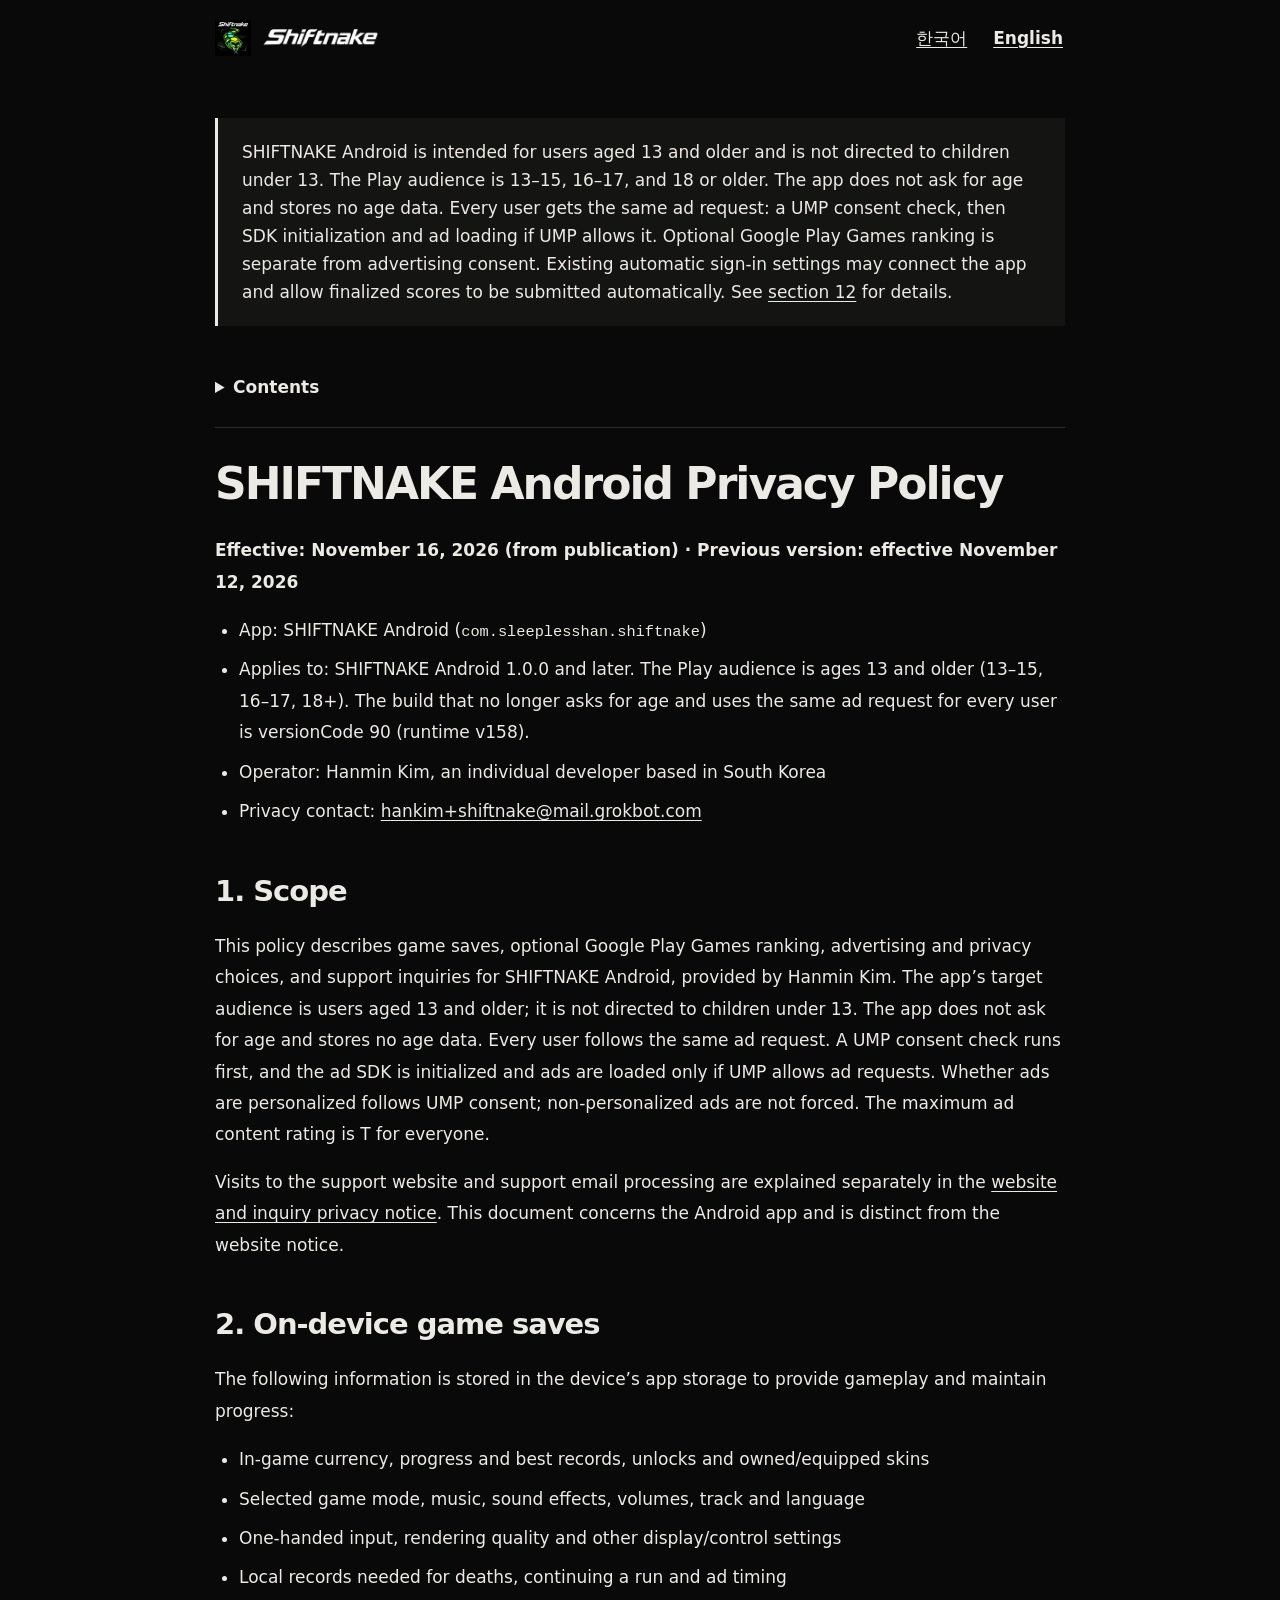
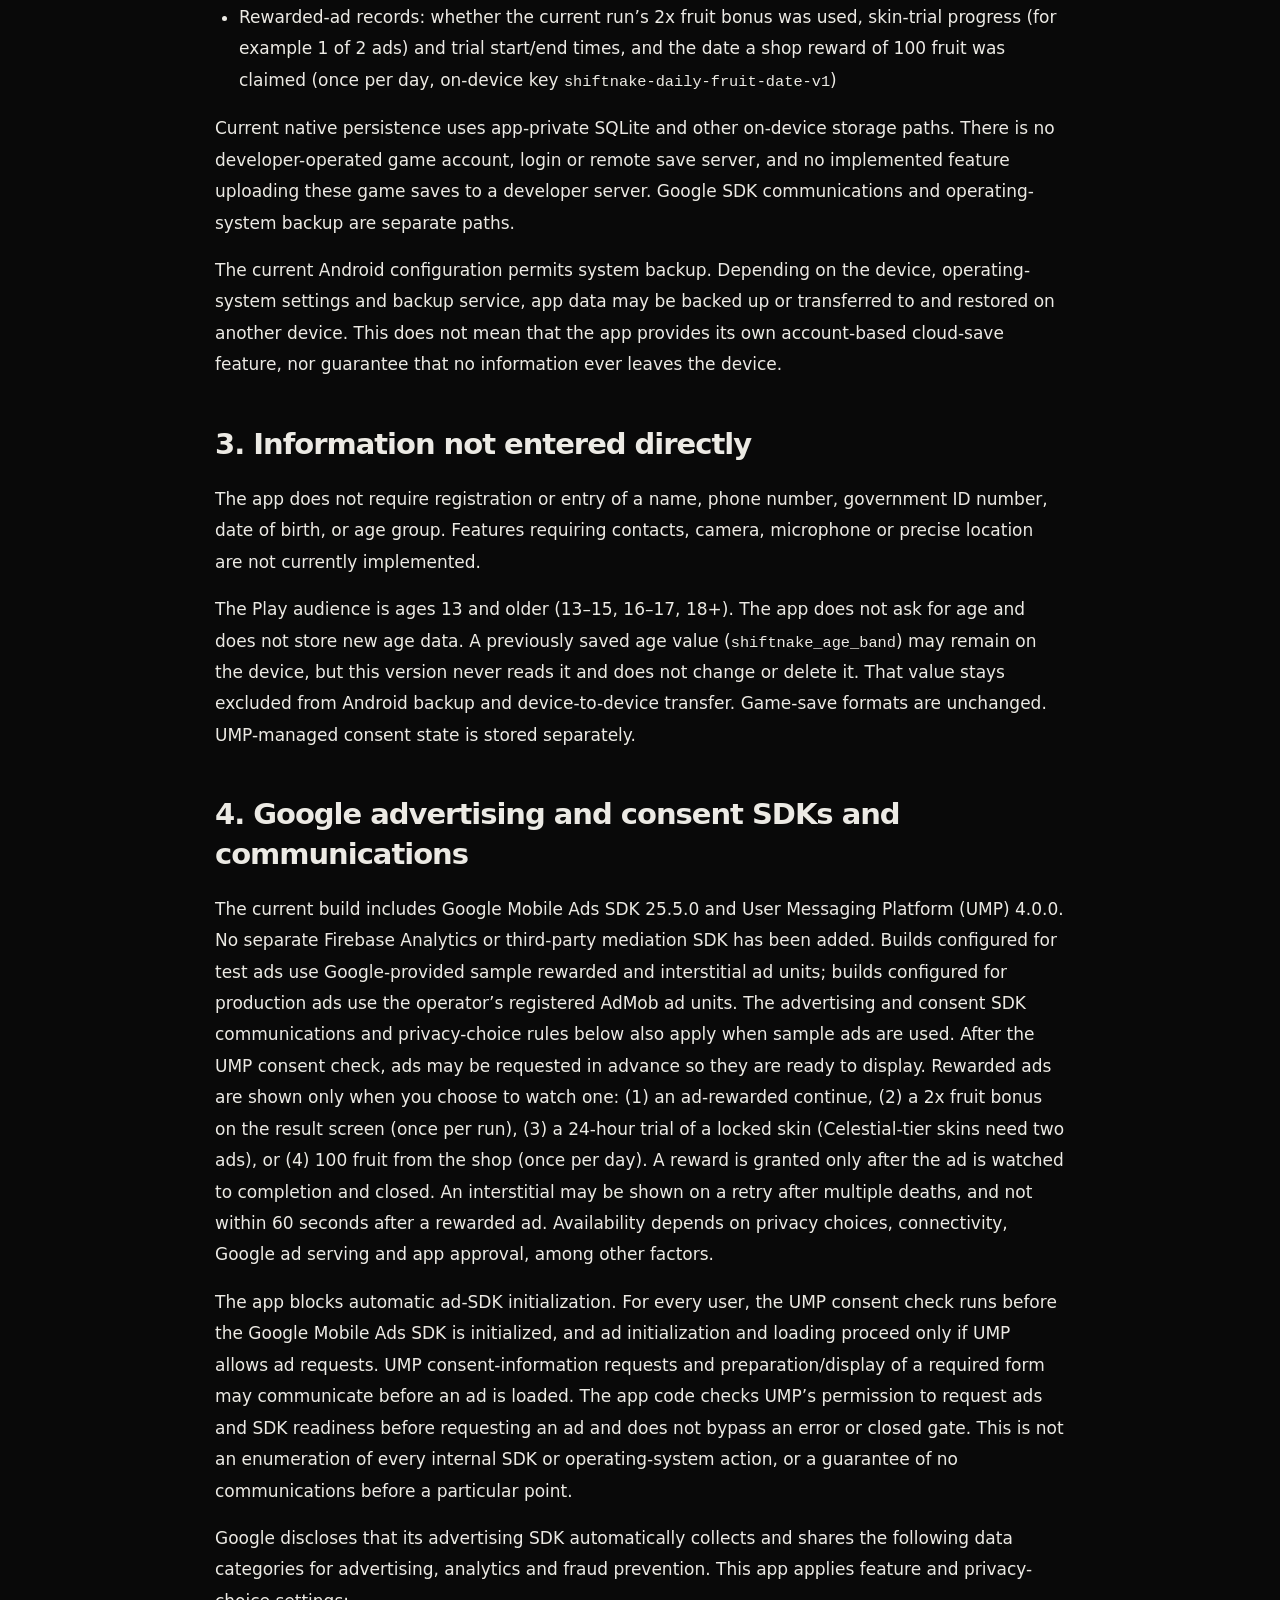
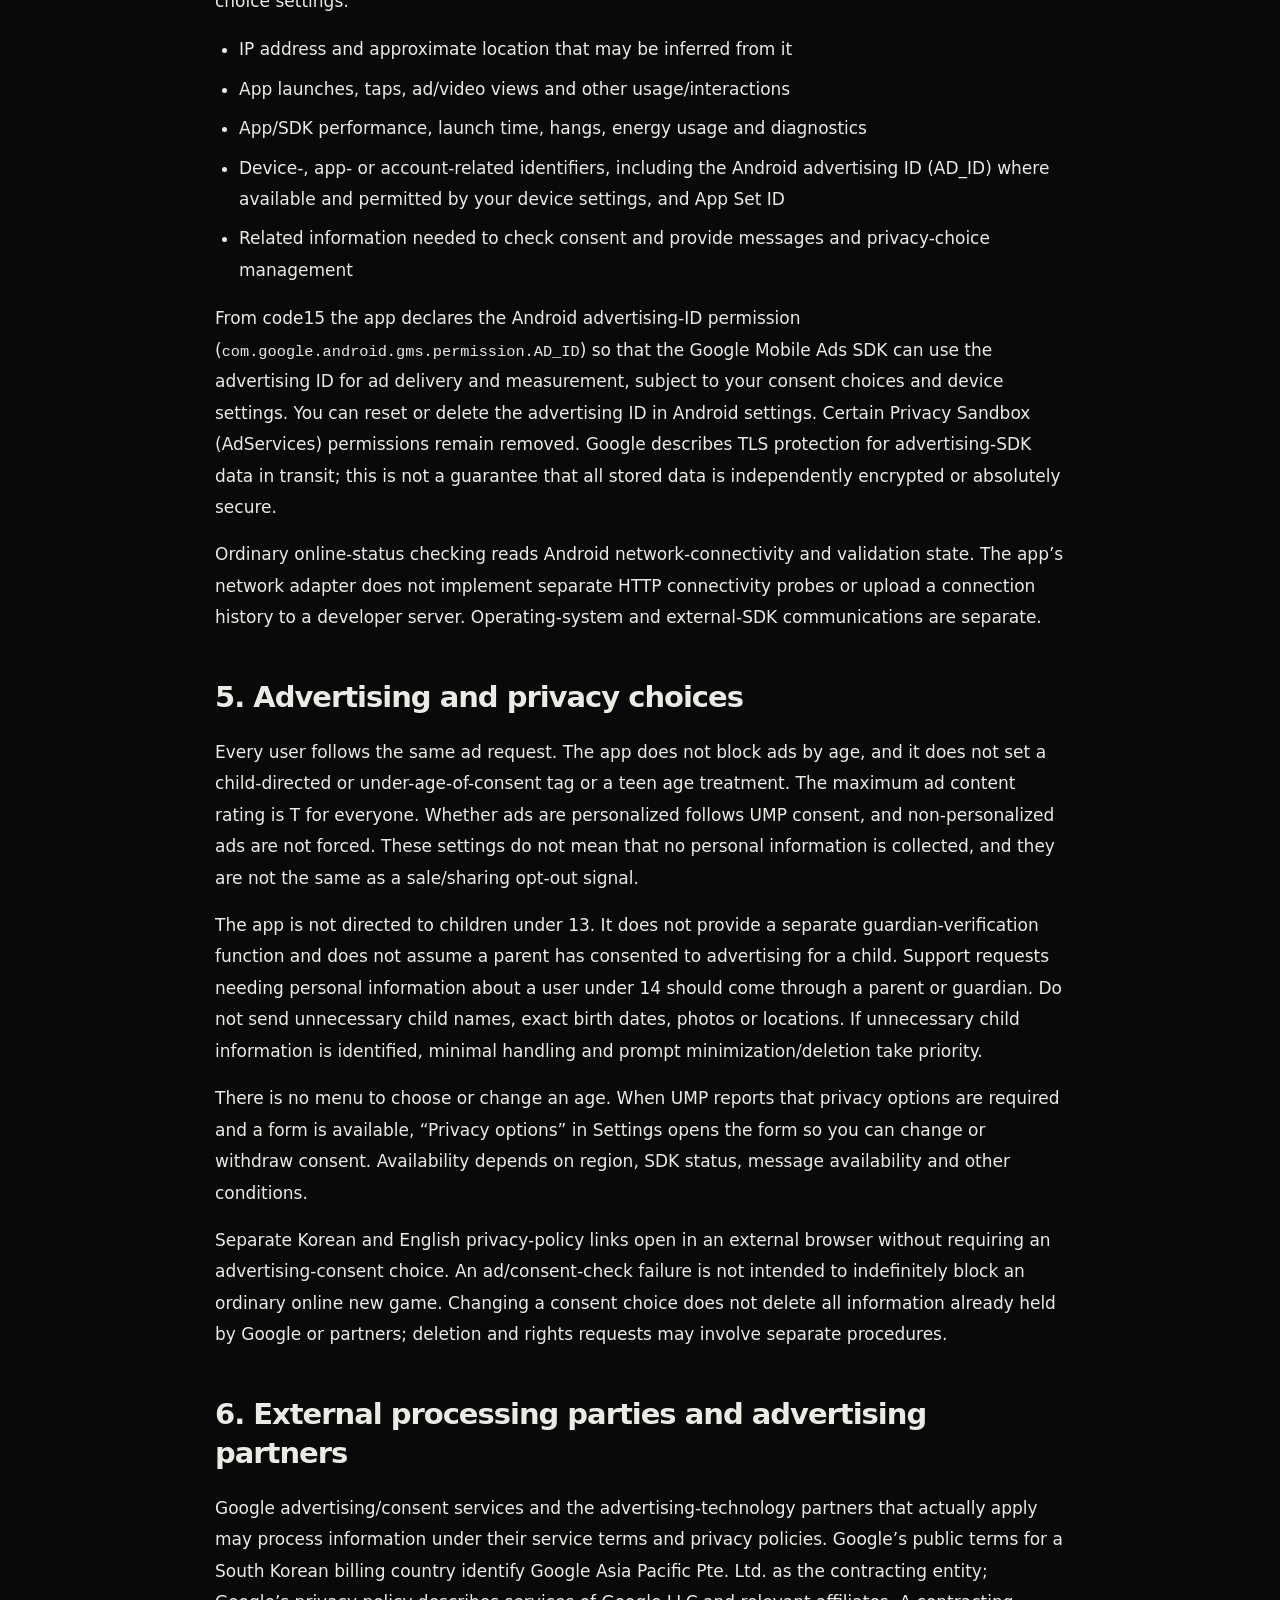
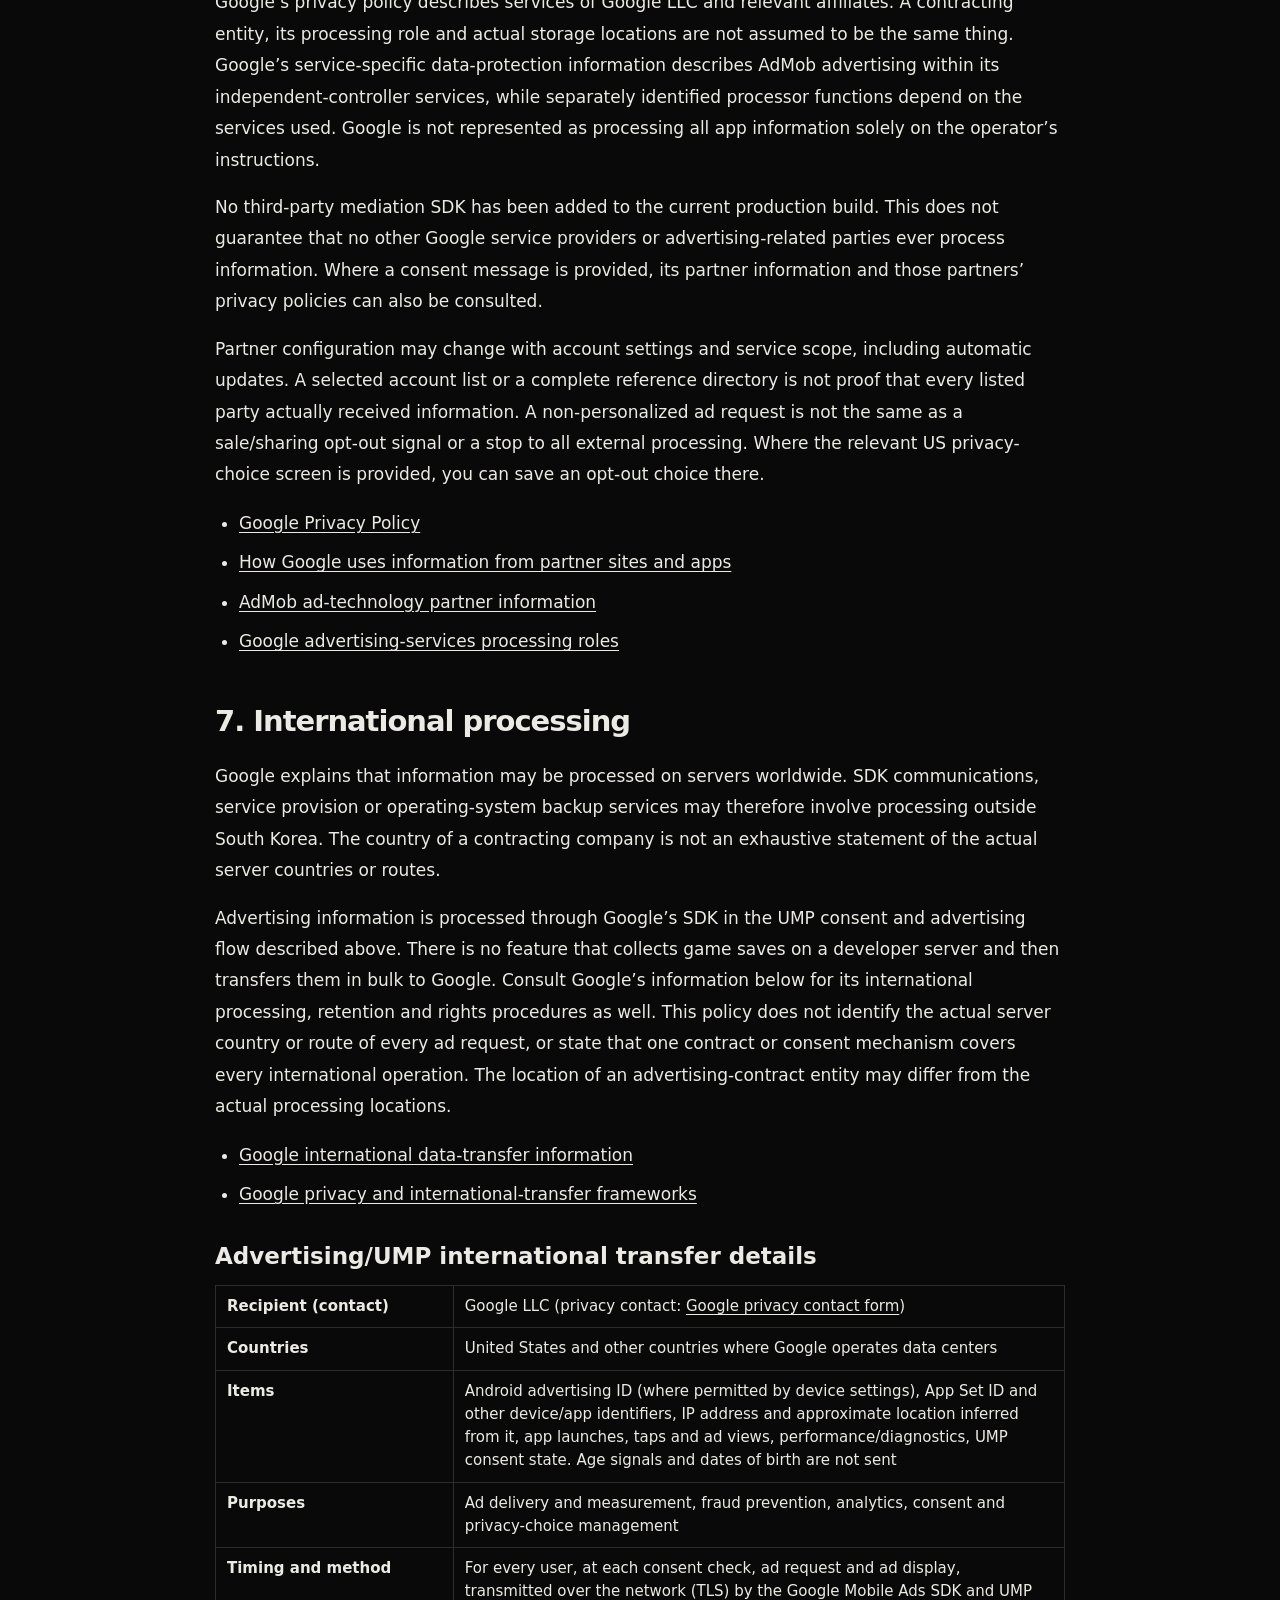
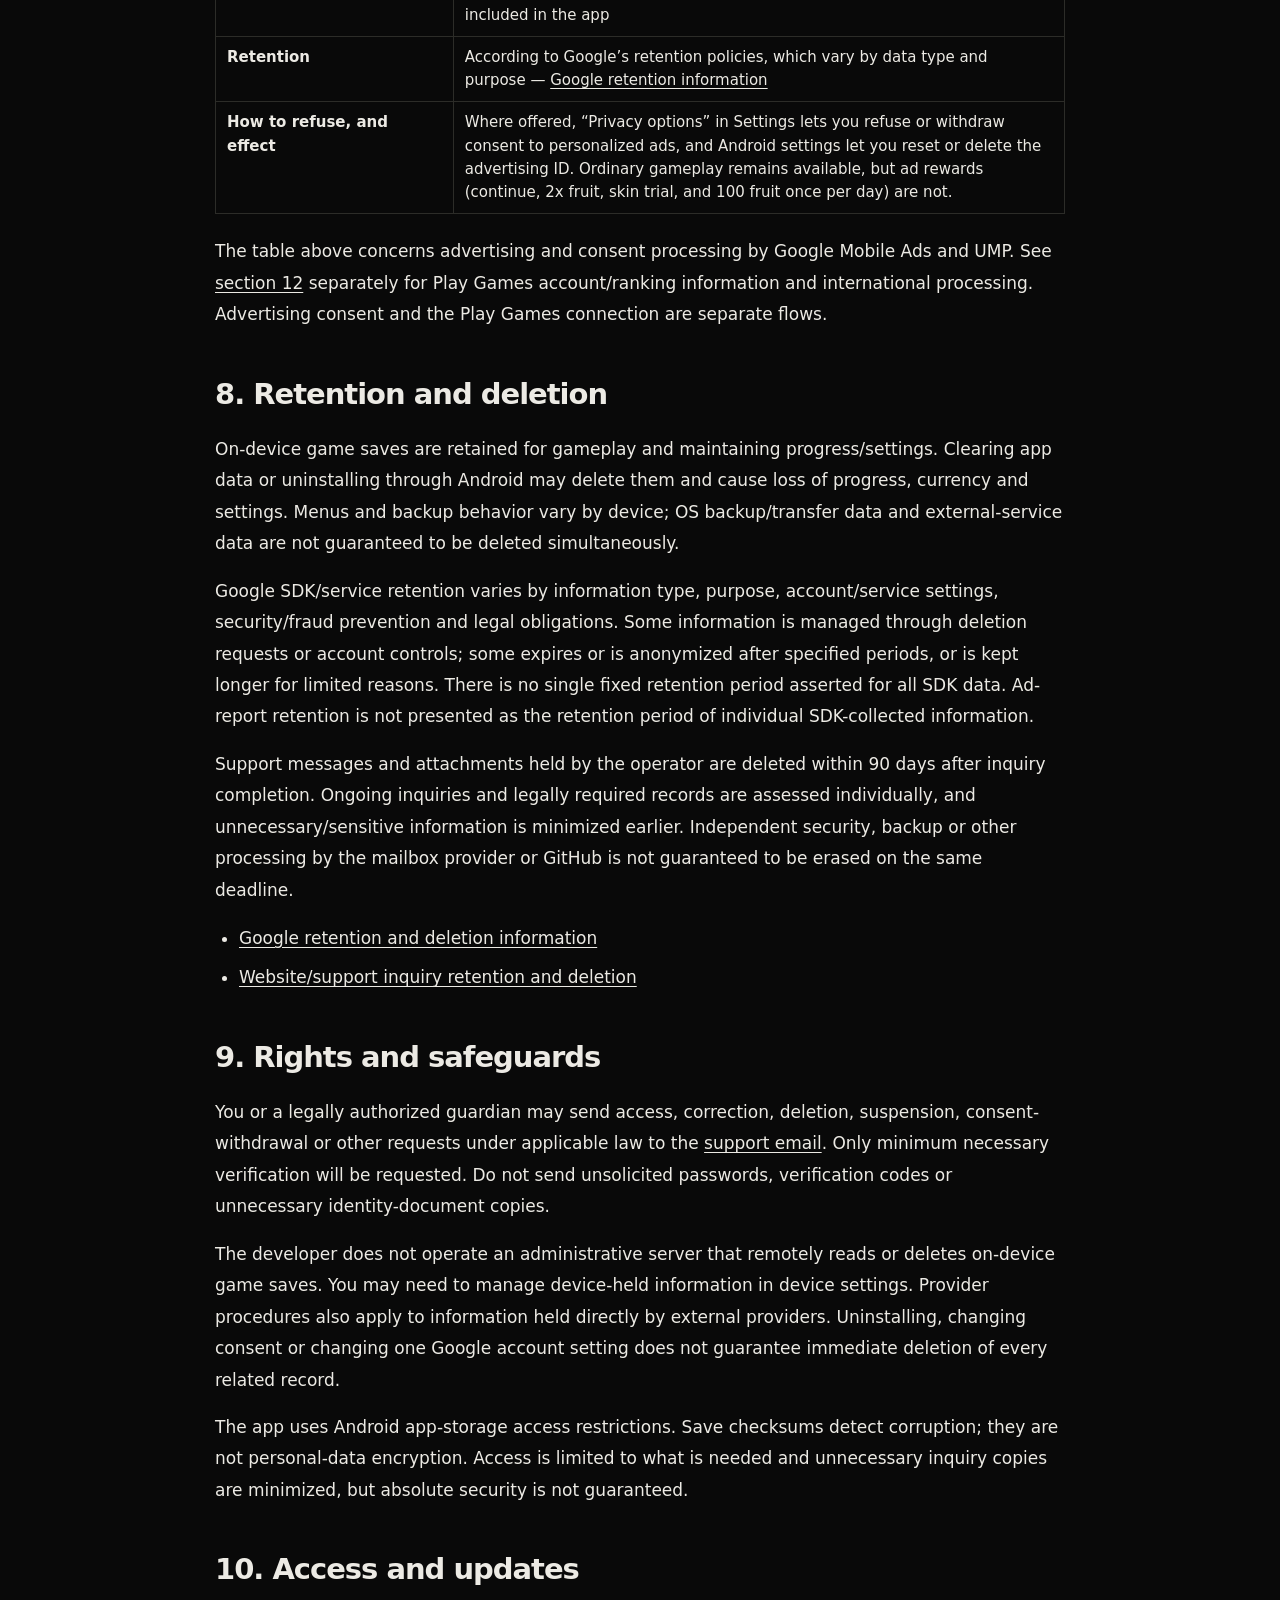
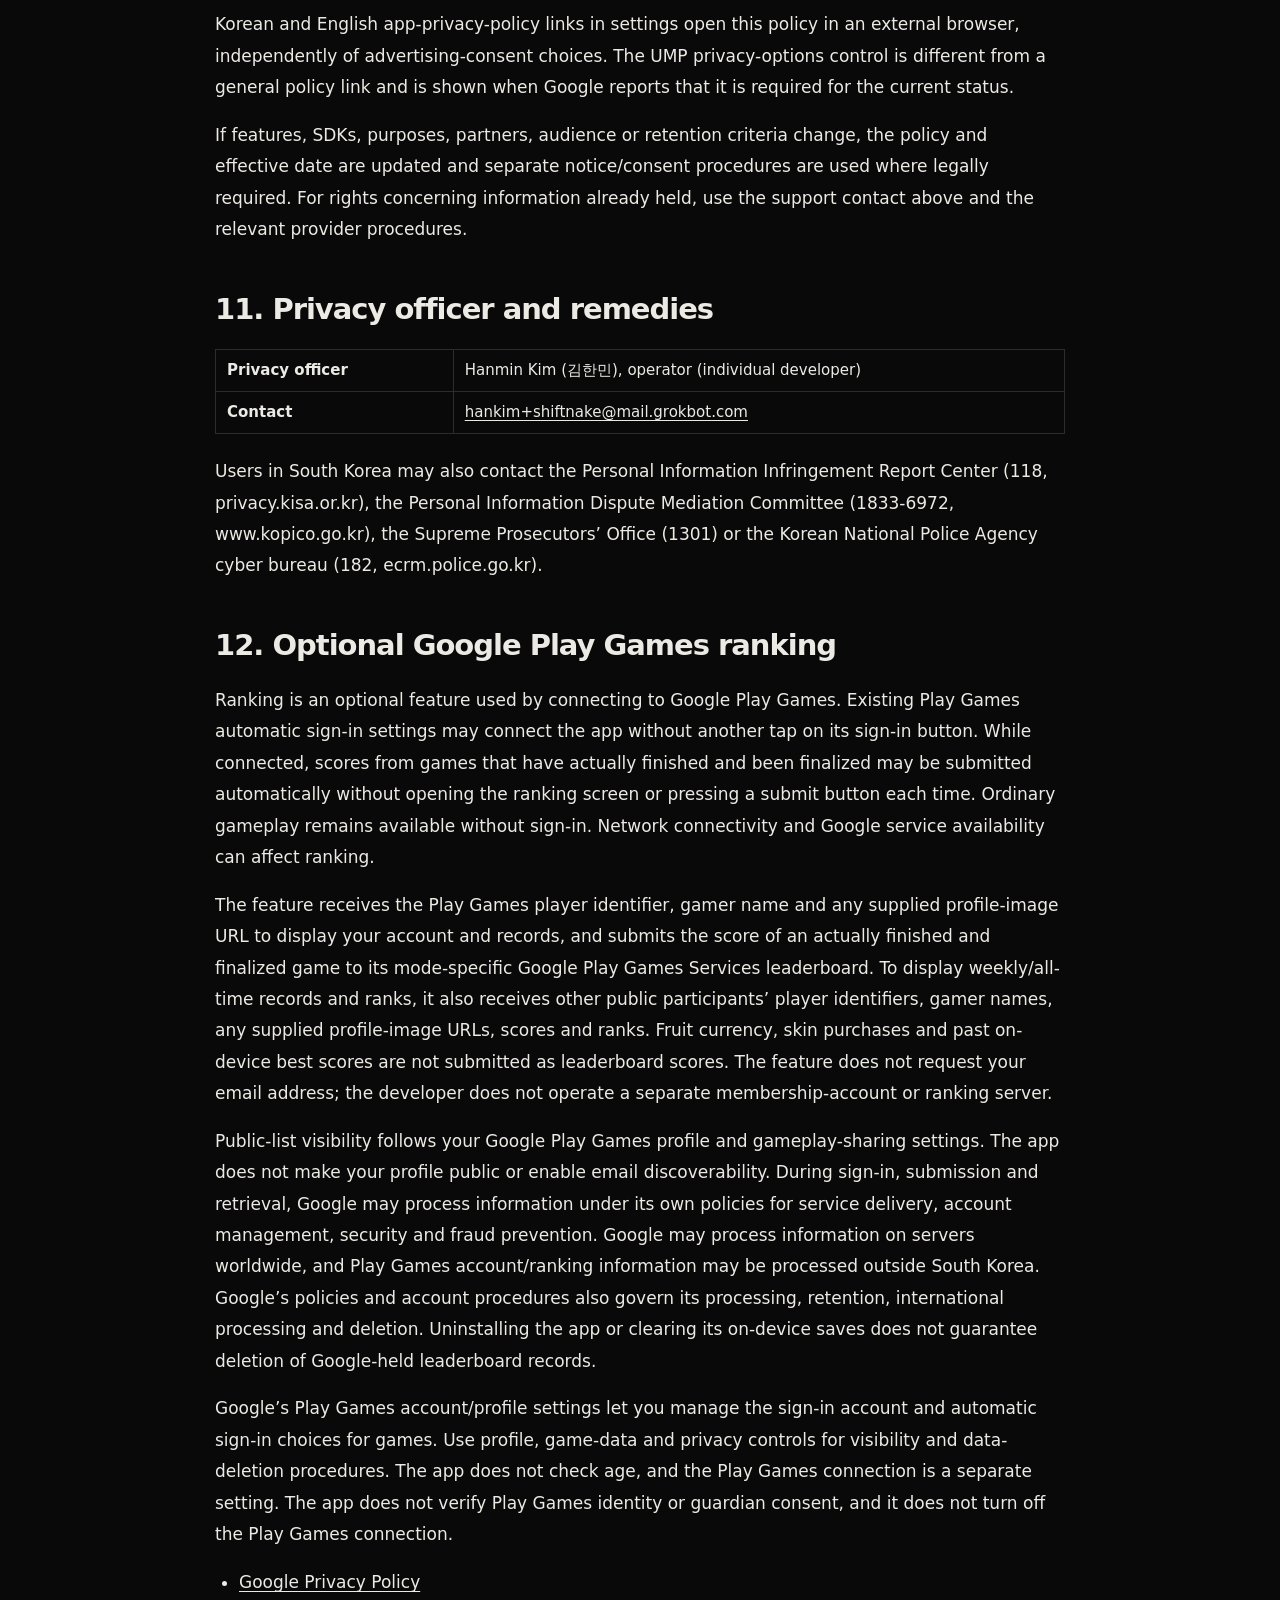
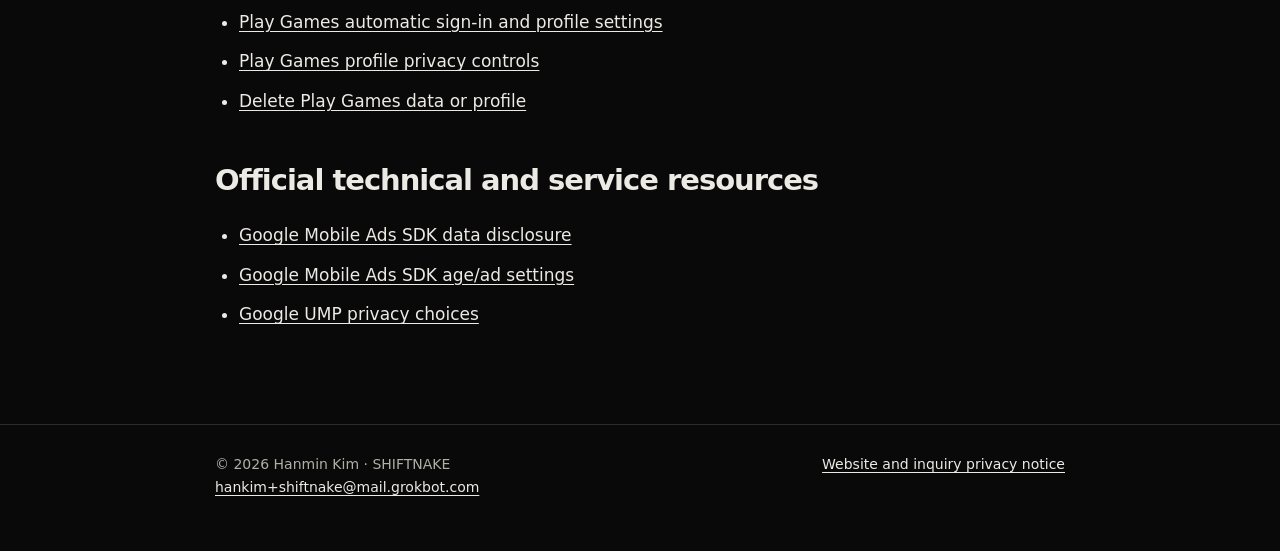
==== android/privacy/en/index.html @ 7cd6553d "Update the privacy policy after the in-app age check was removed Describe the same UMP ad request fo" ====
<!doctype html>
<html lang="en"><head><meta charset="utf-8"><meta name="viewport" content="width=device-width,initial-scale=1"><meta name="referrer" content="no-referrer"><meta name="theme-color" content="#090909"><meta http-equiv="Content-Security-Policy" content="default-src 'none'; img-src 'self'; style-src 'sha256-mZCpC5bgf5EtNobAqnoJslas/jGuhNfpX600oyV5mOA='; base-uri 'none'; form-action 'none'"><title>SHIFTNAKE Android | Privacy Policy</title><style>
:root {
  color-scheme: dark;
  --forest: #172820;
  --moss: #263b2d;
  --paper: #f1f0e8;
  --soft: #d7dccf;
  --acid: #c9e66b;
  --width: 1120px;
  font-family: system-ui, -apple-system, "Segoe UI", "Noto Sans KR", sans-serif;
}
* { box-sizing: border-box; }
html { scroll-behavior: smooth; }
body { margin: 0; background: var(--forest); color: var(--paper); font-size: 17px; line-height: 1.65; }
a { color: var(--acid); text-underline-offset: 4px; }
a:focus-visible, button:focus-visible, summary:focus-visible { outline: 3px solid var(--acid); outline-offset: 5px; }
.wrap { width: min(calc(100% - 48px), var(--width)); margin-inline: auto; }
header { background: var(--forest); }
.nav { min-height: 76px; display: flex; align-items: center; gap: 30px; }
.brand { color: var(--paper); font-size: 22px; font-weight: 900; letter-spacing: -.06em; text-decoration: none; }
.brand span { color: var(--acid); }
nav { display: flex; gap: 28px; margin-left: auto; }
nav a { min-height: 44px; display: inline-flex; align-items: center; color: var(--paper); font-size: 15px; text-decoration: none; }
.language { border: 0; padding: 10px 14px; background: var(--acid); color: var(--forest); font: inherit; font-size: 14px; font-weight: 700; cursor: pointer; }
.hero { display: grid; grid-template-columns: 1fr .78fr; gap: 54px; align-items: center; padding-block: 70px 76px; }
h1 { max-width: 720px; margin: 0 0 24px; font-size: clamp(48px, 7.3vw, 88px); letter-spacing: -.075em; line-height: .98; }
.lead { max-width: 610px; margin: 0 0 22px; color: var(--soft); font-size: clamp(19px, 2vw, 23px); }
.status { display: inline-block; color: var(--soft); font-size: 16px; font-weight: 500; }
.actions { display: flex; gap: 22px; flex-wrap: wrap; margin-top: 28px; }
.actions a { min-height: 44px; display: inline-flex; align-items: center; font-weight: 650; }
.screen { width: min(100%, 390px); justify-self: center; margin: 0; }
.screen img { display: block; width: 100%; height: auto; }
.screen figcaption { margin-top: 13px; color: var(--soft); font-size: 14px; }
section { scroll-margin-top: 22px; }
.route-alias { display: block; position: relative; top: -18px; }
.info { padding-block: 66px; background: var(--moss); }
.columns { display: grid; grid-template-columns: .85fr 1.15fr; gap: 56px; align-items: start; }
h2 { max-width: 580px; margin: 0 0 22px; font-size: clamp(32px, 4vw, 48px); line-height: 1.08; letter-spacing: -.06em; }
h3 { margin: 32px 0 8px; font-size: 23px; line-height: 1.25; }
p { margin: 0 0 16px; }
p:lang(ko) { word-break: keep-all; overflow-wrap: break-word; }
.actions a:first-child { padding: 12px 18px; background: var(--acid); color: var(--forest); text-decoration: none; }
.steps p { padding-block: 14px; color: var(--paper); }
.steps p + p { margin-top: 12px; }
.steps strong { color: var(--acid); }
.help { padding-block: 68px; }
.help-grid { display: grid; grid-template-columns: 1fr 1fr; gap: 70px; }
.help p { max-width: 520px; color: var(--soft); }
.email { display: inline-block; margin-top: 8px; font-size: clamp(21px, 3vw, 29px); font-weight: 700; overflow-wrap: anywhere; }
.privacy { padding-block: 58px 68px; background: var(--moss); }
.privacy p, .privacy li { max-width: 850px; color: var(--paper); }
.privacy details { padding-block: 14px; }
.privacy summary { cursor: pointer; color: var(--paper); font-size: 20px; font-weight: 700; }
.privacy ul { padding-left: 24px; }
footer { padding-block: 28px 36px; color: var(--soft); font-size: 14px; }
.footer { display: flex; flex-wrap: wrap; justify-content: space-between; gap: 18px; }
.en { display: none; }
body.english .ko { display: none; }
body.english .en { display: initial; }
body.english p.en, body.english h1.en, body.english h2.en,
body.english h3.en, body.english figcaption.en { display: block; }
body.english a.en { display: inline-flex; }
body.english li.en { display: list-item; }
@media (max-width: 760px) {
  .wrap { width: min(calc(100% - 36px), var(--width)); }
  .nav { min-height: 66px; flex-wrap: wrap; gap: 8px 14px; padding-block: 9px; }
  nav { order: 3; width: 100%; gap: 22px; margin: 0; }
  .hero { grid-template-columns: 1fr; gap: 34px; padding-block: 44px 52px; }
  h1 { font-size: clamp(40px, 11.5vw, 66px); }
  .screen { width: min(77%, 330px); }
  .info, .help, .privacy { padding-block: 48px; }
  .columns, .help-grid { grid-template-columns: 1fr; gap: 24px; }
  h2 { font-size: clamp(30px, 9vw, 40px); }
}
@media (prefers-reduced-motion: reduce) { html { scroll-behavior: auto; } }

.policy-nav{justify-content:space-between;flex-wrap:wrap}.policy-languages{display:flex;gap:22px;margin-left:auto}.policy-languages a{padding:8px 2px;min-height:44px}.policy-languages [aria-current]{color:var(--paper);font-weight:700}.policy-main{max-width:850px;padding-block:42px 76px}.policy-doc h1{max-width:100%;word-break:keep-all;overflow-wrap:normal;font-size:clamp(30px,5vw,44px);line-height:1.2;letter-spacing:-.045em}.policy-doc h2{max-width:100%;font-size:clamp(23px,3vw,29px);line-height:1.35;margin:44px 0 20px;letter-spacing:-.035em}.policy-doc p,.policy-doc li{line-height:1.85;overflow-wrap:anywhere}.policy-doc li+li{margin-top:8px}.policy-doc ul{padding-left:24px}.policy-summary{padding:20px 24px;margin:0 0 32px;background:var(--moss);border-left:3px solid var(--acid)}.policy-summary p{margin:0}.policy-toc{padding-block:15px 26px;margin-bottom:30px;border-bottom:1px solid #54715b}.policy-toc summary{cursor:pointer;font-weight:700}.policy-toc li{margin-block:8px}.policy-doc code{font-size:.9em;color:var(--acid)}.skip{position:absolute;left:-10000px}.skip:focus{left:18px;top:10px;z-index:5;background:var(--paper);color:var(--forest);padding:10px}.policy-footer{border-top:1px solid #54715b}@media(max-width:760px){.policy-main{padding-block:26px 46px}.policy-summary{padding:16px 18px}.policy-doc p,.policy-doc li{font-size:16px}.policy-doc h2{margin-top:36px}.policy-nav{min-height:70px}.policy-languages{gap:18px}}.policy-doc table{width:100%;border-collapse:collapse;margin:14px 0 22px;font-size:15px;line-height:1.55}.policy-doc th,.policy-doc td{border:1px solid rgba(214,222,230,.28);padding:9px 11px;text-align:left;vertical-align:top}.policy-doc th{width:28%;font-weight:700}
.brand{display:inline-flex;align-items:center;gap:12px;min-height:44px;forced-color-adjust:none;background:#090909}.brand .icon{width:36px;height:36px;display:block}.brand .mark{height:18px;width:auto;display:block}:root{--forest:#090909;--moss:#141412;--paper:#eceae4;--soft:#b0aea6;--acid:#eceae4;--width:850px}.policy-main{max-width:850px}.policy-toc,.policy-footer{border-color:#2c2c28}.policy-doc th,.policy-doc td{border-color:#2c2c28}a{text-underline-offset:.18em}</style></head><body><a class="skip" href="#policy">Skip to policy</a><header><div class="wrap nav policy-nav"><a class="brand" href="https://sleeplesshan.github.io/"><img class="icon" src="../../../assets/app-icon-192.png" width="192" height="192" alt=""><img class="mark" src="../../../assets/title-wordmark-v1.png" width="1024" height="160" alt="SHIFTNAKE"></a><div class="policy-languages" aria-label="Language"><a href="../ko/" lang="ko">한국어</a><a href="../en/" lang="en" aria-current="page">English</a></div></div></header><main class="wrap policy-main"><aside class="policy-summary"><p>SHIFTNAKE Android is intended for users aged 13 and older and is not directed to children under 13. The Play audience is 13–15, 16–17, and 18 or older. The app does not ask for age and stores no age data. Every user gets the same ad request: a UMP consent check, then SDK initialization and ad loading if UMP allows it. Optional Google Play Games ranking is separate from advertising consent. Existing automatic sign-in settings may connect the app and allow finalized scores to be submitted automatically. See <a href="#s13">section 12</a> for details.</p></aside><details class="policy-toc"><summary>Contents</summary><ol><li><a href="#s1">1. Scope</a></li><li><a href="#s2">2. On-device game saves</a></li><li><a href="#s3">3. Information not entered directly</a></li><li><a href="#s4">4. Google advertising and consent SDKs and communications</a></li><li><a href="#s5">5. Advertising and privacy choices</a></li><li><a href="#s6">6. External processing parties and advertising partners</a></li><li><a href="#s7">7. International processing</a></li><li><a href="#s8">8. Retention and deletion</a></li><li><a href="#s9">9. Rights and safeguards</a></li><li><a href="#s10">10. Access and updates</a></li><li><a href="#s12">11. Privacy officer and remedies</a></li><li><a href="#s13">12. Optional Google Play Games ranking</a></li><li><a href="#s11">Official technical and service resources</a></li></ol></details><article id="policy" class="policy-doc"><h1 id="s0">SHIFTNAKE Android Privacy Policy</h1>
<p><strong>Effective: November 16, 2026 (from publication) · Previous version: effective November 12, 2026</strong></p>
<ul>
<li>App: SHIFTNAKE Android (<code>com.sleeplesshan.shiftnake</code>)</li>
<li>Applies to: SHIFTNAKE Android 1.0.0 and later. The Play audience is ages 13 and older (13–15, 16–17, 18+). The build that no longer asks for age and uses the same ad request for every user is versionCode 90 (runtime v158).</li>
<li>Operator: Hanmin Kim, an individual developer based in South Korea</li>
<li>Privacy contact: <a href="mailto:hankim+shiftnake@mail.grokbot.com">hankim+shiftnake@mail.grokbot.com</a></li>
</ul>
<h2 id="s1">1. Scope</h2>
<p>This policy describes game saves, optional Google Play Games ranking, advertising and privacy choices, and support inquiries for SHIFTNAKE Android, provided by Hanmin Kim. The app’s target audience is users aged 13 and older; it is not directed to children under 13. The app does not ask for age and stores no age data. Every user follows the same ad request. A UMP consent check runs first, and the ad SDK is initialized and ads are loaded only if UMP allows ad requests. Whether ads are personalized follows UMP consent; non-personalized ads are not forced. The maximum ad content rating is T for everyone.</p>
<p>Visits to the support website and support email processing are explained separately in the <a href="https://sleeplesshan.github.io/#privacy-en" target="_blank" rel="noopener noreferrer">website and inquiry privacy notice</a>. This document concerns the Android app and is distinct from the website notice.</p>
<h2 id="s2">2. On-device game saves</h2>
<p>The following information is stored in the device’s app storage to provide gameplay and maintain progress:</p>
<ul>
<li>In-game currency, progress and best records, unlocks and owned/equipped skins</li>
<li>Selected game mode, music, sound effects, volumes, track and language</li>
<li>One-handed input, rendering quality and other display/control settings</li>
<li>Local records needed for deaths, continuing a run and ad timing</li>
<li>Rewarded-ad records: whether the current run’s 2x fruit bonus was used, skin-trial progress (for example 1 of 2 ads) and trial start/end times, and the date a shop reward of 100 fruit was claimed (once per day, on-device key <code>shiftnake-daily-fruit-date-v1</code>)</li>
</ul>
<p>Current native persistence uses app-private SQLite and other on-device storage paths. There is no developer-operated game account, login or remote save server, and no implemented feature uploading these game saves to a developer server. Google SDK communications and operating-system backup are separate paths.</p>
<p>The current Android configuration permits system backup. Depending on the device, operating-system settings and backup service, app data may be backed up or transferred to and restored on another device. This does not mean that the app provides its own account-based cloud-save feature, nor guarantee that no information ever leaves the device.</p>
<h2 id="s3">3. Information not entered directly</h2>
<p>The app does not require registration or entry of a name, phone number, government ID number, date of birth, or age group. Features requiring contacts, camera, microphone or precise location are not currently implemented.</p>
<p>The Play audience is ages 13 and older (13–15, 16–17, 18+). The app does not ask for age and does not store new age data. A previously saved age value (<code>shiftnake_age_band</code>) may remain on the device, but this version never reads it and does not change or delete it. That value stays excluded from Android backup and device-to-device transfer. Game-save formats are unchanged. UMP-managed consent state is stored separately.</p>
<h2 id="s4">4. Google advertising and consent SDKs and communications</h2>
<p>The current build includes Google Mobile Ads SDK 25.5.0 and User Messaging Platform (UMP) 4.0.0. No separate Firebase Analytics or third-party mediation SDK has been added. Builds configured for test ads use Google-provided sample rewarded and interstitial ad units; builds configured for production ads use the operator’s registered AdMob ad units. The advertising and consent SDK communications and privacy-choice rules below also apply when sample ads are used. After the UMP consent check, ads may be requested in advance so they are ready to display. Rewarded ads are shown only when you choose to watch one: (1) an ad-rewarded continue, (2) a 2x fruit bonus on the result screen (once per run), (3) a 24-hour trial of a locked skin (Celestial-tier skins need two ads), or (4) 100 fruit from the shop (once per day). A reward is granted only after the ad is watched to completion and closed. An interstitial may be shown on a retry after multiple deaths, and not within 60 seconds after a rewarded ad. Availability depends on privacy choices, connectivity, Google ad serving and app approval, among other factors.</p>
<p>The app blocks automatic ad-SDK initialization. For every user, the UMP consent check runs before the Google Mobile Ads SDK is initialized, and ad initialization and loading proceed only if UMP allows ad requests. UMP consent-information requests and preparation/display of a required form may communicate before an ad is loaded. The app code checks UMP’s permission to request ads and SDK readiness before requesting an ad and does not bypass an error or closed gate. This is not an enumeration of every internal SDK or operating-system action, or a guarantee of no communications before a particular point.</p>
<p>Google discloses that its advertising SDK automatically collects and shares the following data categories for advertising, analytics and fraud prevention. This app applies feature and privacy-choice settings:</p>
<ul>
<li>IP address and approximate location that may be inferred from it</li>
<li>App launches, taps, ad/video views and other usage/interactions</li>
<li>App/SDK performance, launch time, hangs, energy usage and diagnostics</li>
<li>Device-, app- or account-related identifiers, including the Android advertising ID (AD_ID) where available and permitted by your device settings, and App Set ID</li>
<li>Related information needed to check consent and provide messages and privacy-choice management</li>
</ul>
<p>From code15 the app declares the Android advertising-ID permission (<code>com.google.android.gms.permission.AD_ID</code>) so that the Google Mobile Ads SDK can use the advertising ID for ad delivery and measurement, subject to your consent choices and device settings. You can reset or delete the advertising ID in Android settings. Certain Privacy Sandbox (AdServices) permissions remain removed. Google describes TLS protection for advertising-SDK data in transit; this is not a guarantee that all stored data is independently encrypted or absolutely secure.</p>
<p>Ordinary online-status checking reads Android network-connectivity and validation state. The app’s network adapter does not implement separate HTTP connectivity probes or upload a connection history to a developer server. Operating-system and external-SDK communications are separate.</p>
<h2 id="s5">5. Advertising and privacy choices</h2>
<p>Every user follows the same ad request. The app does not block ads by age, and it does not set a child-directed or under-age-of-consent tag or a teen age treatment. The maximum ad content rating is T for everyone. Whether ads are personalized follows UMP consent, and non-personalized ads are not forced. These settings do not mean that no personal information is collected, and they are not the same as a sale/sharing opt-out signal.</p>
<p>The app is not directed to children under 13. It does not provide a separate guardian-verification function and does not assume a parent has consented to advertising for a child. Support requests needing personal information about a user under 14 should come through a parent or guardian. Do not send unnecessary child names, exact birth dates, photos or locations. If unnecessary child information is identified, minimal handling and prompt minimization/deletion take priority.</p>
<p>There is no menu to choose or change an age. When UMP reports that privacy options are required and a form is available, “Privacy options” in Settings opens the form so you can change or withdraw consent. Availability depends on region, SDK status, message availability and other conditions.</p>
<p>Separate Korean and English privacy-policy links open in an external browser without requiring an advertising-consent choice. An ad/consent-check failure is not intended to indefinitely block an ordinary online new game. Changing a consent choice does not delete all information already held by Google or partners; deletion and rights requests may involve separate procedures.</p>
<h2 id="s6">6. External processing parties and advertising partners</h2>
<p>Google advertising/consent services and the advertising-technology partners that actually apply may process information under their service terms and privacy policies. Google’s public terms for a South Korean billing country identify Google Asia Pacific Pte. Ltd. as the contracting entity; Google’s privacy policy describes services of Google LLC and relevant affiliates. A contracting entity, its processing role and actual storage locations are not assumed to be the same thing. Google’s service-specific data-protection information describes AdMob advertising within its independent-controller services, while separately identified processor functions depend on the services used. Google is not represented as processing all app information solely on the operator’s instructions.</p>
<p>No third-party mediation SDK has been added to the current production build. This does not guarantee that no other Google service providers or advertising-related parties ever process information. Where a consent message is provided, its partner information and those partners’ privacy policies can also be consulted.</p>
<p>Partner configuration may change with account settings and service scope, including automatic updates. A selected account list or a complete reference directory is not proof that every listed party actually received information. A non-personalized ad request is not the same as a sale/sharing opt-out signal or a stop to all external processing. Where the relevant US privacy-choice screen is provided, you can save an opt-out choice there.</p>
<ul>
<li><a href="https://policies.google.com/privacy?hl=en" target="_blank" rel="noopener noreferrer">Google Privacy Policy</a></li>
<li><a href="https://policies.google.com/technologies/partner-sites?hl=en" target="_blank" rel="noopener noreferrer">How Google uses information from partner sites and apps</a></li>
<li><a href="https://support.google.com/admob/answer/9012903?hl=en" target="_blank" rel="noopener noreferrer">AdMob ad-technology partner information</a></li>
<li><a href="https://business.safety.google/adsservices/" target="_blank" rel="noopener noreferrer">Google advertising-services processing roles</a></li>
</ul>
<h2 id="s7">7. International processing</h2>
<p>Google explains that information may be processed on servers worldwide. SDK communications, service provision or operating-system backup services may therefore involve processing outside South Korea. The country of a contracting company is not an exhaustive statement of the actual server countries or routes.</p>
<p>Advertising information is processed through Google’s SDK in the UMP consent and advertising flow described above. There is no feature that collects game saves on a developer server and then transfers them in bulk to Google. Consult Google’s information below for its international processing, retention and rights procedures as well. This policy does not identify the actual server country or route of every ad request, or state that one contract or consent mechanism covers every international operation. The location of an advertising-contract entity may differ from the actual processing locations.</p>
<ul>
<li><a href="https://business.safety.google/adsdatatransfers/" target="_blank" rel="noopener noreferrer">Google international data-transfer information</a></li>
<li><a href="https://policies.google.com/privacy/frameworks?hl=en" target="_blank" rel="noopener noreferrer">Google privacy and international-transfer frameworks</a></li>
</ul>
<h3>Advertising/UMP international transfer details</h3>
<table>
<tr><th>Recipient (contact)</th><td>Google LLC (privacy contact: <a href="https://support.google.com/policies/contact/general_privacy_form" target="_blank" rel="noopener noreferrer">Google privacy contact form</a>)</td></tr>
<tr><th>Countries</th><td>United States and other countries where Google operates data centers</td></tr>
<tr><th>Items</th><td>Android advertising ID (where permitted by device settings), App Set ID and other device/app identifiers, IP address and approximate location inferred from it, app launches, taps and ad views, performance/diagnostics, UMP consent state. Age signals and dates of birth are not sent</td></tr>
<tr><th>Purposes</th><td>Ad delivery and measurement, fraud prevention, analytics, consent and privacy-choice management</td></tr>
<tr><th>Timing and method</th><td>For every user, at each consent check, ad request and ad display, transmitted over the network (TLS) by the Google Mobile Ads SDK and UMP included in the app</td></tr>
<tr><th>Retention</th><td>According to Google’s retention policies, which vary by data type and purpose — <a href="https://policies.google.com/technologies/retention?hl=en" target="_blank" rel="noopener noreferrer">Google retention information</a></td></tr>
<tr><th>How to refuse, and effect</th><td>Where offered, “Privacy options” in Settings lets you refuse or withdraw consent to personalized ads, and Android settings let you reset or delete the advertising ID. Ordinary gameplay remains available, but ad rewards (continue, 2x fruit, skin trial, and 100 fruit once per day) are not.</td></tr>
</table>
<p>The table above concerns advertising and consent processing by Google Mobile Ads and UMP. See <a href="#s13">section 12</a> separately for Play Games account/ranking information and international processing. Advertising consent and the Play Games connection are separate flows.</p>
<h2 id="s8">8. Retention and deletion</h2>
<p>On-device game saves are retained for gameplay and maintaining progress/settings. Clearing app data or uninstalling through Android may delete them and cause loss of progress, currency and settings. Menus and backup behavior vary by device; OS backup/transfer data and external-service data are not guaranteed to be deleted simultaneously.</p>
<p>Google SDK/service retention varies by information type, purpose, account/service settings, security/fraud prevention and legal obligations. Some information is managed through deletion requests or account controls; some expires or is anonymized after specified periods, or is kept longer for limited reasons. There is no single fixed retention period asserted for all SDK data. Ad-report retention is not presented as the retention period of individual SDK-collected information.</p>
<p>Support messages and attachments held by the operator are deleted within 90 days after inquiry completion. Ongoing inquiries and legally required records are assessed individually, and unnecessary/sensitive information is minimized earlier. Independent security, backup or other processing by the mailbox provider or GitHub is not guaranteed to be erased on the same deadline.</p>
<ul>
<li><a href="https://policies.google.com/technologies/retention?hl=en" target="_blank" rel="noopener noreferrer">Google retention and deletion information</a></li>
<li><a href="https://sleeplesshan.github.io/#privacy-en" target="_blank" rel="noopener noreferrer">Website/support inquiry retention and deletion</a></li>
</ul>
<h2 id="s9">9. Rights and safeguards</h2>
<p>You or a legally authorized guardian may send access, correction, deletion, suspension, consent-withdrawal or other requests under applicable law to the <a href="mailto:hankim+shiftnake@mail.grokbot.com">support email</a>. Only minimum necessary verification will be requested. Do not send unsolicited passwords, verification codes or unnecessary identity-document copies.</p>
<p>The developer does not operate an administrative server that remotely reads or deletes on-device game saves. You may need to manage device-held information in device settings. Provider procedures also apply to information held directly by external providers. Uninstalling, changing consent or changing one Google account setting does not guarantee immediate deletion of every related record.</p>
<p>The app uses Android app-storage access restrictions. Save checksums detect corruption; they are not personal-data encryption. Access is limited to what is needed and unnecessary inquiry copies are minimized, but absolute security is not guaranteed.</p>
<h2 id="s10">10. Access and updates</h2>
<p>Korean and English app-privacy-policy links in settings open this policy in an external browser, independently of advertising-consent choices. The UMP privacy-options control is different from a general policy link and is shown when Google reports that it is required for the current status.</p>
<p>If features, SDKs, purposes, partners, audience or retention criteria change, the policy and effective date are updated and separate notice/consent procedures are used where legally required. For rights concerning information already held, use the support contact above and the relevant provider procedures.</p>
<h2 id="s12">11. Privacy officer and remedies</h2>
<table>
<tr><th>Privacy officer</th><td>Hanmin Kim (김한민), operator (individual developer)</td></tr>
<tr><th>Contact</th><td><a href="mailto:hankim+shiftnake@mail.grokbot.com">hankim+shiftnake@mail.grokbot.com</a></td></tr>
</table>
<p>Users in South Korea may also contact the Personal Information Infringement Report Center (118, privacy.kisa.or.kr), the Personal Information Dispute Mediation Committee (1833-6972, www.kopico.go.kr), the Supreme Prosecutors’ Office (1301) or the Korean National Police Agency cyber bureau (182, ecrm.police.go.kr).</p>
<h2 id="s13">12. Optional Google Play Games ranking</h2>
<p>Ranking is an optional feature used by connecting to Google Play Games. Existing Play Games automatic sign-in settings may connect the app without another tap on its sign-in button. While connected, scores from games that have actually finished and been finalized may be submitted automatically without opening the ranking screen or pressing a submit button each time. Ordinary gameplay remains available without sign-in. Network connectivity and Google service availability can affect ranking.</p>
<p>The feature receives the Play Games player identifier, gamer name and any supplied profile-image URL to display your account and records, and submits the score of an actually finished and finalized game to its mode-specific Google Play Games Services leaderboard. To display weekly/all-time records and ranks, it also receives other public participants’ player identifiers, gamer names, any supplied profile-image URLs, scores and ranks. Fruit currency, skin purchases and past on-device best scores are not submitted as leaderboard scores. The feature does not request your email address; the developer does not operate a separate membership-account or ranking server.</p>
<p>Public-list visibility follows your Google Play Games profile and gameplay-sharing settings. The app does not make your profile public or enable email discoverability. During sign-in, submission and retrieval, Google may process information under its own policies for service delivery, account management, security and fraud prevention. Google may process information on servers worldwide, and Play Games account/ranking information may be processed outside South Korea. Google’s policies and account procedures also govern its processing, retention, international processing and deletion. Uninstalling the app or clearing its on-device saves does not guarantee deletion of Google-held leaderboard records.</p>
<p>Google’s Play Games account/profile settings let you manage the sign-in account and automatic sign-in choices for games. Use profile, game-data and privacy controls for visibility and data-deletion procedures. The app does not check age, and the Play Games connection is a separate setting. The app does not verify Play Games identity or guardian consent, and it does not turn off the Play Games connection.</p>
<ul>
<li><a href="https://policies.google.com/privacy?hl=en" target="_blank" rel="noopener noreferrer">Google Privacy Policy</a></li>
<li><a href="https://support.google.com/googleplay/answer/3129346?hl=en" target="_blank" rel="noopener noreferrer">Play Games automatic sign-in and profile settings</a></li>
<li><a href="https://support.google.com/googleplay/answer/16562063?hl=en" target="_blank" rel="noopener noreferrer">Play Games profile privacy controls</a></li>
<li><a href="https://support.google.com/googleplay/answer/9130646?hl=en" target="_blank" rel="noopener noreferrer">Delete Play Games data or profile</a></li>
</ul>
<h2 id="s11">Official technical and service resources</h2>
<ul>
<li><a href="https://developers.google.com/admob/android/privacy/play-data-disclosure" target="_blank" rel="noopener noreferrer">Google Mobile Ads SDK data disclosure</a></li>
<li><a href="https://developers.google.com/admob/android/targeting" target="_blank" rel="noopener noreferrer">Google Mobile Ads SDK age/ad settings</a></li>
<li><a href="https://developers.google.com/admob/android/privacy" target="_blank" rel="noopener noreferrer">Google UMP privacy choices</a></li>
</ul></article></main><footer class="policy-footer"><div class="wrap footer"><p>© 2026 Hanmin Kim · SHIFTNAKE<br><a href="mailto:hankim+shiftnake@mail.grokbot.com">hankim+shiftnake@mail.grokbot.com</a></p><a href="https://sleeplesshan.github.io/#privacy-en">Website and inquiry privacy notice</a></div></footer></body></html>
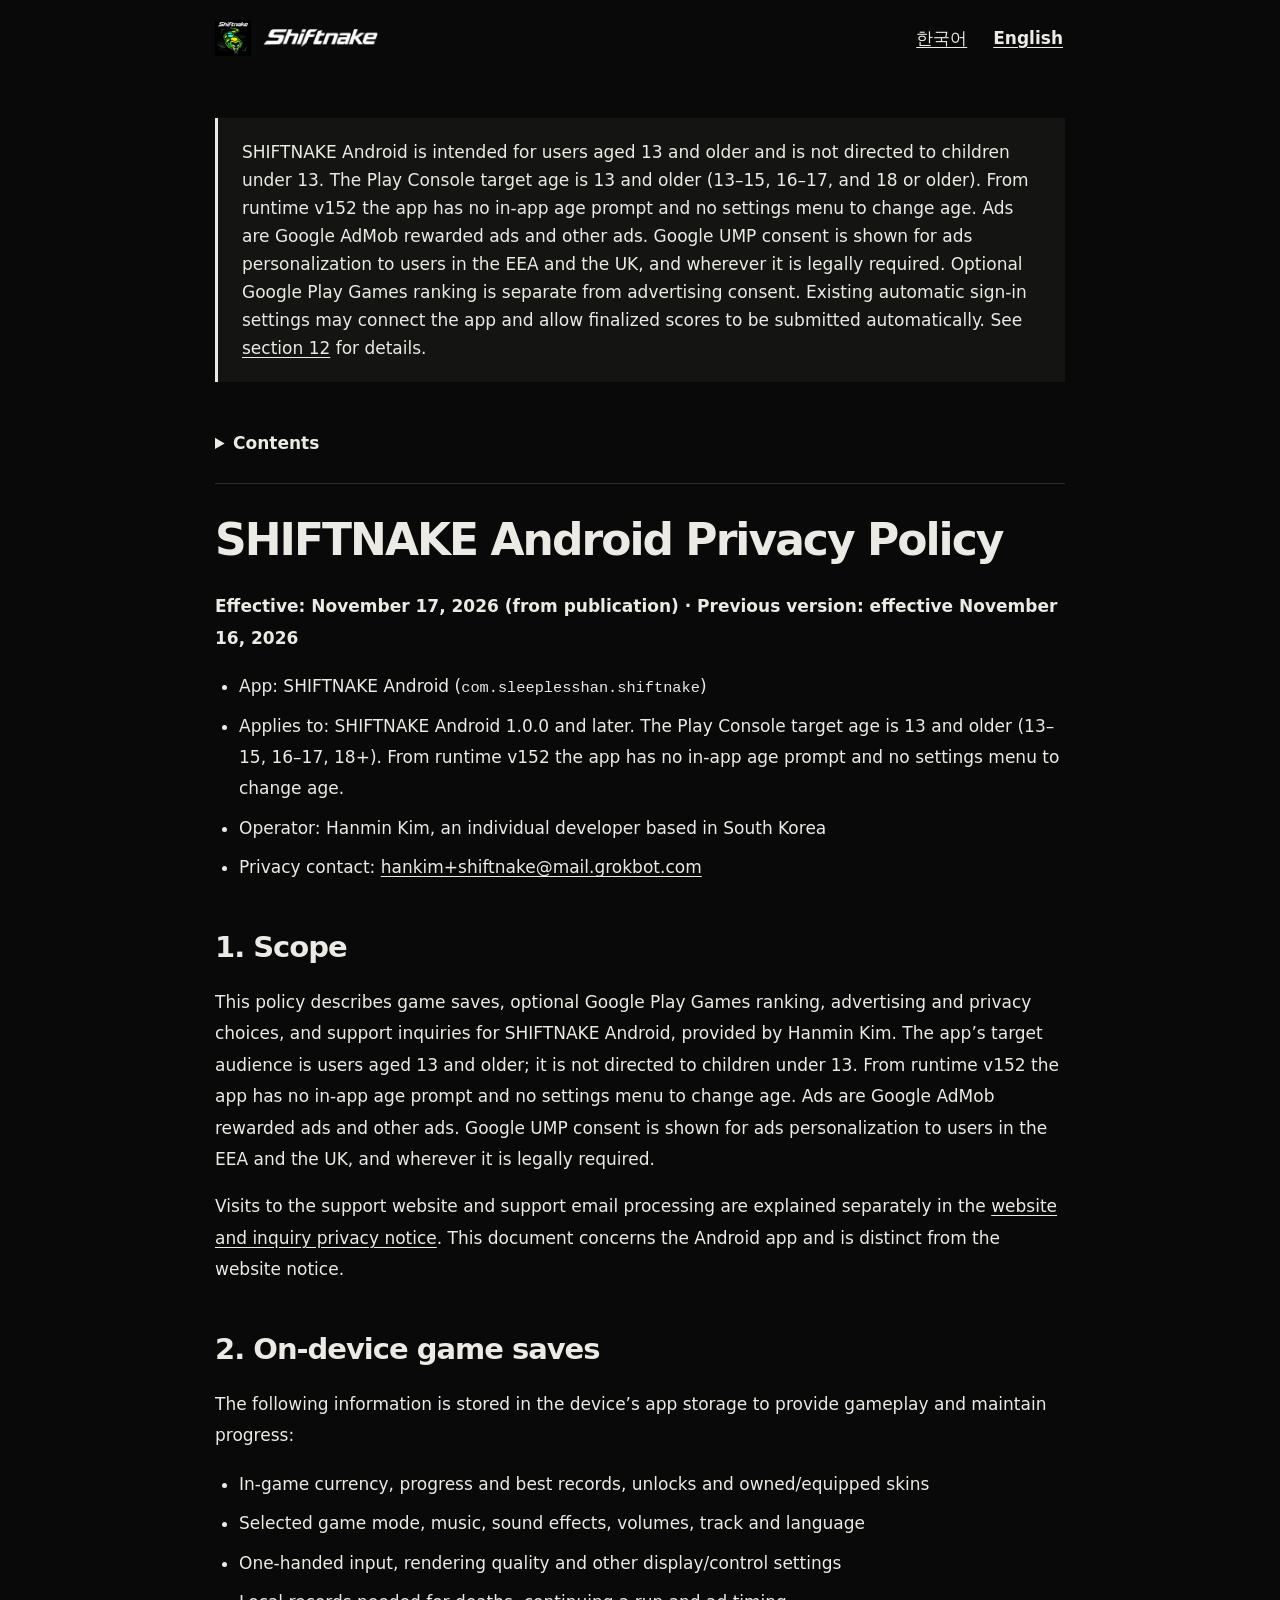
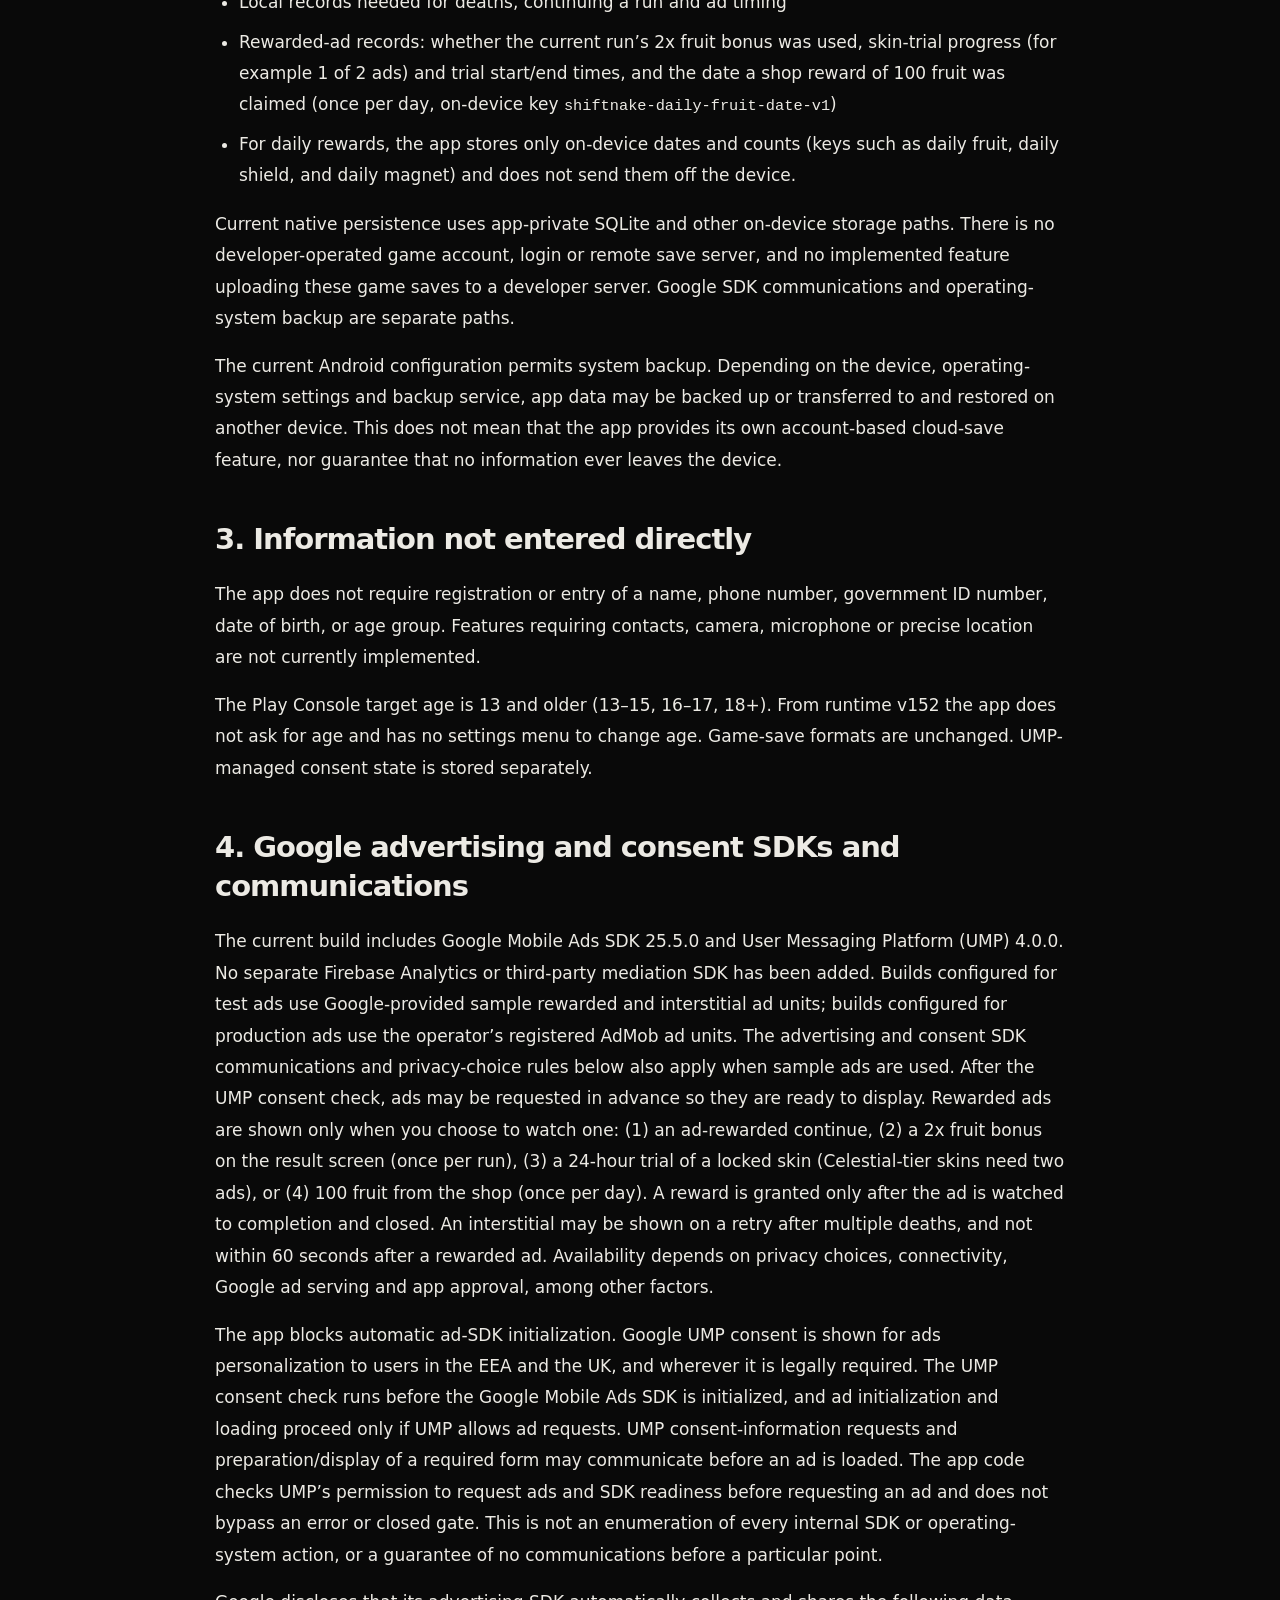
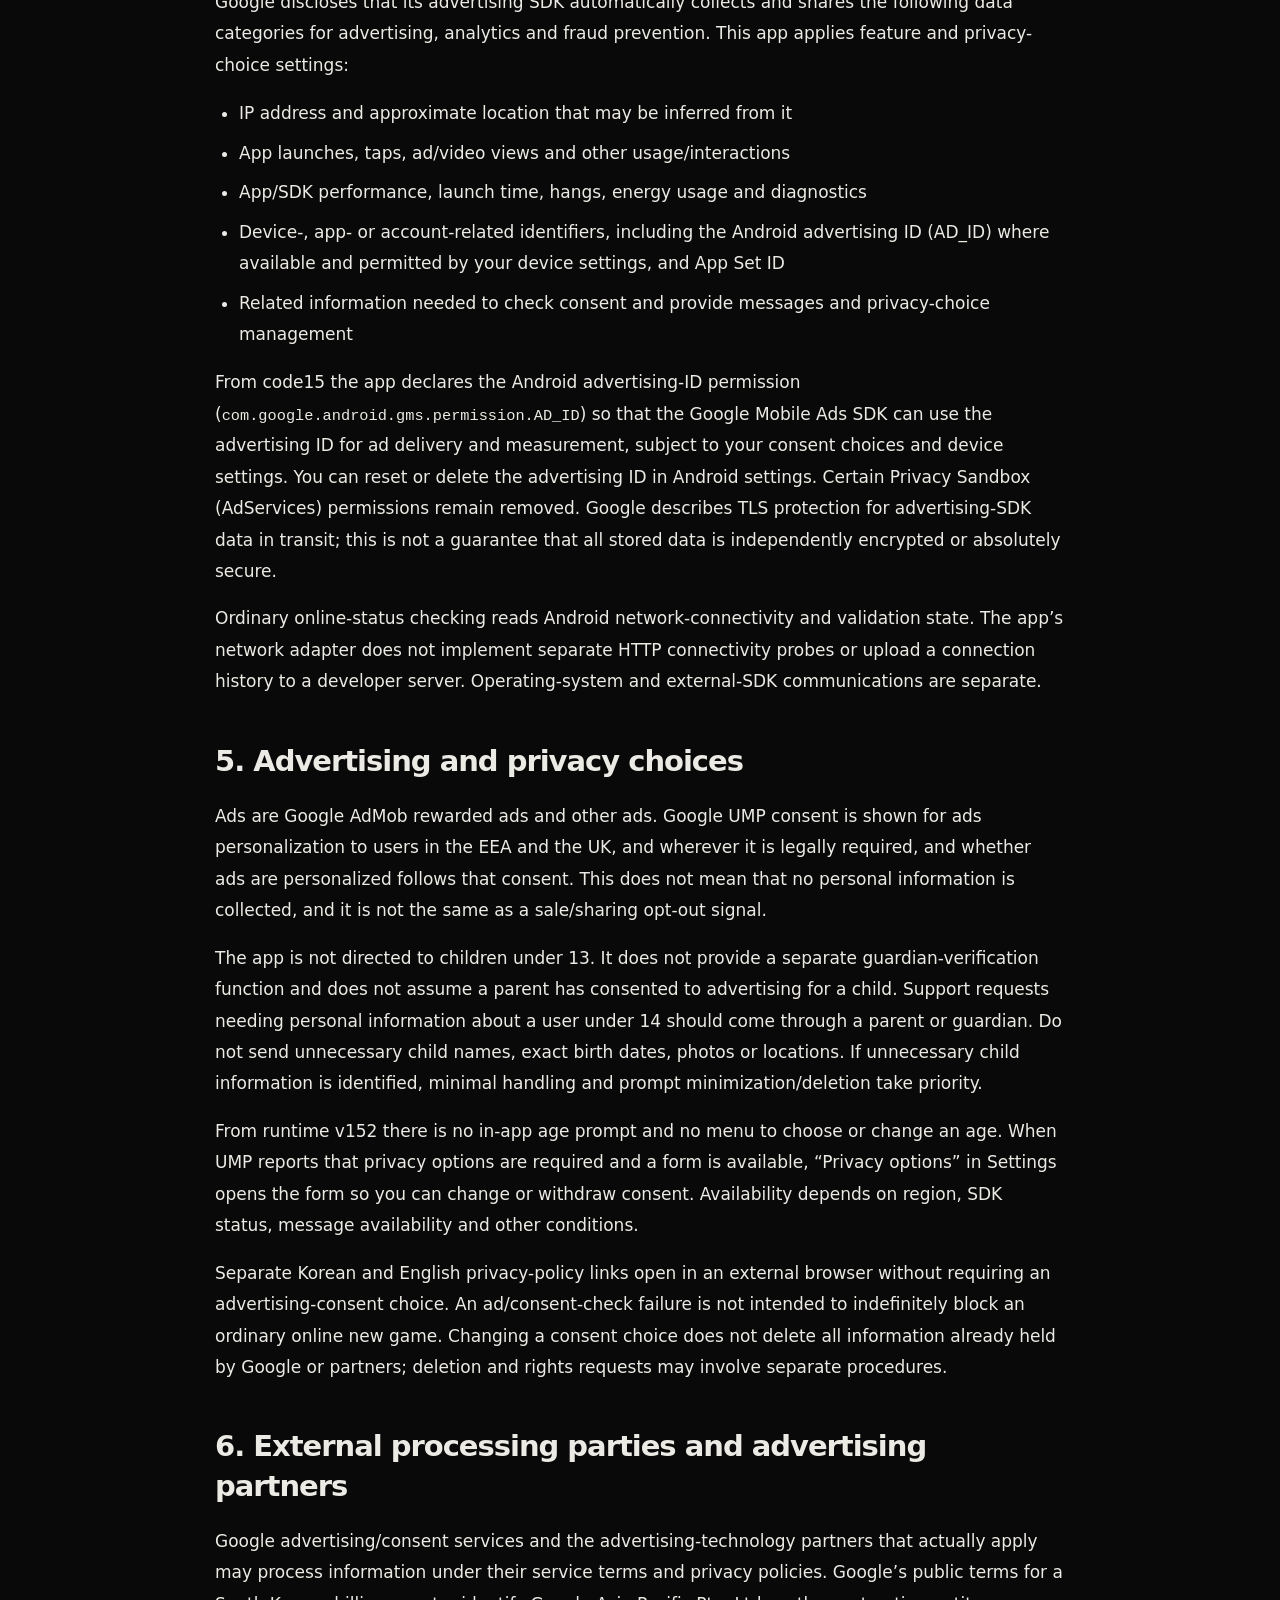
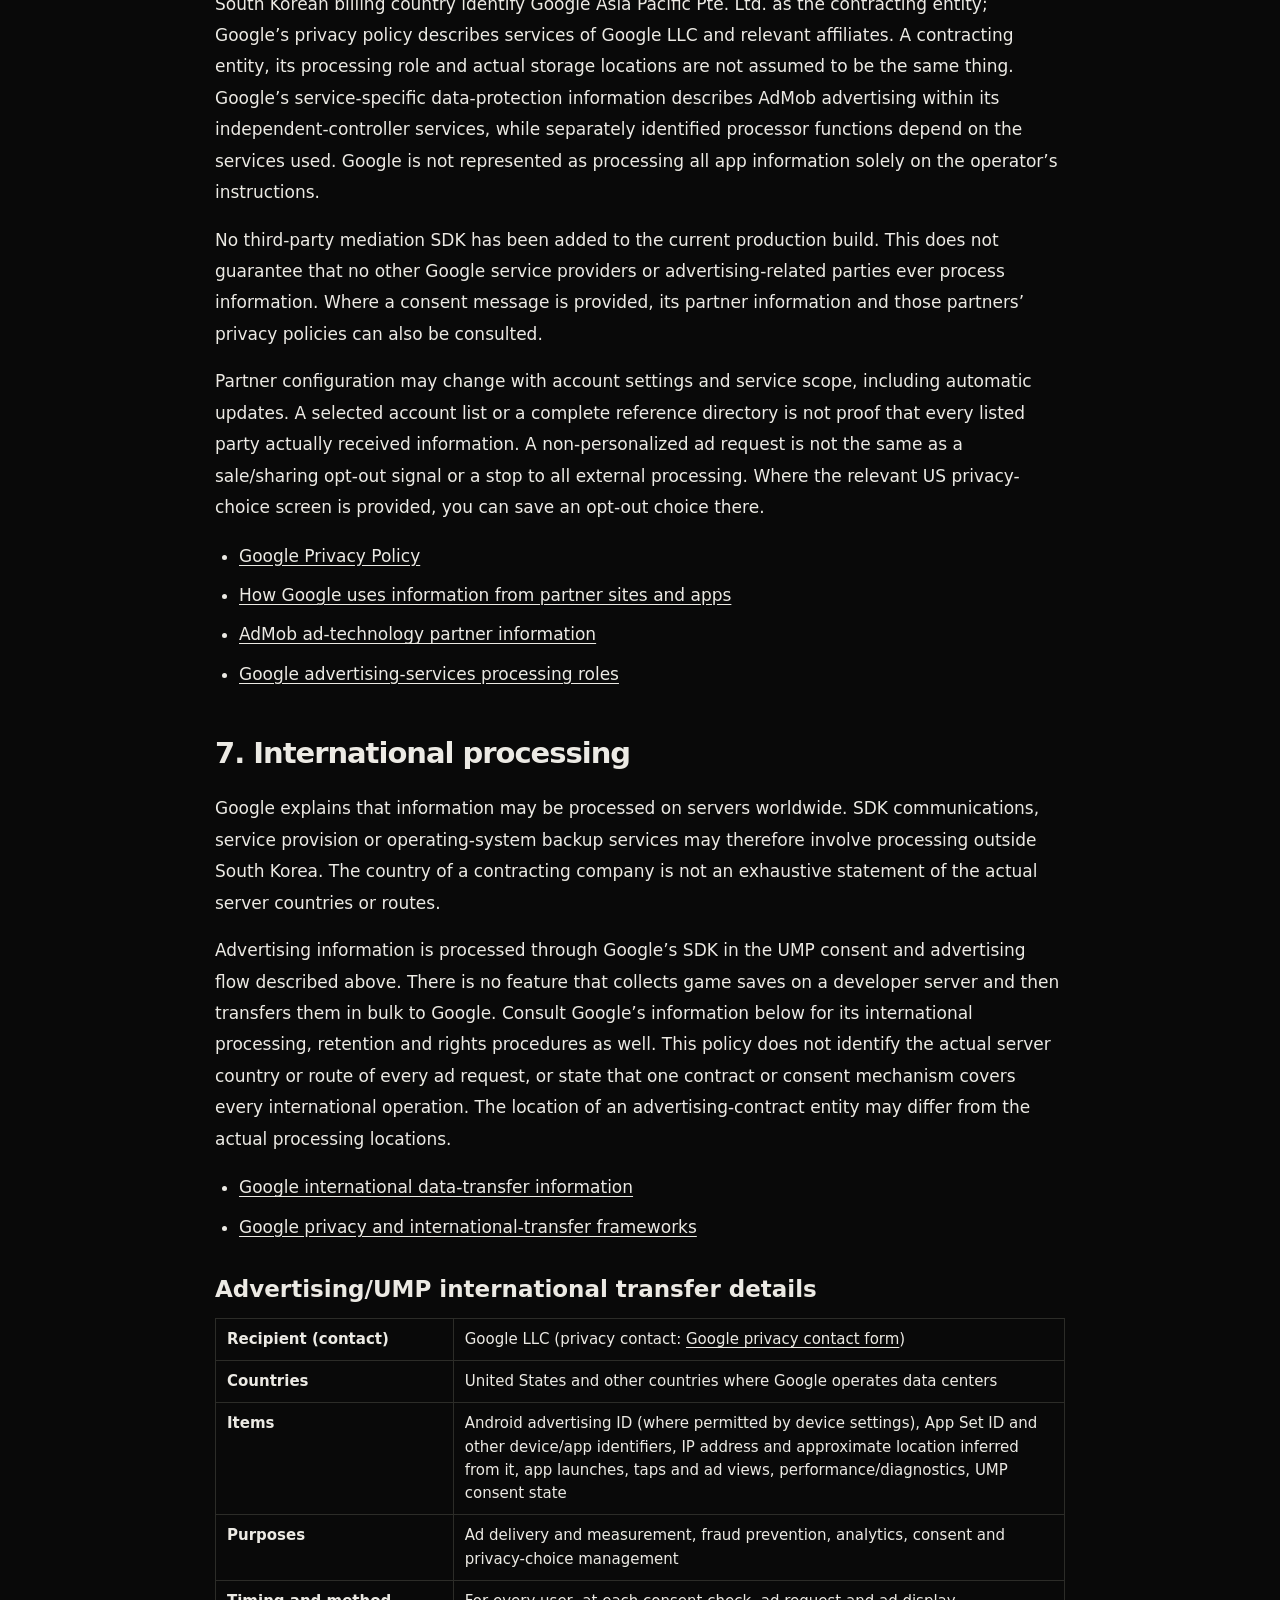
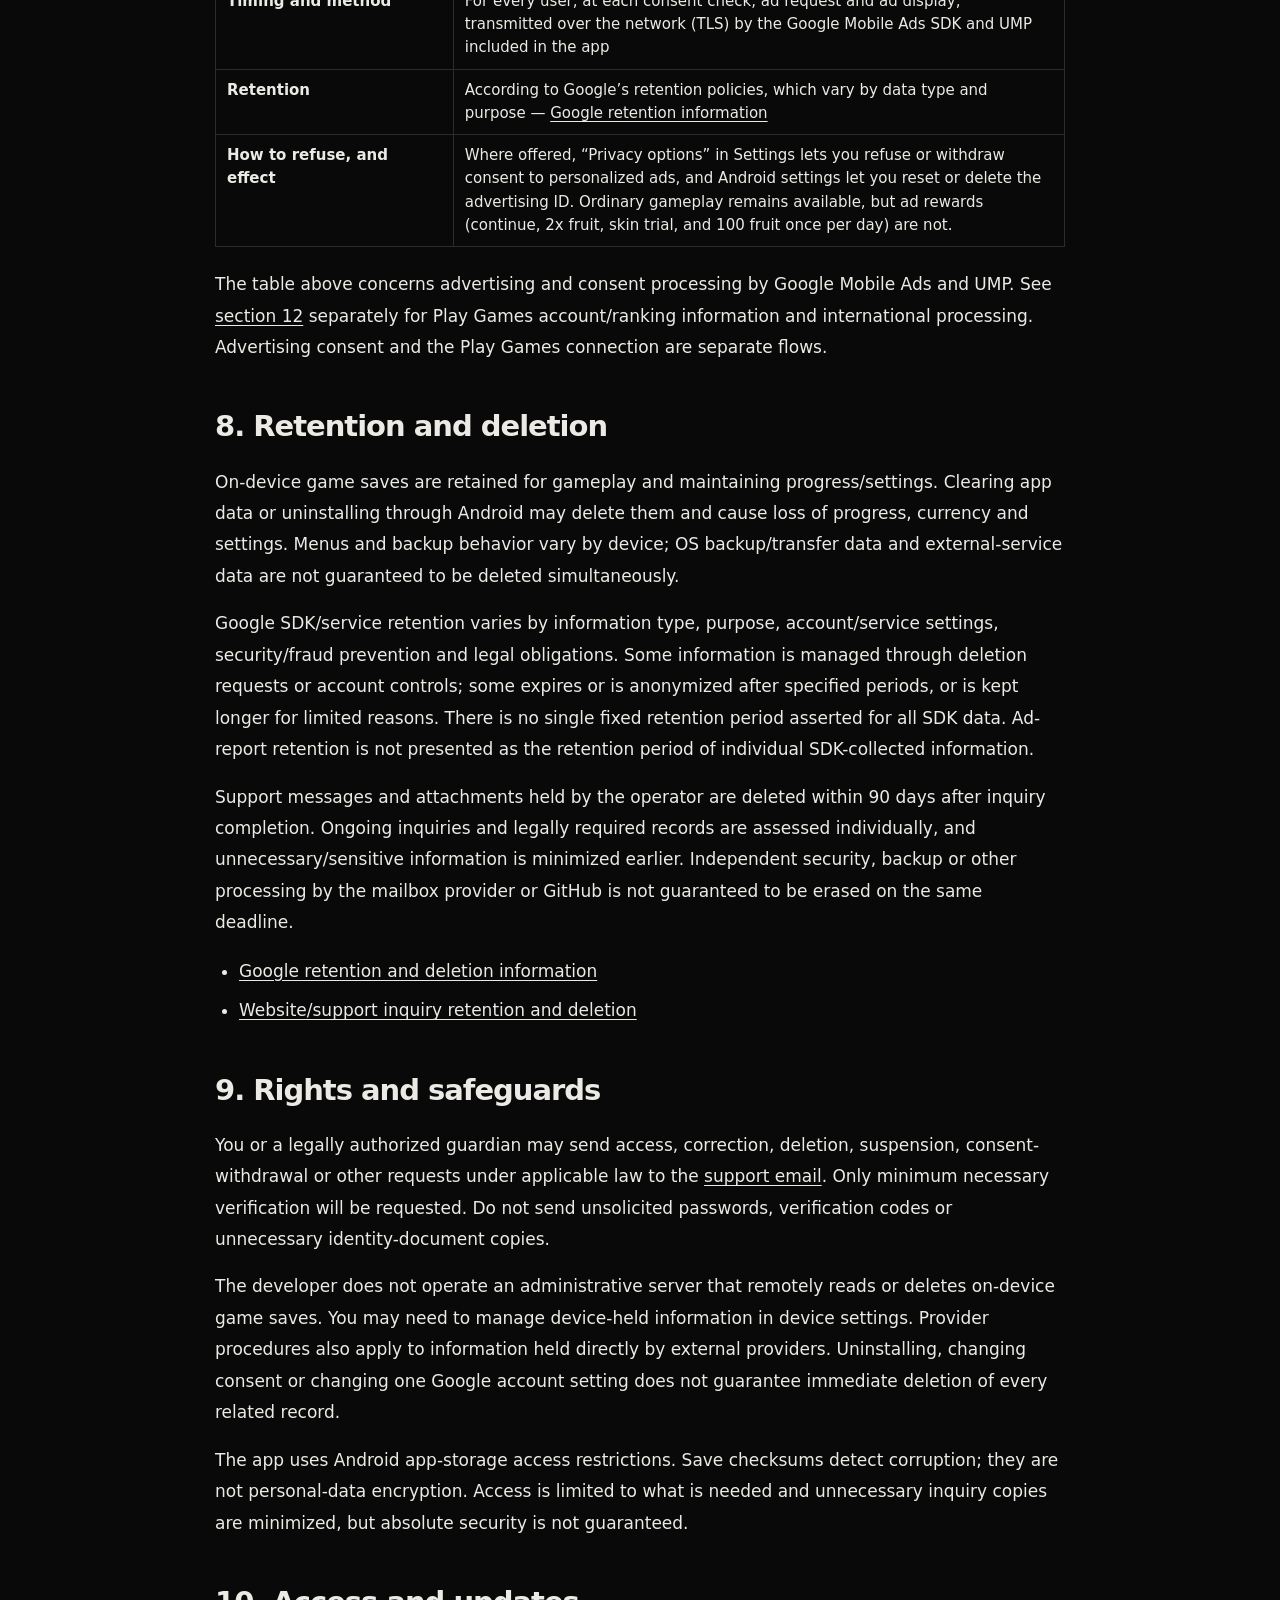
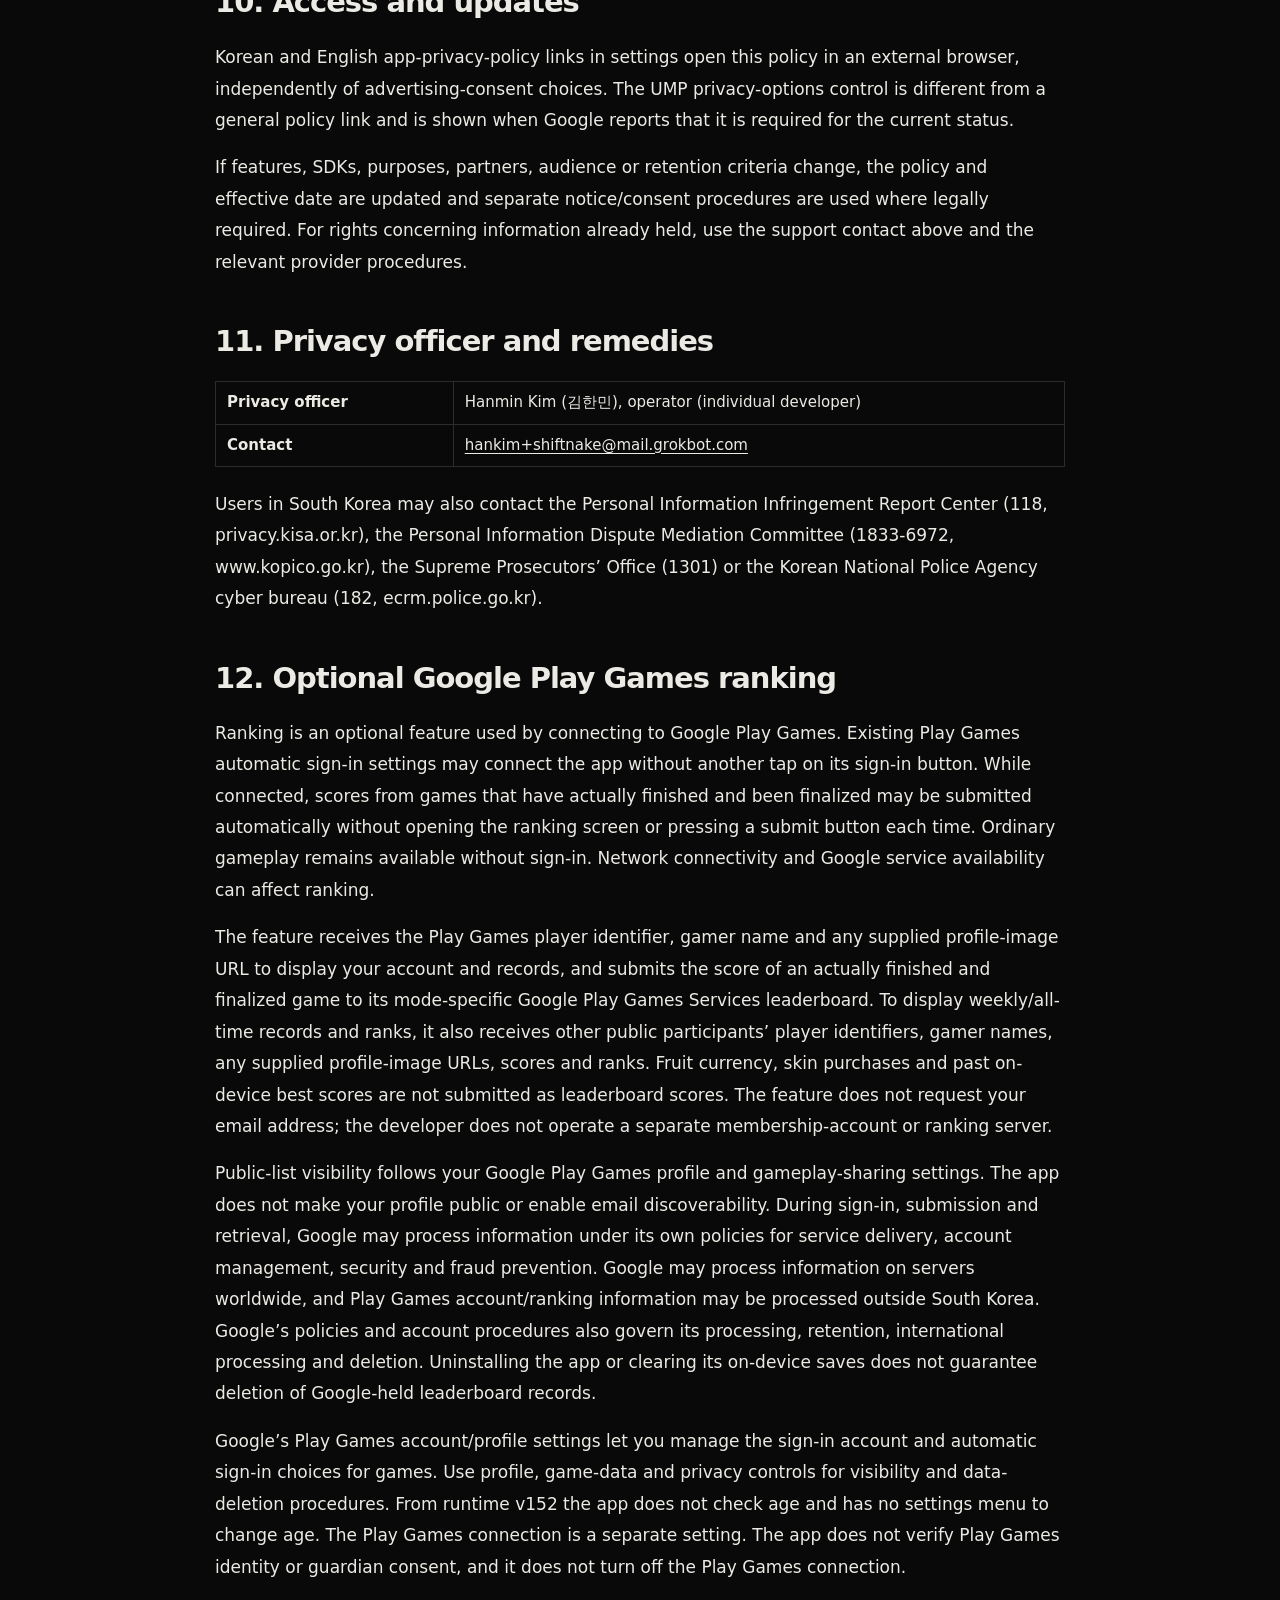
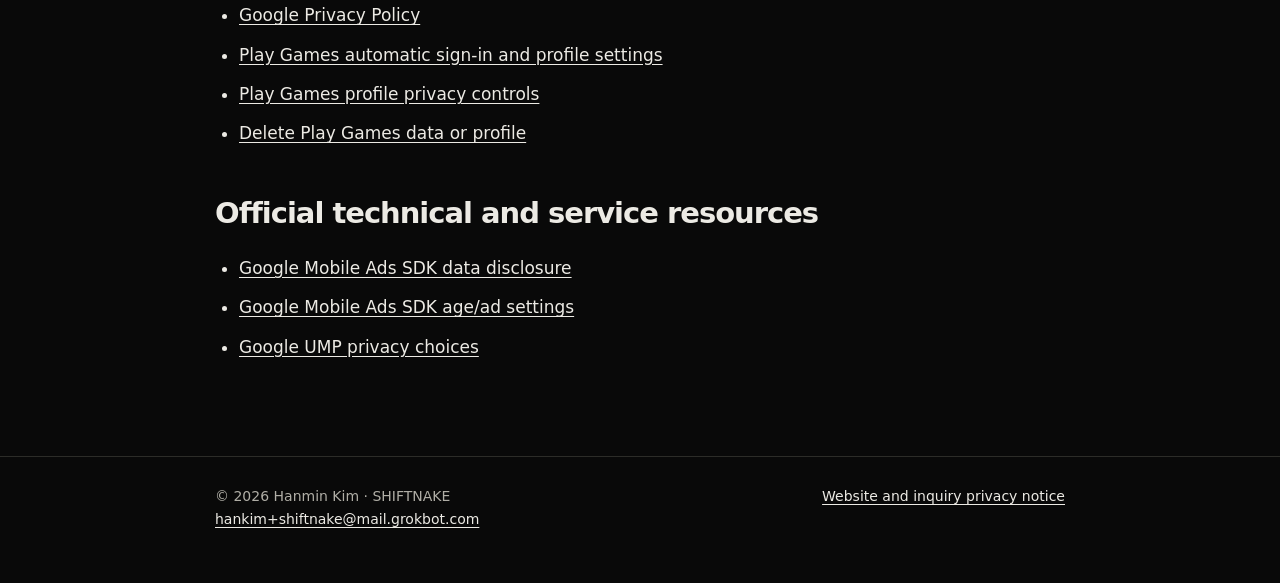
==== commit 45dec170: "Align the app privacy policy with runtime v152. Drop the universal age-based ad request, the v158 cu" ====
--- a/android/privacy/en/index.html
+++ b/android/privacy/en/index.html
@@ -76,16 +76,16 @@
 @media (prefers-reduced-motion: reduce) { html { scroll-behavior: auto; } }
 
 .policy-nav{justify-content:space-between;flex-wrap:wrap}.policy-languages{display:flex;gap:22px;margin-left:auto}.policy-languages a{padding:8px 2px;min-height:44px}.policy-languages [aria-current]{color:var(--paper);font-weight:700}.policy-main{max-width:850px;padding-block:42px 76px}.policy-doc h1{max-width:100%;word-break:keep-all;overflow-wrap:normal;font-size:clamp(30px,5vw,44px);line-height:1.2;letter-spacing:-.045em}.policy-doc h2{max-width:100%;font-size:clamp(23px,3vw,29px);line-height:1.35;margin:44px 0 20px;letter-spacing:-.035em}.policy-doc p,.policy-doc li{line-height:1.85;overflow-wrap:anywhere}.policy-doc li+li{margin-top:8px}.policy-doc ul{padding-left:24px}.policy-summary{padding:20px 24px;margin:0 0 32px;background:var(--moss);border-left:3px solid var(--acid)}.policy-summary p{margin:0}.policy-toc{padding-block:15px 26px;margin-bottom:30px;border-bottom:1px solid #54715b}.policy-toc summary{cursor:pointer;font-weight:700}.policy-toc li{margin-block:8px}.policy-doc code{font-size:.9em;color:var(--acid)}.skip{position:absolute;left:-10000px}.skip:focus{left:18px;top:10px;z-index:5;background:var(--paper);color:var(--forest);padding:10px}.policy-footer{border-top:1px solid #54715b}@media(max-width:760px){.policy-main{padding-block:26px 46px}.policy-summary{padding:16px 18px}.policy-doc p,.policy-doc li{font-size:16px}.policy-doc h2{margin-top:36px}.policy-nav{min-height:70px}.policy-languages{gap:18px}}.policy-doc table{width:100%;border-collapse:collapse;margin:14px 0 22px;font-size:15px;line-height:1.55}.policy-doc th,.policy-doc td{border:1px solid rgba(214,222,230,.28);padding:9px 11px;text-align:left;vertical-align:top}.policy-doc th{width:28%;font-weight:700}
-.brand{display:inline-flex;align-items:center;gap:12px;min-height:44px;forced-color-adjust:none;background:#090909}.brand .icon{width:36px;height:36px;display:block}.brand .mark{height:18px;width:auto;display:block}:root{--forest:#090909;--moss:#141412;--paper:#eceae4;--soft:#b0aea6;--acid:#eceae4;--width:850px}.policy-main{max-width:850px}.policy-toc,.policy-footer{border-color:#2c2c28}.policy-doc th,.policy-doc td{border-color:#2c2c28}a{text-underline-offset:.18em}</style></head><body><a class="skip" href="#policy">Skip to policy</a><header><div class="wrap nav policy-nav"><a class="brand" href="https://sleeplesshan.github.io/"><img class="icon" src="../../../assets/app-icon-192.png" width="192" height="192" alt=""><img class="mark" src="../../../assets/title-wordmark-v1.png" width="1024" height="160" alt="SHIFTNAKE"></a><div class="policy-languages" aria-label="Language"><a href="../ko/" lang="ko">한국어</a><a href="../en/" lang="en" aria-current="page">English</a></div></div></header><main class="wrap policy-main"><aside class="policy-summary"><p>SHIFTNAKE Android is intended for users aged 13 and older and is not directed to children under 13. The Play audience is 13–15, 16–17, and 18 or older. The app does not ask for age and stores no age data. Every user gets the same ad request: a UMP consent check, then SDK initialization and ad loading if UMP allows it. Optional Google Play Games ranking is separate from advertising consent. Existing automatic sign-in settings may connect the app and allow finalized scores to be submitted automatically. See <a href="#s13">section 12</a> for details.</p></aside><details class="policy-toc"><summary>Contents</summary><ol><li><a href="#s1">1. Scope</a></li><li><a href="#s2">2. On-device game saves</a></li><li><a href="#s3">3. Information not entered directly</a></li><li><a href="#s4">4. Google advertising and consent SDKs and communications</a></li><li><a href="#s5">5. Advertising and privacy choices</a></li><li><a href="#s6">6. External processing parties and advertising partners</a></li><li><a href="#s7">7. International processing</a></li><li><a href="#s8">8. Retention and deletion</a></li><li><a href="#s9">9. Rights and safeguards</a></li><li><a href="#s10">10. Access and updates</a></li><li><a href="#s12">11. Privacy officer and remedies</a></li><li><a href="#s13">12. Optional Google Play Games ranking</a></li><li><a href="#s11">Official technical and service resources</a></li></ol></details><article id="policy" class="policy-doc"><h1 id="s0">SHIFTNAKE Android Privacy Policy</h1>
-<p><strong>Effective: November 16, 2026 (from publication) · Previous version: effective November 12, 2026</strong></p>
+.brand{display:inline-flex;align-items:center;gap:12px;min-height:44px;forced-color-adjust:none;background:#090909}.brand .icon{width:36px;height:36px;display:block}.brand .mark{height:18px;width:auto;display:block}:root{--forest:#090909;--moss:#141412;--paper:#eceae4;--soft:#b0aea6;--acid:#eceae4;--width:850px}.policy-main{max-width:850px}.policy-toc,.policy-footer{border-color:#2c2c28}.policy-doc th,.policy-doc td{border-color:#2c2c28}a{text-underline-offset:.18em}</style></head><body><a class="skip" href="#policy">Skip to policy</a><header><div class="wrap nav policy-nav"><a class="brand" href="https://sleeplesshan.github.io/"><img class="icon" src="../../../assets/app-icon-192.png" width="192" height="192" alt=""><img class="mark" src="../../../assets/title-wordmark-v1.png" width="1024" height="160" alt="SHIFTNAKE"></a><div class="policy-languages" aria-label="Language"><a href="../ko/" lang="ko">한국어</a><a href="../en/" lang="en" aria-current="page">English</a></div></div></header><main class="wrap policy-main"><aside class="policy-summary"><p>SHIFTNAKE Android is intended for users aged 13 and older and is not directed to children under 13. The Play Console target age is 13 and older (13–15, 16–17, and 18 or older). From runtime v152 the app has no in-app age prompt and no settings menu to change age. Ads are Google AdMob rewarded ads and other ads. Google UMP consent is shown for ads personalization to users in the EEA and the UK, and wherever it is legally required. Optional Google Play Games ranking is separate from advertising consent. Existing automatic sign-in settings may connect the app and allow finalized scores to be submitted automatically. See <a href="#s13">section 12</a> for details.</p></aside><details class="policy-toc"><summary>Contents</summary><ol><li><a href="#s1">1. Scope</a></li><li><a href="#s2">2. On-device game saves</a></li><li><a href="#s3">3. Information not entered directly</a></li><li><a href="#s4">4. Google advertising and consent SDKs and communications</a></li><li><a href="#s5">5. Advertising and privacy choices</a></li><li><a href="#s6">6. External processing parties and advertising partners</a></li><li><a href="#s7">7. International processing</a></li><li><a href="#s8">8. Retention and deletion</a></li><li><a href="#s9">9. Rights and safeguards</a></li><li><a href="#s10">10. Access and updates</a></li><li><a href="#s12">11. Privacy officer and remedies</a></li><li><a href="#s13">12. Optional Google Play Games ranking</a></li><li><a href="#s11">Official technical and service resources</a></li></ol></details><article id="policy" class="policy-doc"><h1 id="s0">SHIFTNAKE Android Privacy Policy</h1>
+<p><strong>Effective: November 17, 2026 (from publication) · Previous version: effective November 16, 2026</strong></p>
 <ul>
 <li>App: SHIFTNAKE Android (<code>com.sleeplesshan.shiftnake</code>)</li>
-<li>Applies to: SHIFTNAKE Android 1.0.0 and later. The Play audience is ages 13 and older (13–15, 16–17, 18+). The build that no longer asks for age and uses the same ad request for every user is versionCode 90 (runtime v158).</li>
+<li>Applies to: SHIFTNAKE Android 1.0.0 and later. The Play Console target age is 13 and older (13–15, 16–17, 18+). From runtime v152 the app has no in-app age prompt and no settings menu to change age.</li>
 <li>Operator: Hanmin Kim, an individual developer based in South Korea</li>
 <li>Privacy contact: <a href="mailto:hankim+shiftnake@mail.grokbot.com">hankim+shiftnake@mail.grokbot.com</a></li>
 </ul>
 <h2 id="s1">1. Scope</h2>
-<p>This policy describes game saves, optional Google Play Games ranking, advertising and privacy choices, and support inquiries for SHIFTNAKE Android, provided by Hanmin Kim. The app’s target audience is users aged 13 and older; it is not directed to children under 13. The app does not ask for age and stores no age data. Every user follows the same ad request. A UMP consent check runs first, and the ad SDK is initialized and ads are loaded only if UMP allows ad requests. Whether ads are personalized follows UMP consent; non-personalized ads are not forced. The maximum ad content rating is T for everyone.</p>
+<p>This policy describes game saves, optional Google Play Games ranking, advertising and privacy choices, and support inquiries for SHIFTNAKE Android, provided by Hanmin Kim. The app’s target audience is users aged 13 and older; it is not directed to children under 13. From runtime v152 the app has no in-app age prompt and no settings menu to change age. Ads are Google AdMob rewarded ads and other ads. Google UMP consent is shown for ads personalization to users in the EEA and the UK, and wherever it is legally required.</p>
 <p>Visits to the support website and support email processing are explained separately in the <a href="https://sleeplesshan.github.io/#privacy-en" target="_blank" rel="noopener noreferrer">website and inquiry privacy notice</a>. This document concerns the Android app and is distinct from the website notice.</p>
 <h2 id="s2">2. On-device game saves</h2>
 <p>The following information is stored in the device’s app storage to provide gameplay and maintain progress:</p>
@@ -95,15 +95,16 @@
 <li>One-handed input, rendering quality and other display/control settings</li>
 <li>Local records needed for deaths, continuing a run and ad timing</li>
 <li>Rewarded-ad records: whether the current run’s 2x fruit bonus was used, skin-trial progress (for example 1 of 2 ads) and trial start/end times, and the date a shop reward of 100 fruit was claimed (once per day, on-device key <code>shiftnake-daily-fruit-date-v1</code>)</li>
+<li>For daily rewards, the app stores only on-device dates and counts (keys such as daily fruit, daily shield, and daily magnet) and does not send them off the device.</li>
 </ul>
 <p>Current native persistence uses app-private SQLite and other on-device storage paths. There is no developer-operated game account, login or remote save server, and no implemented feature uploading these game saves to a developer server. Google SDK communications and operating-system backup are separate paths.</p>
 <p>The current Android configuration permits system backup. Depending on the device, operating-system settings and backup service, app data may be backed up or transferred to and restored on another device. This does not mean that the app provides its own account-based cloud-save feature, nor guarantee that no information ever leaves the device.</p>
 <h2 id="s3">3. Information not entered directly</h2>
 <p>The app does not require registration or entry of a name, phone number, government ID number, date of birth, or age group. Features requiring contacts, camera, microphone or precise location are not currently implemented.</p>
-<p>The Play audience is ages 13 and older (13–15, 16–17, 18+). The app does not ask for age and does not store new age data. A previously saved age value (<code>shiftnake_age_band</code>) may remain on the device, but this version never reads it and does not change or delete it. That value stays excluded from Android backup and device-to-device transfer. Game-save formats are unchanged. UMP-managed consent state is stored separately.</p>
+<p>The Play Console target age is 13 and older (13–15, 16–17, 18+). From runtime v152 the app does not ask for age and has no settings menu to change age. Game-save formats are unchanged. UMP-managed consent state is stored separately.</p>
 <h2 id="s4">4. Google advertising and consent SDKs and communications</h2>
 <p>The current build includes Google Mobile Ads SDK 25.5.0 and User Messaging Platform (UMP) 4.0.0. No separate Firebase Analytics or third-party mediation SDK has been added. Builds configured for test ads use Google-provided sample rewarded and interstitial ad units; builds configured for production ads use the operator’s registered AdMob ad units. The advertising and consent SDK communications and privacy-choice rules below also apply when sample ads are used. After the UMP consent check, ads may be requested in advance so they are ready to display. Rewarded ads are shown only when you choose to watch one: (1) an ad-rewarded continue, (2) a 2x fruit bonus on the result screen (once per run), (3) a 24-hour trial of a locked skin (Celestial-tier skins need two ads), or (4) 100 fruit from the shop (once per day). A reward is granted only after the ad is watched to completion and closed. An interstitial may be shown on a retry after multiple deaths, and not within 60 seconds after a rewarded ad. Availability depends on privacy choices, connectivity, Google ad serving and app approval, among other factors.</p>
-<p>The app blocks automatic ad-SDK initialization. For every user, the UMP consent check runs before the Google Mobile Ads SDK is initialized, and ad initialization and loading proceed only if UMP allows ad requests. UMP consent-information requests and preparation/display of a required form may communicate before an ad is loaded. The app code checks UMP’s permission to request ads and SDK readiness before requesting an ad and does not bypass an error or closed gate. This is not an enumeration of every internal SDK or operating-system action, or a guarantee of no communications before a particular point.</p>
+<p>The app blocks automatic ad-SDK initialization. Google UMP consent is shown for ads personalization to users in the EEA and the UK, and wherever it is legally required. The UMP consent check runs before the Google Mobile Ads SDK is initialized, and ad initialization and loading proceed only if UMP allows ad requests. UMP consent-information requests and preparation/display of a required form may communicate before an ad is loaded. The app code checks UMP’s permission to request ads and SDK readiness before requesting an ad and does not bypass an error or closed gate. This is not an enumeration of every internal SDK or operating-system action, or a guarantee of no communications before a particular point.</p>
 <p>Google discloses that its advertising SDK automatically collects and shares the following data categories for advertising, analytics and fraud prevention. This app applies feature and privacy-choice settings:</p>
 <ul>
 <li>IP address and approximate location that may be inferred from it</li>
@@ -115,9 +116,9 @@
 <p>From code15 the app declares the Android advertising-ID permission (<code>com.google.android.gms.permission.AD_ID</code>) so that the Google Mobile Ads SDK can use the advertising ID for ad delivery and measurement, subject to your consent choices and device settings. You can reset or delete the advertising ID in Android settings. Certain Privacy Sandbox (AdServices) permissions remain removed. Google describes TLS protection for advertising-SDK data in transit; this is not a guarantee that all stored data is independently encrypted or absolutely secure.</p>
 <p>Ordinary online-status checking reads Android network-connectivity and validation state. The app’s network adapter does not implement separate HTTP connectivity probes or upload a connection history to a developer server. Operating-system and external-SDK communications are separate.</p>
 <h2 id="s5">5. Advertising and privacy choices</h2>
-<p>Every user follows the same ad request. The app does not block ads by age, and it does not set a child-directed or under-age-of-consent tag or a teen age treatment. The maximum ad content rating is T for everyone. Whether ads are personalized follows UMP consent, and non-personalized ads are not forced. These settings do not mean that no personal information is collected, and they are not the same as a sale/sharing opt-out signal.</p>
+<p>Ads are Google AdMob rewarded ads and other ads. Google UMP consent is shown for ads personalization to users in the EEA and the UK, and wherever it is legally required, and whether ads are personalized follows that consent. This does not mean that no personal information is collected, and it is not the same as a sale/sharing opt-out signal.</p>
 <p>The app is not directed to children under 13. It does not provide a separate guardian-verification function and does not assume a parent has consented to advertising for a child. Support requests needing personal information about a user under 14 should come through a parent or guardian. Do not send unnecessary child names, exact birth dates, photos or locations. If unnecessary child information is identified, minimal handling and prompt minimization/deletion take priority.</p>
-<p>There is no menu to choose or change an age. When UMP reports that privacy options are required and a form is available, “Privacy options” in Settings opens the form so you can change or withdraw consent. Availability depends on region, SDK status, message availability and other conditions.</p>
+<p>From runtime v152 there is no in-app age prompt and no menu to choose or change an age. When UMP reports that privacy options are required and a form is available, “Privacy options” in Settings opens the form so you can change or withdraw consent. Availability depends on region, SDK status, message availability and other conditions.</p>
 <p>Separate Korean and English privacy-policy links open in an external browser without requiring an advertising-consent choice. An ad/consent-check failure is not intended to indefinitely block an ordinary online new game. Changing a consent choice does not delete all information already held by Google or partners; deletion and rights requests may involve separate procedures.</p>
 <h2 id="s6">6. External processing parties and advertising partners</h2>
 <p>Google advertising/consent services and the advertising-technology partners that actually apply may process information under their service terms and privacy policies. Google’s public terms for a South Korean billing country identify Google Asia Pacific Pte. Ltd. as the contracting entity; Google’s privacy policy describes services of Google LLC and relevant affiliates. A contracting entity, its processing role and actual storage locations are not assumed to be the same thing. Google’s service-specific data-protection information describes AdMob advertising within its independent-controller services, while separately identified processor functions depend on the services used. Google is not represented as processing all app information solely on the operator’s instructions.</p>
@@ -140,7 +141,7 @@
 <table>
 <tr><th>Recipient (contact)</th><td>Google LLC (privacy contact: <a href="https://support.google.com/policies/contact/general_privacy_form" target="_blank" rel="noopener noreferrer">Google privacy contact form</a>)</td></tr>
 <tr><th>Countries</th><td>United States and other countries where Google operates data centers</td></tr>
-<tr><th>Items</th><td>Android advertising ID (where permitted by device settings), App Set ID and other device/app identifiers, IP address and approximate location inferred from it, app launches, taps and ad views, performance/diagnostics, UMP consent state. Age signals and dates of birth are not sent</td></tr>
+<tr><th>Items</th><td>Android advertising ID (where permitted by device settings), App Set ID and other device/app identifiers, IP address and approximate location inferred from it, app launches, taps and ad views, performance/diagnostics, UMP consent state</td></tr>
 <tr><th>Purposes</th><td>Ad delivery and measurement, fraud prevention, analytics, consent and privacy-choice management</td></tr>
 <tr><th>Timing and method</th><td>For every user, at each consent check, ad request and ad display, transmitted over the network (TLS) by the Google Mobile Ads SDK and UMP included in the app</td></tr>
 <tr><th>Retention</th><td>According to Google’s retention policies, which vary by data type and purpose — <a href="https://policies.google.com/technologies/retention?hl=en" target="_blank" rel="noopener noreferrer">Google retention information</a></td></tr>
@@ -172,7 +173,7 @@
 <p>Ranking is an optional feature used by connecting to Google Play Games. Existing Play Games automatic sign-in settings may connect the app without another tap on its sign-in button. While connected, scores from games that have actually finished and been finalized may be submitted automatically without opening the ranking screen or pressing a submit button each time. Ordinary gameplay remains available without sign-in. Network connectivity and Google service availability can affect ranking.</p>
 <p>The feature receives the Play Games player identifier, gamer name and any supplied profile-image URL to display your account and records, and submits the score of an actually finished and finalized game to its mode-specific Google Play Games Services leaderboard. To display weekly/all-time records and ranks, it also receives other public participants’ player identifiers, gamer names, any supplied profile-image URLs, scores and ranks. Fruit currency, skin purchases and past on-device best scores are not submitted as leaderboard scores. The feature does not request your email address; the developer does not operate a separate membership-account or ranking server.</p>
 <p>Public-list visibility follows your Google Play Games profile and gameplay-sharing settings. The app does not make your profile public or enable email discoverability. During sign-in, submission and retrieval, Google may process information under its own policies for service delivery, account management, security and fraud prevention. Google may process information on servers worldwide, and Play Games account/ranking information may be processed outside South Korea. Google’s policies and account procedures also govern its processing, retention, international processing and deletion. Uninstalling the app or clearing its on-device saves does not guarantee deletion of Google-held leaderboard records.</p>
-<p>Google’s Play Games account/profile settings let you manage the sign-in account and automatic sign-in choices for games. Use profile, game-data and privacy controls for visibility and data-deletion procedures. The app does not check age, and the Play Games connection is a separate setting. The app does not verify Play Games identity or guardian consent, and it does not turn off the Play Games connection.</p>
+<p>Google’s Play Games account/profile settings let you manage the sign-in account and automatic sign-in choices for games. Use profile, game-data and privacy controls for visibility and data-deletion procedures. From runtime v152 the app does not check age and has no settings menu to change age. The Play Games connection is a separate setting. The app does not verify Play Games identity or guardian consent, and it does not turn off the Play Games connection.</p>
 <ul>
 <li><a href="https://policies.google.com/privacy?hl=en" target="_blank" rel="noopener noreferrer">Google Privacy Policy</a></li>
 <li><a href="https://support.google.com/googleplay/answer/3129346?hl=en" target="_blank" rel="noopener noreferrer">Play Games automatic sign-in and profile settings</a></li>
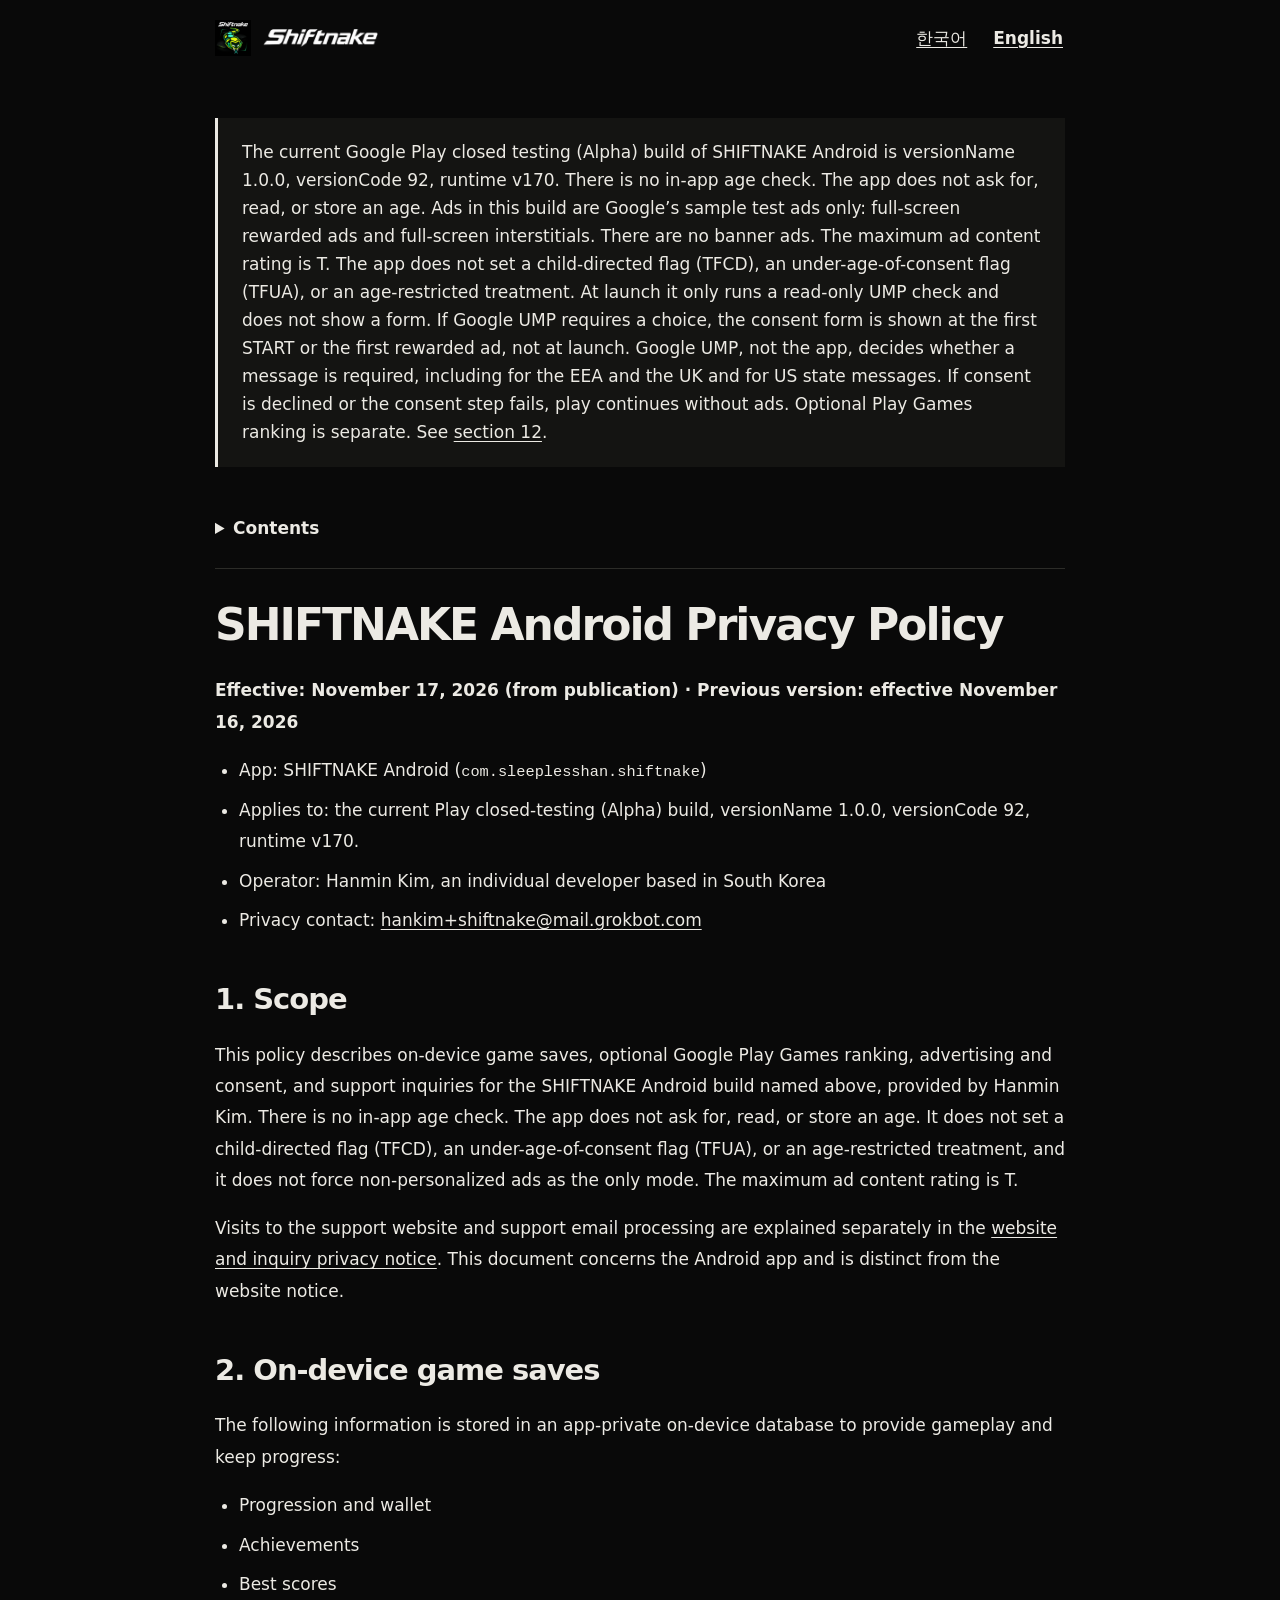
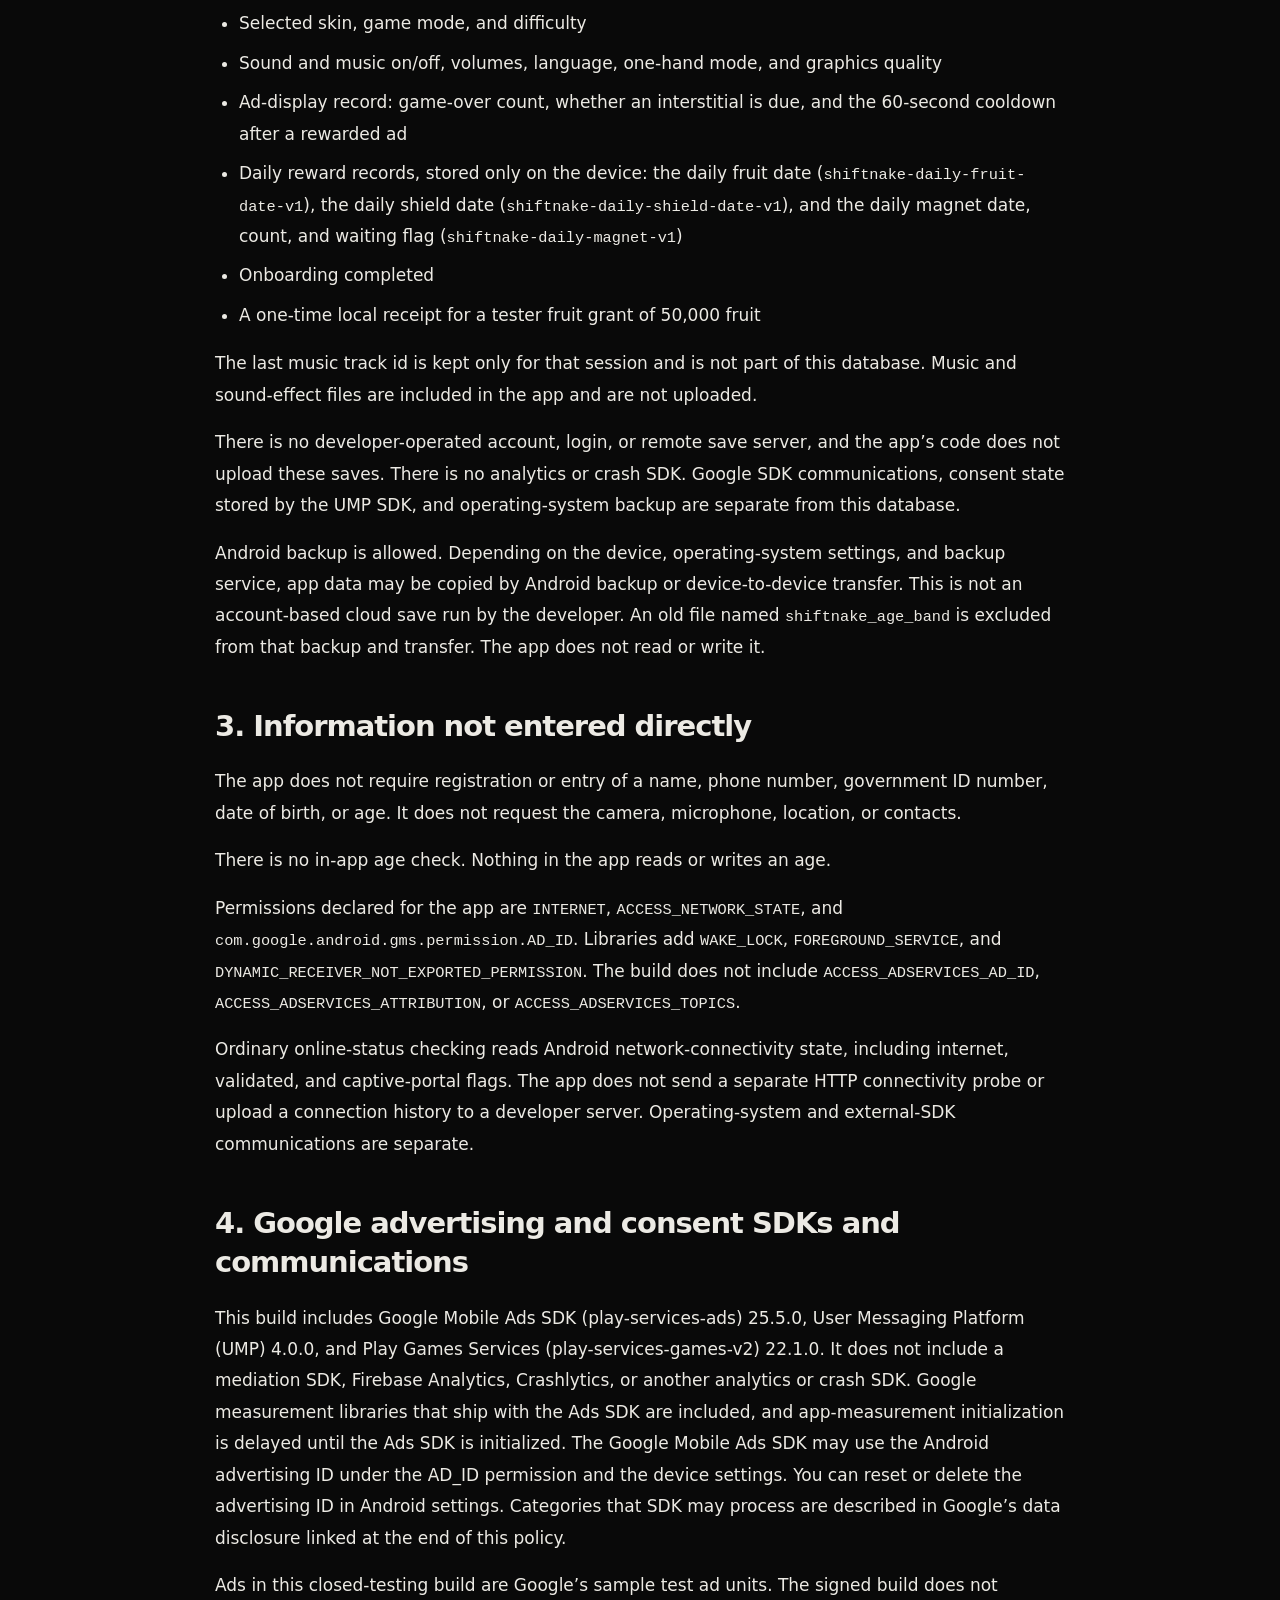
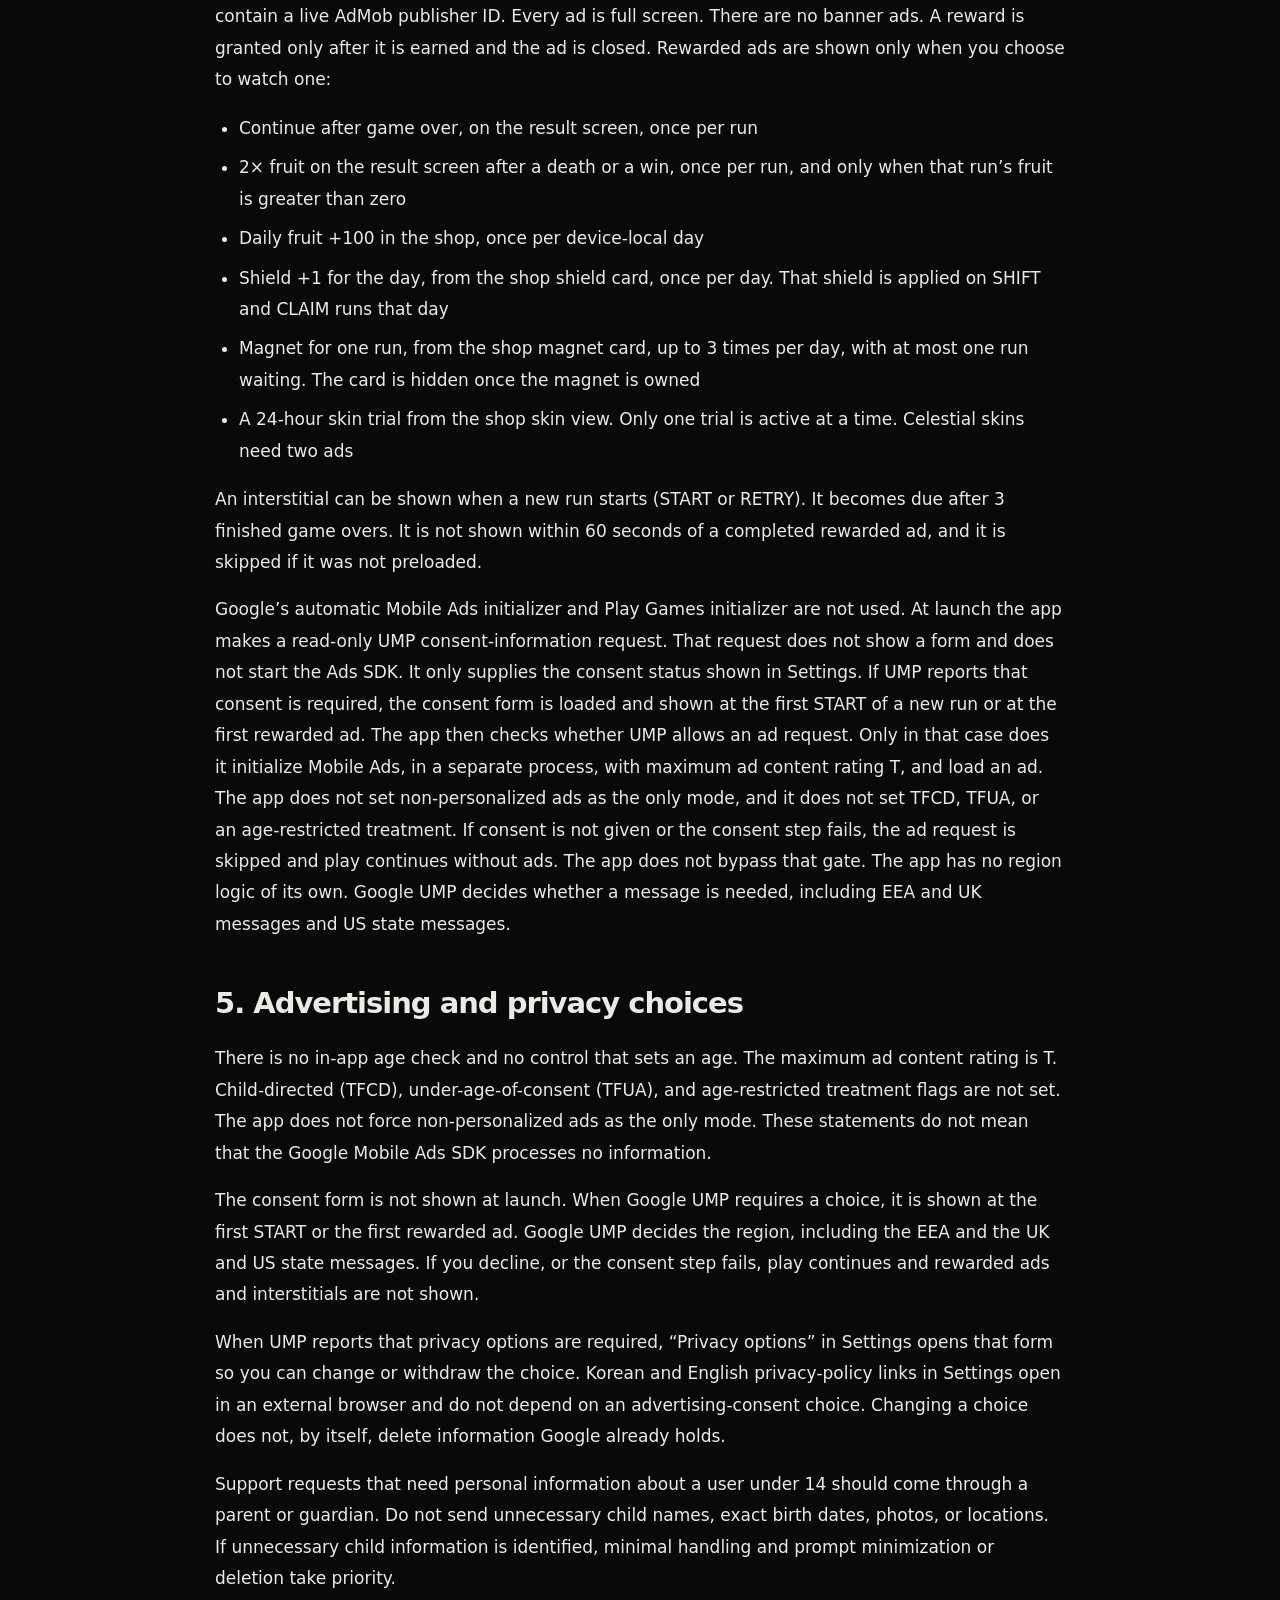
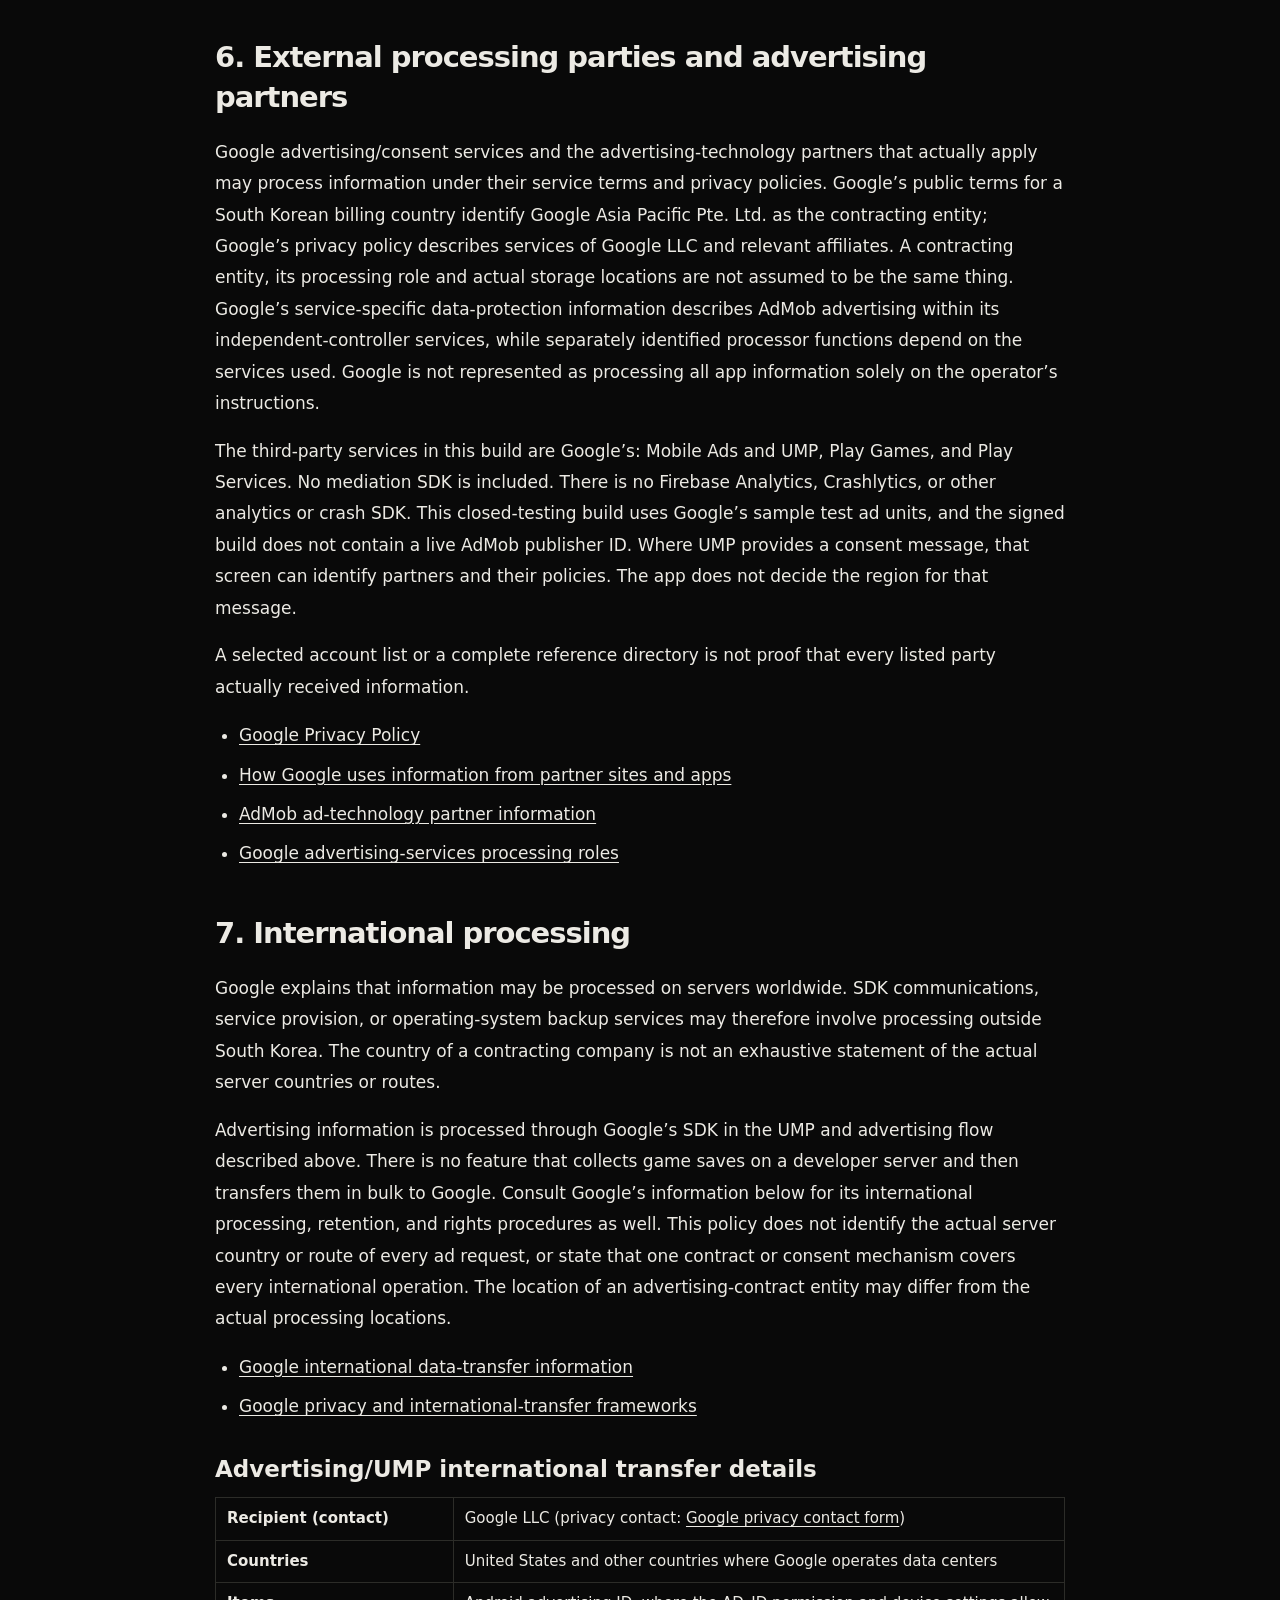
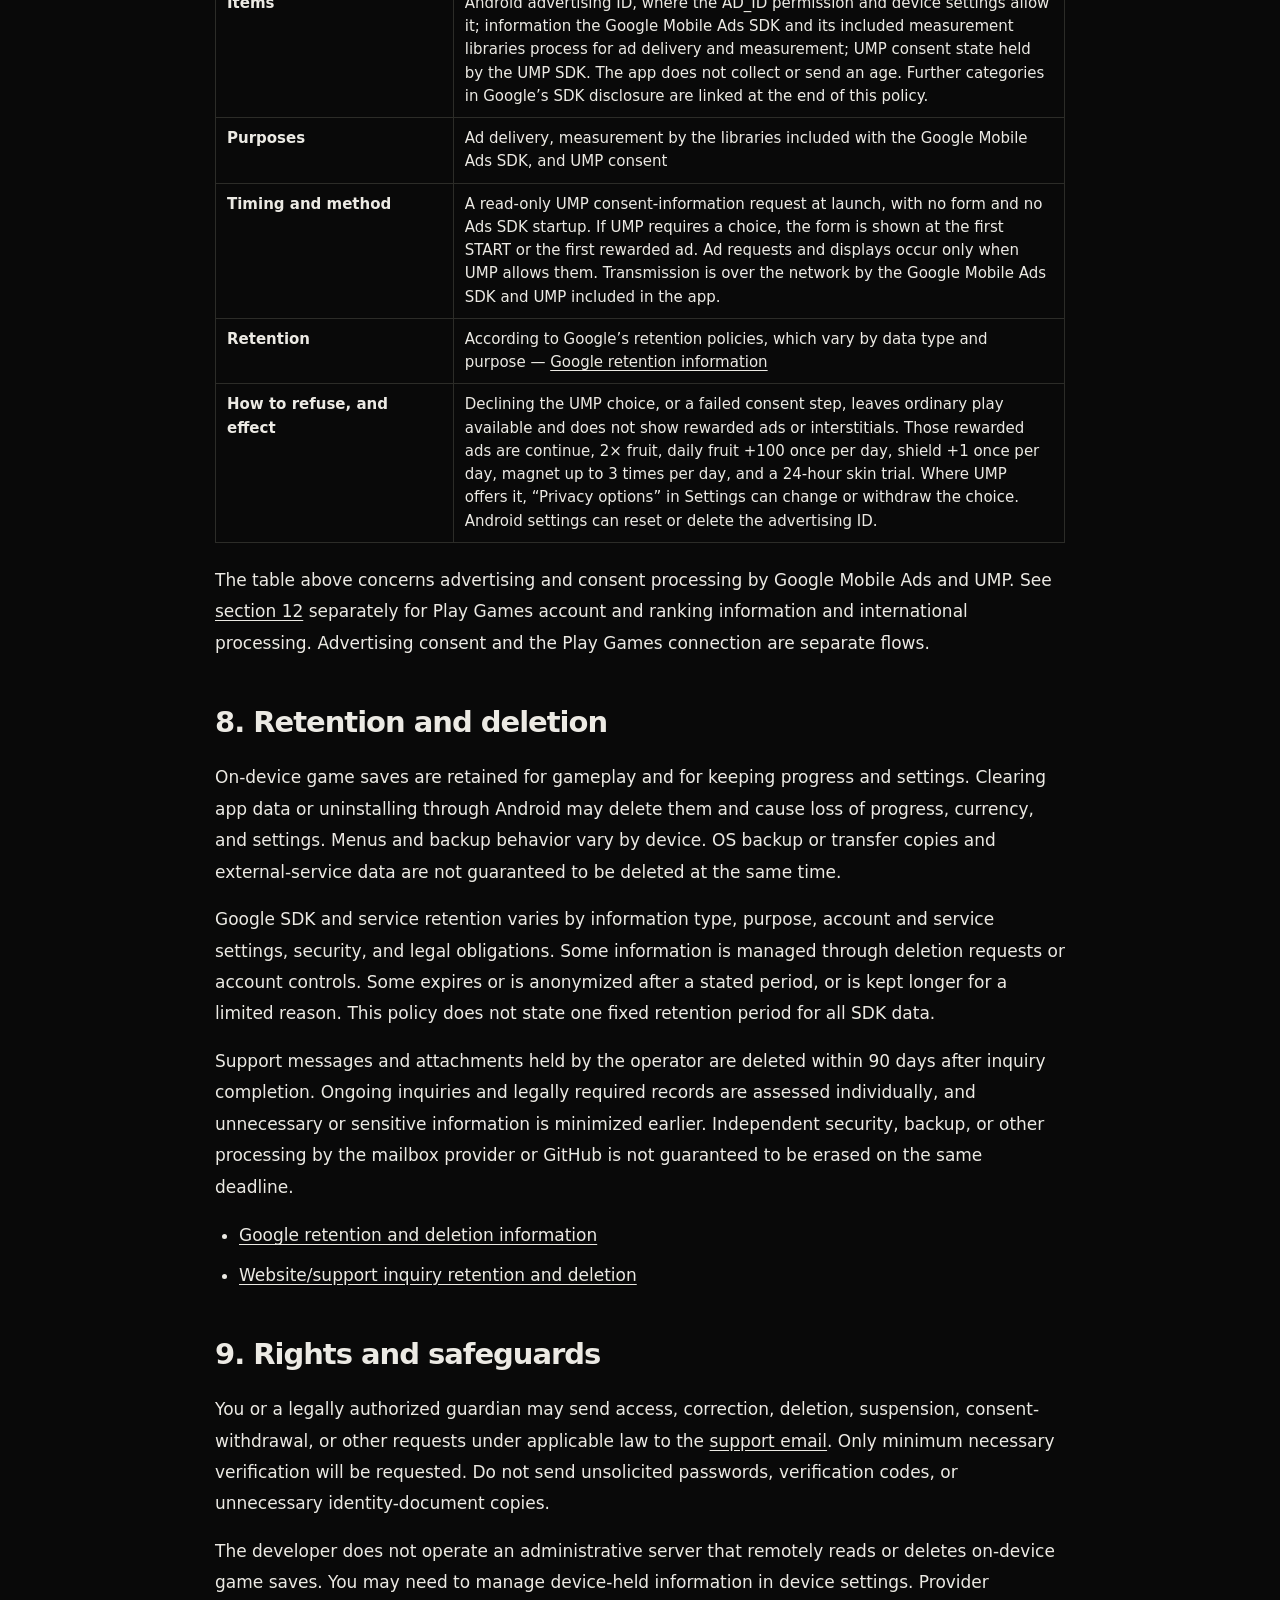
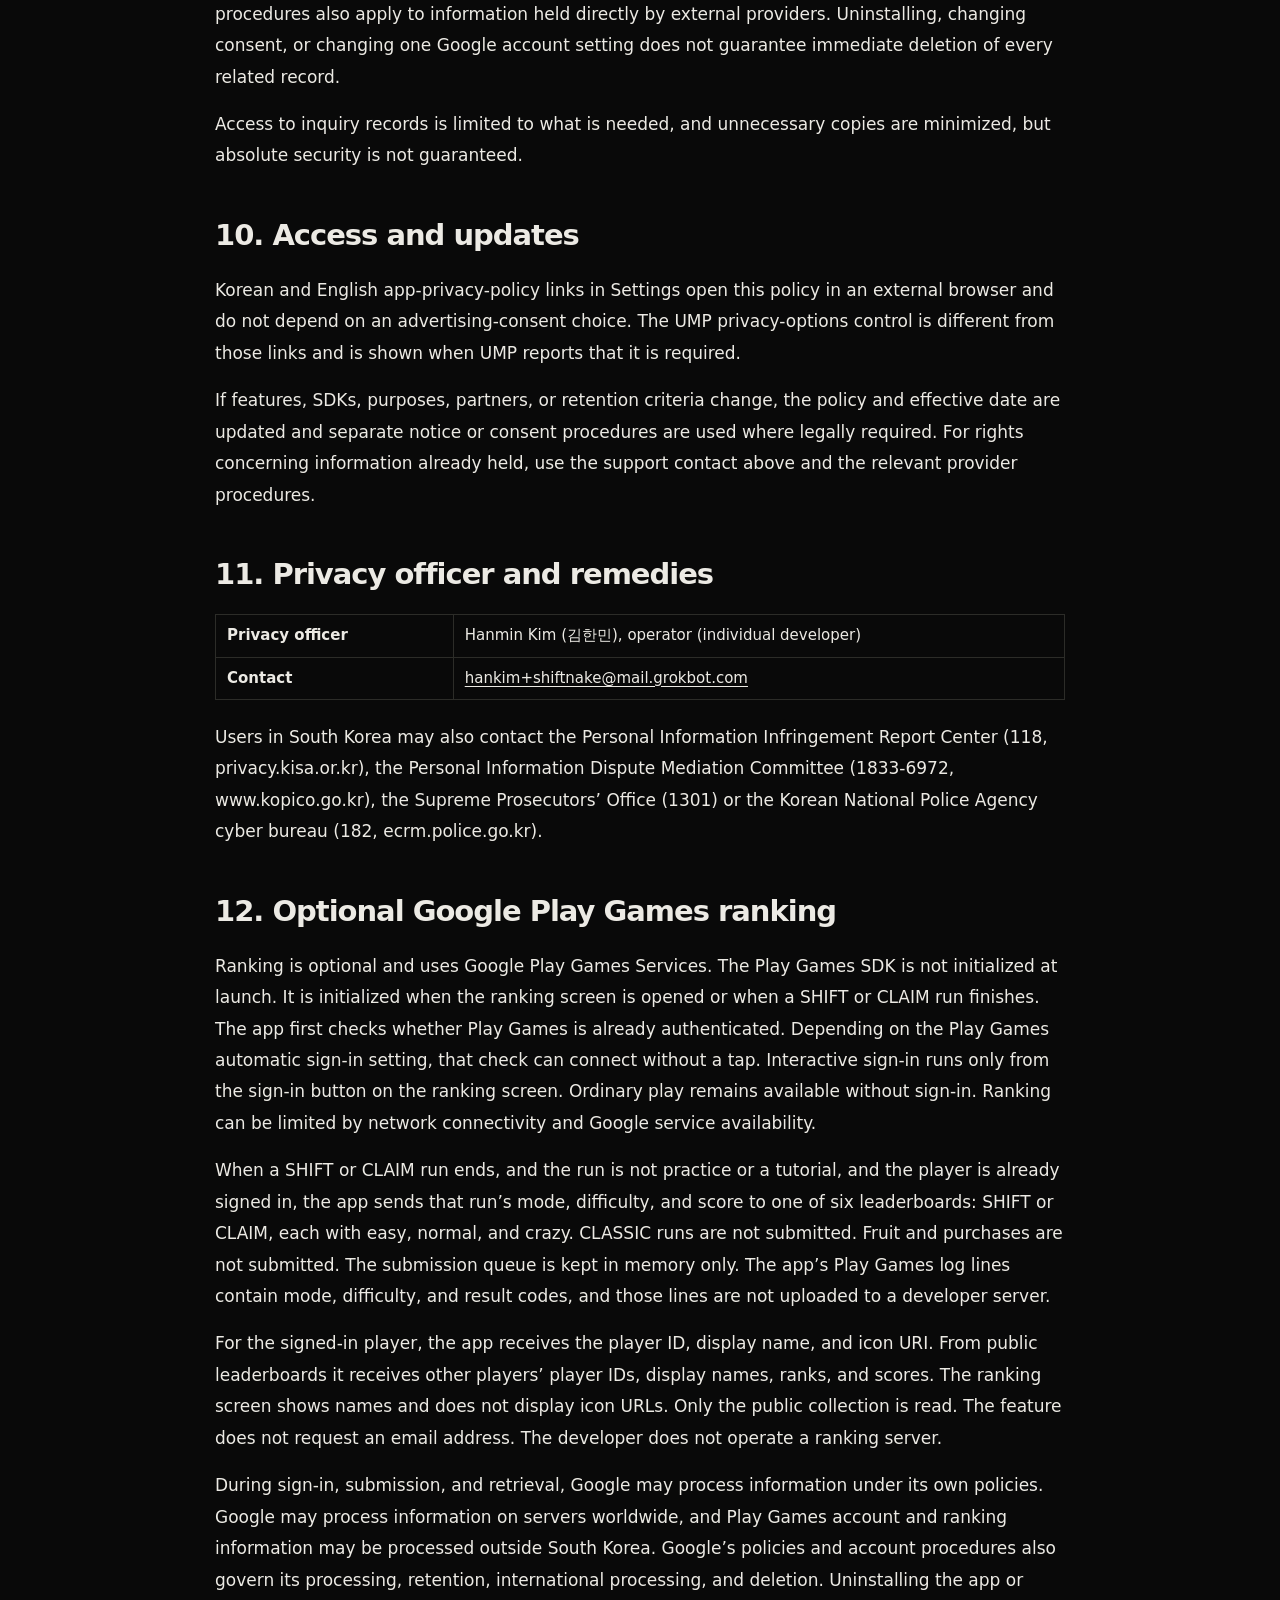
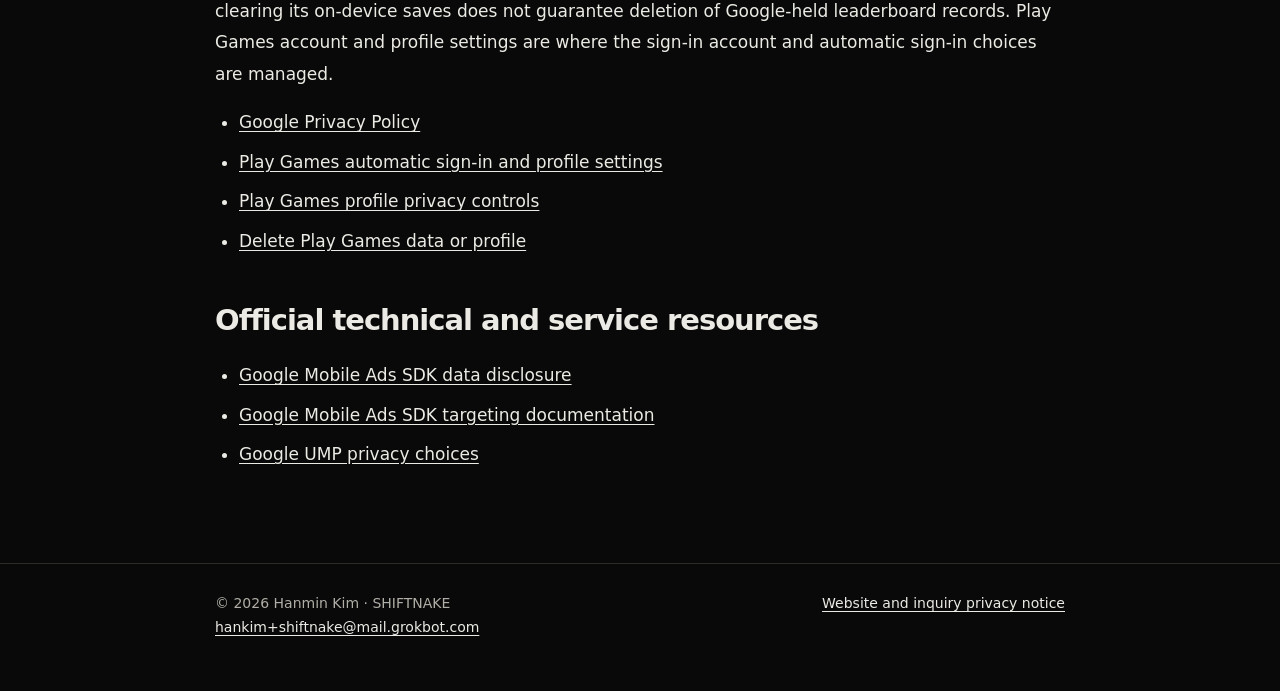
==== commit 109bc188: "Rewrite the privacy policy for the code92 / v170 Play build. Describe the closed-testing Alpha build" ====
--- a/android/privacy/en/index.html
+++ b/android/privacy/en/index.html
@@ -76,54 +76,60 @@
 @media (prefers-reduced-motion: reduce) { html { scroll-behavior: auto; } }
 
 .policy-nav{justify-content:space-between;flex-wrap:wrap}.policy-languages{display:flex;gap:22px;margin-left:auto}.policy-languages a{padding:8px 2px;min-height:44px}.policy-languages [aria-current]{color:var(--paper);font-weight:700}.policy-main{max-width:850px;padding-block:42px 76px}.policy-doc h1{max-width:100%;word-break:keep-all;overflow-wrap:normal;font-size:clamp(30px,5vw,44px);line-height:1.2;letter-spacing:-.045em}.policy-doc h2{max-width:100%;font-size:clamp(23px,3vw,29px);line-height:1.35;margin:44px 0 20px;letter-spacing:-.035em}.policy-doc p,.policy-doc li{line-height:1.85;overflow-wrap:anywhere}.policy-doc li+li{margin-top:8px}.policy-doc ul{padding-left:24px}.policy-summary{padding:20px 24px;margin:0 0 32px;background:var(--moss);border-left:3px solid var(--acid)}.policy-summary p{margin:0}.policy-toc{padding-block:15px 26px;margin-bottom:30px;border-bottom:1px solid #54715b}.policy-toc summary{cursor:pointer;font-weight:700}.policy-toc li{margin-block:8px}.policy-doc code{font-size:.9em;color:var(--acid)}.skip{position:absolute;left:-10000px}.skip:focus{left:18px;top:10px;z-index:5;background:var(--paper);color:var(--forest);padding:10px}.policy-footer{border-top:1px solid #54715b}@media(max-width:760px){.policy-main{padding-block:26px 46px}.policy-summary{padding:16px 18px}.policy-doc p,.policy-doc li{font-size:16px}.policy-doc h2{margin-top:36px}.policy-nav{min-height:70px}.policy-languages{gap:18px}}.policy-doc table{width:100%;border-collapse:collapse;margin:14px 0 22px;font-size:15px;line-height:1.55}.policy-doc th,.policy-doc td{border:1px solid rgba(214,222,230,.28);padding:9px 11px;text-align:left;vertical-align:top}.policy-doc th{width:28%;font-weight:700}
-.brand{display:inline-flex;align-items:center;gap:12px;min-height:44px;forced-color-adjust:none;background:#090909}.brand .icon{width:36px;height:36px;display:block}.brand .mark{height:18px;width:auto;display:block}:root{--forest:#090909;--moss:#141412;--paper:#eceae4;--soft:#b0aea6;--acid:#eceae4;--width:850px}.policy-main{max-width:850px}.policy-toc,.policy-footer{border-color:#2c2c28}.policy-doc th,.policy-doc td{border-color:#2c2c28}a{text-underline-offset:.18em}</style></head><body><a class="skip" href="#policy">Skip to policy</a><header><div class="wrap nav policy-nav"><a class="brand" href="https://sleeplesshan.github.io/"><img class="icon" src="../../../assets/app-icon-192.png" width="192" height="192" alt=""><img class="mark" src="../../../assets/title-wordmark-v1.png" width="1024" height="160" alt="SHIFTNAKE"></a><div class="policy-languages" aria-label="Language"><a href="../ko/" lang="ko">한국어</a><a href="../en/" lang="en" aria-current="page">English</a></div></div></header><main class="wrap policy-main"><aside class="policy-summary"><p>SHIFTNAKE Android is intended for users aged 13 and older and is not directed to children under 13. The Play Console target age is 13 and older (13–15, 16–17, and 18 or older). From runtime v152 the app has no in-app age prompt and no settings menu to change age. Ads are Google AdMob rewarded ads and other ads. Google UMP consent is shown for ads personalization to users in the EEA and the UK, and wherever it is legally required. Optional Google Play Games ranking is separate from advertising consent. Existing automatic sign-in settings may connect the app and allow finalized scores to be submitted automatically. See <a href="#s13">section 12</a> for details.</p></aside><details class="policy-toc"><summary>Contents</summary><ol><li><a href="#s1">1. Scope</a></li><li><a href="#s2">2. On-device game saves</a></li><li><a href="#s3">3. Information not entered directly</a></li><li><a href="#s4">4. Google advertising and consent SDKs and communications</a></li><li><a href="#s5">5. Advertising and privacy choices</a></li><li><a href="#s6">6. External processing parties and advertising partners</a></li><li><a href="#s7">7. International processing</a></li><li><a href="#s8">8. Retention and deletion</a></li><li><a href="#s9">9. Rights and safeguards</a></li><li><a href="#s10">10. Access and updates</a></li><li><a href="#s12">11. Privacy officer and remedies</a></li><li><a href="#s13">12. Optional Google Play Games ranking</a></li><li><a href="#s11">Official technical and service resources</a></li></ol></details><article id="policy" class="policy-doc"><h1 id="s0">SHIFTNAKE Android Privacy Policy</h1>
+.brand{display:inline-flex;align-items:center;gap:12px;min-height:44px;forced-color-adjust:none;background:#090909}.brand .icon{width:36px;height:36px;display:block}.brand .mark{height:18px;width:auto;display:block}:root{--forest:#090909;--moss:#141412;--paper:#eceae4;--soft:#b0aea6;--acid:#eceae4;--width:850px}.policy-main{max-width:850px}.policy-toc,.policy-footer{border-color:#2c2c28}.policy-doc th,.policy-doc td{border-color:#2c2c28}a{text-underline-offset:.18em}</style></head><body><a class="skip" href="#policy">Skip to policy</a><header><div class="wrap nav policy-nav"><a class="brand" href="https://sleeplesshan.github.io/"><img class="icon" src="../../../assets/app-icon-192.png" width="192" height="192" alt=""><img class="mark" src="../../../assets/title-wordmark-v1.png" width="1024" height="160" alt="SHIFTNAKE"></a><div class="policy-languages" aria-label="Language"><a href="../ko/" lang="ko">한국어</a><a href="../en/" lang="en" aria-current="page">English</a></div></div></header><main class="wrap policy-main"><aside class="policy-summary"><p>The current Google Play closed testing (Alpha) build of SHIFTNAKE Android is versionName 1.0.0, versionCode 92, runtime v170. There is no in-app age check. The app does not ask for, read, or store an age. Ads in this build are Google’s sample test ads only: full-screen rewarded ads and full-screen interstitials. There are no banner ads. The maximum ad content rating is T. The app does not set a child-directed flag (TFCD), an under-age-of-consent flag (TFUA), or an age-restricted treatment. At launch it only runs a read-only UMP check and does not show a form. If Google UMP requires a choice, the consent form is shown at the first START or the first rewarded ad, not at launch. Google UMP, not the app, decides whether a message is required, including for the EEA and the UK and for US state messages. If consent is declined or the consent step fails, play continues without ads. Optional Play Games ranking is separate. See <a href="#s13">section 12</a>.</p></aside><details class="policy-toc"><summary>Contents</summary><ol><li><a href="#s1">1. Scope</a></li><li><a href="#s2">2. On-device game saves</a></li><li><a href="#s3">3. Information not entered directly</a></li><li><a href="#s4">4. Google advertising and consent SDKs and communications</a></li><li><a href="#s5">5. Advertising and privacy choices</a></li><li><a href="#s6">6. External processing parties and advertising partners</a></li><li><a href="#s7">7. International processing</a></li><li><a href="#s8">8. Retention and deletion</a></li><li><a href="#s9">9. Rights and safeguards</a></li><li><a href="#s10">10. Access and updates</a></li><li><a href="#s12">11. Privacy officer and remedies</a></li><li><a href="#s13">12. Optional Google Play Games ranking</a></li><li><a href="#s11">Official technical and service resources</a></li></ol></details><article id="policy" class="policy-doc"><h1 id="s0">SHIFTNAKE Android Privacy Policy</h1>
 <p><strong>Effective: November 17, 2026 (from publication) · Previous version: effective November 16, 2026</strong></p>
 <ul>
 <li>App: SHIFTNAKE Android (<code>com.sleeplesshan.shiftnake</code>)</li>
-<li>Applies to: SHIFTNAKE Android 1.0.0 and later. The Play Console target age is 13 and older (13–15, 16–17, 18+). From runtime v152 the app has no in-app age prompt and no settings menu to change age.</li>
+<li>Applies to: the current Play closed-testing (Alpha) build, versionName 1.0.0, versionCode 92, runtime v170.</li>
 <li>Operator: Hanmin Kim, an individual developer based in South Korea</li>
 <li>Privacy contact: <a href="mailto:hankim+shiftnake@mail.grokbot.com">hankim+shiftnake@mail.grokbot.com</a></li>
 </ul>
 <h2 id="s1">1. Scope</h2>
-<p>This policy describes game saves, optional Google Play Games ranking, advertising and privacy choices, and support inquiries for SHIFTNAKE Android, provided by Hanmin Kim. The app’s target audience is users aged 13 and older; it is not directed to children under 13. From runtime v152 the app has no in-app age prompt and no settings menu to change age. Ads are Google AdMob rewarded ads and other ads. Google UMP consent is shown for ads personalization to users in the EEA and the UK, and wherever it is legally required.</p>
+<p>This policy describes on-device game saves, optional Google Play Games ranking, advertising and consent, and support inquiries for the SHIFTNAKE Android build named above, provided by Hanmin Kim. There is no in-app age check. The app does not ask for, read, or store an age. It does not set a child-directed flag (TFCD), an under-age-of-consent flag (TFUA), or an age-restricted treatment, and it does not force non-personalized ads as the only mode. The maximum ad content rating is T.</p>
 <p>Visits to the support website and support email processing are explained separately in the <a href="https://sleeplesshan.github.io/#privacy-en" target="_blank" rel="noopener noreferrer">website and inquiry privacy notice</a>. This document concerns the Android app and is distinct from the website notice.</p>
 <h2 id="s2">2. On-device game saves</h2>
-<p>The following information is stored in the device’s app storage to provide gameplay and maintain progress:</p>
+<p>The following information is stored in an app-private on-device database to provide gameplay and keep progress:</p>
 <ul>
-<li>In-game currency, progress and best records, unlocks and owned/equipped skins</li>
-<li>Selected game mode, music, sound effects, volumes, track and language</li>
-<li>One-handed input, rendering quality and other display/control settings</li>
-<li>Local records needed for deaths, continuing a run and ad timing</li>
-<li>Rewarded-ad records: whether the current run’s 2x fruit bonus was used, skin-trial progress (for example 1 of 2 ads) and trial start/end times, and the date a shop reward of 100 fruit was claimed (once per day, on-device key <code>shiftnake-daily-fruit-date-v1</code>)</li>
-<li>For daily rewards, the app stores only on-device dates and counts (keys such as daily fruit, daily shield, and daily magnet) and does not send them off the device.</li>
+<li>Progression and wallet</li>
+<li>Achievements</li>
+<li>Best scores</li>
+<li>Selected skin, game mode, and difficulty</li>
+<li>Sound and music on/off, volumes, language, one-hand mode, and graphics quality</li>
+<li>Ad-display record: game-over count, whether an interstitial is due, and the 60-second cooldown after a rewarded ad</li>
+<li>Daily reward records, stored only on the device: the daily fruit date (<code>shiftnake-daily-fruit-date-v1</code>), the daily shield date (<code>shiftnake-daily-shield-date-v1</code>), and the daily magnet date, count, and waiting flag (<code>shiftnake-daily-magnet-v1</code>)</li>
+<li>Onboarding completed</li>
+<li>A one-time local receipt for a tester fruit grant of 50,000 fruit</li>
 </ul>
-<p>Current native persistence uses app-private SQLite and other on-device storage paths. There is no developer-operated game account, login or remote save server, and no implemented feature uploading these game saves to a developer server. Google SDK communications and operating-system backup are separate paths.</p>
-<p>The current Android configuration permits system backup. Depending on the device, operating-system settings and backup service, app data may be backed up or transferred to and restored on another device. This does not mean that the app provides its own account-based cloud-save feature, nor guarantee that no information ever leaves the device.</p>
+<p>The last music track id is kept only for that session and is not part of this database. Music and sound-effect files are included in the app and are not uploaded.</p>
+<p>There is no developer-operated account, login, or remote save server, and the app’s code does not upload these saves. There is no analytics or crash SDK. Google SDK communications, consent state stored by the UMP SDK, and operating-system backup are separate from this database.</p>
+<p>Android backup is allowed. Depending on the device, operating-system settings, and backup service, app data may be copied by Android backup or device-to-device transfer. This is not an account-based cloud save run by the developer. An old file named <code>shiftnake_age_band</code> is excluded from that backup and transfer. The app does not read or write it.</p>
 <h2 id="s3">3. Information not entered directly</h2>
-<p>The app does not require registration or entry of a name, phone number, government ID number, date of birth, or age group. Features requiring contacts, camera, microphone or precise location are not currently implemented.</p>
-<p>The Play Console target age is 13 and older (13–15, 16–17, 18+). From runtime v152 the app does not ask for age and has no settings menu to change age. Game-save formats are unchanged. UMP-managed consent state is stored separately.</p>
+<p>The app does not require registration or entry of a name, phone number, government ID number, date of birth, or age. It does not request the camera, microphone, location, or contacts.</p>
+<p>There is no in-app age check. Nothing in the app reads or writes an age.</p>
+<p>Permissions declared for the app are <code>INTERNET</code>, <code>ACCESS_NETWORK_STATE</code>, and <code>com.google.android.gms.permission.AD_ID</code>. Libraries add <code>WAKE_LOCK</code>, <code>FOREGROUND_SERVICE</code>, and <code>DYNAMIC_RECEIVER_NOT_EXPORTED_PERMISSION</code>. The build does not include <code>ACCESS_ADSERVICES_AD_ID</code>, <code>ACCESS_ADSERVICES_ATTRIBUTION</code>, or <code>ACCESS_ADSERVICES_TOPICS</code>.</p>
+<p>Ordinary online-status checking reads Android network-connectivity state, including internet, validated, and captive-portal flags. The app does not send a separate HTTP connectivity probe or upload a connection history to a developer server. Operating-system and external-SDK communications are separate.</p>
 <h2 id="s4">4. Google advertising and consent SDKs and communications</h2>
-<p>The current build includes Google Mobile Ads SDK 25.5.0 and User Messaging Platform (UMP) 4.0.0. No separate Firebase Analytics or third-party mediation SDK has been added. Builds configured for test ads use Google-provided sample rewarded and interstitial ad units; builds configured for production ads use the operator’s registered AdMob ad units. The advertising and consent SDK communications and privacy-choice rules below also apply when sample ads are used. After the UMP consent check, ads may be requested in advance so they are ready to display. Rewarded ads are shown only when you choose to watch one: (1) an ad-rewarded continue, (2) a 2x fruit bonus on the result screen (once per run), (3) a 24-hour trial of a locked skin (Celestial-tier skins need two ads), or (4) 100 fruit from the shop (once per day). A reward is granted only after the ad is watched to completion and closed. An interstitial may be shown on a retry after multiple deaths, and not within 60 seconds after a rewarded ad. Availability depends on privacy choices, connectivity, Google ad serving and app approval, among other factors.</p>
-<p>The app blocks automatic ad-SDK initialization. Google UMP consent is shown for ads personalization to users in the EEA and the UK, and wherever it is legally required. The UMP consent check runs before the Google Mobile Ads SDK is initialized, and ad initialization and loading proceed only if UMP allows ad requests. UMP consent-information requests and preparation/display of a required form may communicate before an ad is loaded. The app code checks UMP’s permission to request ads and SDK readiness before requesting an ad and does not bypass an error or closed gate. This is not an enumeration of every internal SDK or operating-system action, or a guarantee of no communications before a particular point.</p>
-<p>Google discloses that its advertising SDK automatically collects and shares the following data categories for advertising, analytics and fraud prevention. This app applies feature and privacy-choice settings:</p>
+<p>This build includes Google Mobile Ads SDK (play-services-ads) 25.5.0, User Messaging Platform (UMP) 4.0.0, and Play Games Services (play-services-games-v2) 22.1.0. It does not include a mediation SDK, Firebase Analytics, Crashlytics, or another analytics or crash SDK. Google measurement libraries that ship with the Ads SDK are included, and app-measurement initialization is delayed until the Ads SDK is initialized. The Google Mobile Ads SDK may use the Android advertising ID under the AD_ID permission and the device settings. You can reset or delete the advertising ID in Android settings. Categories that SDK may process are described in Google’s data disclosure linked at the end of this policy.</p>
+<p>Ads in this closed-testing build are Google’s sample test ad units. The signed build does not contain a live AdMob publisher ID. Every ad is full screen. There are no banner ads. A reward is granted only after it is earned and the ad is closed. Rewarded ads are shown only when you choose to watch one:</p>
 <ul>
-<li>IP address and approximate location that may be inferred from it</li>
-<li>App launches, taps, ad/video views and other usage/interactions</li>
-<li>App/SDK performance, launch time, hangs, energy usage and diagnostics</li>
-<li>Device-, app- or account-related identifiers, including the Android advertising ID (AD_ID) where available and permitted by your device settings, and App Set ID</li>
-<li>Related information needed to check consent and provide messages and privacy-choice management</li>
+<li>Continue after game over, on the result screen, once per run</li>
+<li>2× fruit on the result screen after a death or a win, once per run, and only when that run’s fruit is greater than zero</li>
+<li>Daily fruit +100 in the shop, once per device-local day</li>
+<li>Shield +1 for the day, from the shop shield card, once per day. That shield is applied on SHIFT and CLAIM runs that day</li>
+<li>Magnet for one run, from the shop magnet card, up to 3 times per day, with at most one run waiting. The card is hidden once the magnet is owned</li>
+<li>A 24-hour skin trial from the shop skin view. Only one trial is active at a time. Celestial skins need two ads</li>
 </ul>
-<p>From code15 the app declares the Android advertising-ID permission (<code>com.google.android.gms.permission.AD_ID</code>) so that the Google Mobile Ads SDK can use the advertising ID for ad delivery and measurement, subject to your consent choices and device settings. You can reset or delete the advertising ID in Android settings. Certain Privacy Sandbox (AdServices) permissions remain removed. Google describes TLS protection for advertising-SDK data in transit; this is not a guarantee that all stored data is independently encrypted or absolutely secure.</p>
-<p>Ordinary online-status checking reads Android network-connectivity and validation state. The app’s network adapter does not implement separate HTTP connectivity probes or upload a connection history to a developer server. Operating-system and external-SDK communications are separate.</p>
+<p>An interstitial can be shown when a new run starts (START or RETRY). It becomes due after 3 finished game overs. It is not shown within 60 seconds of a completed rewarded ad, and it is skipped if it was not preloaded.</p>
+<p>Google’s automatic Mobile Ads initializer and Play Games initializer are not used. At launch the app makes a read-only UMP consent-information request. That request does not show a form and does not start the Ads SDK. It only supplies the consent status shown in Settings. If UMP reports that consent is required, the consent form is loaded and shown at the first START of a new run or at the first rewarded ad. The app then checks whether UMP allows an ad request. Only in that case does it initialize Mobile Ads, in a separate process, with maximum ad content rating T, and load an ad. The app does not set non-personalized ads as the only mode, and it does not set TFCD, TFUA, or an age-restricted treatment. If consent is not given or the consent step fails, the ad request is skipped and play continues without ads. The app does not bypass that gate. The app has no region logic of its own. Google UMP decides whether a message is needed, including EEA and UK messages and US state messages.</p>
 <h2 id="s5">5. Advertising and privacy choices</h2>
-<p>Ads are Google AdMob rewarded ads and other ads. Google UMP consent is shown for ads personalization to users in the EEA and the UK, and wherever it is legally required, and whether ads are personalized follows that consent. This does not mean that no personal information is collected, and it is not the same as a sale/sharing opt-out signal.</p>
-<p>The app is not directed to children under 13. It does not provide a separate guardian-verification function and does not assume a parent has consented to advertising for a child. Support requests needing personal information about a user under 14 should come through a parent or guardian. Do not send unnecessary child names, exact birth dates, photos or locations. If unnecessary child information is identified, minimal handling and prompt minimization/deletion take priority.</p>
-<p>From runtime v152 there is no in-app age prompt and no menu to choose or change an age. When UMP reports that privacy options are required and a form is available, “Privacy options” in Settings opens the form so you can change or withdraw consent. Availability depends on region, SDK status, message availability and other conditions.</p>
-<p>Separate Korean and English privacy-policy links open in an external browser without requiring an advertising-consent choice. An ad/consent-check failure is not intended to indefinitely block an ordinary online new game. Changing a consent choice does not delete all information already held by Google or partners; deletion and rights requests may involve separate procedures.</p>
+<p>There is no in-app age check and no control that sets an age. The maximum ad content rating is T. Child-directed (TFCD), under-age-of-consent (TFUA), and age-restricted treatment flags are not set. The app does not force non-personalized ads as the only mode. These statements do not mean that the Google Mobile Ads SDK processes no information.</p>
+<p>The consent form is not shown at launch. When Google UMP requires a choice, it is shown at the first START or the first rewarded ad. Google UMP decides the region, including the EEA and the UK and US state messages. If you decline, or the consent step fails, play continues and rewarded ads and interstitials are not shown.</p>
+<p>When UMP reports that privacy options are required, “Privacy options” in Settings opens that form so you can change or withdraw the choice. Korean and English privacy-policy links in Settings open in an external browser and do not depend on an advertising-consent choice. Changing a choice does not, by itself, delete information Google already holds.</p>
+<p>Support requests that need personal information about a user under 14 should come through a parent or guardian. Do not send unnecessary child names, exact birth dates, photos, or locations. If unnecessary child information is identified, minimal handling and prompt minimization or deletion take priority.</p>
 <h2 id="s6">6. External processing parties and advertising partners</h2>
 <p>Google advertising/consent services and the advertising-technology partners that actually apply may process information under their service terms and privacy policies. Google’s public terms for a South Korean billing country identify Google Asia Pacific Pte. Ltd. as the contracting entity; Google’s privacy policy describes services of Google LLC and relevant affiliates. A contracting entity, its processing role and actual storage locations are not assumed to be the same thing. Google’s service-specific data-protection information describes AdMob advertising within its independent-controller services, while separately identified processor functions depend on the services used. Google is not represented as processing all app information solely on the operator’s instructions.</p>
-<p>No third-party mediation SDK has been added to the current production build. This does not guarantee that no other Google service providers or advertising-related parties ever process information. Where a consent message is provided, its partner information and those partners’ privacy policies can also be consulted.</p>
-<p>Partner configuration may change with account settings and service scope, including automatic updates. A selected account list or a complete reference directory is not proof that every listed party actually received information. A non-personalized ad request is not the same as a sale/sharing opt-out signal or a stop to all external processing. Where the relevant US privacy-choice screen is provided, you can save an opt-out choice there.</p>
+<p>The third-party services in this build are Google’s: Mobile Ads and UMP, Play Games, and Play Services. No mediation SDK is included. There is no Firebase Analytics, Crashlytics, or other analytics or crash SDK. This closed-testing build uses Google’s sample test ad units, and the signed build does not contain a live AdMob publisher ID. Where UMP provides a consent message, that screen can identify partners and their policies. The app does not decide the region for that message.</p>
+<p>A selected account list or a complete reference directory is not proof that every listed party actually received information.</p>
 <ul>
 <li><a href="https://policies.google.com/privacy?hl=en" target="_blank" rel="noopener noreferrer">Google Privacy Policy</a></li>
 <li><a href="https://policies.google.com/technologies/partner-sites?hl=en" target="_blank" rel="noopener noreferrer">How Google uses information from partner sites and apps</a></li>
@@ -131,8 +137,8 @@
 <li><a href="https://business.safety.google/adsservices/" target="_blank" rel="noopener noreferrer">Google advertising-services processing roles</a></li>
 </ul>
 <h2 id="s7">7. International processing</h2>
-<p>Google explains that information may be processed on servers worldwide. SDK communications, service provision or operating-system backup services may therefore involve processing outside South Korea. The country of a contracting company is not an exhaustive statement of the actual server countries or routes.</p>
-<p>Advertising information is processed through Google’s SDK in the UMP consent and advertising flow described above. There is no feature that collects game saves on a developer server and then transfers them in bulk to Google. Consult Google’s information below for its international processing, retention and rights procedures as well. This policy does not identify the actual server country or route of every ad request, or state that one contract or consent mechanism covers every international operation. The location of an advertising-contract entity may differ from the actual processing locations.</p>
+<p>Google explains that information may be processed on servers worldwide. SDK communications, service provision, or operating-system backup services may therefore involve processing outside South Korea. The country of a contracting company is not an exhaustive statement of the actual server countries or routes.</p>
+<p>Advertising information is processed through Google’s SDK in the UMP and advertising flow described above. There is no feature that collects game saves on a developer server and then transfers them in bulk to Google. Consult Google’s information below for its international processing, retention, and rights procedures as well. This policy does not identify the actual server country or route of every ad request, or state that one contract or consent mechanism covers every international operation. The location of an advertising-contract entity may differ from the actual processing locations.</p>
 <ul>
 <li><a href="https://business.safety.google/adsdatatransfers/" target="_blank" rel="noopener noreferrer">Google international data-transfer information</a></li>
 <li><a href="https://policies.google.com/privacy/frameworks?hl=en" target="_blank" rel="noopener noreferrer">Google privacy and international-transfer frameworks</a></li>
@@ -141,28 +147,28 @@
 <table>
 <tr><th>Recipient (contact)</th><td>Google LLC (privacy contact: <a href="https://support.google.com/policies/contact/general_privacy_form" target="_blank" rel="noopener noreferrer">Google privacy contact form</a>)</td></tr>
 <tr><th>Countries</th><td>United States and other countries where Google operates data centers</td></tr>
-<tr><th>Items</th><td>Android advertising ID (where permitted by device settings), App Set ID and other device/app identifiers, IP address and approximate location inferred from it, app launches, taps and ad views, performance/diagnostics, UMP consent state</td></tr>
-<tr><th>Purposes</th><td>Ad delivery and measurement, fraud prevention, analytics, consent and privacy-choice management</td></tr>
-<tr><th>Timing and method</th><td>For every user, at each consent check, ad request and ad display, transmitted over the network (TLS) by the Google Mobile Ads SDK and UMP included in the app</td></tr>
+<tr><th>Items</th><td>Android advertising ID, where the AD_ID permission and device settings allow it; information the Google Mobile Ads SDK and its included measurement libraries process for ad delivery and measurement; UMP consent state held by the UMP SDK. The app does not collect or send an age. Further categories in Google’s SDK disclosure are linked at the end of this policy.</td></tr>
+<tr><th>Purposes</th><td>Ad delivery, measurement by the libraries included with the Google Mobile Ads SDK, and UMP consent</td></tr>
+<tr><th>Timing and method</th><td>A read-only UMP consent-information request at launch, with no form and no Ads SDK startup. If UMP requires a choice, the form is shown at the first START or the first rewarded ad. Ad requests and displays occur only when UMP allows them. Transmission is over the network by the Google Mobile Ads SDK and UMP included in the app.</td></tr>
 <tr><th>Retention</th><td>According to Google’s retention policies, which vary by data type and purpose — <a href="https://policies.google.com/technologies/retention?hl=en" target="_blank" rel="noopener noreferrer">Google retention information</a></td></tr>
-<tr><th>How to refuse, and effect</th><td>Where offered, “Privacy options” in Settings lets you refuse or withdraw consent to personalized ads, and Android settings let you reset or delete the advertising ID. Ordinary gameplay remains available, but ad rewards (continue, 2x fruit, skin trial, and 100 fruit once per day) are not.</td></tr>
+<tr><th>How to refuse, and effect</th><td>Declining the UMP choice, or a failed consent step, leaves ordinary play available and does not show rewarded ads or interstitials. Those rewarded ads are continue, 2× fruit, daily fruit +100 once per day, shield +1 once per day, magnet up to 3 times per day, and a 24-hour skin trial. Where UMP offers it, “Privacy options” in Settings can change or withdraw the choice. Android settings can reset or delete the advertising ID.</td></tr>
 </table>
-<p>The table above concerns advertising and consent processing by Google Mobile Ads and UMP. See <a href="#s13">section 12</a> separately for Play Games account/ranking information and international processing. Advertising consent and the Play Games connection are separate flows.</p>
+<p>The table above concerns advertising and consent processing by Google Mobile Ads and UMP. See <a href="#s13">section 12</a> separately for Play Games account and ranking information and international processing. Advertising consent and the Play Games connection are separate flows.</p>
 <h2 id="s8">8. Retention and deletion</h2>
-<p>On-device game saves are retained for gameplay and maintaining progress/settings. Clearing app data or uninstalling through Android may delete them and cause loss of progress, currency and settings. Menus and backup behavior vary by device; OS backup/transfer data and external-service data are not guaranteed to be deleted simultaneously.</p>
-<p>Google SDK/service retention varies by information type, purpose, account/service settings, security/fraud prevention and legal obligations. Some information is managed through deletion requests or account controls; some expires or is anonymized after specified periods, or is kept longer for limited reasons. There is no single fixed retention period asserted for all SDK data. Ad-report retention is not presented as the retention period of individual SDK-collected information.</p>
-<p>Support messages and attachments held by the operator are deleted within 90 days after inquiry completion. Ongoing inquiries and legally required records are assessed individually, and unnecessary/sensitive information is minimized earlier. Independent security, backup or other processing by the mailbox provider or GitHub is not guaranteed to be erased on the same deadline.</p>
+<p>On-device game saves are retained for gameplay and for keeping progress and settings. Clearing app data or uninstalling through Android may delete them and cause loss of progress, currency, and settings. Menus and backup behavior vary by device. OS backup or transfer copies and external-service data are not guaranteed to be deleted at the same time.</p>
+<p>Google SDK and service retention varies by information type, purpose, account and service settings, security, and legal obligations. Some information is managed through deletion requests or account controls. Some expires or is anonymized after a stated period, or is kept longer for a limited reason. This policy does not state one fixed retention period for all SDK data.</p>
+<p>Support messages and attachments held by the operator are deleted within 90 days after inquiry completion. Ongoing inquiries and legally required records are assessed individually, and unnecessary or sensitive information is minimized earlier. Independent security, backup, or other processing by the mailbox provider or GitHub is not guaranteed to be erased on the same deadline.</p>
 <ul>
 <li><a href="https://policies.google.com/technologies/retention?hl=en" target="_blank" rel="noopener noreferrer">Google retention and deletion information</a></li>
 <li><a href="https://sleeplesshan.github.io/#privacy-en" target="_blank" rel="noopener noreferrer">Website/support inquiry retention and deletion</a></li>
 </ul>
 <h2 id="s9">9. Rights and safeguards</h2>
-<p>You or a legally authorized guardian may send access, correction, deletion, suspension, consent-withdrawal or other requests under applicable law to the <a href="mailto:hankim+shiftnake@mail.grokbot.com">support email</a>. Only minimum necessary verification will be requested. Do not send unsolicited passwords, verification codes or unnecessary identity-document copies.</p>
-<p>The developer does not operate an administrative server that remotely reads or deletes on-device game saves. You may need to manage device-held information in device settings. Provider procedures also apply to information held directly by external providers. Uninstalling, changing consent or changing one Google account setting does not guarantee immediate deletion of every related record.</p>
-<p>The app uses Android app-storage access restrictions. Save checksums detect corruption; they are not personal-data encryption. Access is limited to what is needed and unnecessary inquiry copies are minimized, but absolute security is not guaranteed.</p>
+<p>You or a legally authorized guardian may send access, correction, deletion, suspension, consent-withdrawal, or other requests under applicable law to the <a href="mailto:hankim+shiftnake@mail.grokbot.com">support email</a>. Only minimum necessary verification will be requested. Do not send unsolicited passwords, verification codes, or unnecessary identity-document copies.</p>
+<p>The developer does not operate an administrative server that remotely reads or deletes on-device game saves. You may need to manage device-held information in device settings. Provider procedures also apply to information held directly by external providers. Uninstalling, changing consent, or changing one Google account setting does not guarantee immediate deletion of every related record.</p>
+<p>Access to inquiry records is limited to what is needed, and unnecessary copies are minimized, but absolute security is not guaranteed.</p>
 <h2 id="s10">10. Access and updates</h2>
-<p>Korean and English app-privacy-policy links in settings open this policy in an external browser, independently of advertising-consent choices. The UMP privacy-options control is different from a general policy link and is shown when Google reports that it is required for the current status.</p>
-<p>If features, SDKs, purposes, partners, audience or retention criteria change, the policy and effective date are updated and separate notice/consent procedures are used where legally required. For rights concerning information already held, use the support contact above and the relevant provider procedures.</p>
+<p>Korean and English app-privacy-policy links in Settings open this policy in an external browser and do not depend on an advertising-consent choice. The UMP privacy-options control is different from those links and is shown when UMP reports that it is required.</p>
+<p>If features, SDKs, purposes, partners, or retention criteria change, the policy and effective date are updated and separate notice or consent procedures are used where legally required. For rights concerning information already held, use the support contact above and the relevant provider procedures.</p>
 <h2 id="s12">11. Privacy officer and remedies</h2>
 <table>
 <tr><th>Privacy officer</th><td>Hanmin Kim (김한민), operator (individual developer)</td></tr>
@@ -170,10 +176,10 @@
 </table>
 <p>Users in South Korea may also contact the Personal Information Infringement Report Center (118, privacy.kisa.or.kr), the Personal Information Dispute Mediation Committee (1833-6972, www.kopico.go.kr), the Supreme Prosecutors’ Office (1301) or the Korean National Police Agency cyber bureau (182, ecrm.police.go.kr).</p>
 <h2 id="s13">12. Optional Google Play Games ranking</h2>
-<p>Ranking is an optional feature used by connecting to Google Play Games. Existing Play Games automatic sign-in settings may connect the app without another tap on its sign-in button. While connected, scores from games that have actually finished and been finalized may be submitted automatically without opening the ranking screen or pressing a submit button each time. Ordinary gameplay remains available without sign-in. Network connectivity and Google service availability can affect ranking.</p>
-<p>The feature receives the Play Games player identifier, gamer name and any supplied profile-image URL to display your account and records, and submits the score of an actually finished and finalized game to its mode-specific Google Play Games Services leaderboard. To display weekly/all-time records and ranks, it also receives other public participants’ player identifiers, gamer names, any supplied profile-image URLs, scores and ranks. Fruit currency, skin purchases and past on-device best scores are not submitted as leaderboard scores. The feature does not request your email address; the developer does not operate a separate membership-account or ranking server.</p>
-<p>Public-list visibility follows your Google Play Games profile and gameplay-sharing settings. The app does not make your profile public or enable email discoverability. During sign-in, submission and retrieval, Google may process information under its own policies for service delivery, account management, security and fraud prevention. Google may process information on servers worldwide, and Play Games account/ranking information may be processed outside South Korea. Google’s policies and account procedures also govern its processing, retention, international processing and deletion. Uninstalling the app or clearing its on-device saves does not guarantee deletion of Google-held leaderboard records.</p>
-<p>Google’s Play Games account/profile settings let you manage the sign-in account and automatic sign-in choices for games. Use profile, game-data and privacy controls for visibility and data-deletion procedures. From runtime v152 the app does not check age and has no settings menu to change age. The Play Games connection is a separate setting. The app does not verify Play Games identity or guardian consent, and it does not turn off the Play Games connection.</p>
+<p>Ranking is optional and uses Google Play Games Services. The Play Games SDK is not initialized at launch. It is initialized when the ranking screen is opened or when a SHIFT or CLAIM run finishes. The app first checks whether Play Games is already authenticated. Depending on the Play Games automatic sign-in setting, that check can connect without a tap. Interactive sign-in runs only from the sign-in button on the ranking screen. Ordinary play remains available without sign-in. Ranking can be limited by network connectivity and Google service availability.</p>
+<p>When a SHIFT or CLAIM run ends, and the run is not practice or a tutorial, and the player is already signed in, the app sends that run’s mode, difficulty, and score to one of six leaderboards: SHIFT or CLAIM, each with easy, normal, and crazy. CLASSIC runs are not submitted. Fruit and purchases are not submitted. The submission queue is kept in memory only. The app’s Play Games log lines contain mode, difficulty, and result codes, and those lines are not uploaded to a developer server.</p>
+<p>For the signed-in player, the app receives the player ID, display name, and icon URI. From public leaderboards it receives other players’ player IDs, display names, ranks, and scores. The ranking screen shows names and does not display icon URLs. Only the public collection is read. The feature does not request an email address. The developer does not operate a ranking server.</p>
+<p>During sign-in, submission, and retrieval, Google may process information under its own policies. Google may process information on servers worldwide, and Play Games account and ranking information may be processed outside South Korea. Google’s policies and account procedures also govern its processing, retention, international processing, and deletion. Uninstalling the app or clearing its on-device saves does not guarantee deletion of Google-held leaderboard records. Play Games account and profile settings are where the sign-in account and automatic sign-in choices are managed.</p>
 <ul>
 <li><a href="https://policies.google.com/privacy?hl=en" target="_blank" rel="noopener noreferrer">Google Privacy Policy</a></li>
 <li><a href="https://support.google.com/googleplay/answer/3129346?hl=en" target="_blank" rel="noopener noreferrer">Play Games automatic sign-in and profile settings</a></li>
@@ -183,6 +189,6 @@
 <h2 id="s11">Official technical and service resources</h2>
 <ul>
 <li><a href="https://developers.google.com/admob/android/privacy/play-data-disclosure" target="_blank" rel="noopener noreferrer">Google Mobile Ads SDK data disclosure</a></li>
-<li><a href="https://developers.google.com/admob/android/targeting" target="_blank" rel="noopener noreferrer">Google Mobile Ads SDK age/ad settings</a></li>
+<li><a href="https://developers.google.com/admob/android/targeting" target="_blank" rel="noopener noreferrer">Google Mobile Ads SDK targeting documentation</a></li>
 <li><a href="https://developers.google.com/admob/android/privacy" target="_blank" rel="noopener noreferrer">Google UMP privacy choices</a></li>
 </ul></article></main><footer class="policy-footer"><div class="wrap footer"><p>© 2026 Hanmin Kim · SHIFTNAKE<br><a href="mailto:hankim+shiftnake@mail.grokbot.com">hankim+shiftnake@mail.grokbot.com</a></p><a href="https://sleeplesshan.github.io/#privacy-en">Website and inquiry privacy notice</a></div></footer></body></html>
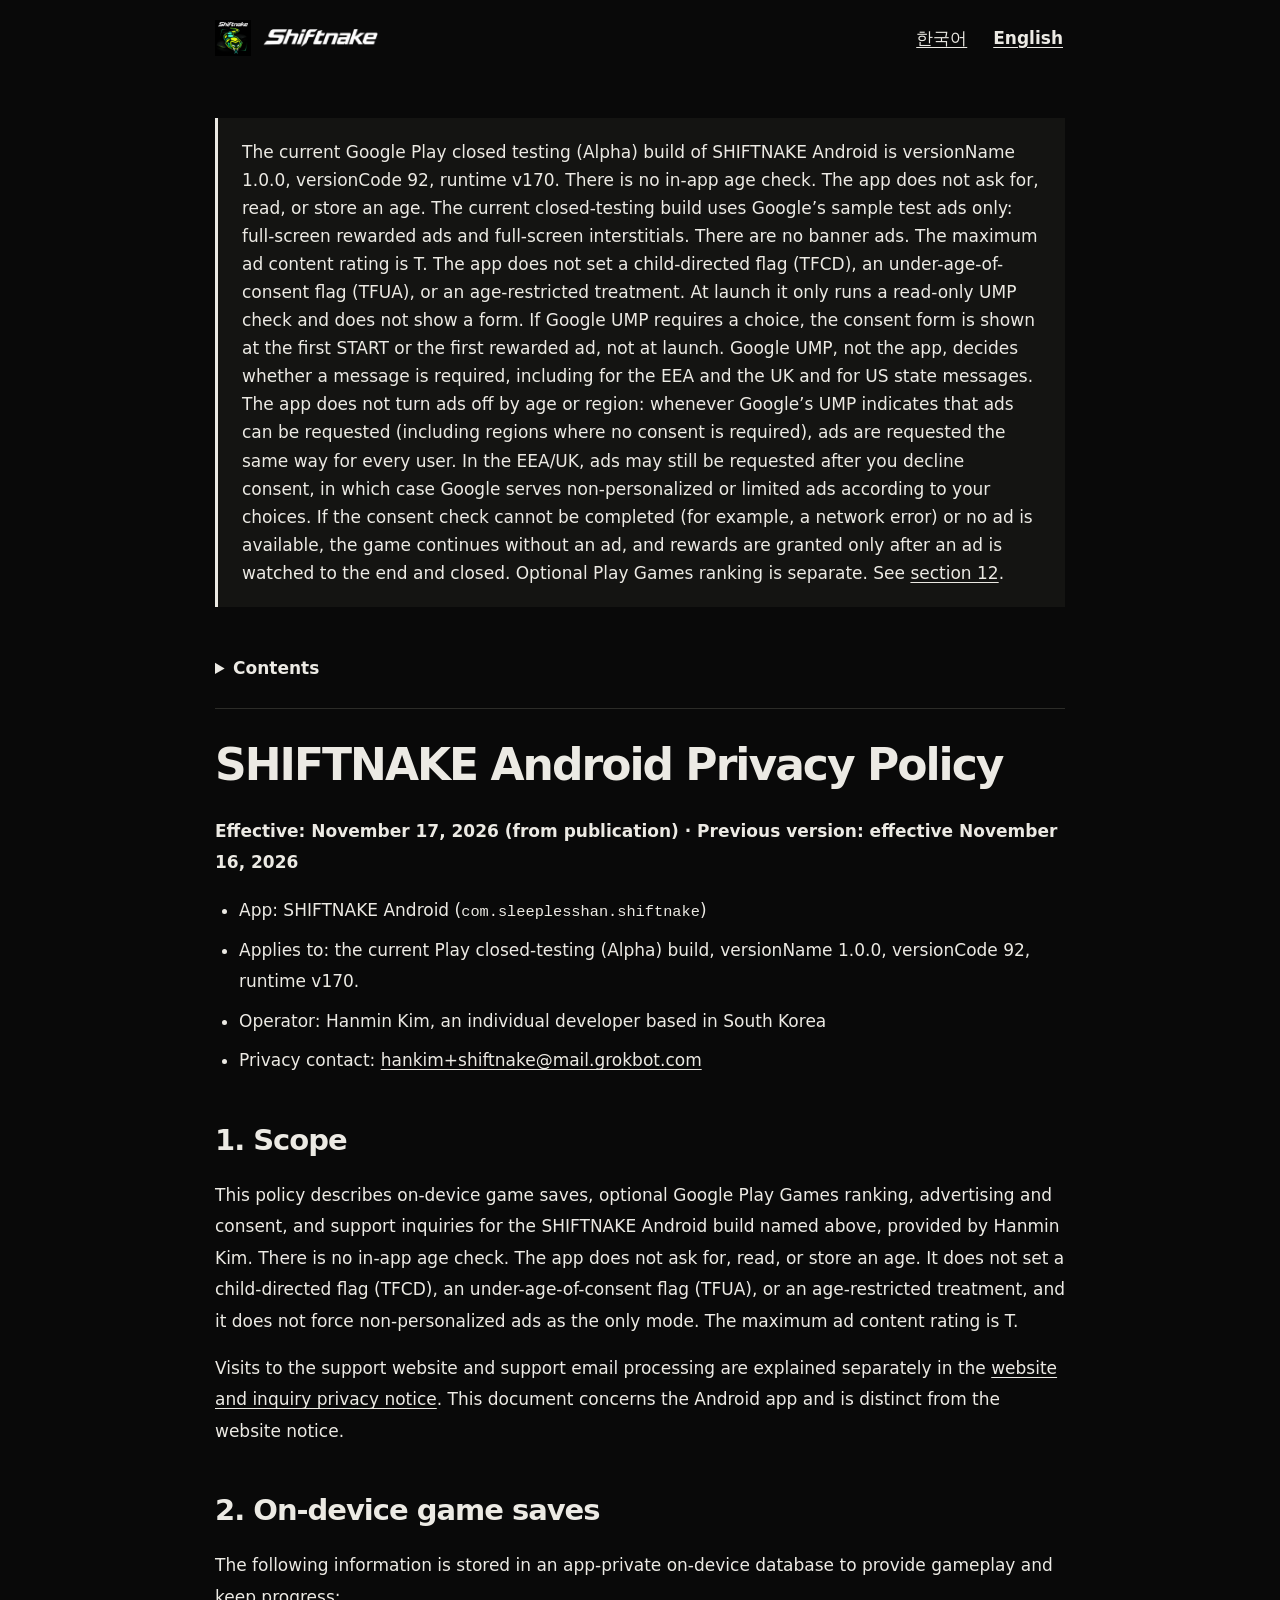
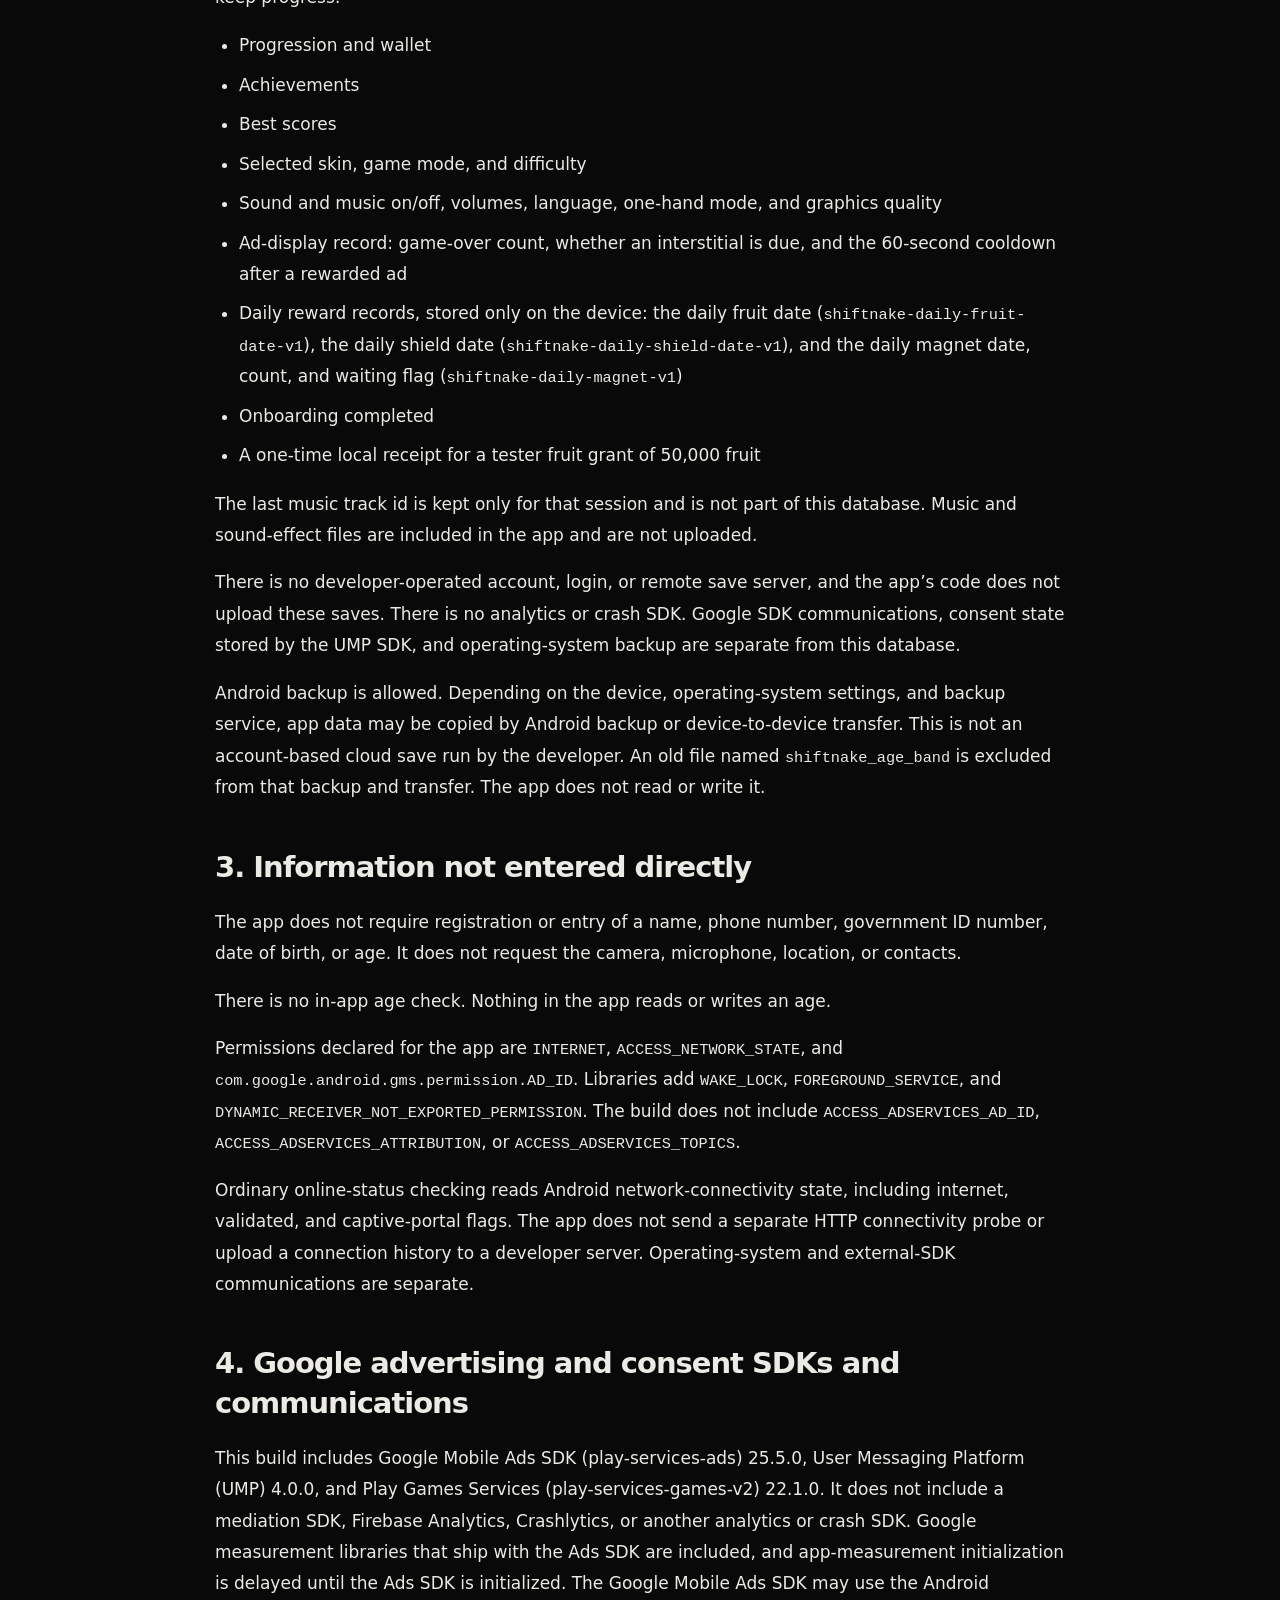
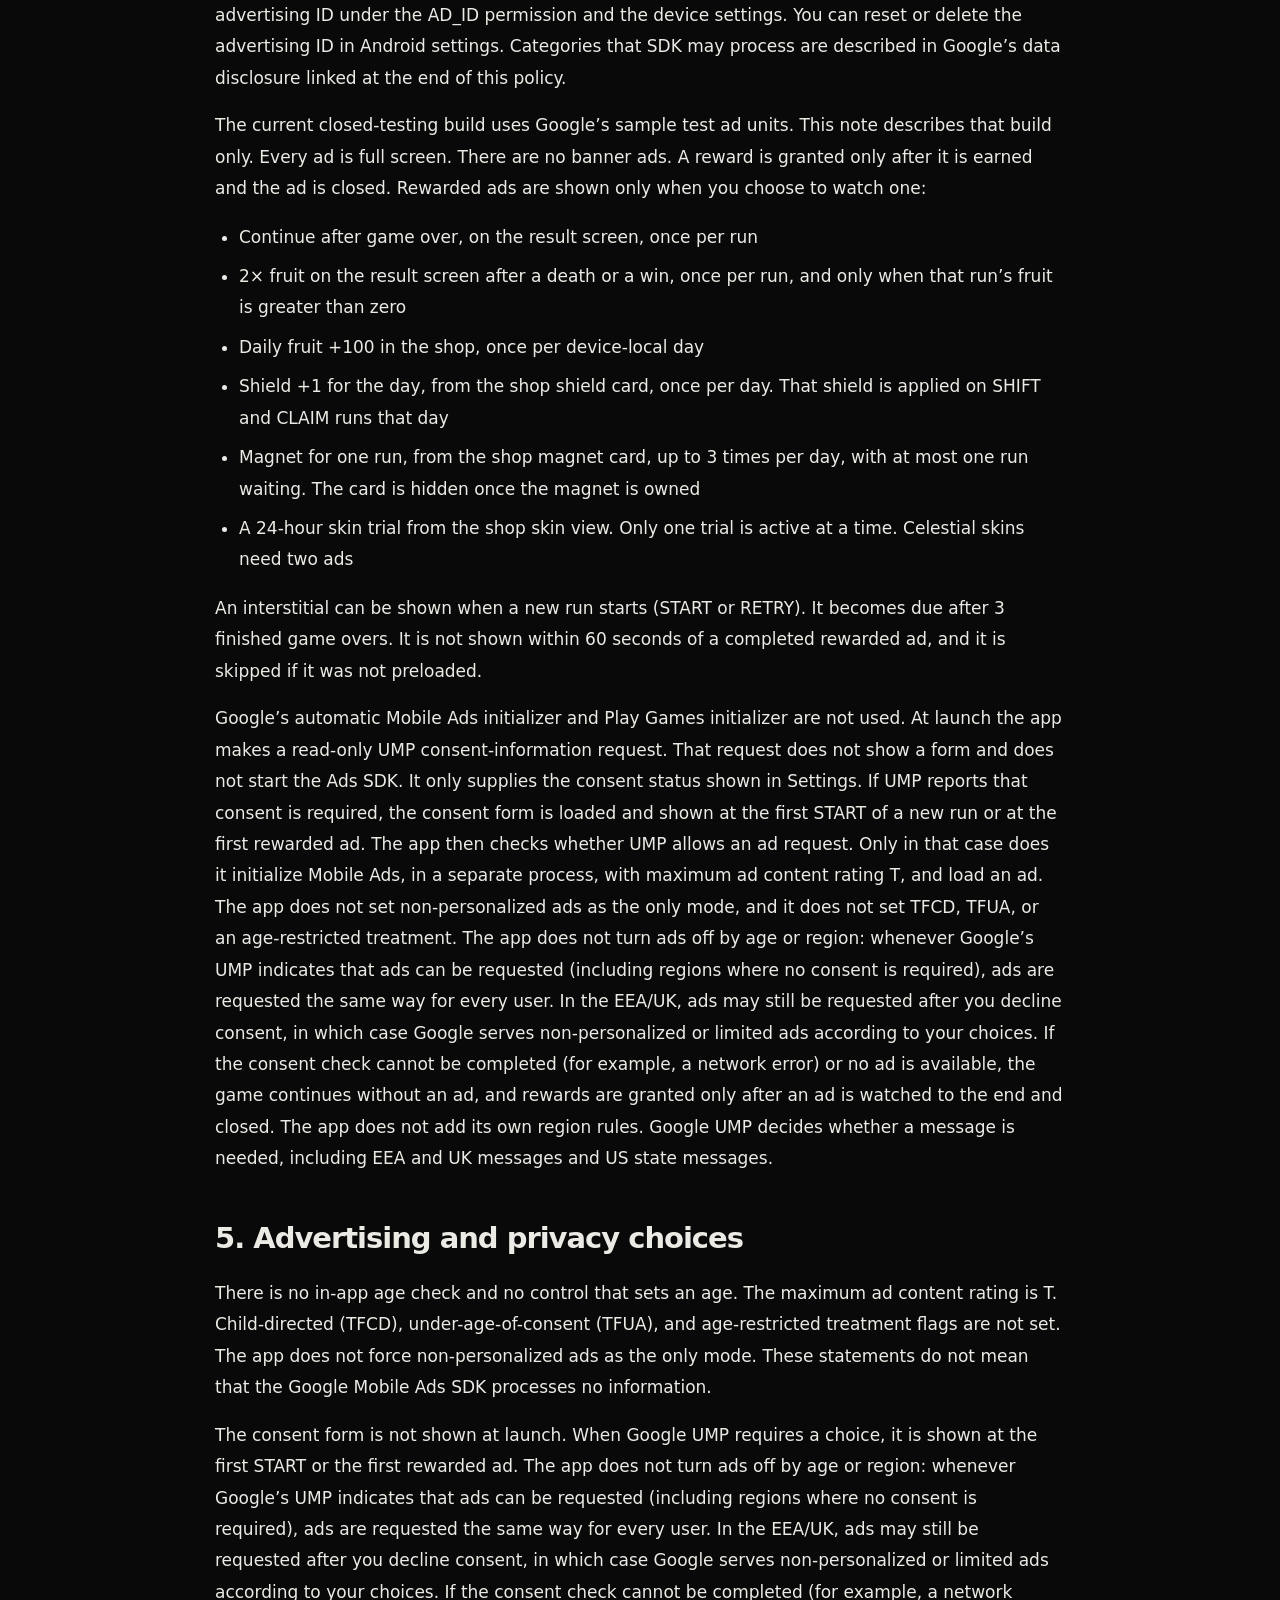
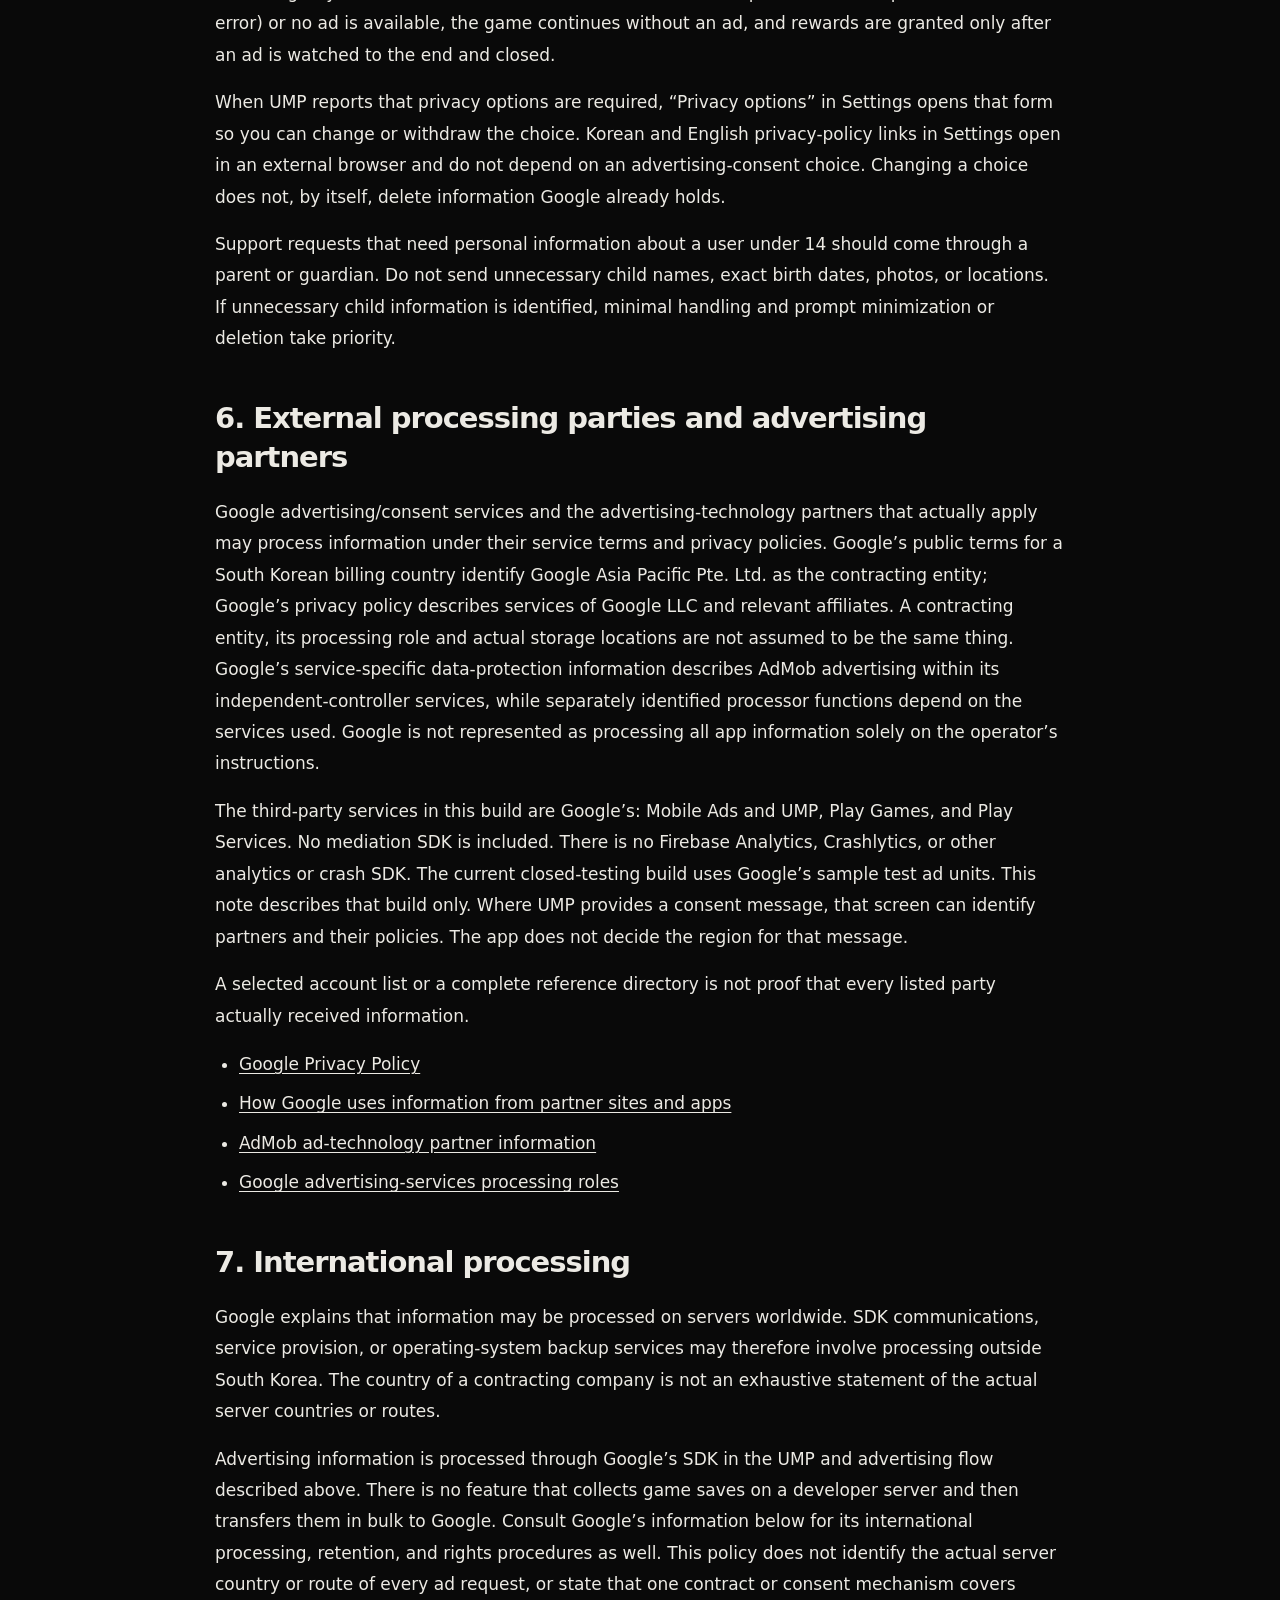
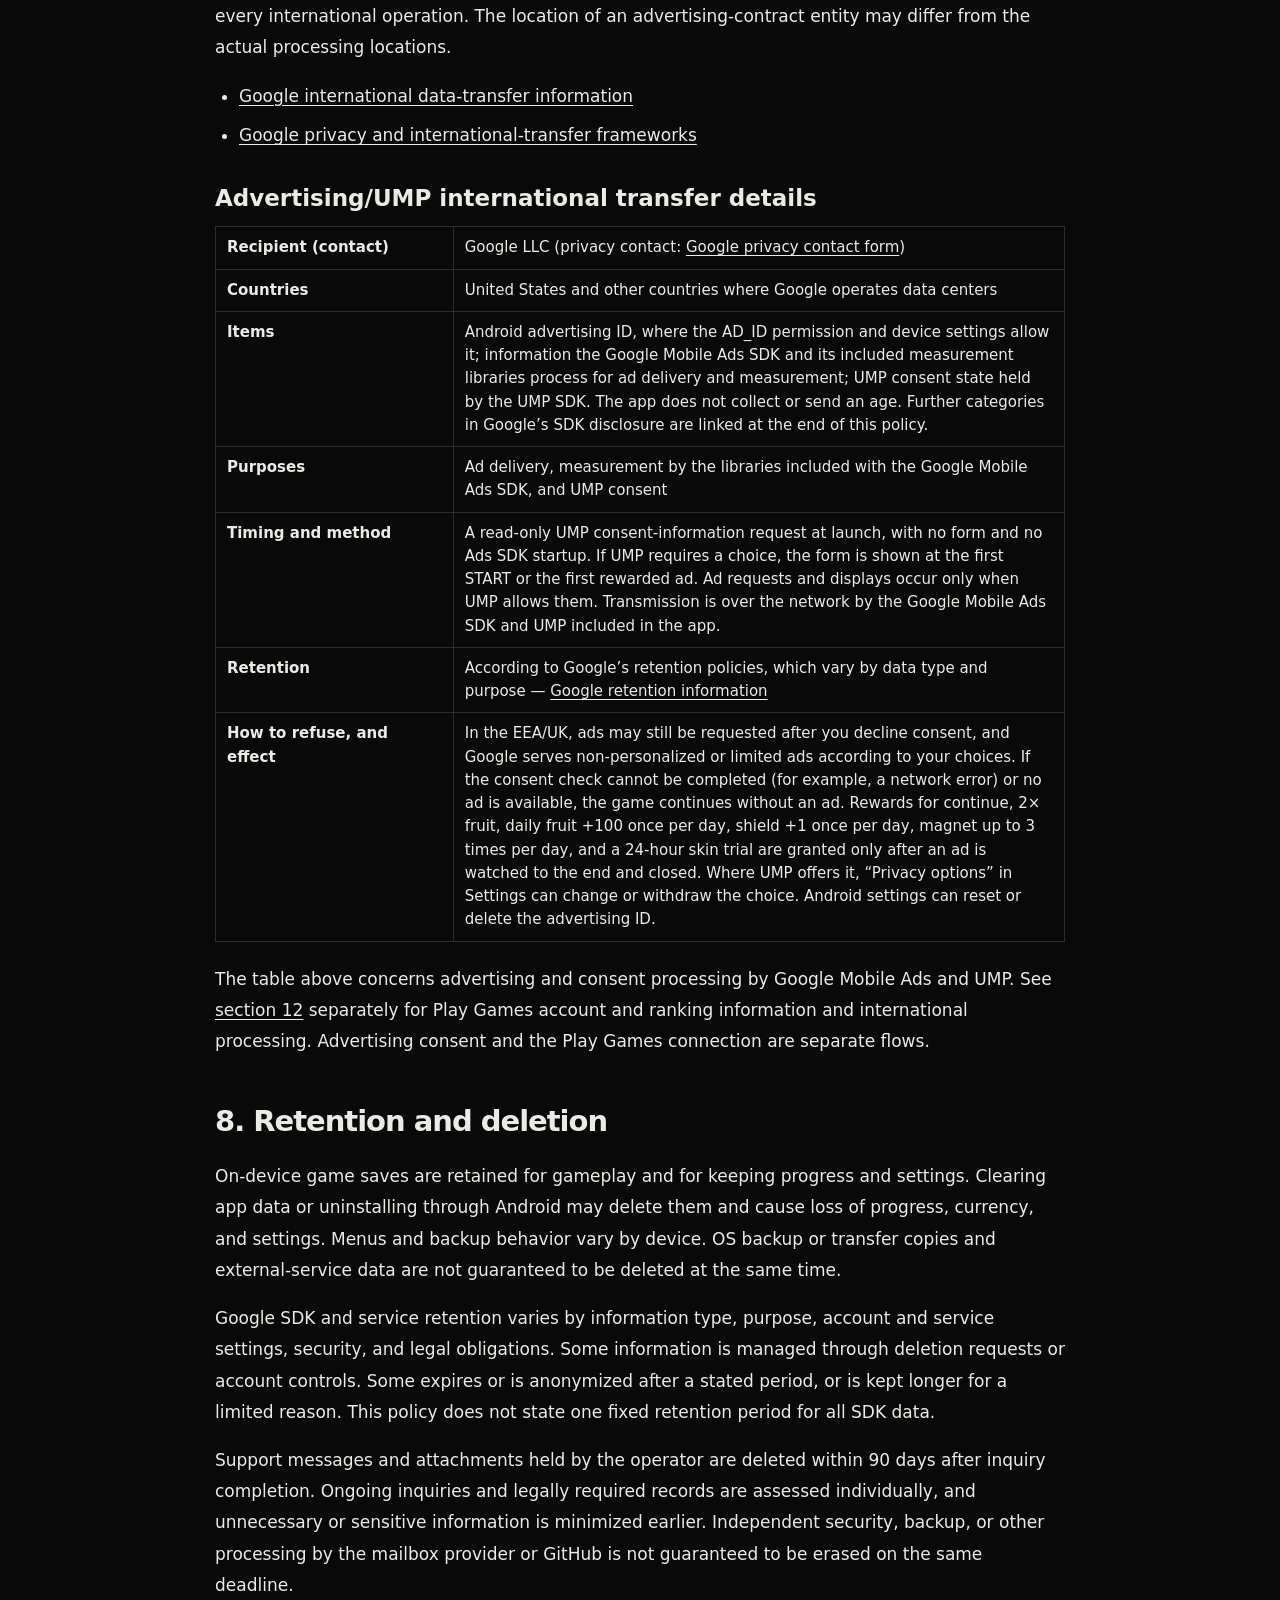
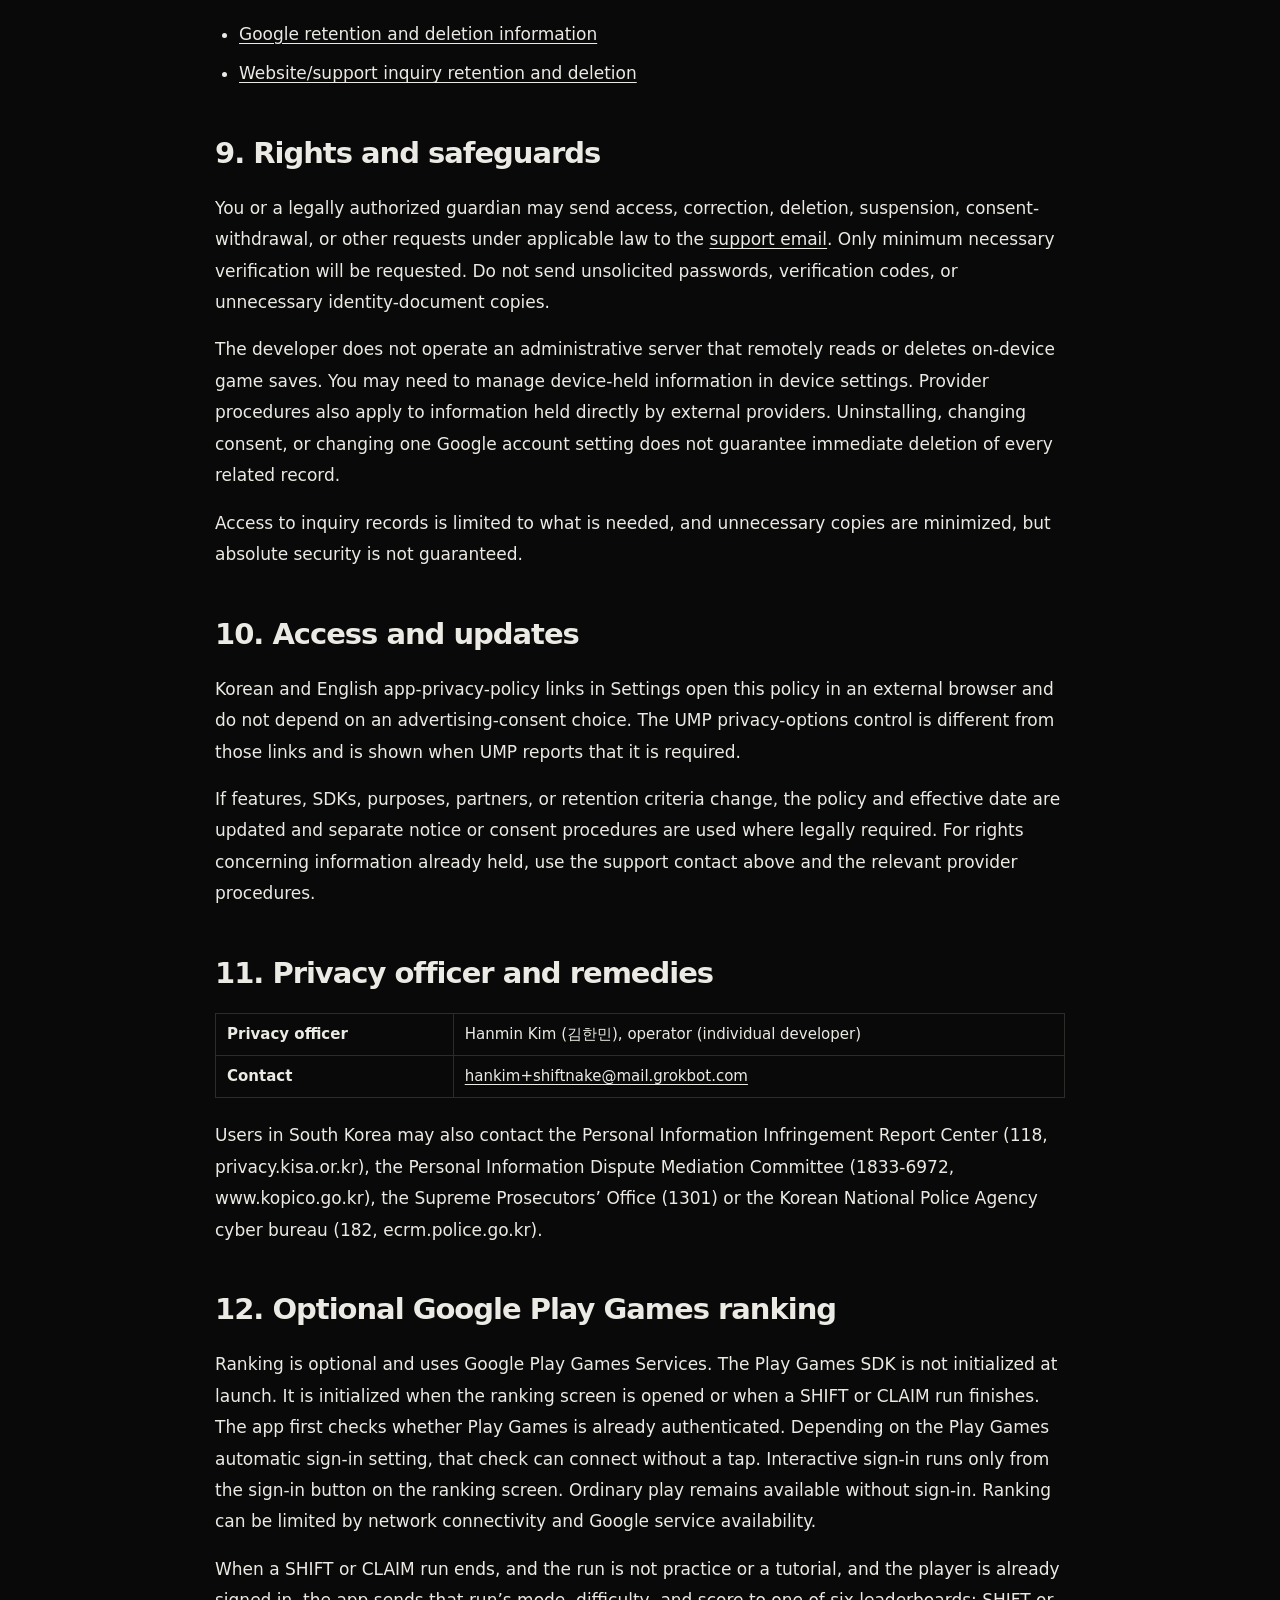
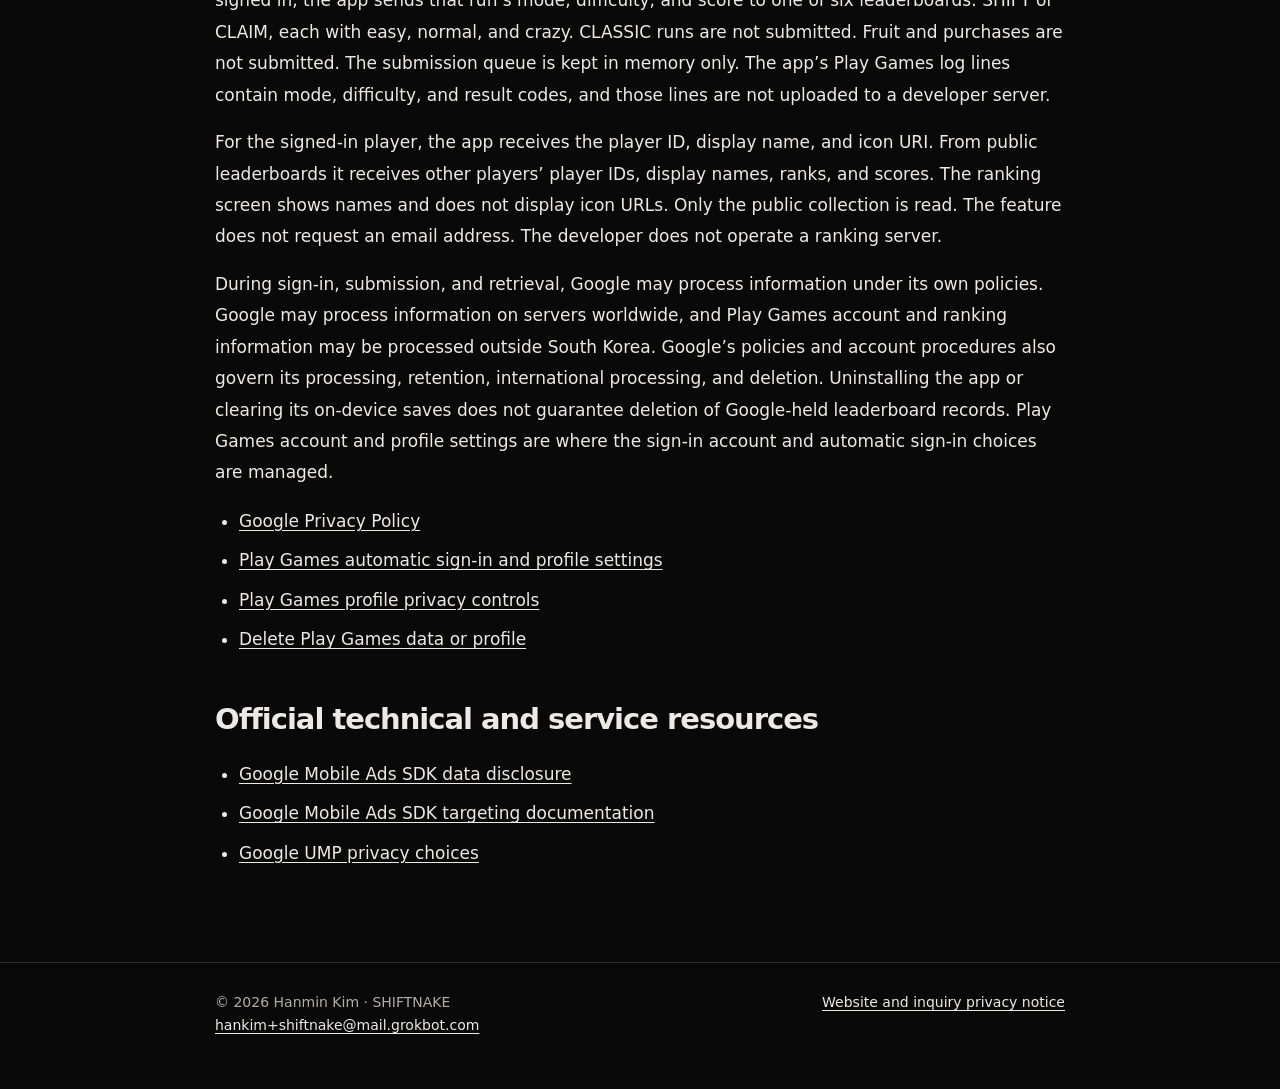
==== commit 87b1dc88: "Correct ad consent: declining UMP can still request ads. The current closed-testing build still uses" ====
--- a/android/privacy/en/index.html
+++ b/android/privacy/en/index.html
@@ -76,7 +76,7 @@
 @media (prefers-reduced-motion: reduce) { html { scroll-behavior: auto; } }
 
 .policy-nav{justify-content:space-between;flex-wrap:wrap}.policy-languages{display:flex;gap:22px;margin-left:auto}.policy-languages a{padding:8px 2px;min-height:44px}.policy-languages [aria-current]{color:var(--paper);font-weight:700}.policy-main{max-width:850px;padding-block:42px 76px}.policy-doc h1{max-width:100%;word-break:keep-all;overflow-wrap:normal;font-size:clamp(30px,5vw,44px);line-height:1.2;letter-spacing:-.045em}.policy-doc h2{max-width:100%;font-size:clamp(23px,3vw,29px);line-height:1.35;margin:44px 0 20px;letter-spacing:-.035em}.policy-doc p,.policy-doc li{line-height:1.85;overflow-wrap:anywhere}.policy-doc li+li{margin-top:8px}.policy-doc ul{padding-left:24px}.policy-summary{padding:20px 24px;margin:0 0 32px;background:var(--moss);border-left:3px solid var(--acid)}.policy-summary p{margin:0}.policy-toc{padding-block:15px 26px;margin-bottom:30px;border-bottom:1px solid #54715b}.policy-toc summary{cursor:pointer;font-weight:700}.policy-toc li{margin-block:8px}.policy-doc code{font-size:.9em;color:var(--acid)}.skip{position:absolute;left:-10000px}.skip:focus{left:18px;top:10px;z-index:5;background:var(--paper);color:var(--forest);padding:10px}.policy-footer{border-top:1px solid #54715b}@media(max-width:760px){.policy-main{padding-block:26px 46px}.policy-summary{padding:16px 18px}.policy-doc p,.policy-doc li{font-size:16px}.policy-doc h2{margin-top:36px}.policy-nav{min-height:70px}.policy-languages{gap:18px}}.policy-doc table{width:100%;border-collapse:collapse;margin:14px 0 22px;font-size:15px;line-height:1.55}.policy-doc th,.policy-doc td{border:1px solid rgba(214,222,230,.28);padding:9px 11px;text-align:left;vertical-align:top}.policy-doc th{width:28%;font-weight:700}
-.brand{display:inline-flex;align-items:center;gap:12px;min-height:44px;forced-color-adjust:none;background:#090909}.brand .icon{width:36px;height:36px;display:block}.brand .mark{height:18px;width:auto;display:block}:root{--forest:#090909;--moss:#141412;--paper:#eceae4;--soft:#b0aea6;--acid:#eceae4;--width:850px}.policy-main{max-width:850px}.policy-toc,.policy-footer{border-color:#2c2c28}.policy-doc th,.policy-doc td{border-color:#2c2c28}a{text-underline-offset:.18em}</style></head><body><a class="skip" href="#policy">Skip to policy</a><header><div class="wrap nav policy-nav"><a class="brand" href="https://sleeplesshan.github.io/"><img class="icon" src="../../../assets/app-icon-192.png" width="192" height="192" alt=""><img class="mark" src="../../../assets/title-wordmark-v1.png" width="1024" height="160" alt="SHIFTNAKE"></a><div class="policy-languages" aria-label="Language"><a href="../ko/" lang="ko">한국어</a><a href="../en/" lang="en" aria-current="page">English</a></div></div></header><main class="wrap policy-main"><aside class="policy-summary"><p>The current Google Play closed testing (Alpha) build of SHIFTNAKE Android is versionName 1.0.0, versionCode 92, runtime v170. There is no in-app age check. The app does not ask for, read, or store an age. Ads in this build are Google’s sample test ads only: full-screen rewarded ads and full-screen interstitials. There are no banner ads. The maximum ad content rating is T. The app does not set a child-directed flag (TFCD), an under-age-of-consent flag (TFUA), or an age-restricted treatment. At launch it only runs a read-only UMP check and does not show a form. If Google UMP requires a choice, the consent form is shown at the first START or the first rewarded ad, not at launch. Google UMP, not the app, decides whether a message is required, including for the EEA and the UK and for US state messages. If consent is declined or the consent step fails, play continues without ads. Optional Play Games ranking is separate. See <a href="#s13">section 12</a>.</p></aside><details class="policy-toc"><summary>Contents</summary><ol><li><a href="#s1">1. Scope</a></li><li><a href="#s2">2. On-device game saves</a></li><li><a href="#s3">3. Information not entered directly</a></li><li><a href="#s4">4. Google advertising and consent SDKs and communications</a></li><li><a href="#s5">5. Advertising and privacy choices</a></li><li><a href="#s6">6. External processing parties and advertising partners</a></li><li><a href="#s7">7. International processing</a></li><li><a href="#s8">8. Retention and deletion</a></li><li><a href="#s9">9. Rights and safeguards</a></li><li><a href="#s10">10. Access and updates</a></li><li><a href="#s12">11. Privacy officer and remedies</a></li><li><a href="#s13">12. Optional Google Play Games ranking</a></li><li><a href="#s11">Official technical and service resources</a></li></ol></details><article id="policy" class="policy-doc"><h1 id="s0">SHIFTNAKE Android Privacy Policy</h1>
+.brand{display:inline-flex;align-items:center;gap:12px;min-height:44px;forced-color-adjust:none;background:#090909}.brand .icon{width:36px;height:36px;display:block}.brand .mark{height:18px;width:auto;display:block}:root{--forest:#090909;--moss:#141412;--paper:#eceae4;--soft:#b0aea6;--acid:#eceae4;--width:850px}.policy-main{max-width:850px}.policy-toc,.policy-footer{border-color:#2c2c28}.policy-doc th,.policy-doc td{border-color:#2c2c28}a{text-underline-offset:.18em}</style></head><body><a class="skip" href="#policy">Skip to policy</a><header><div class="wrap nav policy-nav"><a class="brand" href="https://sleeplesshan.github.io/"><img class="icon" src="../../../assets/app-icon-192.png" width="192" height="192" alt=""><img class="mark" src="../../../assets/title-wordmark-v1.png" width="1024" height="160" alt="SHIFTNAKE"></a><div class="policy-languages" aria-label="Language"><a href="../ko/" lang="ko">한국어</a><a href="../en/" lang="en" aria-current="page">English</a></div></div></header><main class="wrap policy-main"><aside class="policy-summary"><p>The current Google Play closed testing (Alpha) build of SHIFTNAKE Android is versionName 1.0.0, versionCode 92, runtime v170. There is no in-app age check. The app does not ask for, read, or store an age. The current closed-testing build uses Google’s sample test ads only: full-screen rewarded ads and full-screen interstitials. There are no banner ads. The maximum ad content rating is T. The app does not set a child-directed flag (TFCD), an under-age-of-consent flag (TFUA), or an age-restricted treatment. At launch it only runs a read-only UMP check and does not show a form. If Google UMP requires a choice, the consent form is shown at the first START or the first rewarded ad, not at launch. Google UMP, not the app, decides whether a message is required, including for the EEA and the UK and for US state messages. The app does not turn ads off by age or region: whenever Google’s UMP indicates that ads can be requested (including regions where no consent is required), ads are requested the same way for every user. In the EEA/UK, ads may still be requested after you decline consent, in which case Google serves non-personalized or limited ads according to your choices. If the consent check cannot be completed (for example, a network error) or no ad is available, the game continues without an ad, and rewards are granted only after an ad is watched to the end and closed. Optional Play Games ranking is separate. See <a href="#s13">section 12</a>.</p></aside><details class="policy-toc"><summary>Contents</summary><ol><li><a href="#s1">1. Scope</a></li><li><a href="#s2">2. On-device game saves</a></li><li><a href="#s3">3. Information not entered directly</a></li><li><a href="#s4">4. Google advertising and consent SDKs and communications</a></li><li><a href="#s5">5. Advertising and privacy choices</a></li><li><a href="#s6">6. External processing parties and advertising partners</a></li><li><a href="#s7">7. International processing</a></li><li><a href="#s8">8. Retention and deletion</a></li><li><a href="#s9">9. Rights and safeguards</a></li><li><a href="#s10">10. Access and updates</a></li><li><a href="#s12">11. Privacy officer and remedies</a></li><li><a href="#s13">12. Optional Google Play Games ranking</a></li><li><a href="#s11">Official technical and service resources</a></li></ol></details><article id="policy" class="policy-doc"><h1 id="s0">SHIFTNAKE Android Privacy Policy</h1>
 <p><strong>Effective: November 17, 2026 (from publication) · Previous version: effective November 16, 2026</strong></p>
 <ul>
 <li>App: SHIFTNAKE Android (<code>com.sleeplesshan.shiftnake</code>)</li>
@@ -110,7 +110,7 @@
 <p>Ordinary online-status checking reads Android network-connectivity state, including internet, validated, and captive-portal flags. The app does not send a separate HTTP connectivity probe or upload a connection history to a developer server. Operating-system and external-SDK communications are separate.</p>
 <h2 id="s4">4. Google advertising and consent SDKs and communications</h2>
 <p>This build includes Google Mobile Ads SDK (play-services-ads) 25.5.0, User Messaging Platform (UMP) 4.0.0, and Play Games Services (play-services-games-v2) 22.1.0. It does not include a mediation SDK, Firebase Analytics, Crashlytics, or another analytics or crash SDK. Google measurement libraries that ship with the Ads SDK are included, and app-measurement initialization is delayed until the Ads SDK is initialized. The Google Mobile Ads SDK may use the Android advertising ID under the AD_ID permission and the device settings. You can reset or delete the advertising ID in Android settings. Categories that SDK may process are described in Google’s data disclosure linked at the end of this policy.</p>
-<p>Ads in this closed-testing build are Google’s sample test ad units. The signed build does not contain a live AdMob publisher ID. Every ad is full screen. There are no banner ads. A reward is granted only after it is earned and the ad is closed. Rewarded ads are shown only when you choose to watch one:</p>
+<p>The current closed-testing build uses Google’s sample test ad units. This note describes that build only. Every ad is full screen. There are no banner ads. A reward is granted only after it is earned and the ad is closed. Rewarded ads are shown only when you choose to watch one:</p>
 <ul>
 <li>Continue after game over, on the result screen, once per run</li>
 <li>2× fruit on the result screen after a death or a win, once per run, and only when that run’s fruit is greater than zero</li>
@@ -120,15 +120,15 @@
 <li>A 24-hour skin trial from the shop skin view. Only one trial is active at a time. Celestial skins need two ads</li>
 </ul>
 <p>An interstitial can be shown when a new run starts (START or RETRY). It becomes due after 3 finished game overs. It is not shown within 60 seconds of a completed rewarded ad, and it is skipped if it was not preloaded.</p>
-<p>Google’s automatic Mobile Ads initializer and Play Games initializer are not used. At launch the app makes a read-only UMP consent-information request. That request does not show a form and does not start the Ads SDK. It only supplies the consent status shown in Settings. If UMP reports that consent is required, the consent form is loaded and shown at the first START of a new run or at the first rewarded ad. The app then checks whether UMP allows an ad request. Only in that case does it initialize Mobile Ads, in a separate process, with maximum ad content rating T, and load an ad. The app does not set non-personalized ads as the only mode, and it does not set TFCD, TFUA, or an age-restricted treatment. If consent is not given or the consent step fails, the ad request is skipped and play continues without ads. The app does not bypass that gate. The app has no region logic of its own. Google UMP decides whether a message is needed, including EEA and UK messages and US state messages.</p>
+<p>Google’s automatic Mobile Ads initializer and Play Games initializer are not used. At launch the app makes a read-only UMP consent-information request. That request does not show a form and does not start the Ads SDK. It only supplies the consent status shown in Settings. If UMP reports that consent is required, the consent form is loaded and shown at the first START of a new run or at the first rewarded ad. The app then checks whether UMP allows an ad request. Only in that case does it initialize Mobile Ads, in a separate process, with maximum ad content rating T, and load an ad. The app does not set non-personalized ads as the only mode, and it does not set TFCD, TFUA, or an age-restricted treatment. The app does not turn ads off by age or region: whenever Google’s UMP indicates that ads can be requested (including regions where no consent is required), ads are requested the same way for every user. In the EEA/UK, ads may still be requested after you decline consent, in which case Google serves non-personalized or limited ads according to your choices. If the consent check cannot be completed (for example, a network error) or no ad is available, the game continues without an ad, and rewards are granted only after an ad is watched to the end and closed. The app does not add its own region rules. Google UMP decides whether a message is needed, including EEA and UK messages and US state messages.</p>
 <h2 id="s5">5. Advertising and privacy choices</h2>
 <p>There is no in-app age check and no control that sets an age. The maximum ad content rating is T. Child-directed (TFCD), under-age-of-consent (TFUA), and age-restricted treatment flags are not set. The app does not force non-personalized ads as the only mode. These statements do not mean that the Google Mobile Ads SDK processes no information.</p>
-<p>The consent form is not shown at launch. When Google UMP requires a choice, it is shown at the first START or the first rewarded ad. Google UMP decides the region, including the EEA and the UK and US state messages. If you decline, or the consent step fails, play continues and rewarded ads and interstitials are not shown.</p>
+<p>The consent form is not shown at launch. When Google UMP requires a choice, it is shown at the first START or the first rewarded ad. The app does not turn ads off by age or region: whenever Google’s UMP indicates that ads can be requested (including regions where no consent is required), ads are requested the same way for every user. In the EEA/UK, ads may still be requested after you decline consent, in which case Google serves non-personalized or limited ads according to your choices. If the consent check cannot be completed (for example, a network error) or no ad is available, the game continues without an ad, and rewards are granted only after an ad is watched to the end and closed.</p>
 <p>When UMP reports that privacy options are required, “Privacy options” in Settings opens that form so you can change or withdraw the choice. Korean and English privacy-policy links in Settings open in an external browser and do not depend on an advertising-consent choice. Changing a choice does not, by itself, delete information Google already holds.</p>
 <p>Support requests that need personal information about a user under 14 should come through a parent or guardian. Do not send unnecessary child names, exact birth dates, photos, or locations. If unnecessary child information is identified, minimal handling and prompt minimization or deletion take priority.</p>
 <h2 id="s6">6. External processing parties and advertising partners</h2>
 <p>Google advertising/consent services and the advertising-technology partners that actually apply may process information under their service terms and privacy policies. Google’s public terms for a South Korean billing country identify Google Asia Pacific Pte. Ltd. as the contracting entity; Google’s privacy policy describes services of Google LLC and relevant affiliates. A contracting entity, its processing role and actual storage locations are not assumed to be the same thing. Google’s service-specific data-protection information describes AdMob advertising within its independent-controller services, while separately identified processor functions depend on the services used. Google is not represented as processing all app information solely on the operator’s instructions.</p>
-<p>The third-party services in this build are Google’s: Mobile Ads and UMP, Play Games, and Play Services. No mediation SDK is included. There is no Firebase Analytics, Crashlytics, or other analytics or crash SDK. This closed-testing build uses Google’s sample test ad units, and the signed build does not contain a live AdMob publisher ID. Where UMP provides a consent message, that screen can identify partners and their policies. The app does not decide the region for that message.</p>
+<p>The third-party services in this build are Google’s: Mobile Ads and UMP, Play Games, and Play Services. No mediation SDK is included. There is no Firebase Analytics, Crashlytics, or other analytics or crash SDK. The current closed-testing build uses Google’s sample test ad units. This note describes that build only. Where UMP provides a consent message, that screen can identify partners and their policies. The app does not decide the region for that message.</p>
 <p>A selected account list or a complete reference directory is not proof that every listed party actually received information.</p>
 <ul>
 <li><a href="https://policies.google.com/privacy?hl=en" target="_blank" rel="noopener noreferrer">Google Privacy Policy</a></li>
@@ -151,7 +151,7 @@
 <tr><th>Purposes</th><td>Ad delivery, measurement by the libraries included with the Google Mobile Ads SDK, and UMP consent</td></tr>
 <tr><th>Timing and method</th><td>A read-only UMP consent-information request at launch, with no form and no Ads SDK startup. If UMP requires a choice, the form is shown at the first START or the first rewarded ad. Ad requests and displays occur only when UMP allows them. Transmission is over the network by the Google Mobile Ads SDK and UMP included in the app.</td></tr>
 <tr><th>Retention</th><td>According to Google’s retention policies, which vary by data type and purpose — <a href="https://policies.google.com/technologies/retention?hl=en" target="_blank" rel="noopener noreferrer">Google retention information</a></td></tr>
-<tr><th>How to refuse, and effect</th><td>Declining the UMP choice, or a failed consent step, leaves ordinary play available and does not show rewarded ads or interstitials. Those rewarded ads are continue, 2× fruit, daily fruit +100 once per day, shield +1 once per day, magnet up to 3 times per day, and a 24-hour skin trial. Where UMP offers it, “Privacy options” in Settings can change or withdraw the choice. Android settings can reset or delete the advertising ID.</td></tr>
+<tr><th>How to refuse, and effect</th><td>In the EEA/UK, ads may still be requested after you decline consent, and Google serves non-personalized or limited ads according to your choices. If the consent check cannot be completed (for example, a network error) or no ad is available, the game continues without an ad. Rewards for continue, 2× fruit, daily fruit +100 once per day, shield +1 once per day, magnet up to 3 times per day, and a 24-hour skin trial are granted only after an ad is watched to the end and closed. Where UMP offers it, “Privacy options” in Settings can change or withdraw the choice. Android settings can reset or delete the advertising ID.</td></tr>
 </table>
 <p>The table above concerns advertising and consent processing by Google Mobile Ads and UMP. See <a href="#s13">section 12</a> separately for Play Games account and ranking information and international processing. Advertising consent and the Play Games connection are separate flows.</p>
 <h2 id="s8">8. Retention and deletion</h2>
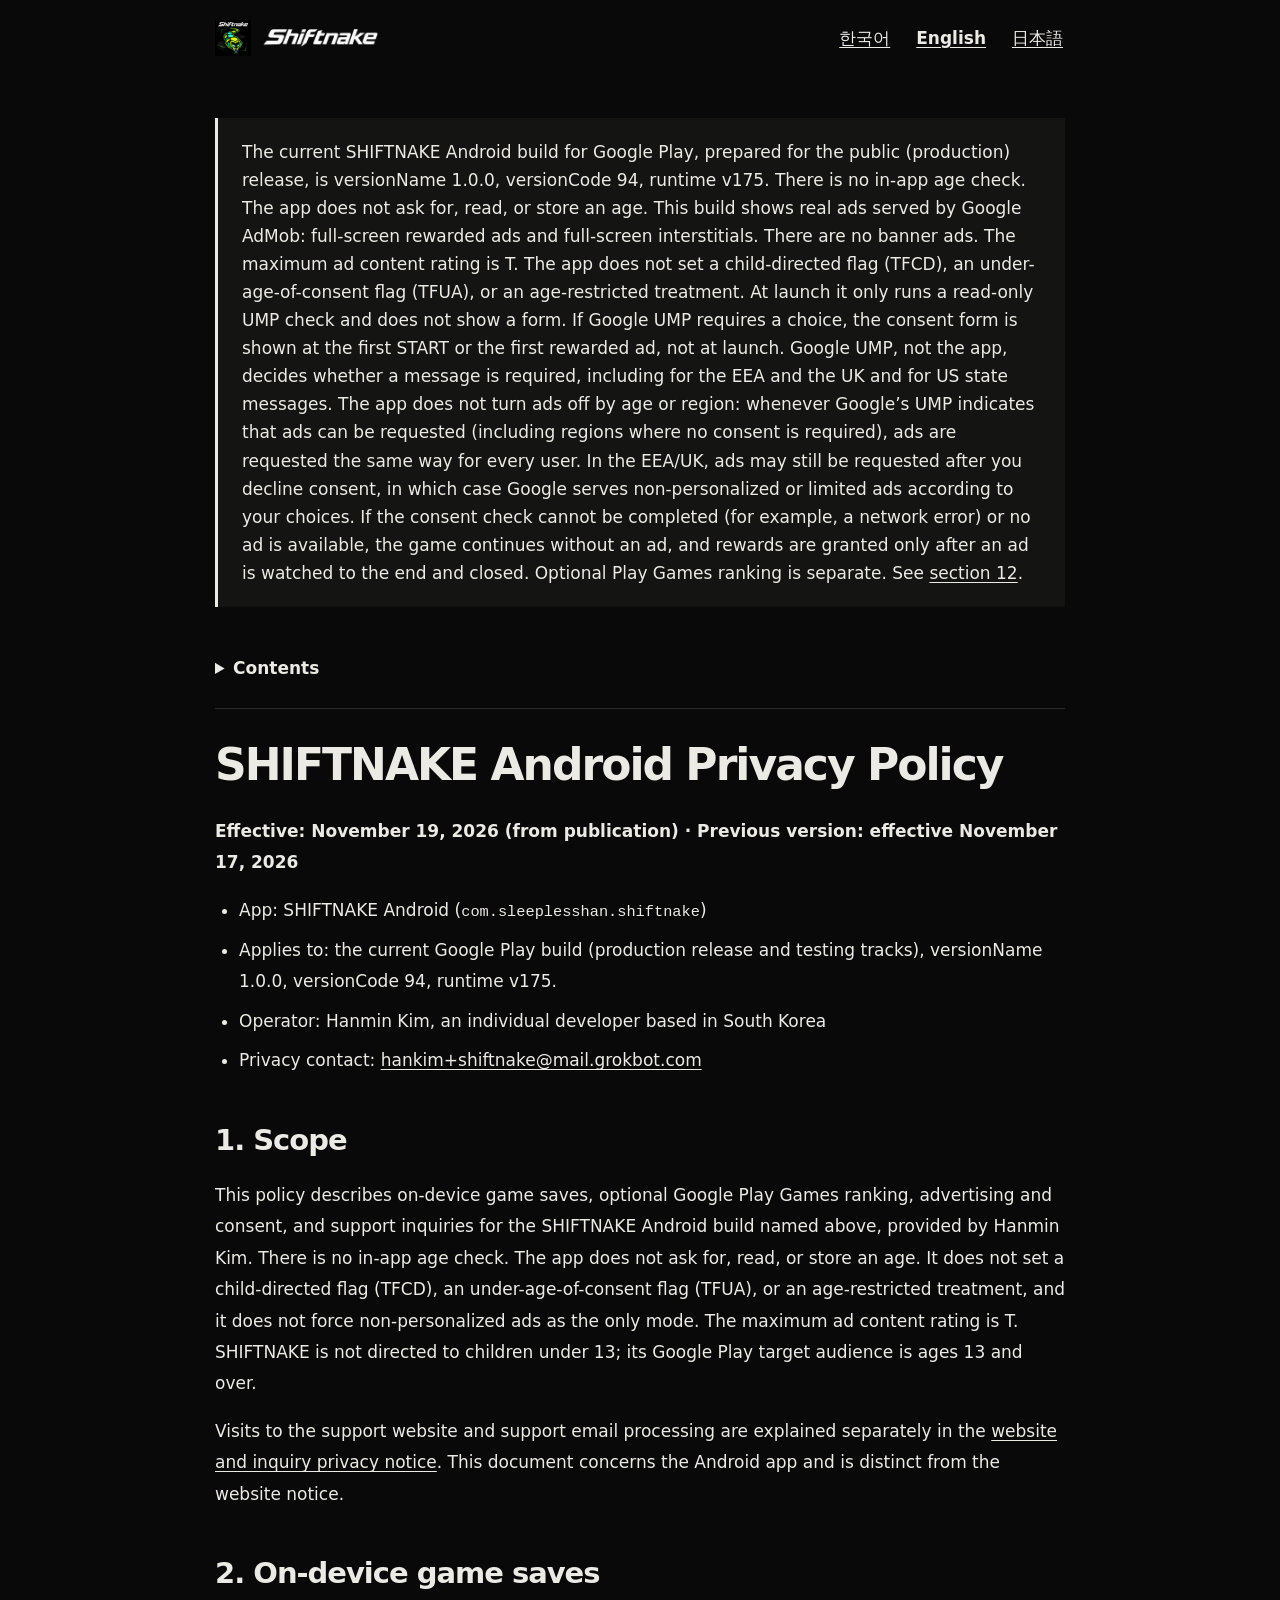
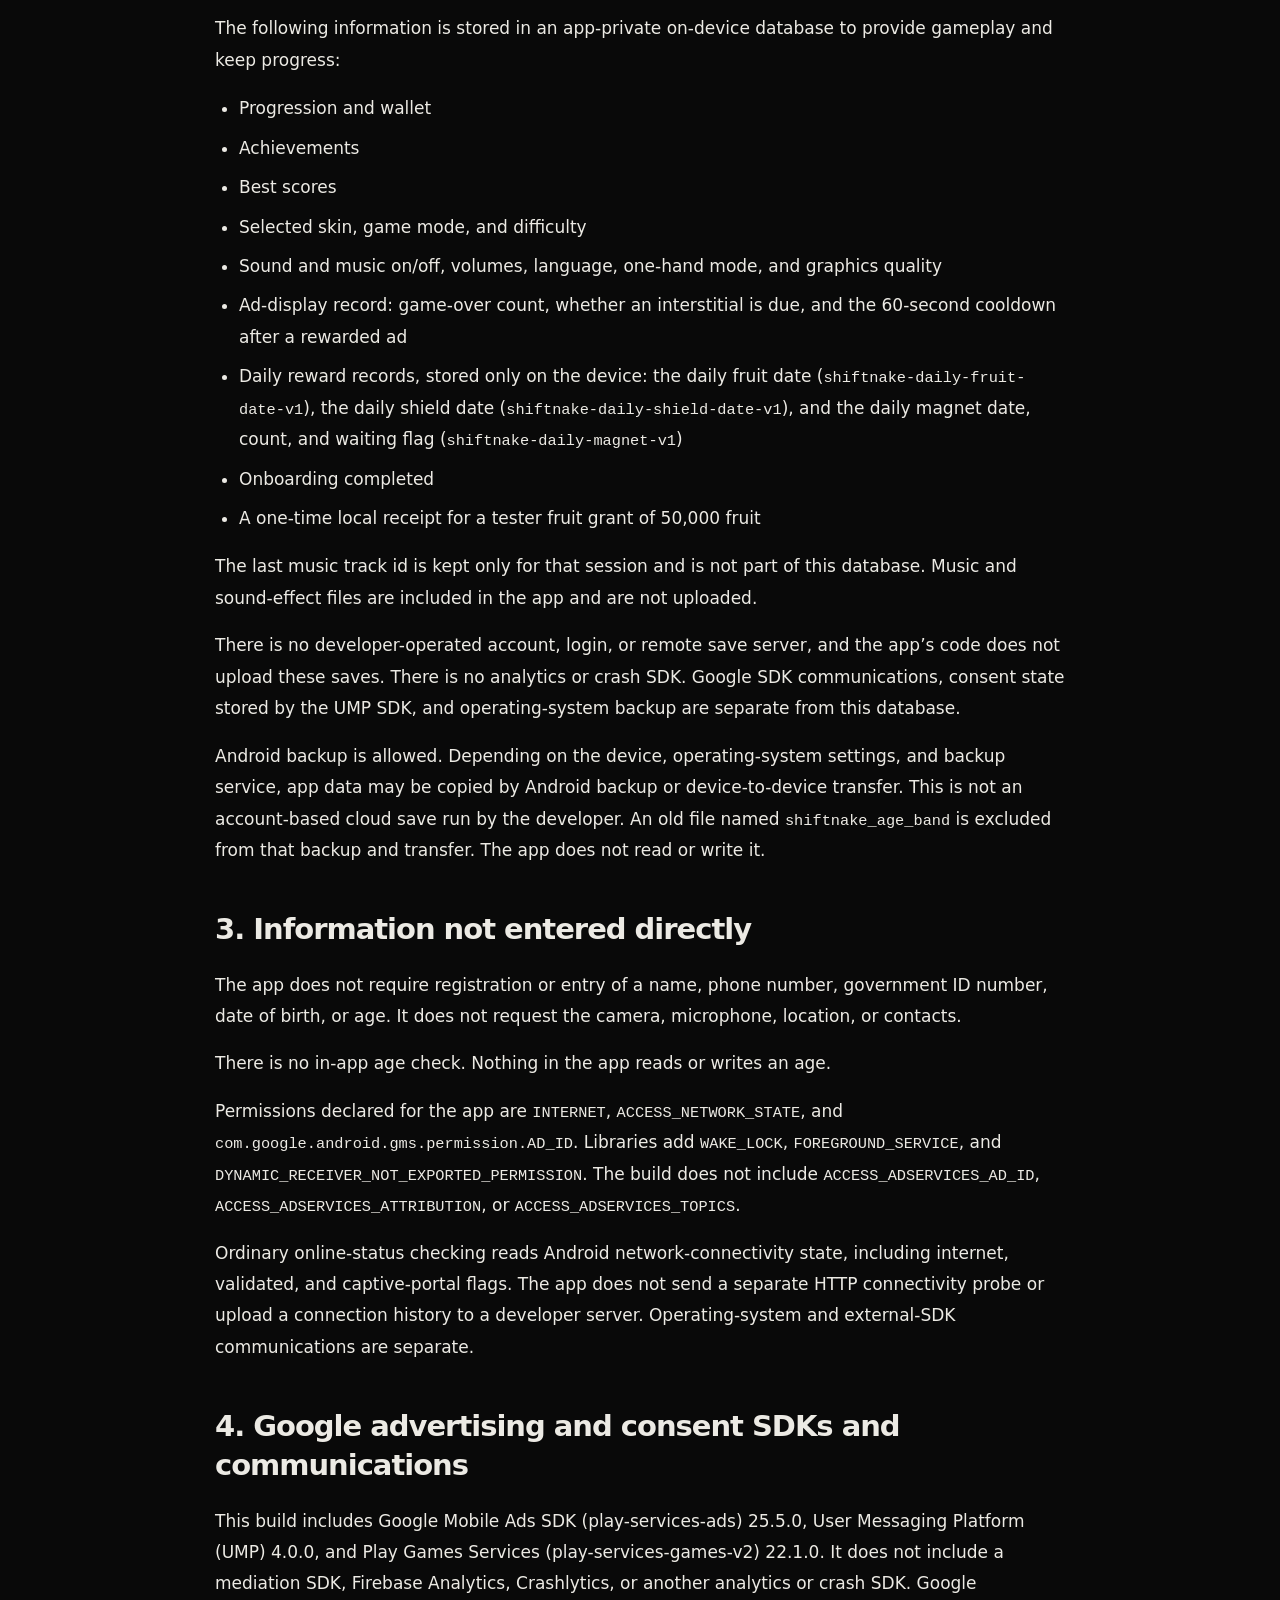
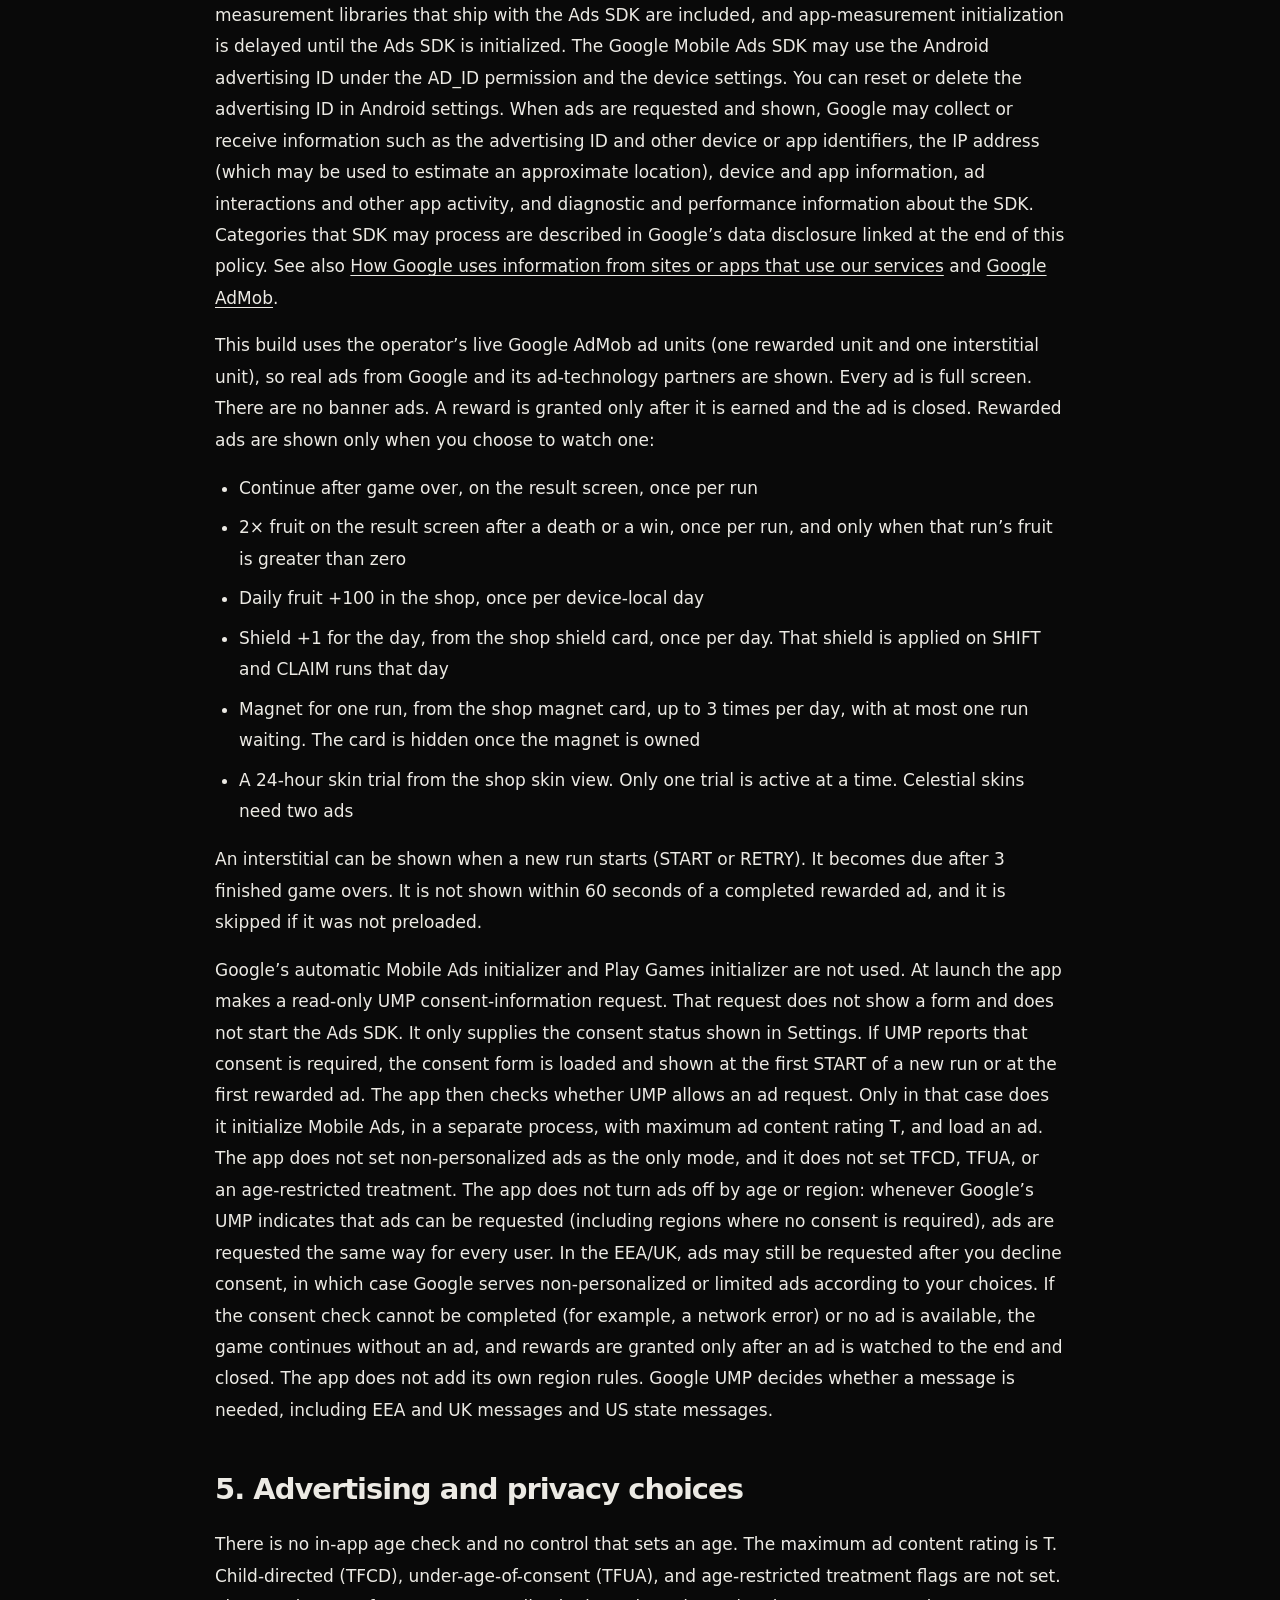
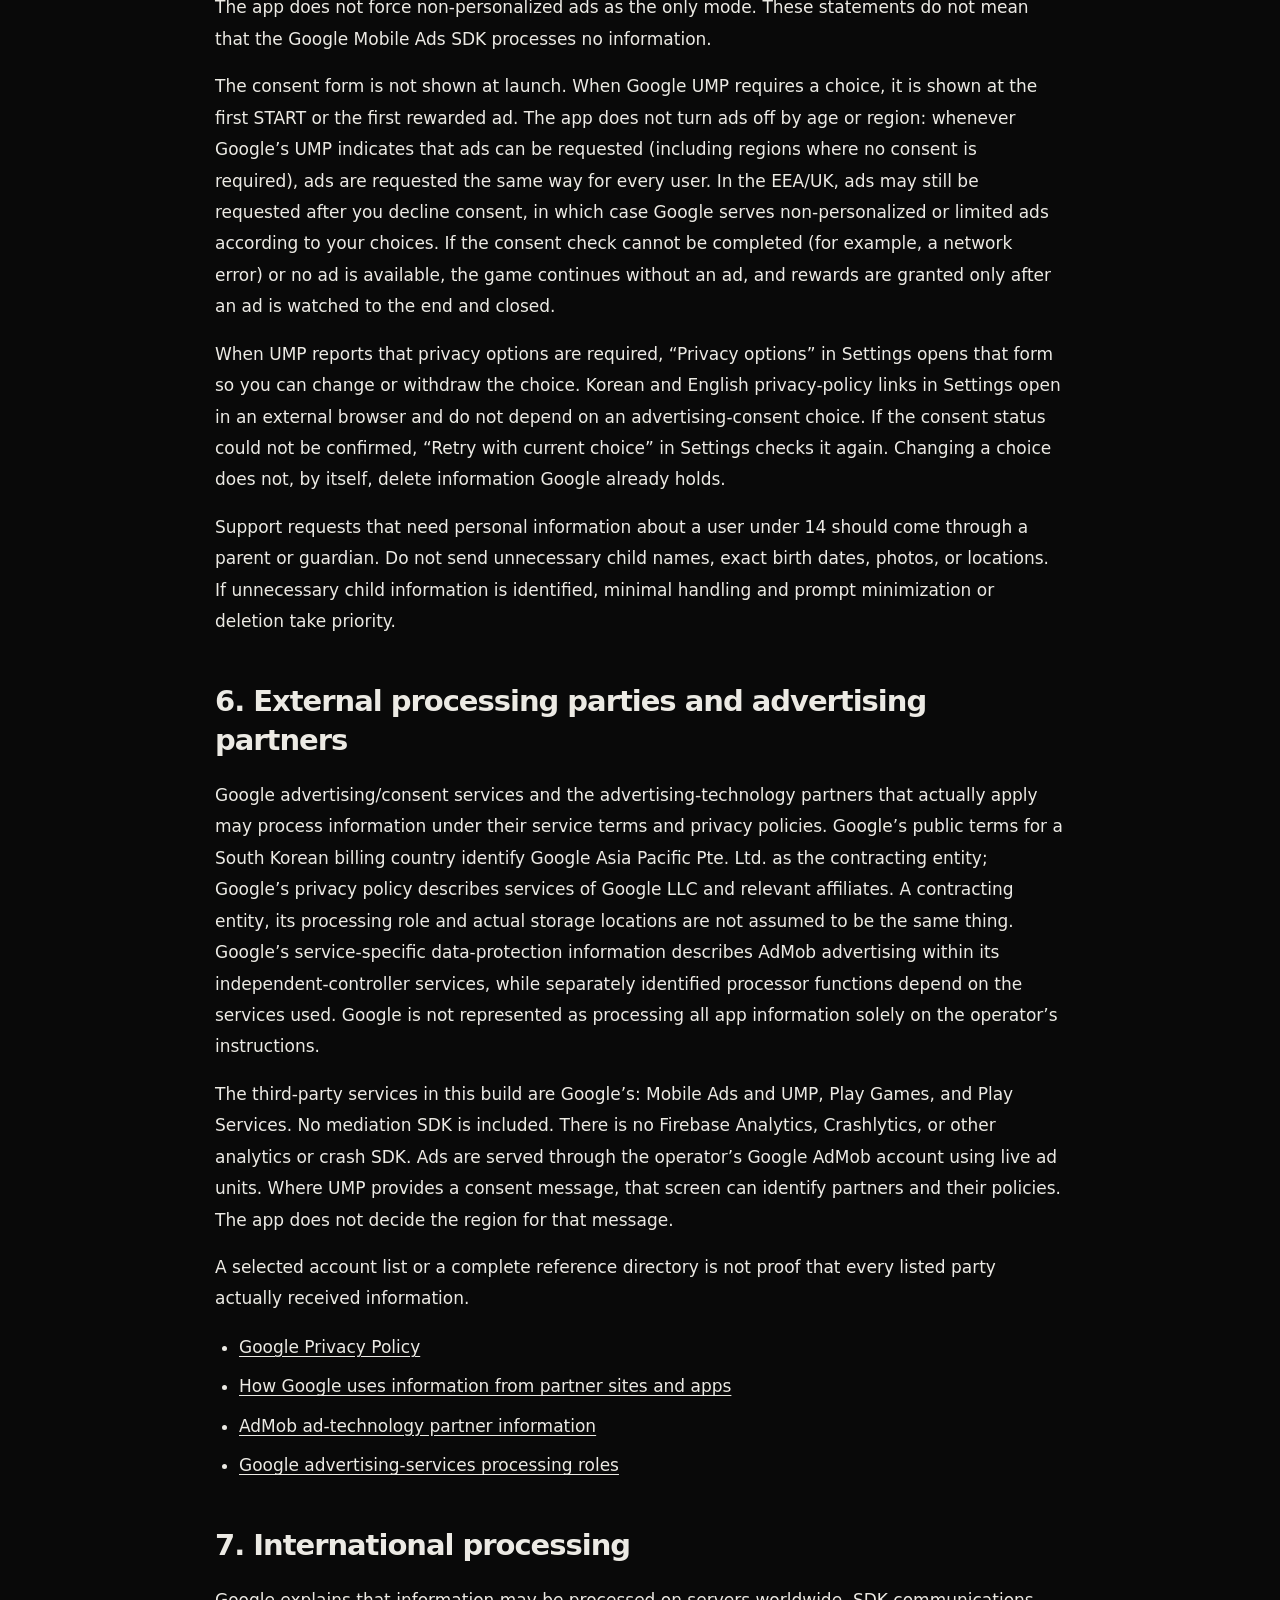
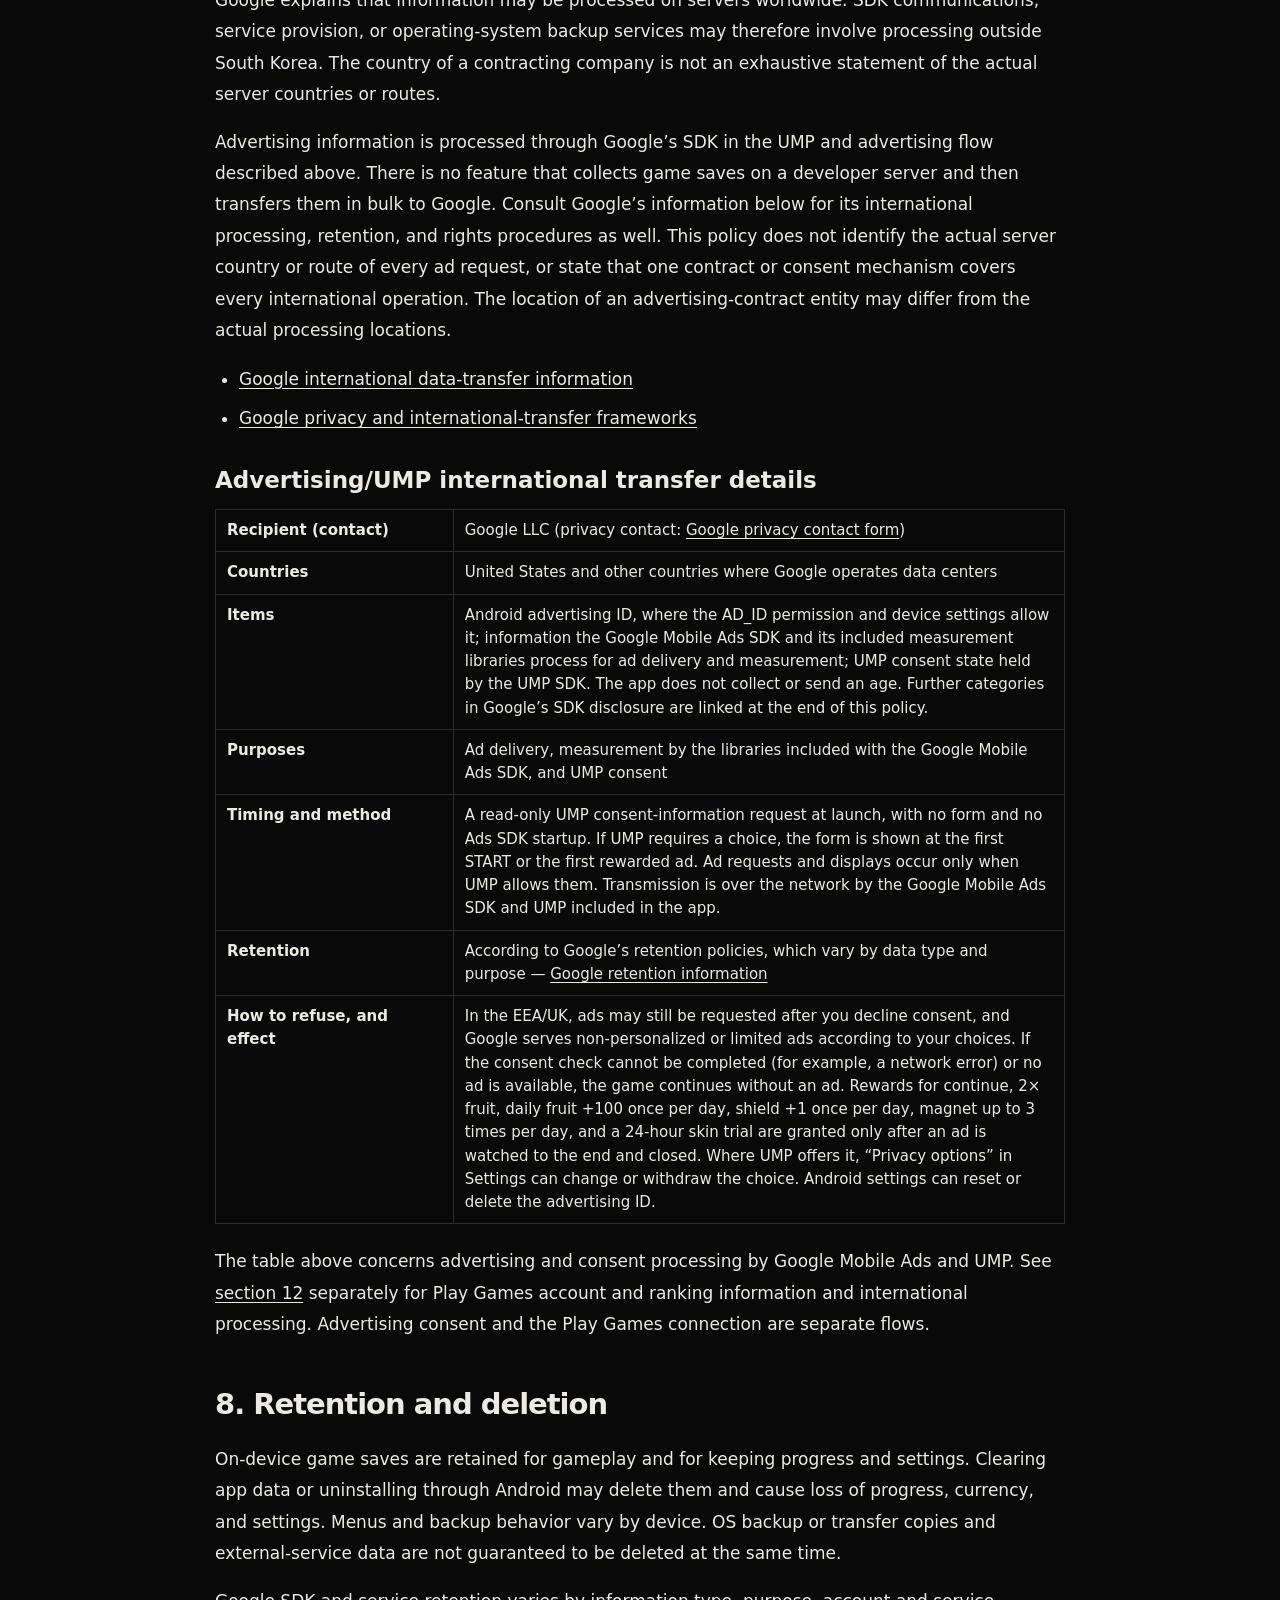
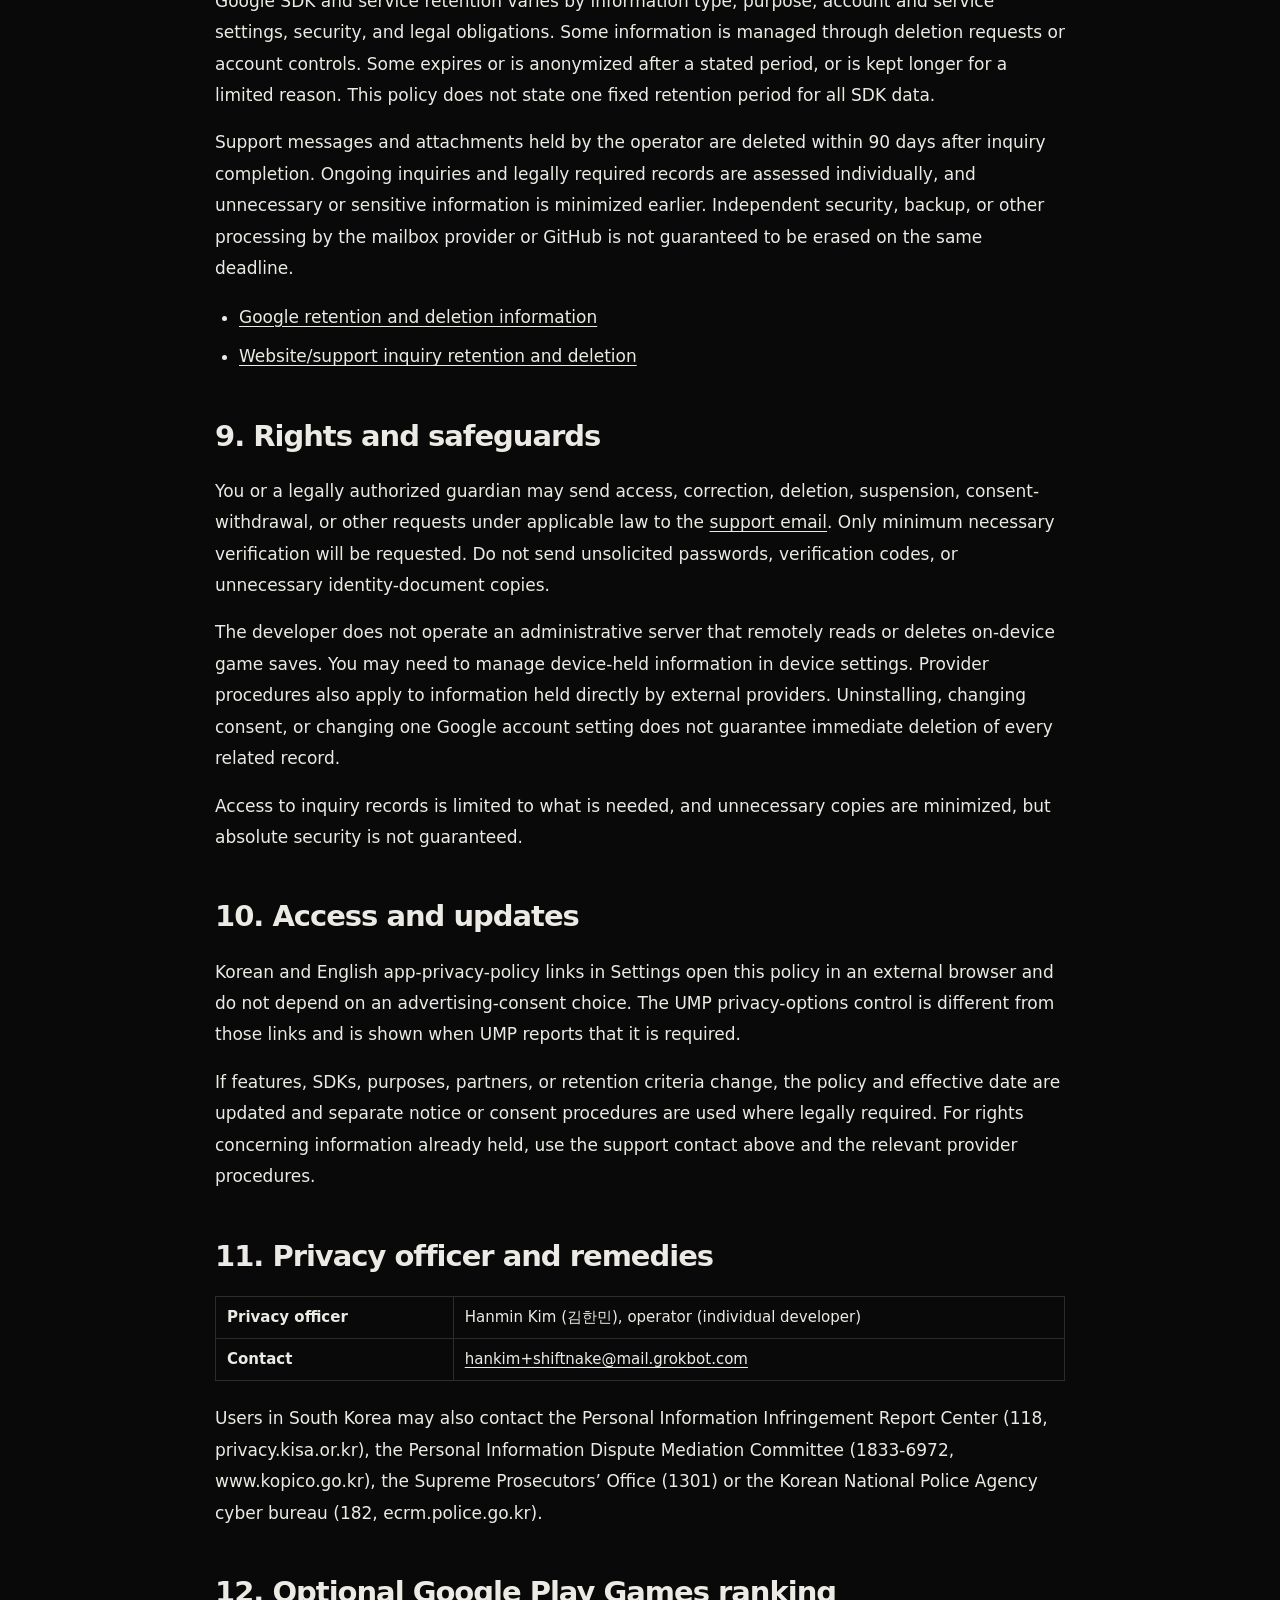
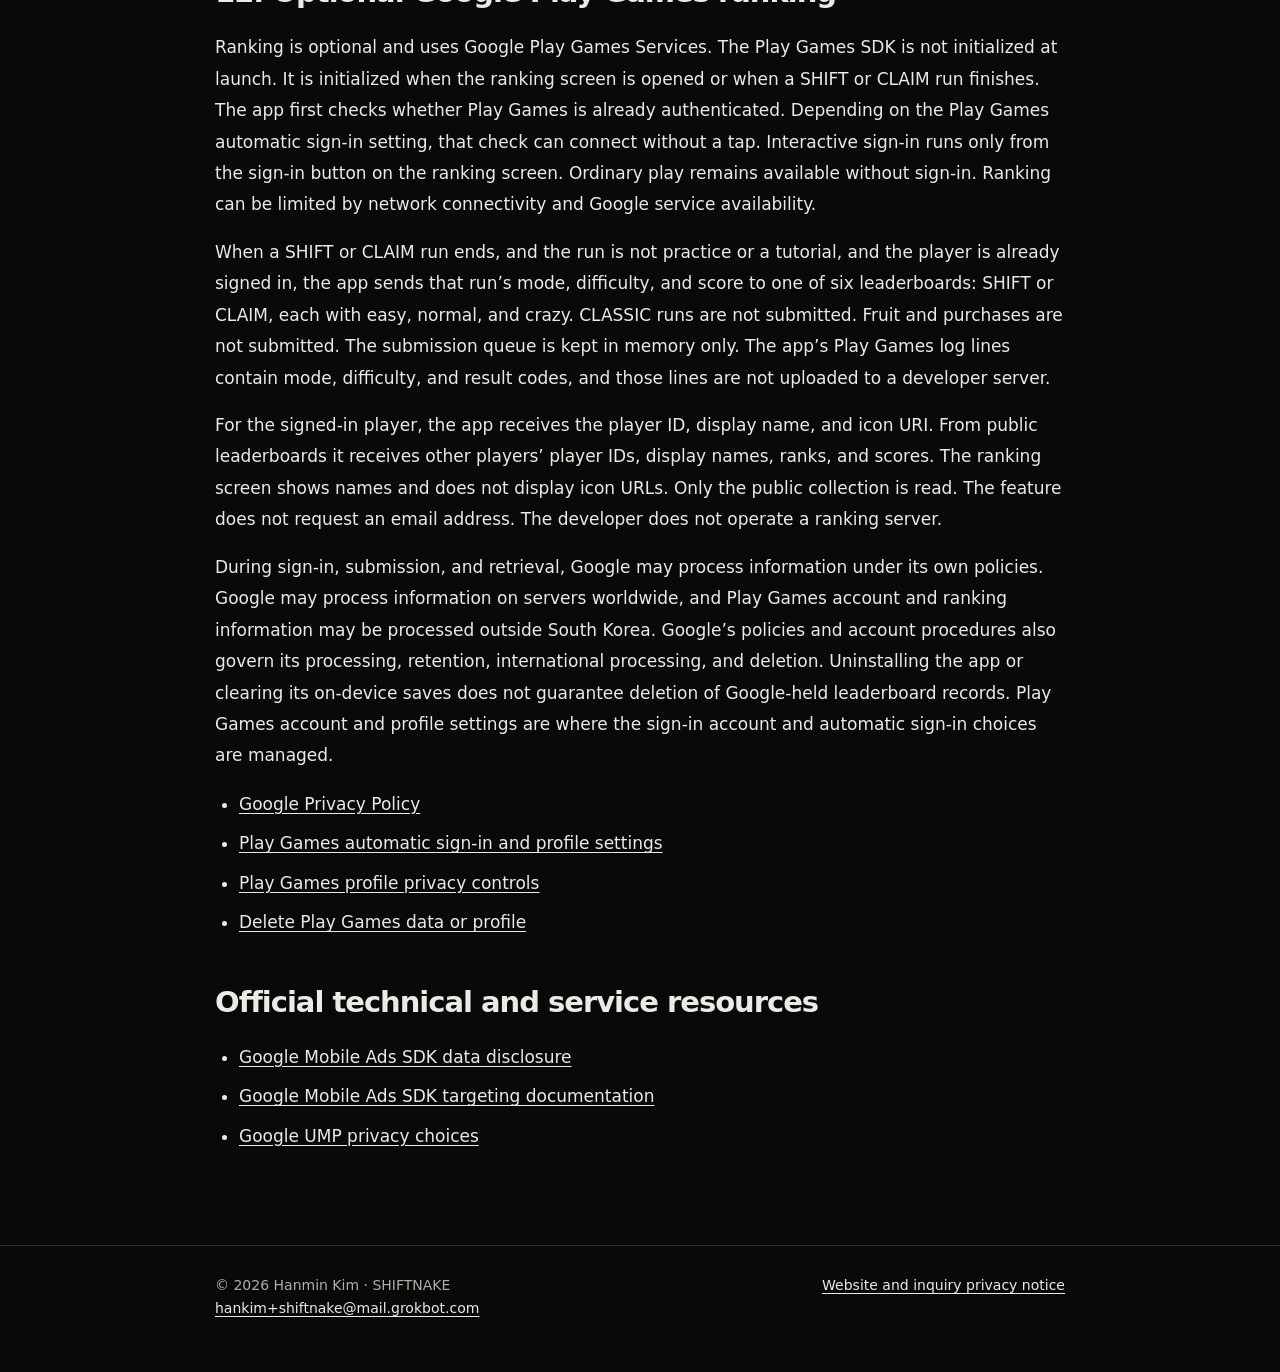
==== commit fe0b10f6: "Update SHIFTNAKE privacy policy for code94 real AdMob ads; add Japanese version" ====
--- a/android/privacy/en/index.html
+++ b/android/privacy/en/index.html
@@ -76,16 +76,16 @@
 @media (prefers-reduced-motion: reduce) { html { scroll-behavior: auto; } }
 
 .policy-nav{justify-content:space-between;flex-wrap:wrap}.policy-languages{display:flex;gap:22px;margin-left:auto}.policy-languages a{padding:8px 2px;min-height:44px}.policy-languages [aria-current]{color:var(--paper);font-weight:700}.policy-main{max-width:850px;padding-block:42px 76px}.policy-doc h1{max-width:100%;word-break:keep-all;overflow-wrap:normal;font-size:clamp(30px,5vw,44px);line-height:1.2;letter-spacing:-.045em}.policy-doc h2{max-width:100%;font-size:clamp(23px,3vw,29px);line-height:1.35;margin:44px 0 20px;letter-spacing:-.035em}.policy-doc p,.policy-doc li{line-height:1.85;overflow-wrap:anywhere}.policy-doc li+li{margin-top:8px}.policy-doc ul{padding-left:24px}.policy-summary{padding:20px 24px;margin:0 0 32px;background:var(--moss);border-left:3px solid var(--acid)}.policy-summary p{margin:0}.policy-toc{padding-block:15px 26px;margin-bottom:30px;border-bottom:1px solid #54715b}.policy-toc summary{cursor:pointer;font-weight:700}.policy-toc li{margin-block:8px}.policy-doc code{font-size:.9em;color:var(--acid)}.skip{position:absolute;left:-10000px}.skip:focus{left:18px;top:10px;z-index:5;background:var(--paper);color:var(--forest);padding:10px}.policy-footer{border-top:1px solid #54715b}@media(max-width:760px){.policy-main{padding-block:26px 46px}.policy-summary{padding:16px 18px}.policy-doc p,.policy-doc li{font-size:16px}.policy-doc h2{margin-top:36px}.policy-nav{min-height:70px}.policy-languages{gap:18px}}.policy-doc table{width:100%;border-collapse:collapse;margin:14px 0 22px;font-size:15px;line-height:1.55}.policy-doc th,.policy-doc td{border:1px solid rgba(214,222,230,.28);padding:9px 11px;text-align:left;vertical-align:top}.policy-doc th{width:28%;font-weight:700}
-.brand{display:inline-flex;align-items:center;gap:12px;min-height:44px;forced-color-adjust:none;background:#090909}.brand .icon{width:36px;height:36px;display:block}.brand .mark{height:18px;width:auto;display:block}:root{--forest:#090909;--moss:#141412;--paper:#eceae4;--soft:#b0aea6;--acid:#eceae4;--width:850px}.policy-main{max-width:850px}.policy-toc,.policy-footer{border-color:#2c2c28}.policy-doc th,.policy-doc td{border-color:#2c2c28}a{text-underline-offset:.18em}</style></head><body><a class="skip" href="#policy">Skip to policy</a><header><div class="wrap nav policy-nav"><a class="brand" href="https://sleeplesshan.github.io/"><img class="icon" src="../../../assets/app-icon-192.png" width="192" height="192" alt=""><img class="mark" src="../../../assets/title-wordmark-v1.png" width="1024" height="160" alt="SHIFTNAKE"></a><div class="policy-languages" aria-label="Language"><a href="../ko/" lang="ko">한국어</a><a href="../en/" lang="en" aria-current="page">English</a></div></div></header><main class="wrap policy-main"><aside class="policy-summary"><p>The current Google Play closed testing (Alpha) build of SHIFTNAKE Android is versionName 1.0.0, versionCode 92, runtime v170. There is no in-app age check. The app does not ask for, read, or store an age. The current closed-testing build uses Google’s sample test ads only: full-screen rewarded ads and full-screen interstitials. There are no banner ads. The maximum ad content rating is T. The app does not set a child-directed flag (TFCD), an under-age-of-consent flag (TFUA), or an age-restricted treatment. At launch it only runs a read-only UMP check and does not show a form. If Google UMP requires a choice, the consent form is shown at the first START or the first rewarded ad, not at launch. Google UMP, not the app, decides whether a message is required, including for the EEA and the UK and for US state messages. The app does not turn ads off by age or region: whenever Google’s UMP indicates that ads can be requested (including regions where no consent is required), ads are requested the same way for every user. In the EEA/UK, ads may still be requested after you decline consent, in which case Google serves non-personalized or limited ads according to your choices. If the consent check cannot be completed (for example, a network error) or no ad is available, the game continues without an ad, and rewards are granted only after an ad is watched to the end and closed. Optional Play Games ranking is separate. See <a href="#s13">section 12</a>.</p></aside><details class="policy-toc"><summary>Contents</summary><ol><li><a href="#s1">1. Scope</a></li><li><a href="#s2">2. On-device game saves</a></li><li><a href="#s3">3. Information not entered directly</a></li><li><a href="#s4">4. Google advertising and consent SDKs and communications</a></li><li><a href="#s5">5. Advertising and privacy choices</a></li><li><a href="#s6">6. External processing parties and advertising partners</a></li><li><a href="#s7">7. International processing</a></li><li><a href="#s8">8. Retention and deletion</a></li><li><a href="#s9">9. Rights and safeguards</a></li><li><a href="#s10">10. Access and updates</a></li><li><a href="#s12">11. Privacy officer and remedies</a></li><li><a href="#s13">12. Optional Google Play Games ranking</a></li><li><a href="#s11">Official technical and service resources</a></li></ol></details><article id="policy" class="policy-doc"><h1 id="s0">SHIFTNAKE Android Privacy Policy</h1>
-<p><strong>Effective: November 17, 2026 (from publication) · Previous version: effective November 16, 2026</strong></p>
+.brand{display:inline-flex;align-items:center;gap:12px;min-height:44px;forced-color-adjust:none;background:#090909}.brand .icon{width:36px;height:36px;display:block}.brand .mark{height:18px;width:auto;display:block}:root{--forest:#090909;--moss:#141412;--paper:#eceae4;--soft:#b0aea6;--acid:#eceae4;--width:850px}.policy-main{max-width:850px}.policy-toc,.policy-footer{border-color:#2c2c28}.policy-doc th,.policy-doc td{border-color:#2c2c28}a{text-underline-offset:.18em}</style></head><body><a class="skip" href="#policy">Skip to policy</a><header><div class="wrap nav policy-nav"><a class="brand" href="https://sleeplesshan.github.io/"><img class="icon" src="../../../assets/app-icon-192.png" width="192" height="192" alt=""><img class="mark" src="../../../assets/title-wordmark-v1.png" width="1024" height="160" alt="SHIFTNAKE"></a><div class="policy-languages" aria-label="Language"><a href="../ko/" lang="ko">한국어</a><a href="../en/" lang="en" aria-current="page">English</a><a href="../ja/" lang="ja">日本語</a></div></div></header><main class="wrap policy-main"><aside class="policy-summary"><p>The current SHIFTNAKE Android build for Google Play, prepared for the public (production) release, is versionName 1.0.0, versionCode 94, runtime v175. There is no in-app age check. The app does not ask for, read, or store an age. This build shows real ads served by Google AdMob: full-screen rewarded ads and full-screen interstitials. There are no banner ads. The maximum ad content rating is T. The app does not set a child-directed flag (TFCD), an under-age-of-consent flag (TFUA), or an age-restricted treatment. At launch it only runs a read-only UMP check and does not show a form. If Google UMP requires a choice, the consent form is shown at the first START or the first rewarded ad, not at launch. Google UMP, not the app, decides whether a message is required, including for the EEA and the UK and for US state messages. The app does not turn ads off by age or region: whenever Google’s UMP indicates that ads can be requested (including regions where no consent is required), ads are requested the same way for every user. In the EEA/UK, ads may still be requested after you decline consent, in which case Google serves non-personalized or limited ads according to your choices. If the consent check cannot be completed (for example, a network error) or no ad is available, the game continues without an ad, and rewards are granted only after an ad is watched to the end and closed. Optional Play Games ranking is separate. See <a href="#s13">section 12</a>.</p></aside><details class="policy-toc"><summary>Contents</summary><ol><li><a href="#s1">1. Scope</a></li><li><a href="#s2">2. On-device game saves</a></li><li><a href="#s3">3. Information not entered directly</a></li><li><a href="#s4">4. Google advertising and consent SDKs and communications</a></li><li><a href="#s5">5. Advertising and privacy choices</a></li><li><a href="#s6">6. External processing parties and advertising partners</a></li><li><a href="#s7">7. International processing</a></li><li><a href="#s8">8. Retention and deletion</a></li><li><a href="#s9">9. Rights and safeguards</a></li><li><a href="#s10">10. Access and updates</a></li><li><a href="#s12">11. Privacy officer and remedies</a></li><li><a href="#s13">12. Optional Google Play Games ranking</a></li><li><a href="#s11">Official technical and service resources</a></li></ol></details><article id="policy" class="policy-doc"><h1 id="s0">SHIFTNAKE Android Privacy Policy</h1>
+<p><strong>Effective: November 19, 2026 (from publication) · Previous version: effective November 17, 2026</strong></p>
 <ul>
 <li>App: SHIFTNAKE Android (<code>com.sleeplesshan.shiftnake</code>)</li>
-<li>Applies to: the current Play closed-testing (Alpha) build, versionName 1.0.0, versionCode 92, runtime v170.</li>
+<li>Applies to: the current Google Play build (production release and testing tracks), versionName 1.0.0, versionCode 94, runtime v175.</li>
 <li>Operator: Hanmin Kim, an individual developer based in South Korea</li>
 <li>Privacy contact: <a href="mailto:hankim+shiftnake@mail.grokbot.com">hankim+shiftnake@mail.grokbot.com</a></li>
 </ul>
 <h2 id="s1">1. Scope</h2>
-<p>This policy describes on-device game saves, optional Google Play Games ranking, advertising and consent, and support inquiries for the SHIFTNAKE Android build named above, provided by Hanmin Kim. There is no in-app age check. The app does not ask for, read, or store an age. It does not set a child-directed flag (TFCD), an under-age-of-consent flag (TFUA), or an age-restricted treatment, and it does not force non-personalized ads as the only mode. The maximum ad content rating is T.</p>
+<p>This policy describes on-device game saves, optional Google Play Games ranking, advertising and consent, and support inquiries for the SHIFTNAKE Android build named above, provided by Hanmin Kim. There is no in-app age check. The app does not ask for, read, or store an age. It does not set a child-directed flag (TFCD), an under-age-of-consent flag (TFUA), or an age-restricted treatment, and it does not force non-personalized ads as the only mode. The maximum ad content rating is T. SHIFTNAKE is not directed to children under 13; its Google Play target audience is ages 13 and over.</p>
 <p>Visits to the support website and support email processing are explained separately in the <a href="https://sleeplesshan.github.io/#privacy-en" target="_blank" rel="noopener noreferrer">website and inquiry privacy notice</a>. This document concerns the Android app and is distinct from the website notice.</p>
 <h2 id="s2">2. On-device game saves</h2>
 <p>The following information is stored in an app-private on-device database to provide gameplay and keep progress:</p>
@@ -109,8 +109,8 @@
 <p>Permissions declared for the app are <code>INTERNET</code>, <code>ACCESS_NETWORK_STATE</code>, and <code>com.google.android.gms.permission.AD_ID</code>. Libraries add <code>WAKE_LOCK</code>, <code>FOREGROUND_SERVICE</code>, and <code>DYNAMIC_RECEIVER_NOT_EXPORTED_PERMISSION</code>. The build does not include <code>ACCESS_ADSERVICES_AD_ID</code>, <code>ACCESS_ADSERVICES_ATTRIBUTION</code>, or <code>ACCESS_ADSERVICES_TOPICS</code>.</p>
 <p>Ordinary online-status checking reads Android network-connectivity state, including internet, validated, and captive-portal flags. The app does not send a separate HTTP connectivity probe or upload a connection history to a developer server. Operating-system and external-SDK communications are separate.</p>
 <h2 id="s4">4. Google advertising and consent SDKs and communications</h2>
-<p>This build includes Google Mobile Ads SDK (play-services-ads) 25.5.0, User Messaging Platform (UMP) 4.0.0, and Play Games Services (play-services-games-v2) 22.1.0. It does not include a mediation SDK, Firebase Analytics, Crashlytics, or another analytics or crash SDK. Google measurement libraries that ship with the Ads SDK are included, and app-measurement initialization is delayed until the Ads SDK is initialized. The Google Mobile Ads SDK may use the Android advertising ID under the AD_ID permission and the device settings. You can reset or delete the advertising ID in Android settings. Categories that SDK may process are described in Google’s data disclosure linked at the end of this policy.</p>
-<p>The current closed-testing build uses Google’s sample test ad units. This note describes that build only. Every ad is full screen. There are no banner ads. A reward is granted only after it is earned and the ad is closed. Rewarded ads are shown only when you choose to watch one:</p>
+<p>This build includes Google Mobile Ads SDK (play-services-ads) 25.5.0, User Messaging Platform (UMP) 4.0.0, and Play Games Services (play-services-games-v2) 22.1.0. It does not include a mediation SDK, Firebase Analytics, Crashlytics, or another analytics or crash SDK. Google measurement libraries that ship with the Ads SDK are included, and app-measurement initialization is delayed until the Ads SDK is initialized. The Google Mobile Ads SDK may use the Android advertising ID under the AD_ID permission and the device settings. You can reset or delete the advertising ID in Android settings. When ads are requested and shown, Google may collect or receive information such as the advertising ID and other device or app identifiers, the IP address (which may be used to estimate an approximate location), device and app information, ad interactions and other app activity, and diagnostic and performance information about the SDK. Categories that SDK may process are described in Google’s data disclosure linked at the end of this policy. See also <a href="https://policies.google.com/technologies/partner-sites?hl=en" target="_blank" rel="noopener noreferrer">How Google uses information from sites or apps that use our services</a> and <a href="https://support.google.com/admob/answer/6128543?hl=en" target="_blank" rel="noopener noreferrer">Google AdMob</a>.</p>
+<p>This build uses the operator’s live Google AdMob ad units (one rewarded unit and one interstitial unit), so real ads from Google and its ad-technology partners are shown. Every ad is full screen. There are no banner ads. A reward is granted only after it is earned and the ad is closed. Rewarded ads are shown only when you choose to watch one:</p>
 <ul>
 <li>Continue after game over, on the result screen, once per run</li>
 <li>2× fruit on the result screen after a death or a win, once per run, and only when that run’s fruit is greater than zero</li>
@@ -124,11 +124,11 @@
 <h2 id="s5">5. Advertising and privacy choices</h2>
 <p>There is no in-app age check and no control that sets an age. The maximum ad content rating is T. Child-directed (TFCD), under-age-of-consent (TFUA), and age-restricted treatment flags are not set. The app does not force non-personalized ads as the only mode. These statements do not mean that the Google Mobile Ads SDK processes no information.</p>
 <p>The consent form is not shown at launch. When Google UMP requires a choice, it is shown at the first START or the first rewarded ad. The app does not turn ads off by age or region: whenever Google’s UMP indicates that ads can be requested (including regions where no consent is required), ads are requested the same way for every user. In the EEA/UK, ads may still be requested after you decline consent, in which case Google serves non-personalized or limited ads according to your choices. If the consent check cannot be completed (for example, a network error) or no ad is available, the game continues without an ad, and rewards are granted only after an ad is watched to the end and closed.</p>
-<p>When UMP reports that privacy options are required, “Privacy options” in Settings opens that form so you can change or withdraw the choice. Korean and English privacy-policy links in Settings open in an external browser and do not depend on an advertising-consent choice. Changing a choice does not, by itself, delete information Google already holds.</p>
+<p>When UMP reports that privacy options are required, “Privacy options” in Settings opens that form so you can change or withdraw the choice. Korean and English privacy-policy links in Settings open in an external browser and do not depend on an advertising-consent choice. If the consent status could not be confirmed, “Retry with current choice” in Settings checks it again. Changing a choice does not, by itself, delete information Google already holds.</p>
 <p>Support requests that need personal information about a user under 14 should come through a parent or guardian. Do not send unnecessary child names, exact birth dates, photos, or locations. If unnecessary child information is identified, minimal handling and prompt minimization or deletion take priority.</p>
 <h2 id="s6">6. External processing parties and advertising partners</h2>
 <p>Google advertising/consent services and the advertising-technology partners that actually apply may process information under their service terms and privacy policies. Google’s public terms for a South Korean billing country identify Google Asia Pacific Pte. Ltd. as the contracting entity; Google’s privacy policy describes services of Google LLC and relevant affiliates. A contracting entity, its processing role and actual storage locations are not assumed to be the same thing. Google’s service-specific data-protection information describes AdMob advertising within its independent-controller services, while separately identified processor functions depend on the services used. Google is not represented as processing all app information solely on the operator’s instructions.</p>
-<p>The third-party services in this build are Google’s: Mobile Ads and UMP, Play Games, and Play Services. No mediation SDK is included. There is no Firebase Analytics, Crashlytics, or other analytics or crash SDK. The current closed-testing build uses Google’s sample test ad units. This note describes that build only. Where UMP provides a consent message, that screen can identify partners and their policies. The app does not decide the region for that message.</p>
+<p>The third-party services in this build are Google’s: Mobile Ads and UMP, Play Games, and Play Services. No mediation SDK is included. There is no Firebase Analytics, Crashlytics, or other analytics or crash SDK. Ads are served through the operator’s Google AdMob account using live ad units. Where UMP provides a consent message, that screen can identify partners and their policies. The app does not decide the region for that message.</p>
 <p>A selected account list or a complete reference directory is not proof that every listed party actually received information.</p>
 <ul>
 <li><a href="https://policies.google.com/privacy?hl=en" target="_blank" rel="noopener noreferrer">Google Privacy Policy</a></li>
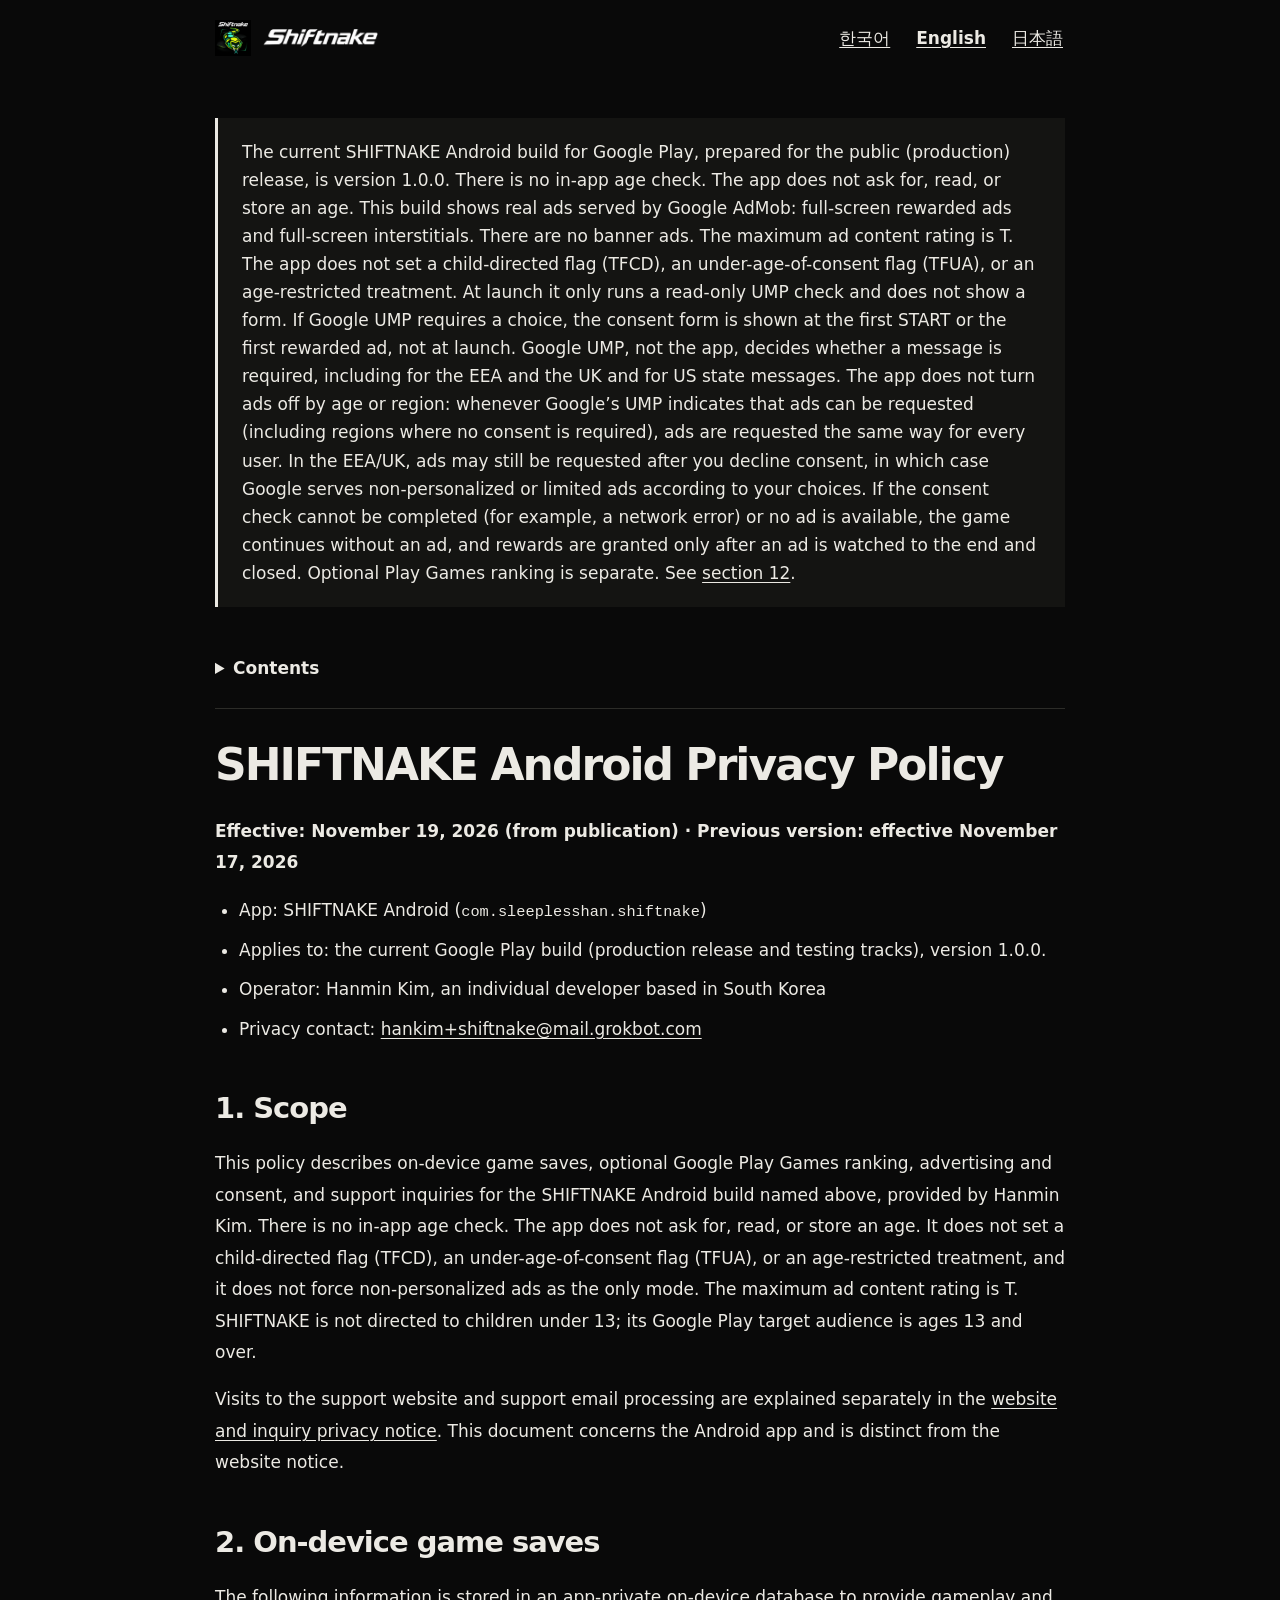
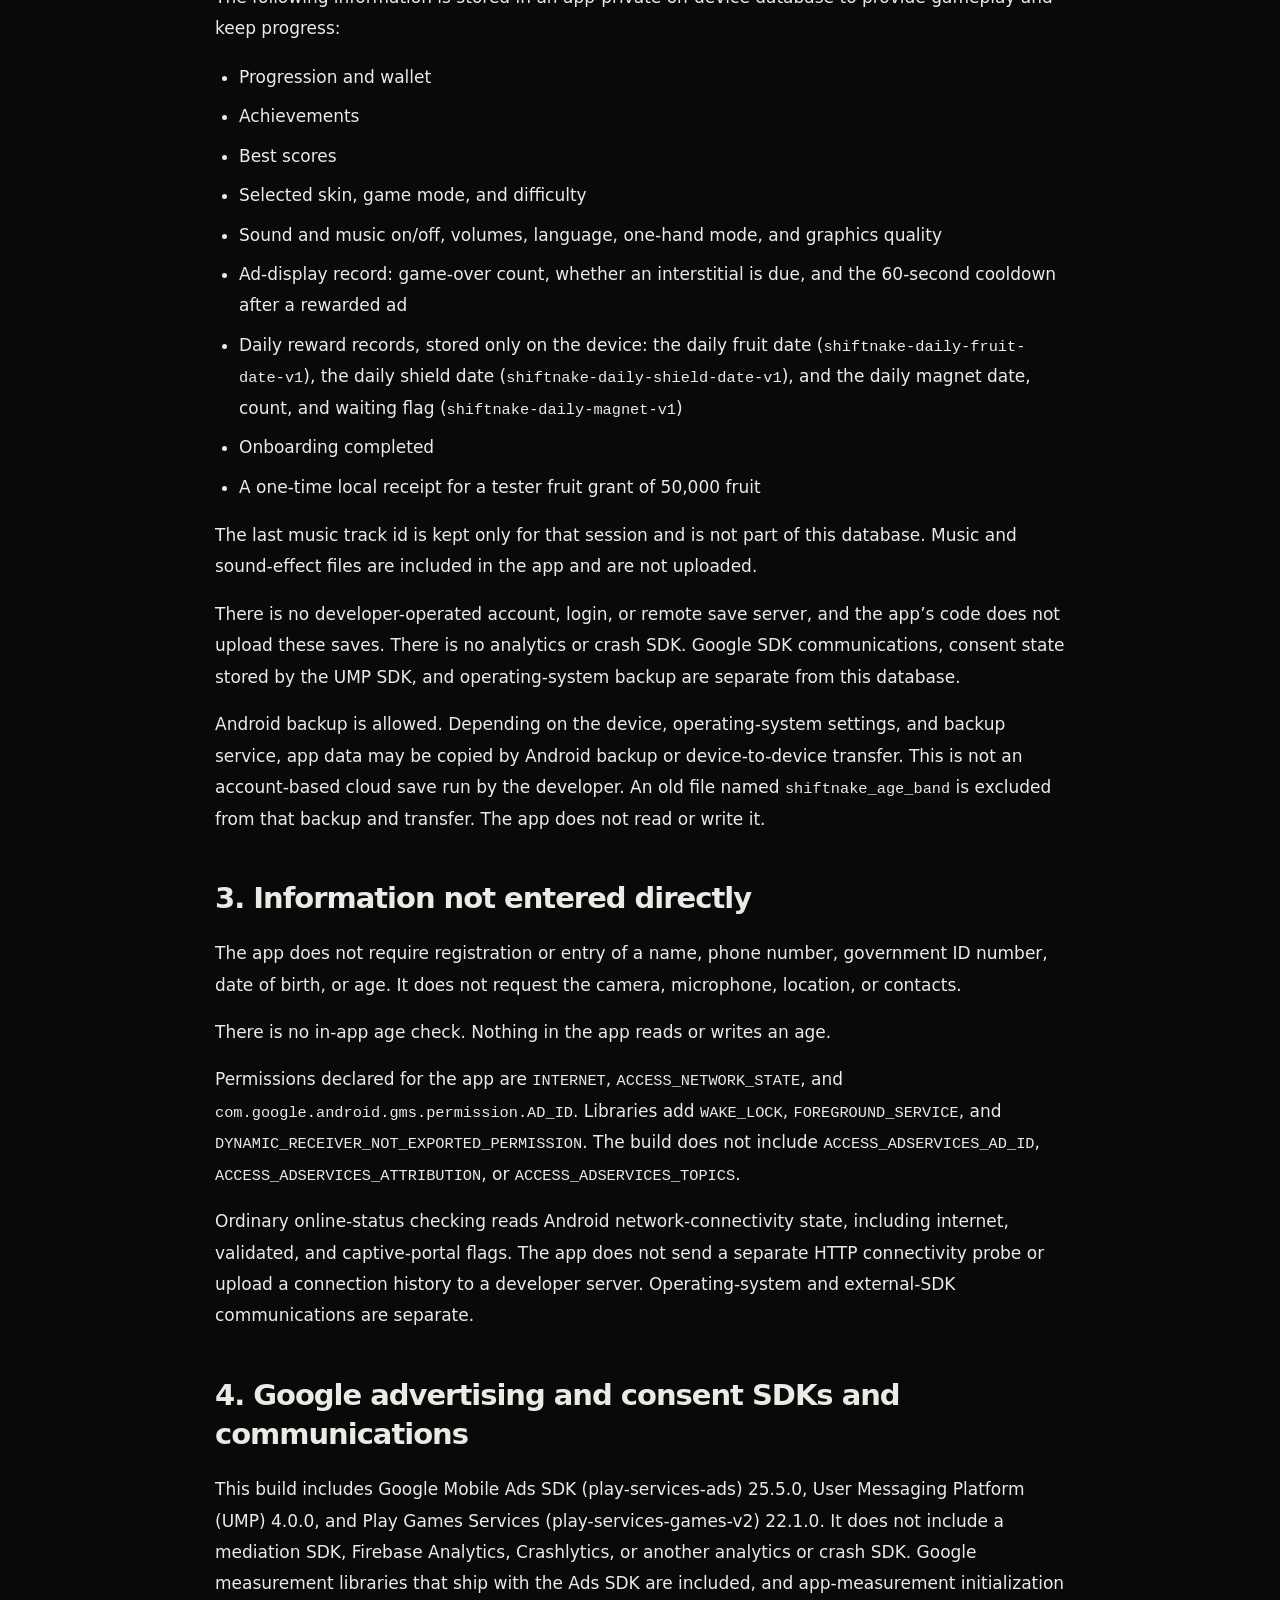
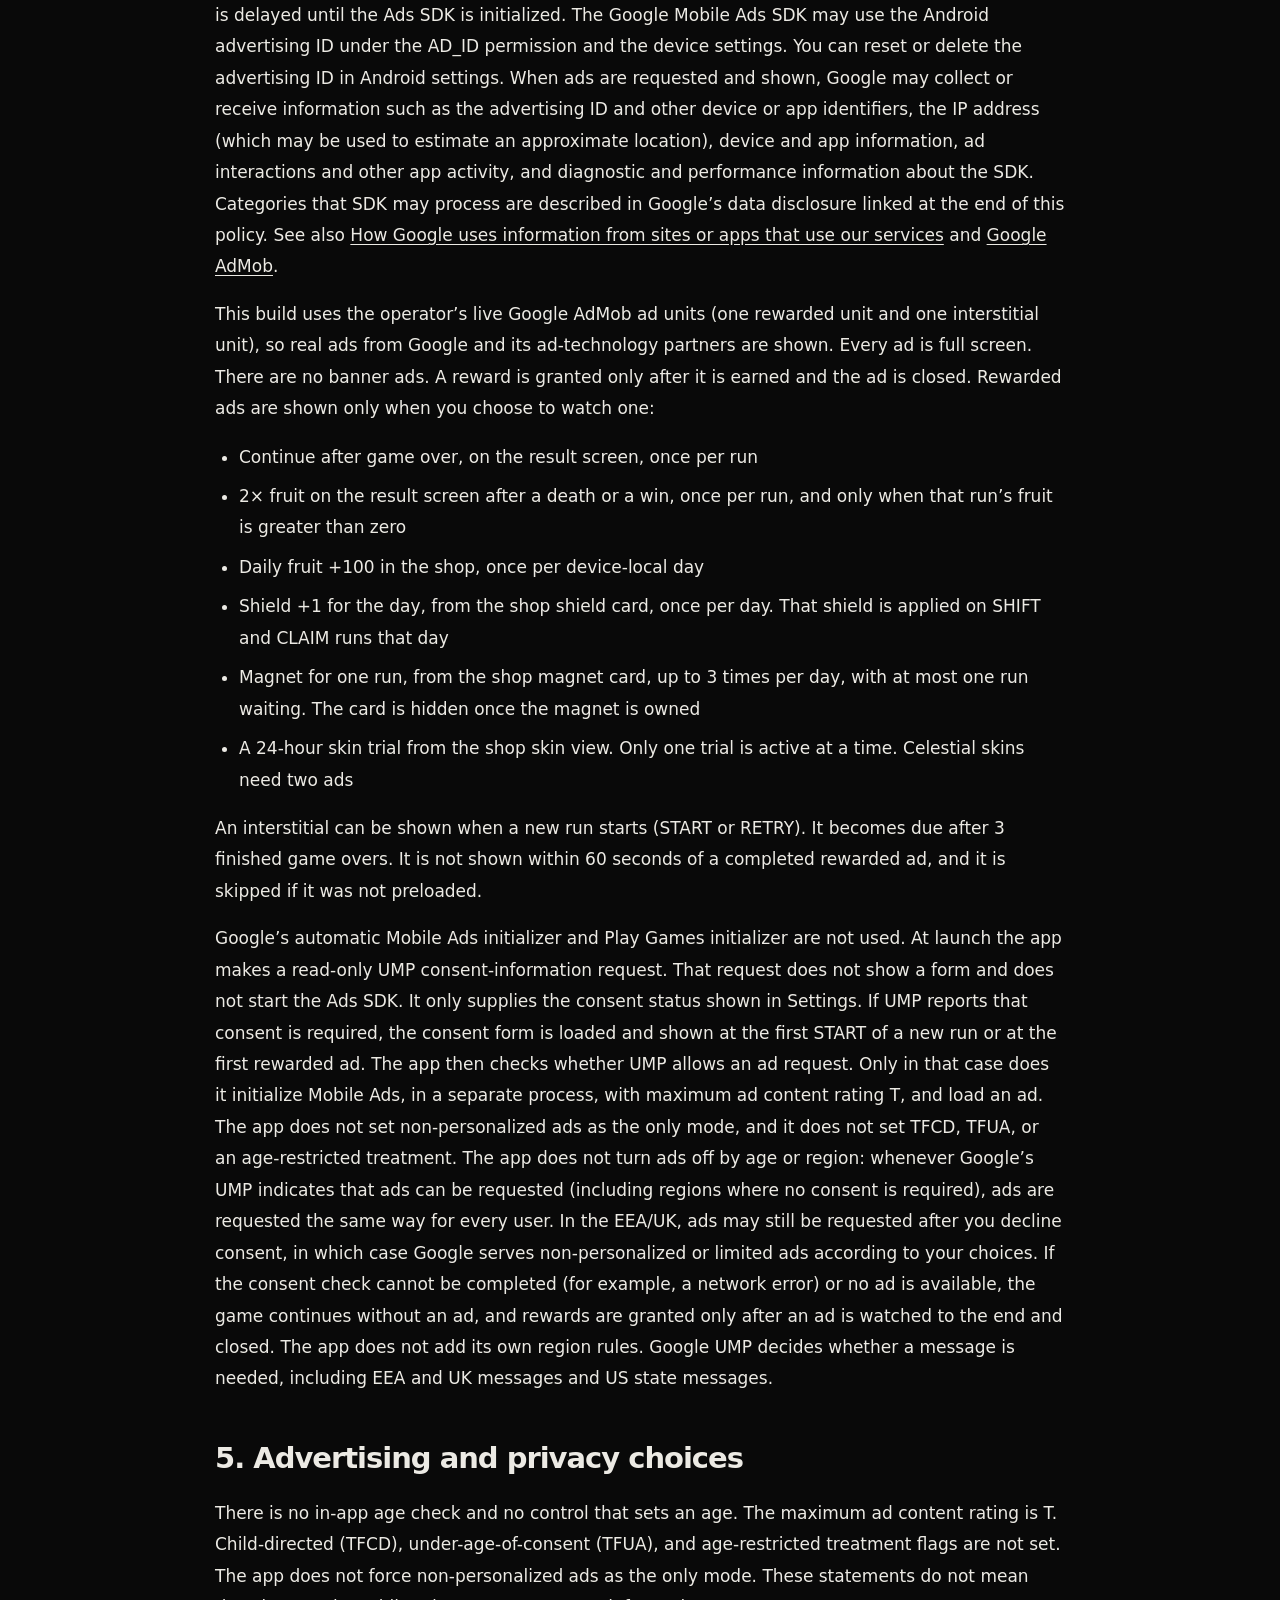
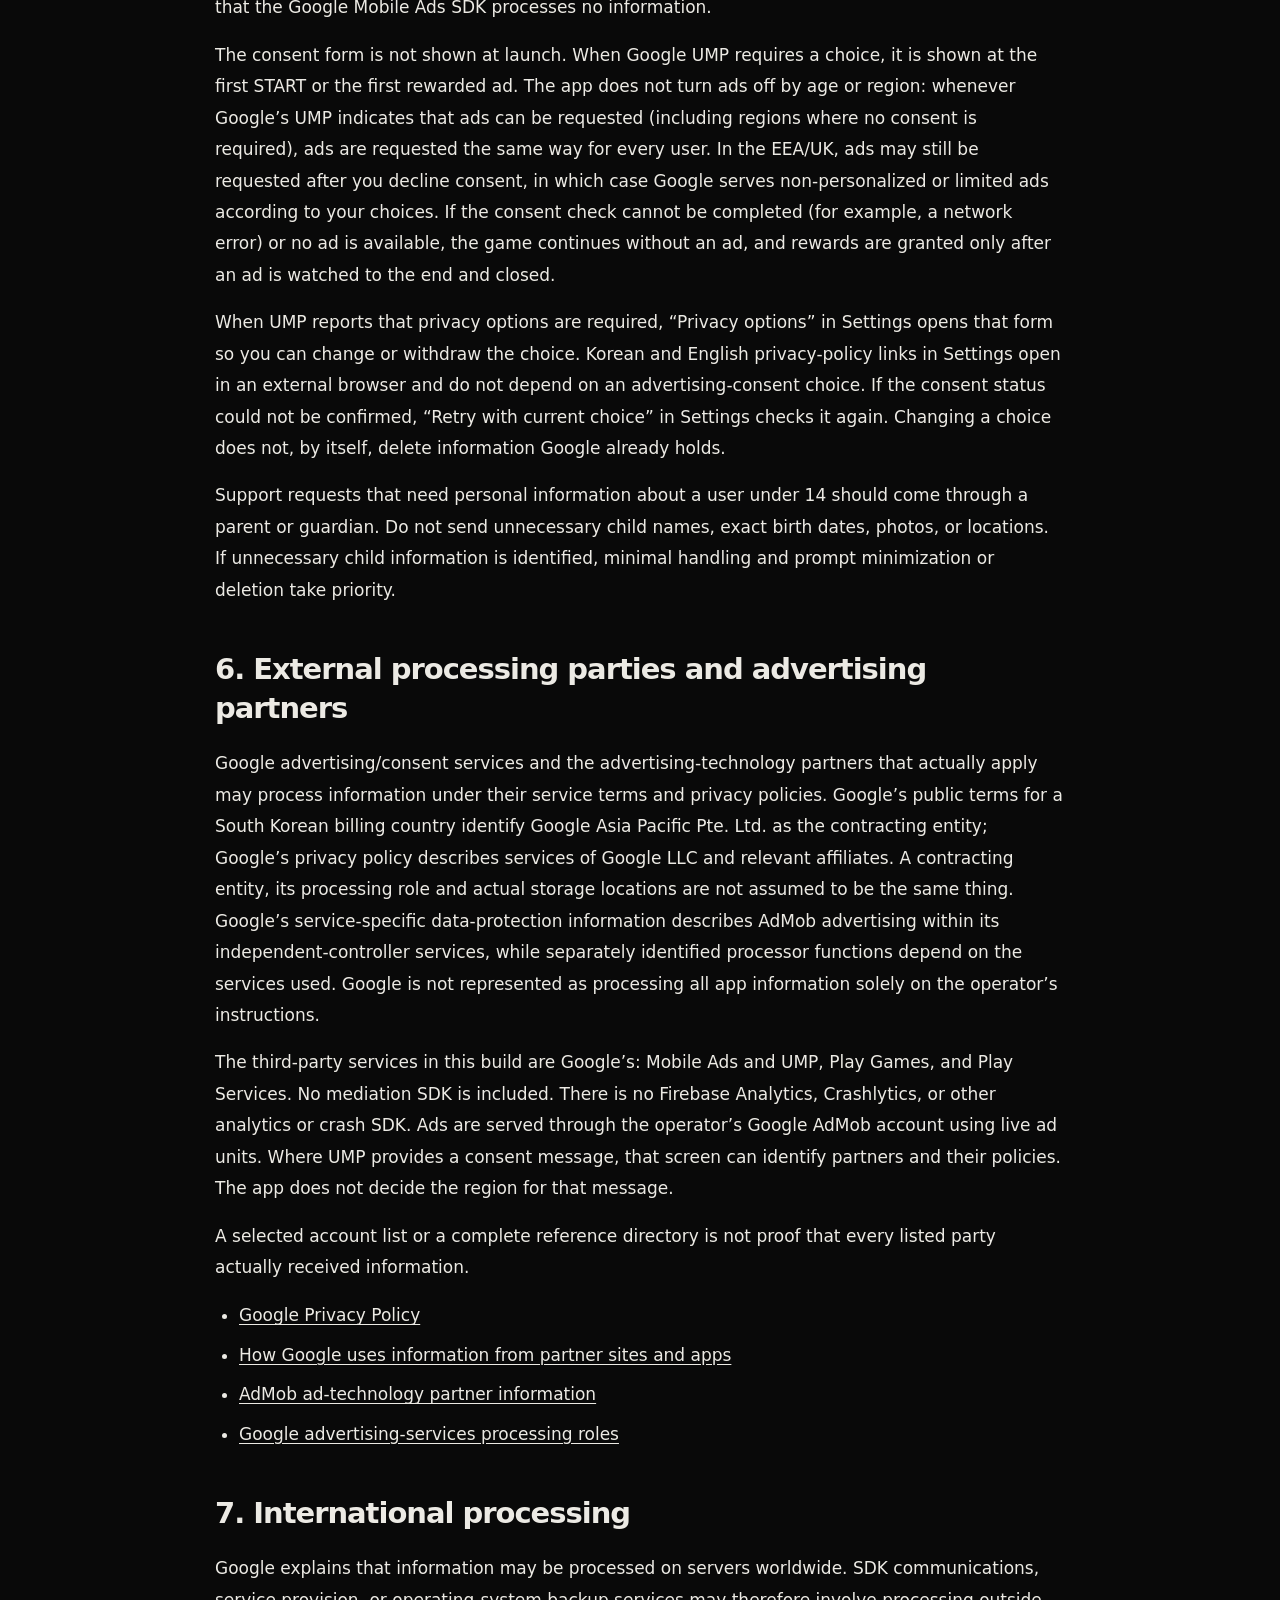
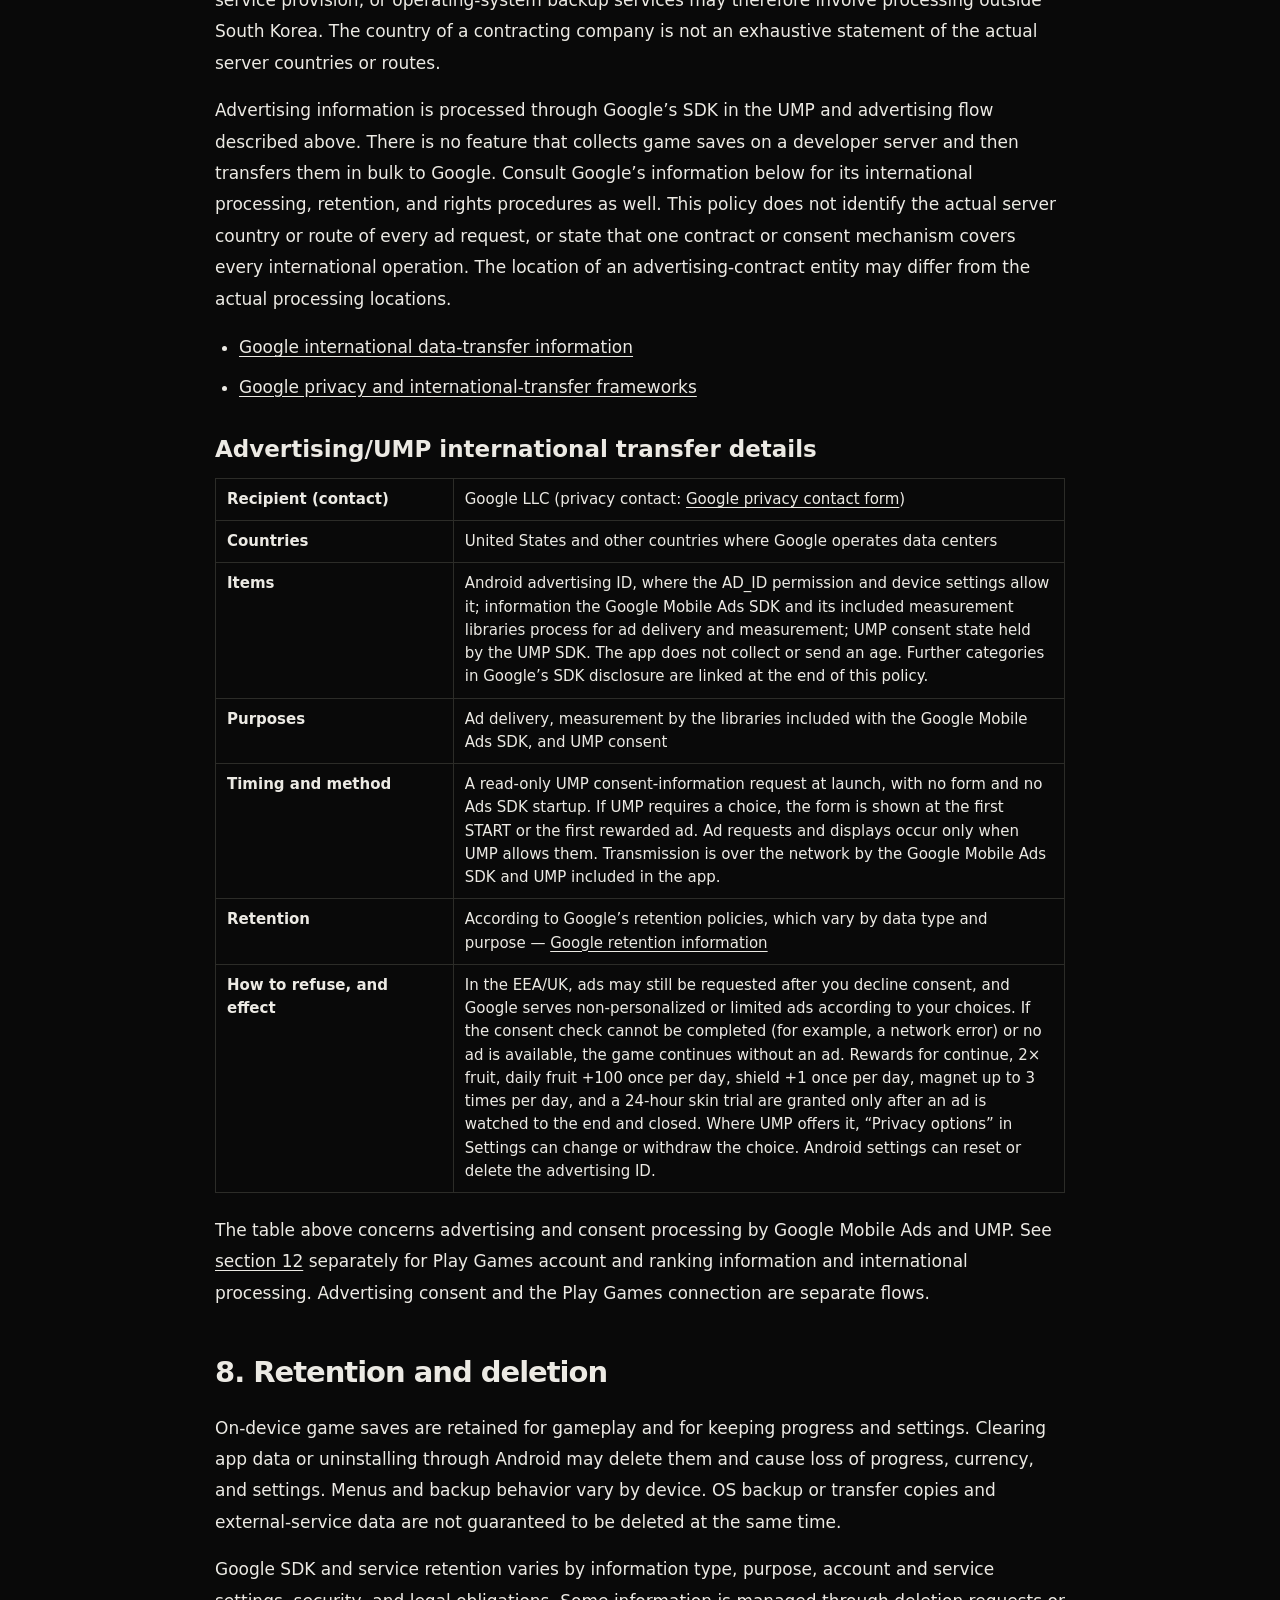
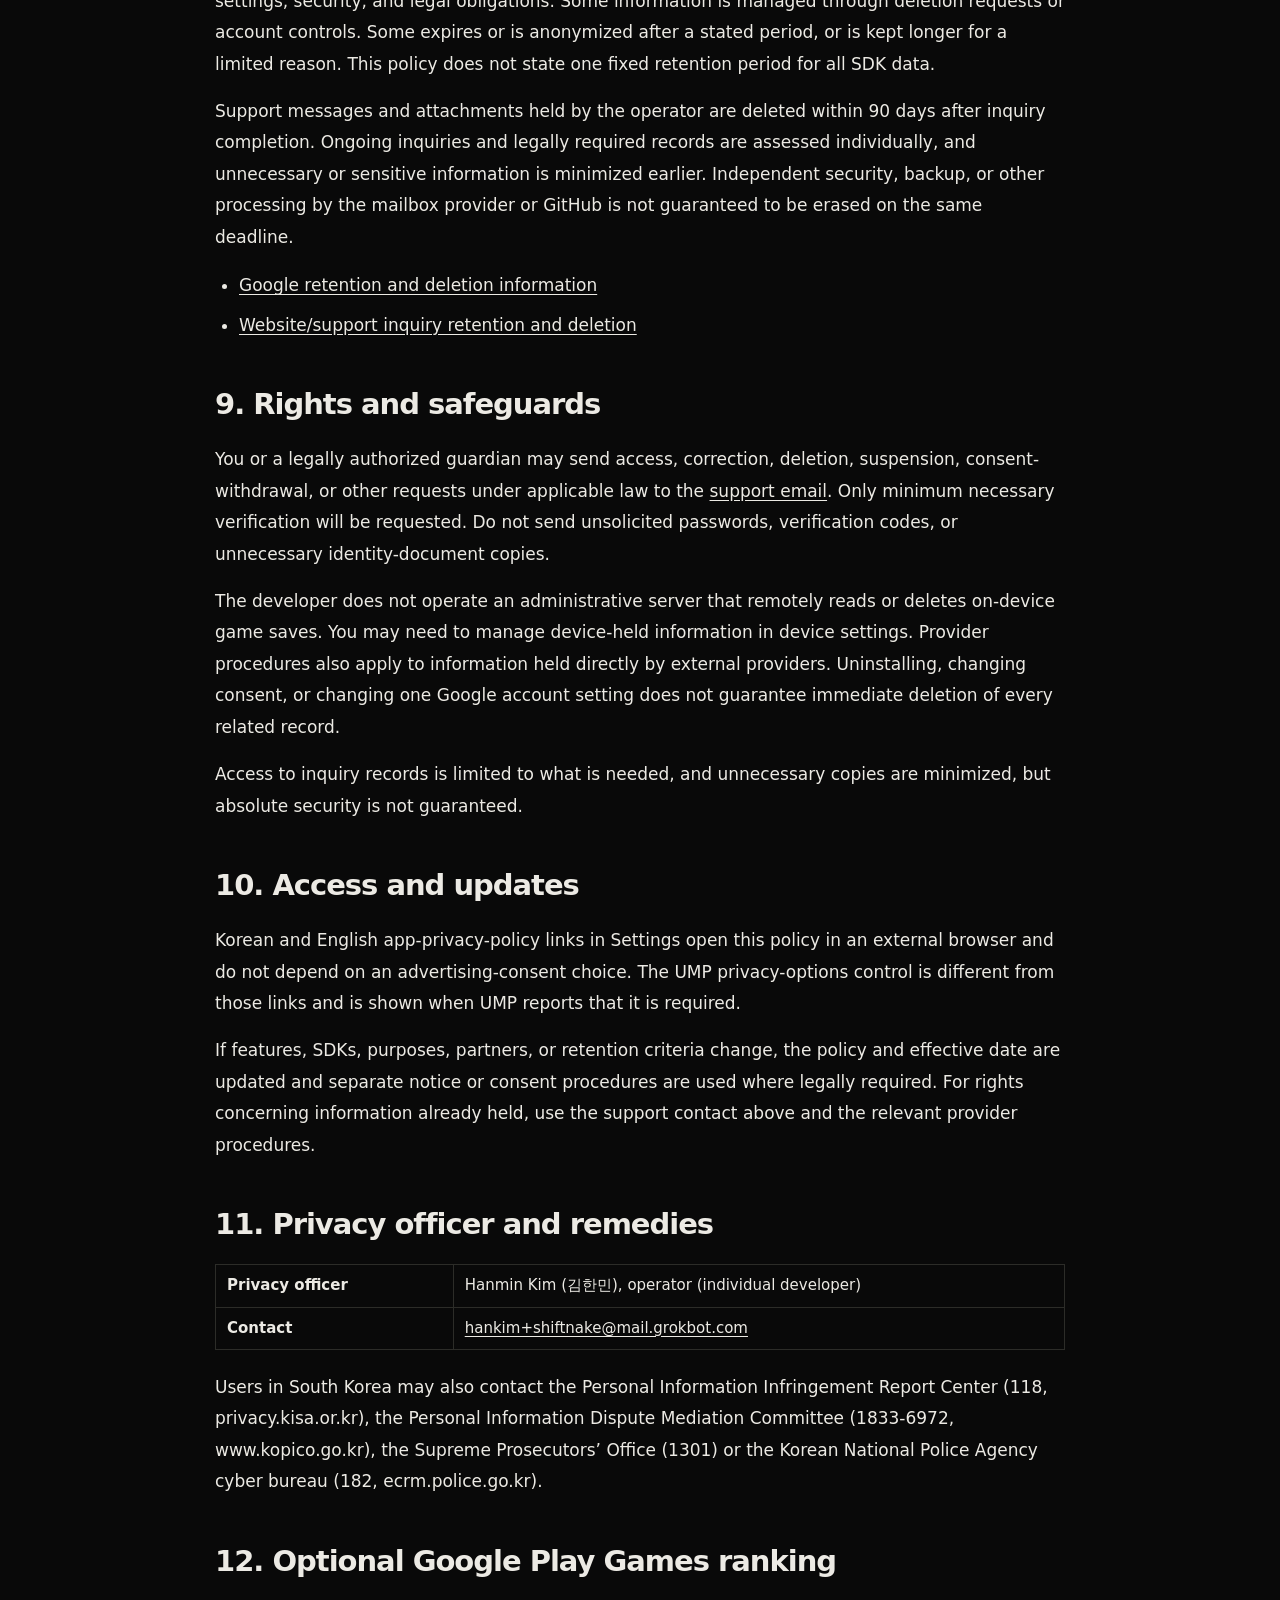
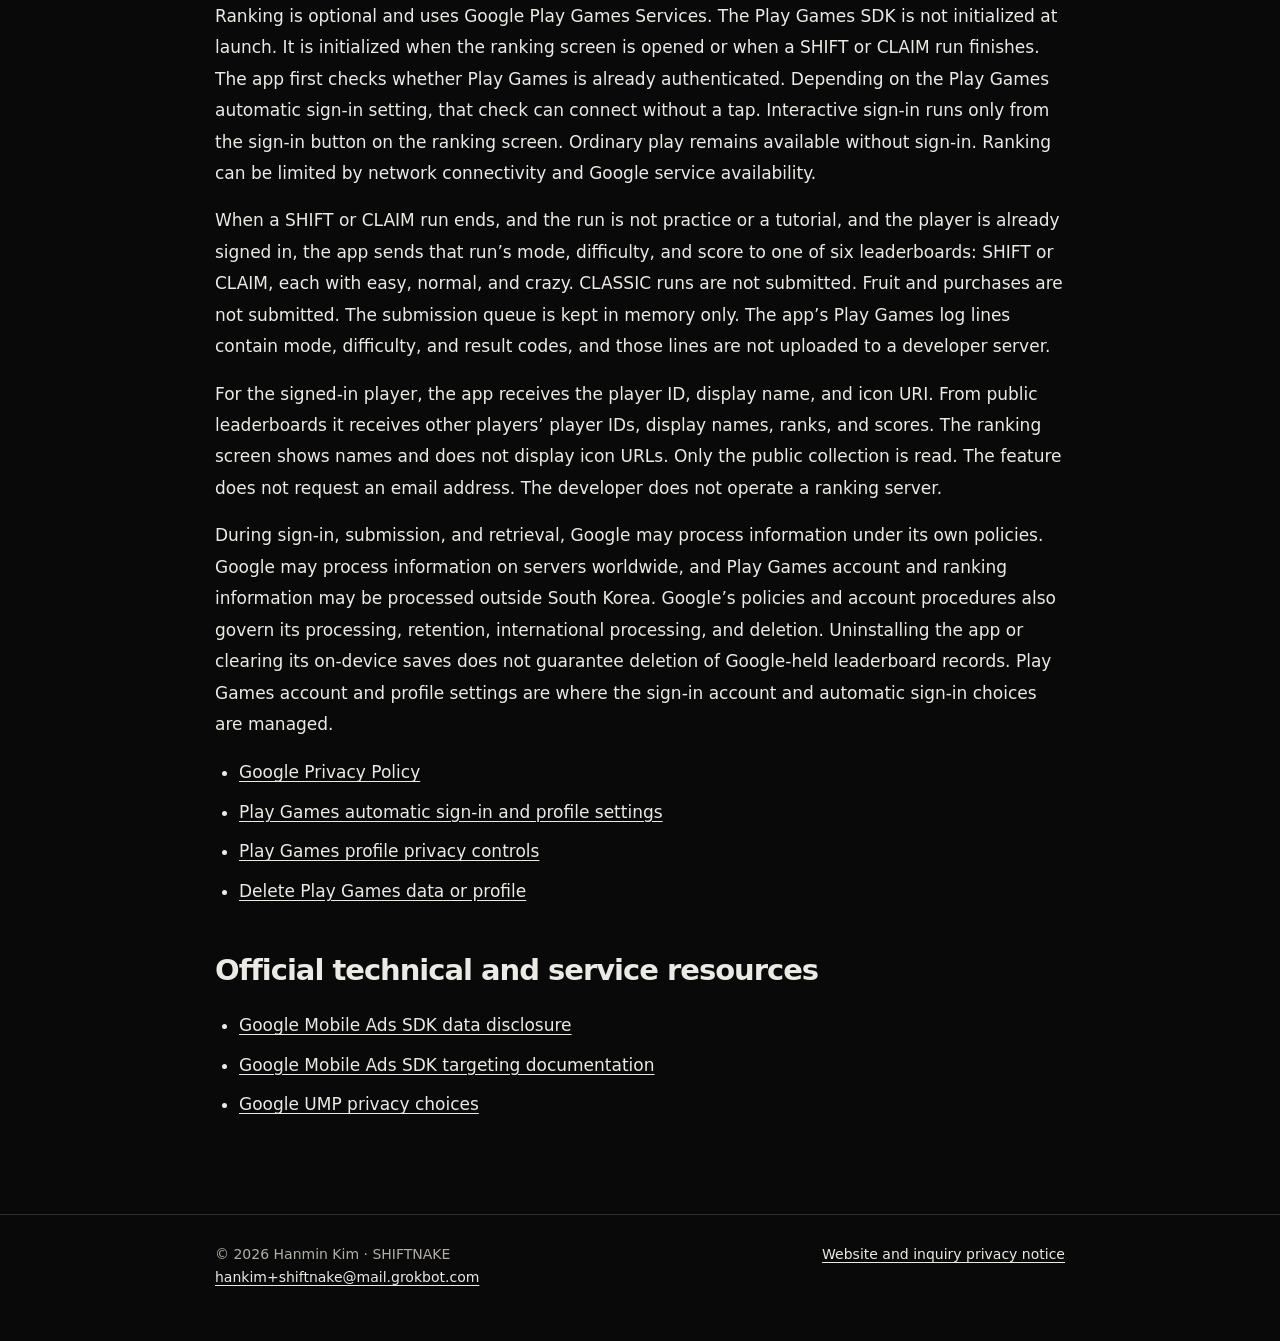
==== commit 6610dd13: "Show only version 1.0.0 on the support site (drop version code and runtime numbers)" ====
--- a/android/privacy/en/index.html
+++ b/android/privacy/en/index.html
@@ -76,11 +76,11 @@
 @media (prefers-reduced-motion: reduce) { html { scroll-behavior: auto; } }
 
 .policy-nav{justify-content:space-between;flex-wrap:wrap}.policy-languages{display:flex;gap:22px;margin-left:auto}.policy-languages a{padding:8px 2px;min-height:44px}.policy-languages [aria-current]{color:var(--paper);font-weight:700}.policy-main{max-width:850px;padding-block:42px 76px}.policy-doc h1{max-width:100%;word-break:keep-all;overflow-wrap:normal;font-size:clamp(30px,5vw,44px);line-height:1.2;letter-spacing:-.045em}.policy-doc h2{max-width:100%;font-size:clamp(23px,3vw,29px);line-height:1.35;margin:44px 0 20px;letter-spacing:-.035em}.policy-doc p,.policy-doc li{line-height:1.85;overflow-wrap:anywhere}.policy-doc li+li{margin-top:8px}.policy-doc ul{padding-left:24px}.policy-summary{padding:20px 24px;margin:0 0 32px;background:var(--moss);border-left:3px solid var(--acid)}.policy-summary p{margin:0}.policy-toc{padding-block:15px 26px;margin-bottom:30px;border-bottom:1px solid #54715b}.policy-toc summary{cursor:pointer;font-weight:700}.policy-toc li{margin-block:8px}.policy-doc code{font-size:.9em;color:var(--acid)}.skip{position:absolute;left:-10000px}.skip:focus{left:18px;top:10px;z-index:5;background:var(--paper);color:var(--forest);padding:10px}.policy-footer{border-top:1px solid #54715b}@media(max-width:760px){.policy-main{padding-block:26px 46px}.policy-summary{padding:16px 18px}.policy-doc p,.policy-doc li{font-size:16px}.policy-doc h2{margin-top:36px}.policy-nav{min-height:70px}.policy-languages{gap:18px}}.policy-doc table{width:100%;border-collapse:collapse;margin:14px 0 22px;font-size:15px;line-height:1.55}.policy-doc th,.policy-doc td{border:1px solid rgba(214,222,230,.28);padding:9px 11px;text-align:left;vertical-align:top}.policy-doc th{width:28%;font-weight:700}
-.brand{display:inline-flex;align-items:center;gap:12px;min-height:44px;forced-color-adjust:none;background:#090909}.brand .icon{width:36px;height:36px;display:block}.brand .mark{height:18px;width:auto;display:block}:root{--forest:#090909;--moss:#141412;--paper:#eceae4;--soft:#b0aea6;--acid:#eceae4;--width:850px}.policy-main{max-width:850px}.policy-toc,.policy-footer{border-color:#2c2c28}.policy-doc th,.policy-doc td{border-color:#2c2c28}a{text-underline-offset:.18em}</style></head><body><a class="skip" href="#policy">Skip to policy</a><header><div class="wrap nav policy-nav"><a class="brand" href="https://sleeplesshan.github.io/"><img class="icon" src="../../../assets/app-icon-192.png" width="192" height="192" alt=""><img class="mark" src="../../../assets/title-wordmark-v1.png" width="1024" height="160" alt="SHIFTNAKE"></a><div class="policy-languages" aria-label="Language"><a href="../ko/" lang="ko">한국어</a><a href="../en/" lang="en" aria-current="page">English</a><a href="../ja/" lang="ja">日本語</a></div></div></header><main class="wrap policy-main"><aside class="policy-summary"><p>The current SHIFTNAKE Android build for Google Play, prepared for the public (production) release, is versionName 1.0.0, versionCode 94, runtime v175. There is no in-app age check. The app does not ask for, read, or store an age. This build shows real ads served by Google AdMob: full-screen rewarded ads and full-screen interstitials. There are no banner ads. The maximum ad content rating is T. The app does not set a child-directed flag (TFCD), an under-age-of-consent flag (TFUA), or an age-restricted treatment. At launch it only runs a read-only UMP check and does not show a form. If Google UMP requires a choice, the consent form is shown at the first START or the first rewarded ad, not at launch. Google UMP, not the app, decides whether a message is required, including for the EEA and the UK and for US state messages. The app does not turn ads off by age or region: whenever Google’s UMP indicates that ads can be requested (including regions where no consent is required), ads are requested the same way for every user. In the EEA/UK, ads may still be requested after you decline consent, in which case Google serves non-personalized or limited ads according to your choices. If the consent check cannot be completed (for example, a network error) or no ad is available, the game continues without an ad, and rewards are granted only after an ad is watched to the end and closed. Optional Play Games ranking is separate. See <a href="#s13">section 12</a>.</p></aside><details class="policy-toc"><summary>Contents</summary><ol><li><a href="#s1">1. Scope</a></li><li><a href="#s2">2. On-device game saves</a></li><li><a href="#s3">3. Information not entered directly</a></li><li><a href="#s4">4. Google advertising and consent SDKs and communications</a></li><li><a href="#s5">5. Advertising and privacy choices</a></li><li><a href="#s6">6. External processing parties and advertising partners</a></li><li><a href="#s7">7. International processing</a></li><li><a href="#s8">8. Retention and deletion</a></li><li><a href="#s9">9. Rights and safeguards</a></li><li><a href="#s10">10. Access and updates</a></li><li><a href="#s12">11. Privacy officer and remedies</a></li><li><a href="#s13">12. Optional Google Play Games ranking</a></li><li><a href="#s11">Official technical and service resources</a></li></ol></details><article id="policy" class="policy-doc"><h1 id="s0">SHIFTNAKE Android Privacy Policy</h1>
+.brand{display:inline-flex;align-items:center;gap:12px;min-height:44px;forced-color-adjust:none;background:#090909}.brand .icon{width:36px;height:36px;display:block}.brand .mark{height:18px;width:auto;display:block}:root{--forest:#090909;--moss:#141412;--paper:#eceae4;--soft:#b0aea6;--acid:#eceae4;--width:850px}.policy-main{max-width:850px}.policy-toc,.policy-footer{border-color:#2c2c28}.policy-doc th,.policy-doc td{border-color:#2c2c28}a{text-underline-offset:.18em}</style></head><body><a class="skip" href="#policy">Skip to policy</a><header><div class="wrap nav policy-nav"><a class="brand" href="https://sleeplesshan.github.io/"><img class="icon" src="../../../assets/app-icon-192.png" width="192" height="192" alt=""><img class="mark" src="../../../assets/title-wordmark-v1.png" width="1024" height="160" alt="SHIFTNAKE"></a><div class="policy-languages" aria-label="Language"><a href="../ko/" lang="ko">한국어</a><a href="../en/" lang="en" aria-current="page">English</a><a href="../ja/" lang="ja">日本語</a></div></div></header><main class="wrap policy-main"><aside class="policy-summary"><p>The current SHIFTNAKE Android build for Google Play, prepared for the public (production) release, is version 1.0.0. There is no in-app age check. The app does not ask for, read, or store an age. This build shows real ads served by Google AdMob: full-screen rewarded ads and full-screen interstitials. There are no banner ads. The maximum ad content rating is T. The app does not set a child-directed flag (TFCD), an under-age-of-consent flag (TFUA), or an age-restricted treatment. At launch it only runs a read-only UMP check and does not show a form. If Google UMP requires a choice, the consent form is shown at the first START or the first rewarded ad, not at launch. Google UMP, not the app, decides whether a message is required, including for the EEA and the UK and for US state messages. The app does not turn ads off by age or region: whenever Google’s UMP indicates that ads can be requested (including regions where no consent is required), ads are requested the same way for every user. In the EEA/UK, ads may still be requested after you decline consent, in which case Google serves non-personalized or limited ads according to your choices. If the consent check cannot be completed (for example, a network error) or no ad is available, the game continues without an ad, and rewards are granted only after an ad is watched to the end and closed. Optional Play Games ranking is separate. See <a href="#s13">section 12</a>.</p></aside><details class="policy-toc"><summary>Contents</summary><ol><li><a href="#s1">1. Scope</a></li><li><a href="#s2">2. On-device game saves</a></li><li><a href="#s3">3. Information not entered directly</a></li><li><a href="#s4">4. Google advertising and consent SDKs and communications</a></li><li><a href="#s5">5. Advertising and privacy choices</a></li><li><a href="#s6">6. External processing parties and advertising partners</a></li><li><a href="#s7">7. International processing</a></li><li><a href="#s8">8. Retention and deletion</a></li><li><a href="#s9">9. Rights and safeguards</a></li><li><a href="#s10">10. Access and updates</a></li><li><a href="#s12">11. Privacy officer and remedies</a></li><li><a href="#s13">12. Optional Google Play Games ranking</a></li><li><a href="#s11">Official technical and service resources</a></li></ol></details><article id="policy" class="policy-doc"><h1 id="s0">SHIFTNAKE Android Privacy Policy</h1>
 <p><strong>Effective: November 19, 2026 (from publication) · Previous version: effective November 17, 2026</strong></p>
 <ul>
 <li>App: SHIFTNAKE Android (<code>com.sleeplesshan.shiftnake</code>)</li>
-<li>Applies to: the current Google Play build (production release and testing tracks), versionName 1.0.0, versionCode 94, runtime v175.</li>
+<li>Applies to: the current Google Play build (production release and testing tracks), version 1.0.0.</li>
 <li>Operator: Hanmin Kim, an individual developer based in South Korea</li>
 <li>Privacy contact: <a href="mailto:hankim+shiftnake@mail.grokbot.com">hankim+shiftnake@mail.grokbot.com</a></li>
 </ul>
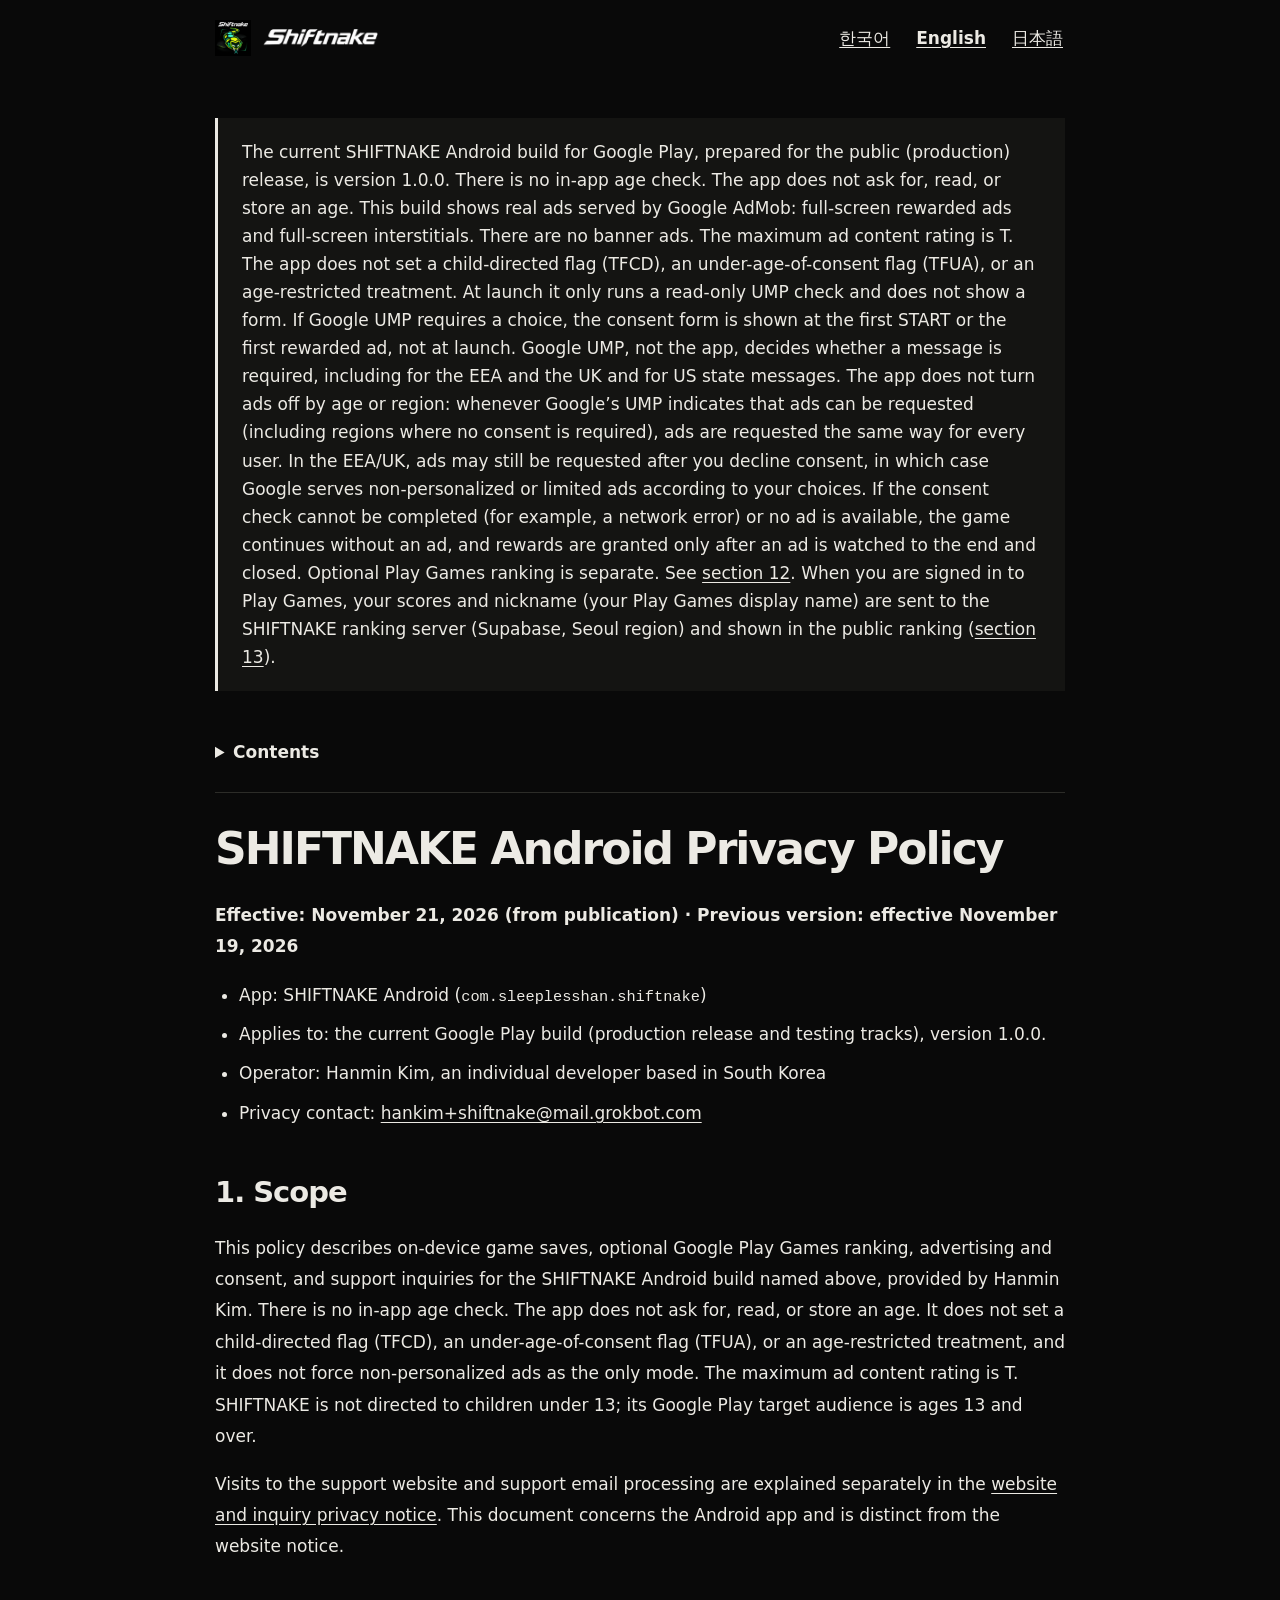
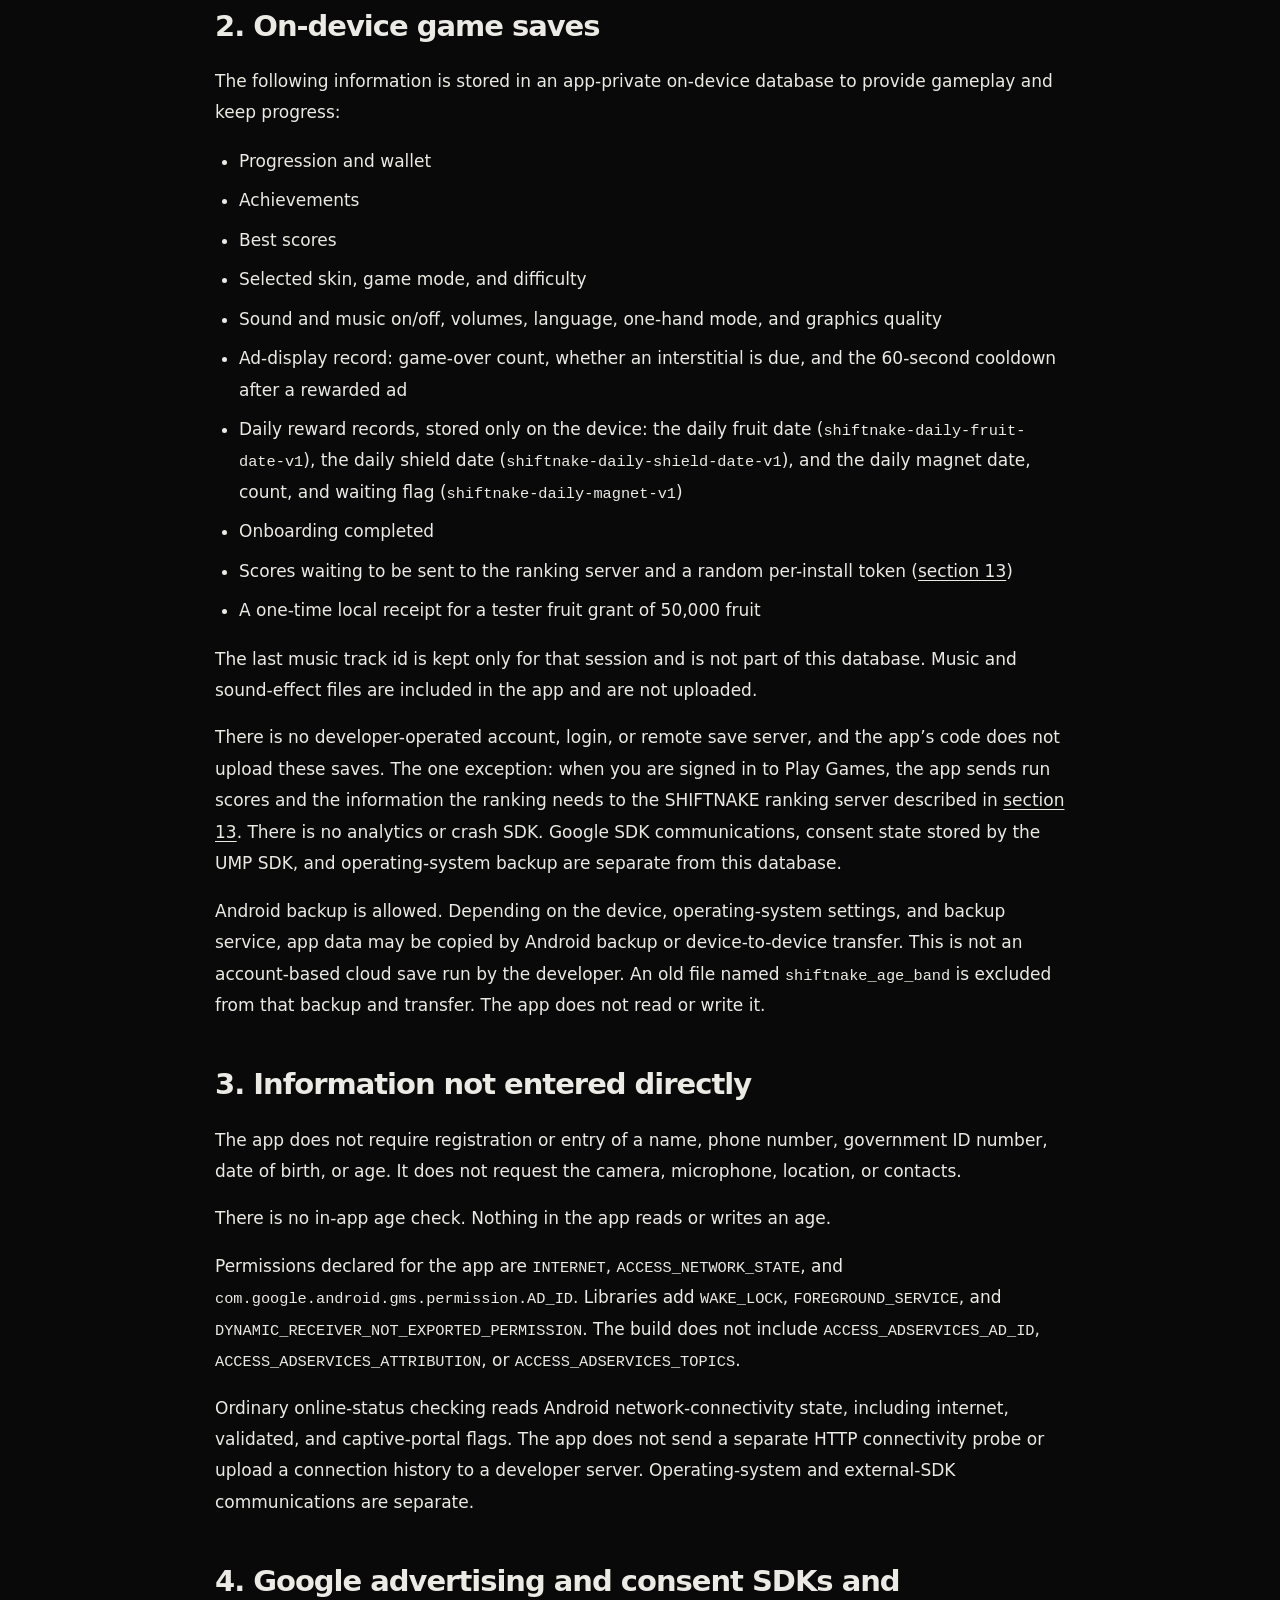
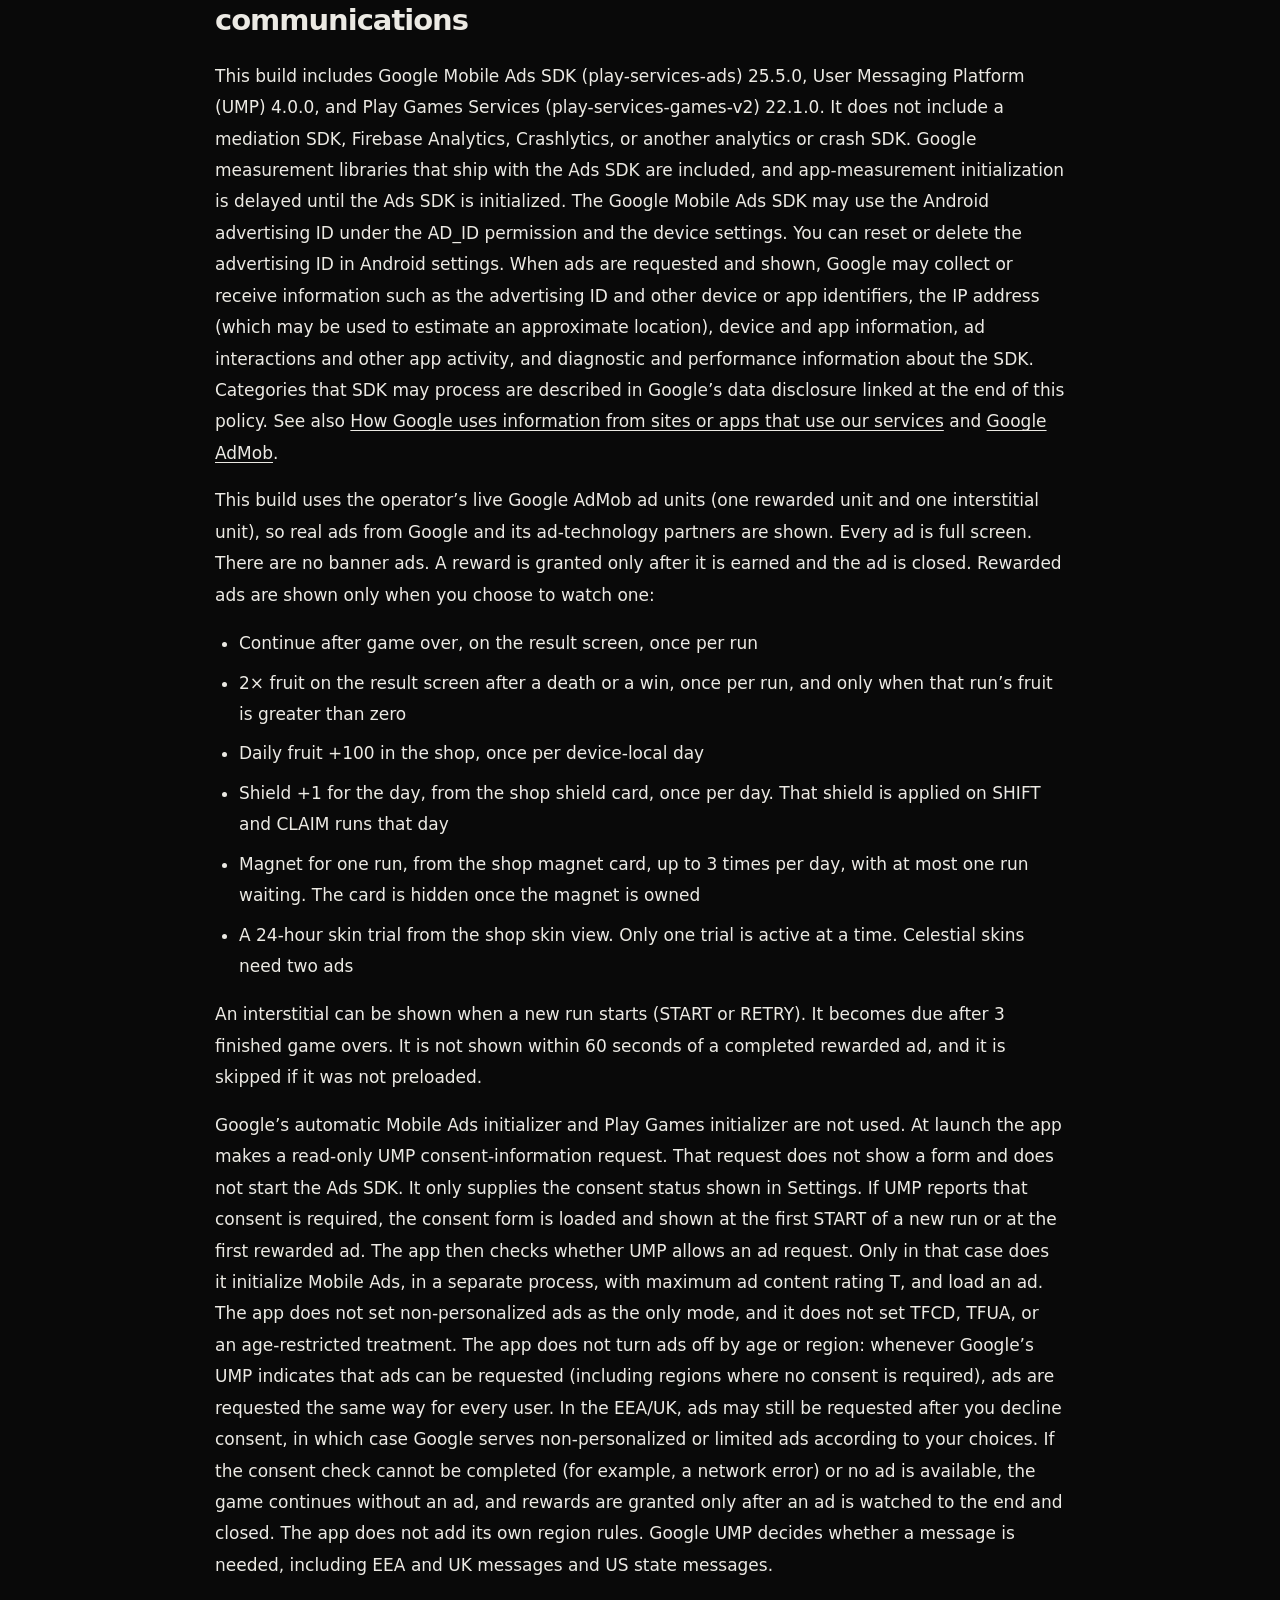
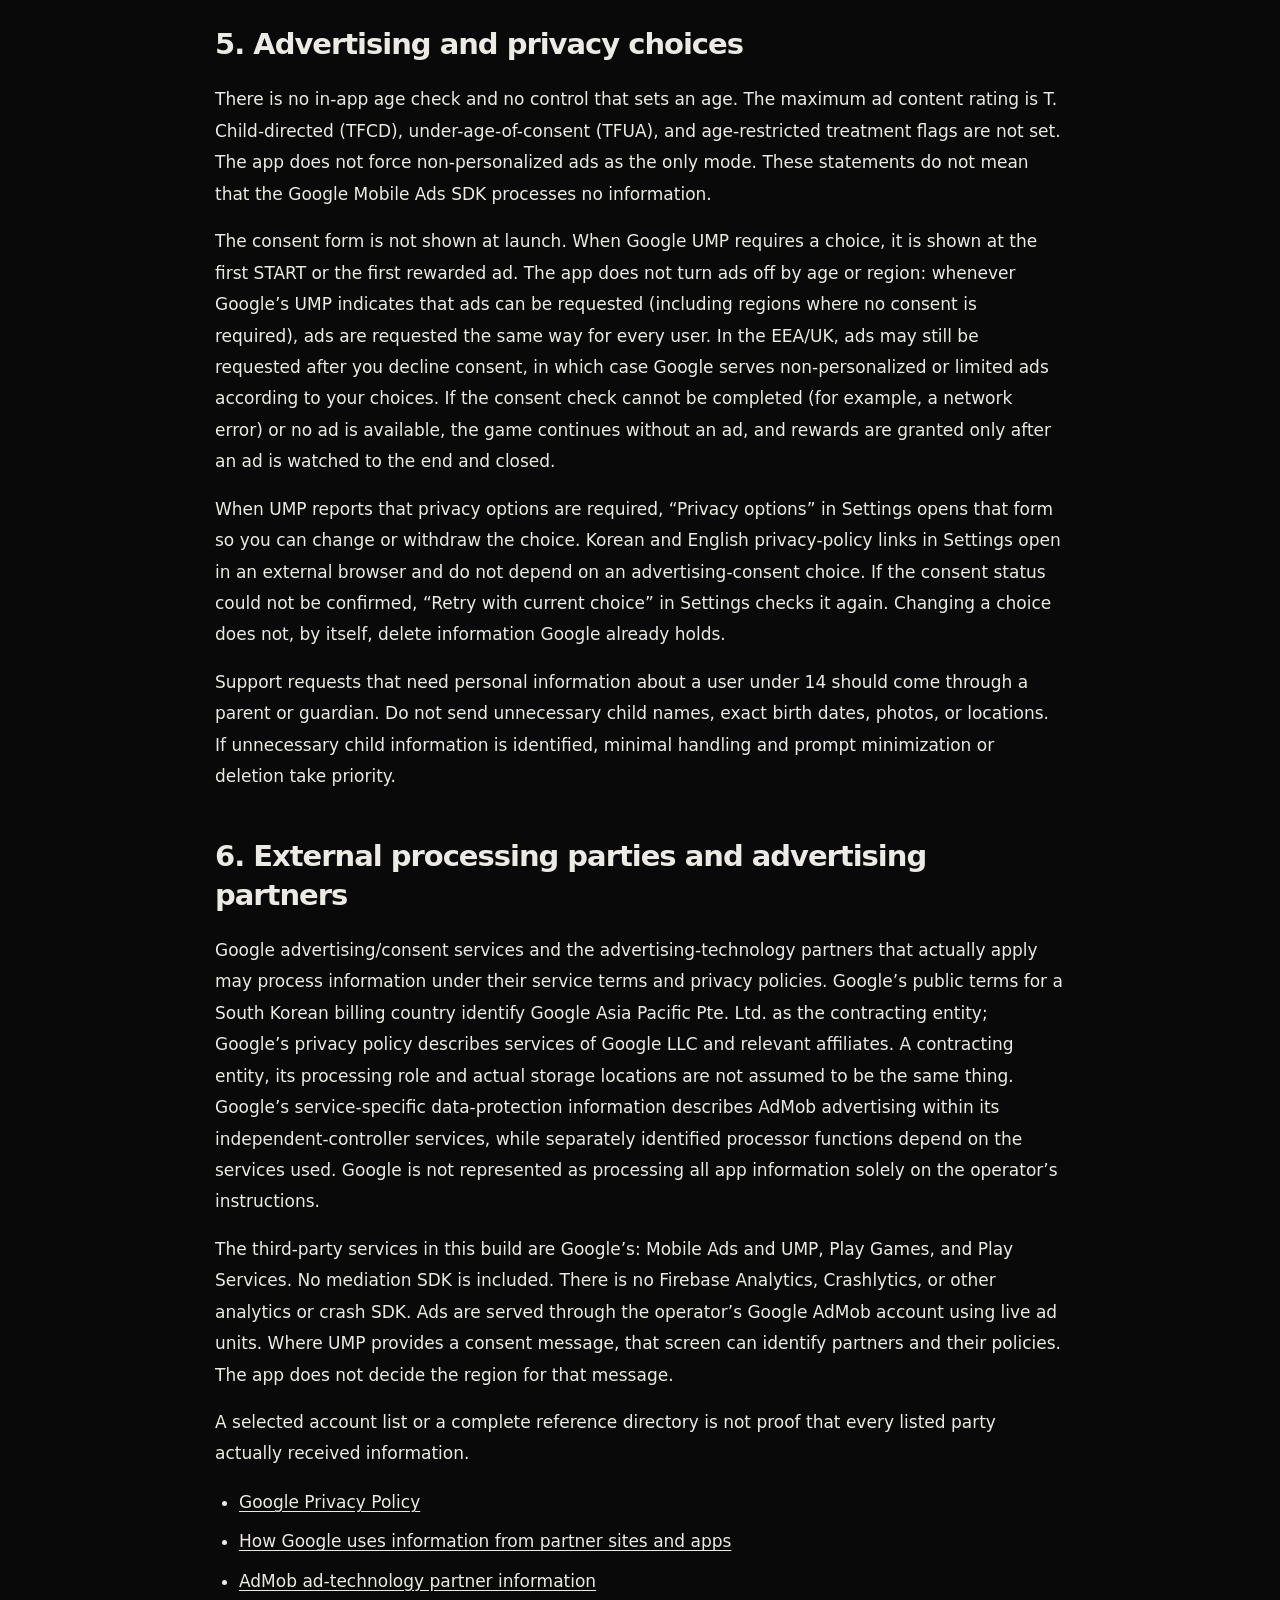
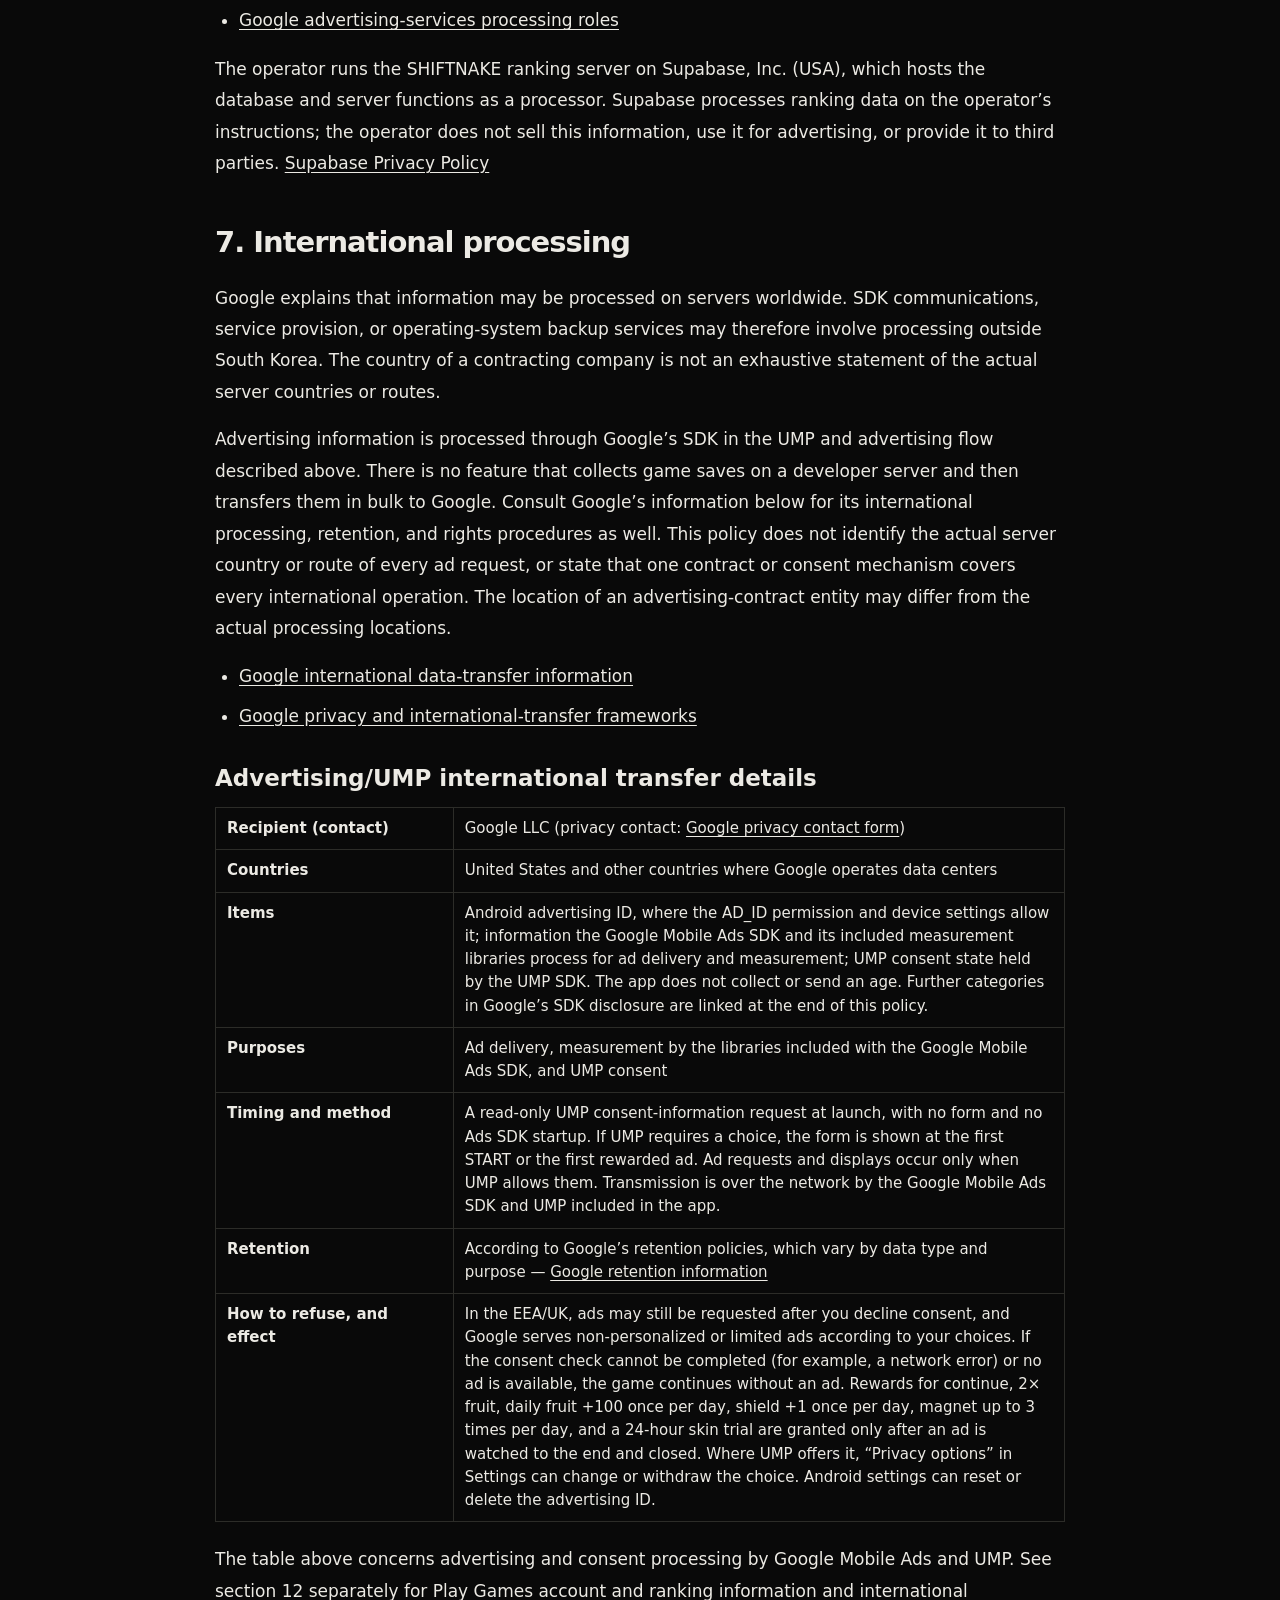
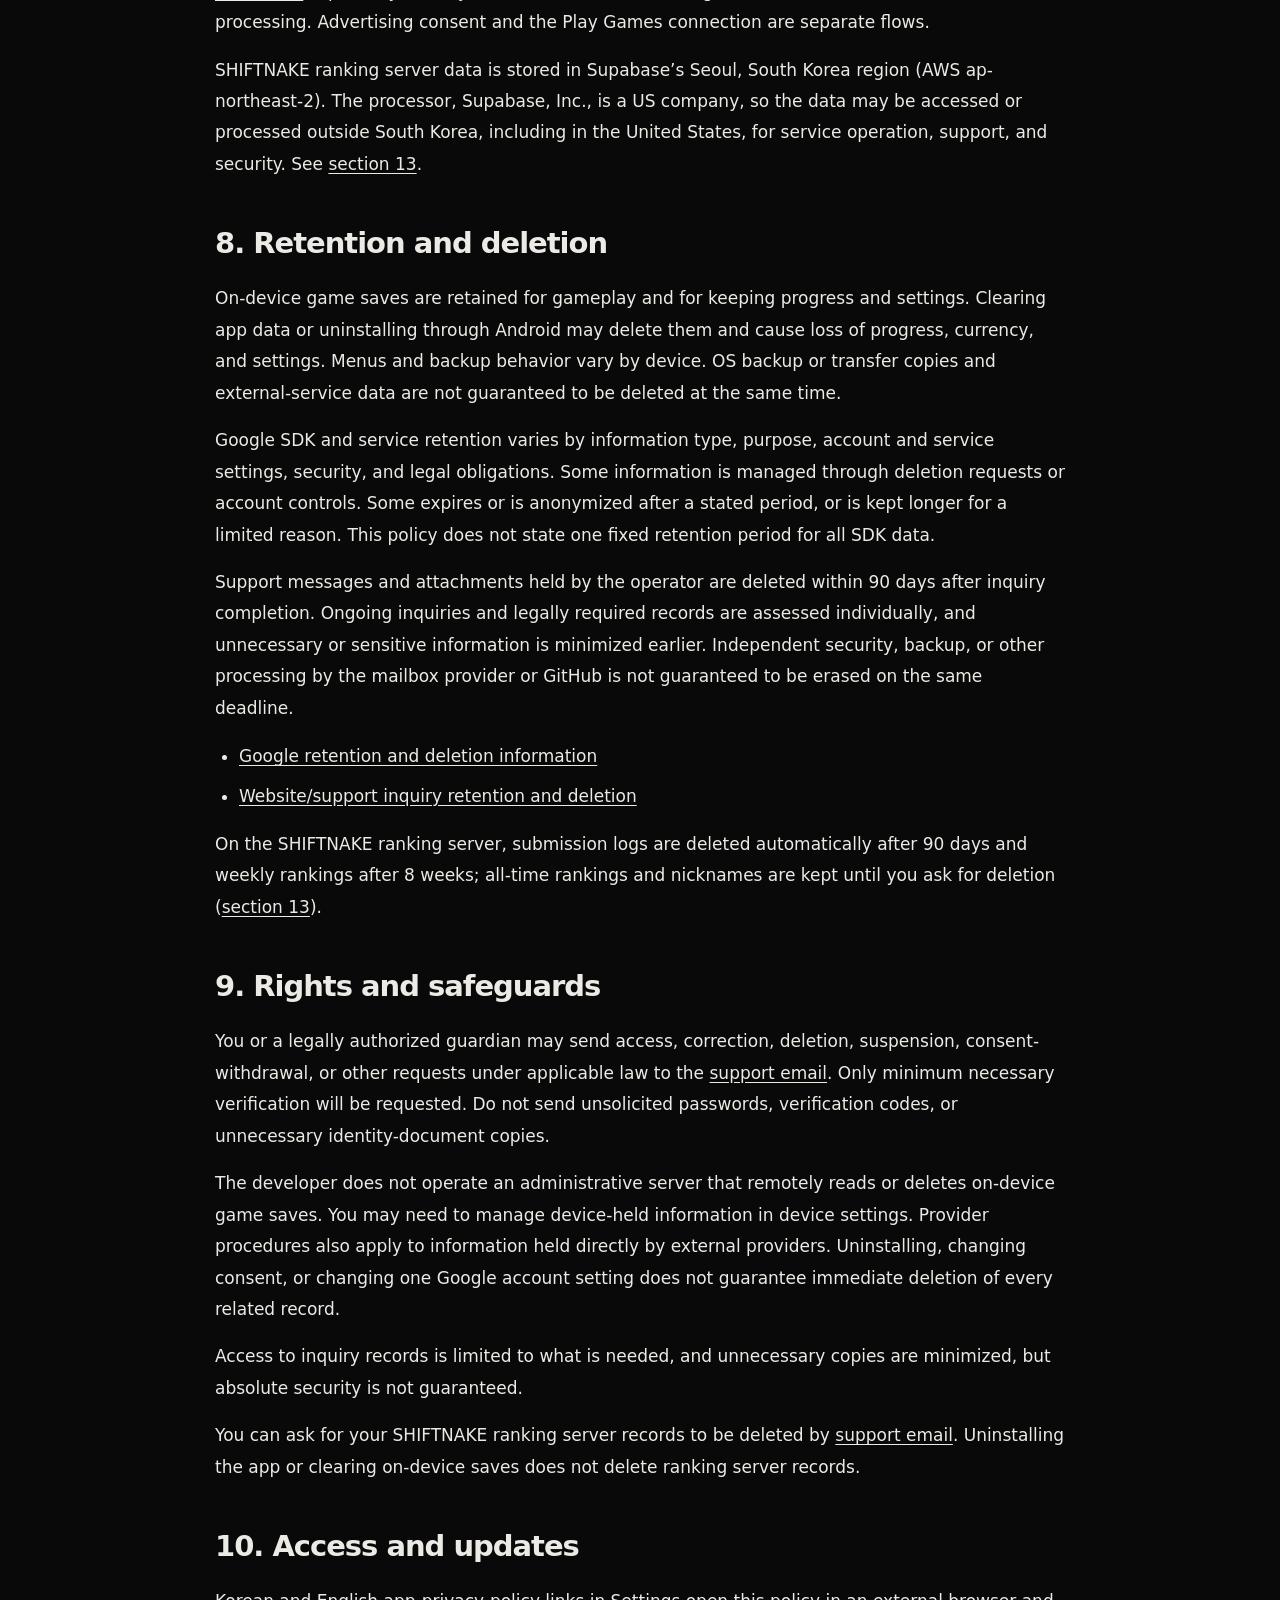
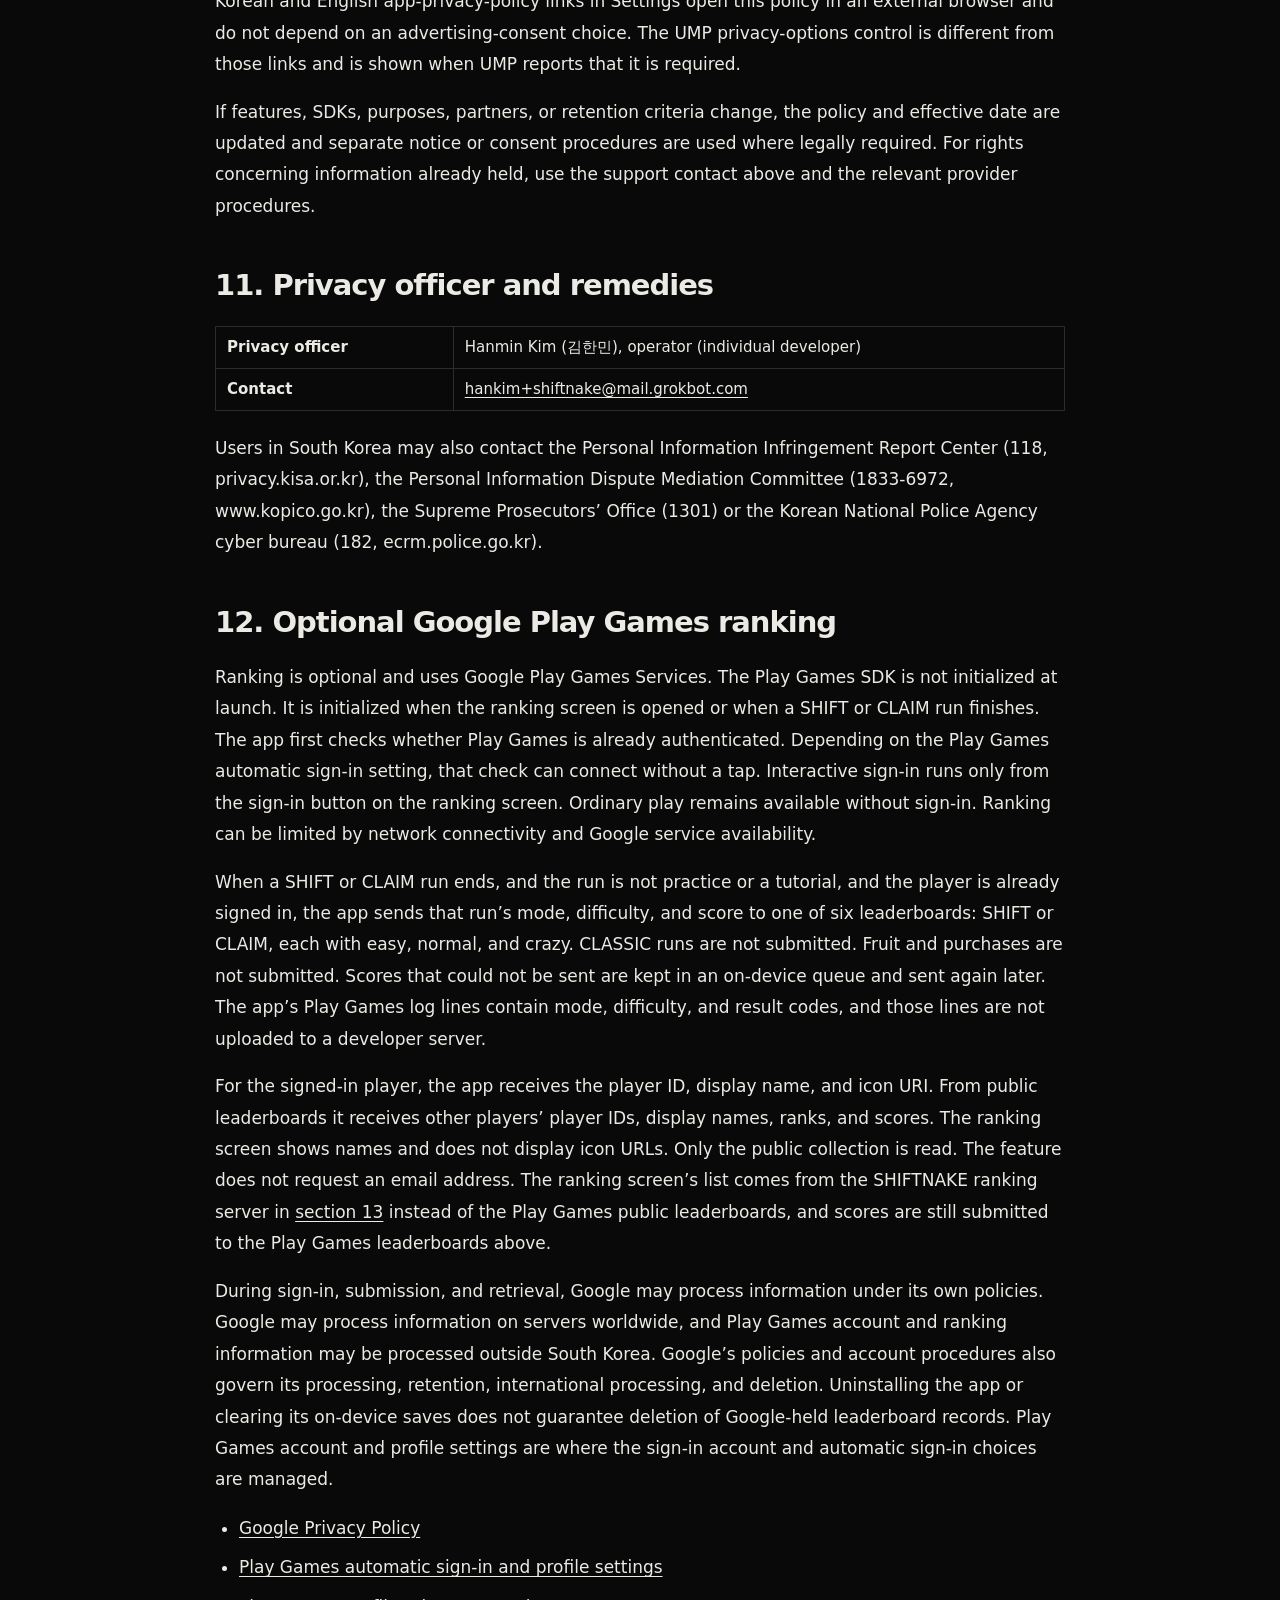
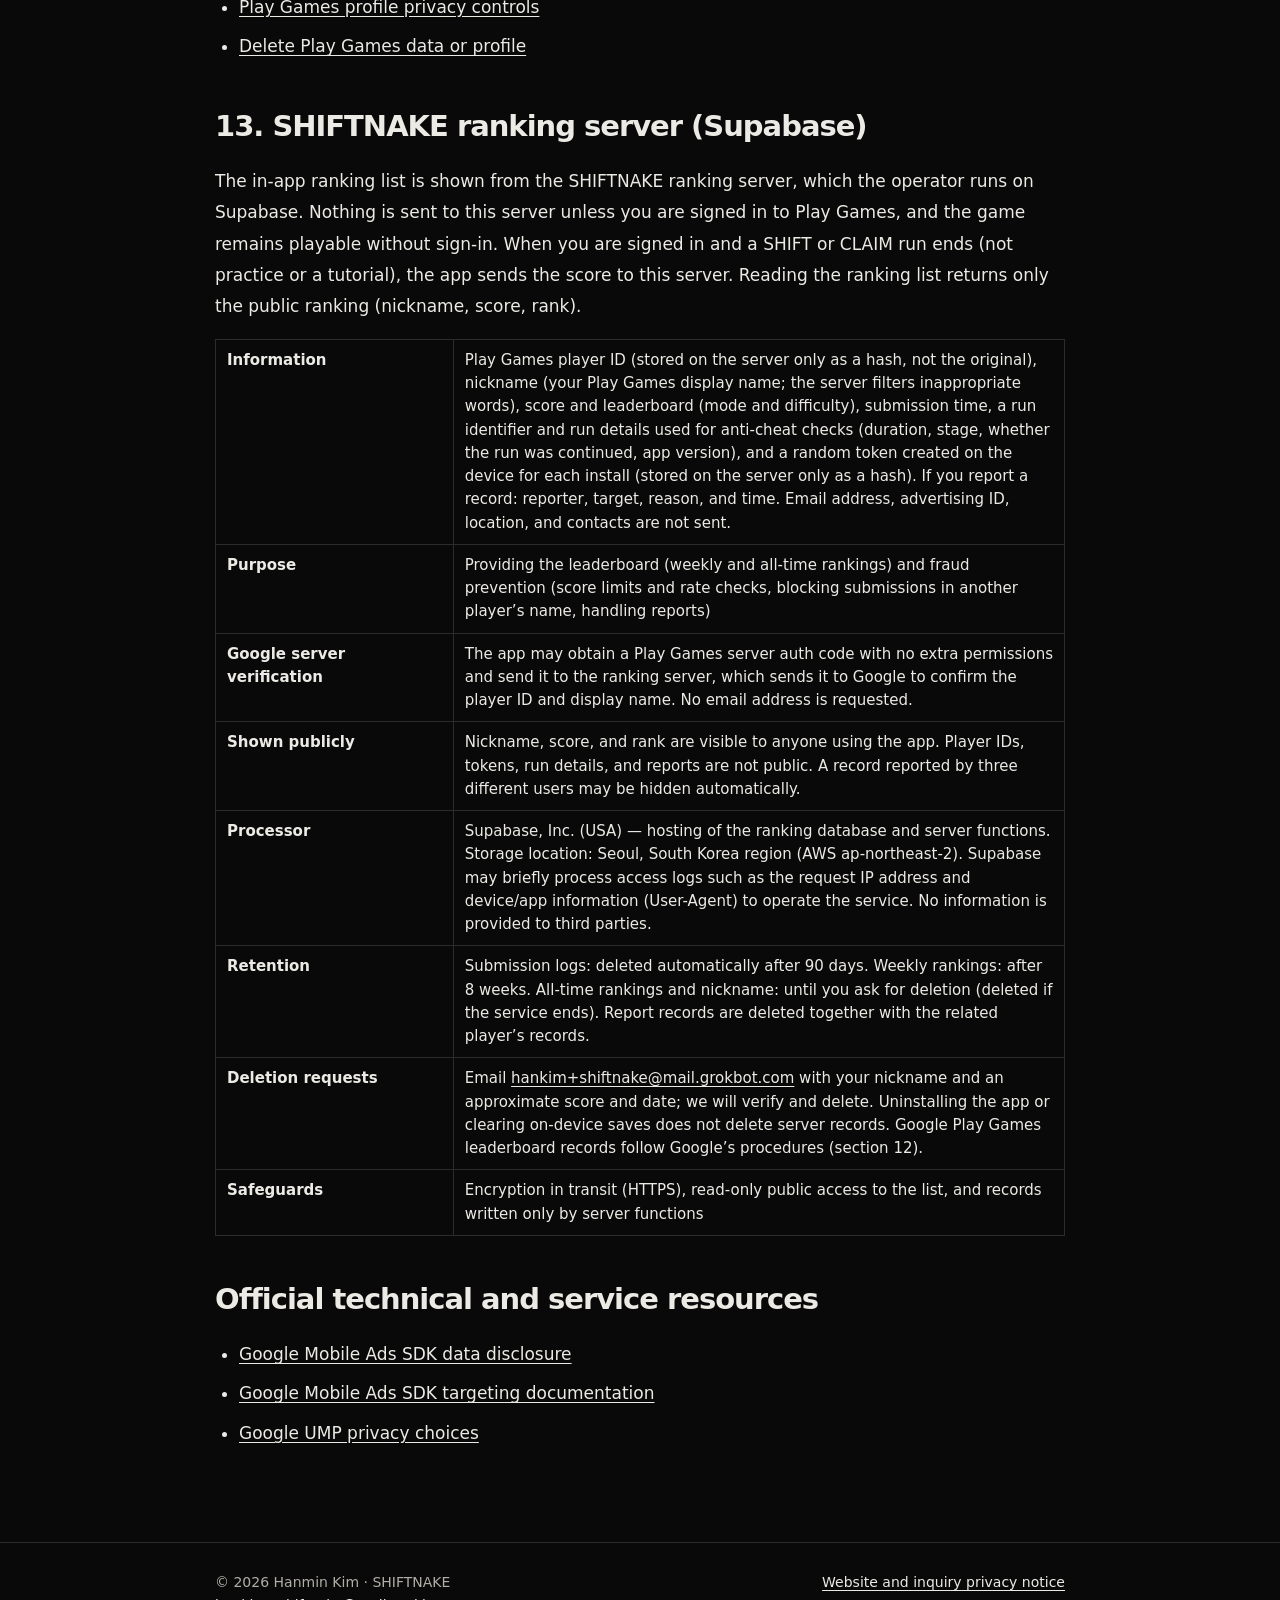
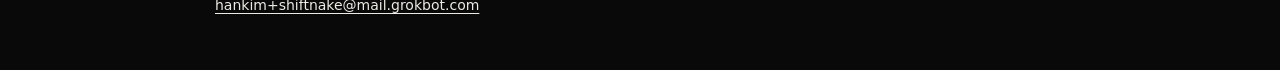
==== commit b309232e: "Privacy policy: add SHIFTNAKE ranking server (Supabase, Seoul) section in ko/en/ja" ====
--- a/android/privacy/en/index.html
+++ b/android/privacy/en/index.html
@@ -1,5 +1,5 @@
 <!doctype html>
-<html lang="en"><head><meta charset="utf-8"><meta name="viewport" content="width=device-width,initial-scale=1"><meta name="referrer" content="no-referrer"><meta name="theme-color" content="#090909"><meta http-equiv="Content-Security-Policy" content="default-src 'none'; img-src 'self'; style-src 'sha256-mZCpC5bgf5EtNobAqnoJslas/jGuhNfpX600oyV5mOA='; base-uri 'none'; form-action 'none'"><title>SHIFTNAKE Android | Privacy Policy</title><style>
+<html lang="en"><head><meta charset="utf-8"><meta name="viewport" content="width=device-width,initial-scale=1"><meta name="referrer" content="no-referrer"><meta name="theme-color" content="#090909"><meta http-equiv="Content-Security-Policy" content="default-src 'none'; img-src 'self'; style-src 'sha256-mZCpC5bgf5EtNobAqnoJslas/jGuhNfpX600oyV5mOA='; base-uri 'none'; form-action 'none'"><link rel="alternate" hreflang="ko" href="https://sleeplesshan.github.io/android/privacy/ko/"><link rel="alternate" hreflang="en" href="https://sleeplesshan.github.io/android/privacy/en/"><link rel="alternate" hreflang="ja" href="https://sleeplesshan.github.io/android/privacy/ja/"><link rel="alternate" hreflang="x-default" href="https://sleeplesshan.github.io/android/privacy/en/"><title>SHIFTNAKE Android | Privacy Policy</title><style>
 :root {
   color-scheme: dark;
   --forest: #172820;
@@ -76,8 +76,8 @@
 @media (prefers-reduced-motion: reduce) { html { scroll-behavior: auto; } }
 
 .policy-nav{justify-content:space-between;flex-wrap:wrap}.policy-languages{display:flex;gap:22px;margin-left:auto}.policy-languages a{padding:8px 2px;min-height:44px}.policy-languages [aria-current]{color:var(--paper);font-weight:700}.policy-main{max-width:850px;padding-block:42px 76px}.policy-doc h1{max-width:100%;word-break:keep-all;overflow-wrap:normal;font-size:clamp(30px,5vw,44px);line-height:1.2;letter-spacing:-.045em}.policy-doc h2{max-width:100%;font-size:clamp(23px,3vw,29px);line-height:1.35;margin:44px 0 20px;letter-spacing:-.035em}.policy-doc p,.policy-doc li{line-height:1.85;overflow-wrap:anywhere}.policy-doc li+li{margin-top:8px}.policy-doc ul{padding-left:24px}.policy-summary{padding:20px 24px;margin:0 0 32px;background:var(--moss);border-left:3px solid var(--acid)}.policy-summary p{margin:0}.policy-toc{padding-block:15px 26px;margin-bottom:30px;border-bottom:1px solid #54715b}.policy-toc summary{cursor:pointer;font-weight:700}.policy-toc li{margin-block:8px}.policy-doc code{font-size:.9em;color:var(--acid)}.skip{position:absolute;left:-10000px}.skip:focus{left:18px;top:10px;z-index:5;background:var(--paper);color:var(--forest);padding:10px}.policy-footer{border-top:1px solid #54715b}@media(max-width:760px){.policy-main{padding-block:26px 46px}.policy-summary{padding:16px 18px}.policy-doc p,.policy-doc li{font-size:16px}.policy-doc h2{margin-top:36px}.policy-nav{min-height:70px}.policy-languages{gap:18px}}.policy-doc table{width:100%;border-collapse:collapse;margin:14px 0 22px;font-size:15px;line-height:1.55}.policy-doc th,.policy-doc td{border:1px solid rgba(214,222,230,.28);padding:9px 11px;text-align:left;vertical-align:top}.policy-doc th{width:28%;font-weight:700}
-.brand{display:inline-flex;align-items:center;gap:12px;min-height:44px;forced-color-adjust:none;background:#090909}.brand .icon{width:36px;height:36px;display:block}.brand .mark{height:18px;width:auto;display:block}:root{--forest:#090909;--moss:#141412;--paper:#eceae4;--soft:#b0aea6;--acid:#eceae4;--width:850px}.policy-main{max-width:850px}.policy-toc,.policy-footer{border-color:#2c2c28}.policy-doc th,.policy-doc td{border-color:#2c2c28}a{text-underline-offset:.18em}</style></head><body><a class="skip" href="#policy">Skip to policy</a><header><div class="wrap nav policy-nav"><a class="brand" href="https://sleeplesshan.github.io/"><img class="icon" src="../../../assets/app-icon-192.png" width="192" height="192" alt=""><img class="mark" src="../../../assets/title-wordmark-v1.png" width="1024" height="160" alt="SHIFTNAKE"></a><div class="policy-languages" aria-label="Language"><a href="../ko/" lang="ko">한국어</a><a href="../en/" lang="en" aria-current="page">English</a><a href="../ja/" lang="ja">日本語</a></div></div></header><main class="wrap policy-main"><aside class="policy-summary"><p>The current SHIFTNAKE Android build for Google Play, prepared for the public (production) release, is version 1.0.0. There is no in-app age check. The app does not ask for, read, or store an age. This build shows real ads served by Google AdMob: full-screen rewarded ads and full-screen interstitials. There are no banner ads. The maximum ad content rating is T. The app does not set a child-directed flag (TFCD), an under-age-of-consent flag (TFUA), or an age-restricted treatment. At launch it only runs a read-only UMP check and does not show a form. If Google UMP requires a choice, the consent form is shown at the first START or the first rewarded ad, not at launch. Google UMP, not the app, decides whether a message is required, including for the EEA and the UK and for US state messages. The app does not turn ads off by age or region: whenever Google’s UMP indicates that ads can be requested (including regions where no consent is required), ads are requested the same way for every user. In the EEA/UK, ads may still be requested after you decline consent, in which case Google serves non-personalized or limited ads according to your choices. If the consent check cannot be completed (for example, a network error) or no ad is available, the game continues without an ad, and rewards are granted only after an ad is watched to the end and closed. Optional Play Games ranking is separate. See <a href="#s13">section 12</a>.</p></aside><details class="policy-toc"><summary>Contents</summary><ol><li><a href="#s1">1. Scope</a></li><li><a href="#s2">2. On-device game saves</a></li><li><a href="#s3">3. Information not entered directly</a></li><li><a href="#s4">4. Google advertising and consent SDKs and communications</a></li><li><a href="#s5">5. Advertising and privacy choices</a></li><li><a href="#s6">6. External processing parties and advertising partners</a></li><li><a href="#s7">7. International processing</a></li><li><a href="#s8">8. Retention and deletion</a></li><li><a href="#s9">9. Rights and safeguards</a></li><li><a href="#s10">10. Access and updates</a></li><li><a href="#s12">11. Privacy officer and remedies</a></li><li><a href="#s13">12. Optional Google Play Games ranking</a></li><li><a href="#s11">Official technical and service resources</a></li></ol></details><article id="policy" class="policy-doc"><h1 id="s0">SHIFTNAKE Android Privacy Policy</h1>
-<p><strong>Effective: November 19, 2026 (from publication) · Previous version: effective November 17, 2026</strong></p>
+.brand{display:inline-flex;align-items:center;gap:12px;min-height:44px;forced-color-adjust:none;background:#090909}.brand .icon{width:36px;height:36px;display:block}.brand .mark{height:18px;width:auto;display:block}:root{--forest:#090909;--moss:#141412;--paper:#eceae4;--soft:#b0aea6;--acid:#eceae4;--width:850px}.policy-main{max-width:850px}.policy-toc,.policy-footer{border-color:#2c2c28}.policy-doc th,.policy-doc td{border-color:#2c2c28}a{text-underline-offset:.18em}</style></head><body><a class="skip" href="#policy">Skip to policy</a><header><div class="wrap nav policy-nav"><a class="brand" href="https://sleeplesshan.github.io/"><img class="icon" src="../../../assets/app-icon-192.png" width="192" height="192" alt=""><img class="mark" src="../../../assets/title-wordmark-v1.png" width="1024" height="160" alt="SHIFTNAKE"></a><div class="policy-languages" aria-label="Language"><a href="../ko/" lang="ko">한국어</a><a href="../en/" lang="en" aria-current="page">English</a><a href="../ja/" lang="ja">日本語</a></div></div></header><main class="wrap policy-main"><aside class="policy-summary"><p>The current SHIFTNAKE Android build for Google Play, prepared for the public (production) release, is version 1.0.0. There is no in-app age check. The app does not ask for, read, or store an age. This build shows real ads served by Google AdMob: full-screen rewarded ads and full-screen interstitials. There are no banner ads. The maximum ad content rating is T. The app does not set a child-directed flag (TFCD), an under-age-of-consent flag (TFUA), or an age-restricted treatment. At launch it only runs a read-only UMP check and does not show a form. If Google UMP requires a choice, the consent form is shown at the first START or the first rewarded ad, not at launch. Google UMP, not the app, decides whether a message is required, including for the EEA and the UK and for US state messages. The app does not turn ads off by age or region: whenever Google’s UMP indicates that ads can be requested (including regions where no consent is required), ads are requested the same way for every user. In the EEA/UK, ads may still be requested after you decline consent, in which case Google serves non-personalized or limited ads according to your choices. If the consent check cannot be completed (for example, a network error) or no ad is available, the game continues without an ad, and rewards are granted only after an ad is watched to the end and closed. Optional Play Games ranking is separate. See <a href="#s13">section 12</a>. When you are signed in to Play Games, your scores and nickname (your Play Games display name) are sent to the SHIFTNAKE ranking server (Supabase, Seoul region) and shown in the public ranking (<a href="#s14">section 13</a>).</p></aside><details class="policy-toc"><summary>Contents</summary><ol><li><a href="#s1">1. Scope</a></li><li><a href="#s2">2. On-device game saves</a></li><li><a href="#s3">3. Information not entered directly</a></li><li><a href="#s4">4. Google advertising and consent SDKs and communications</a></li><li><a href="#s5">5. Advertising and privacy choices</a></li><li><a href="#s6">6. External processing parties and advertising partners</a></li><li><a href="#s7">7. International processing</a></li><li><a href="#s8">8. Retention and deletion</a></li><li><a href="#s9">9. Rights and safeguards</a></li><li><a href="#s10">10. Access and updates</a></li><li><a href="#s12">11. Privacy officer and remedies</a></li><li><a href="#s13">12. Optional Google Play Games ranking</a></li><li><a href="#s14">13. SHIFTNAKE ranking server (Supabase)</a></li><li><a href="#s11">Official technical and service resources</a></li></ol></details><article id="policy" class="policy-doc"><h1 id="s0">SHIFTNAKE Android Privacy Policy</h1>
+<p><strong>Effective: November 21, 2026 (from publication) · Previous version: effective November 19, 2026</strong></p>
 <ul>
 <li>App: SHIFTNAKE Android (<code>com.sleeplesshan.shiftnake</code>)</li>
 <li>Applies to: the current Google Play build (production release and testing tracks), version 1.0.0.</li>
@@ -98,10 +98,11 @@
 <li>Ad-display record: game-over count, whether an interstitial is due, and the 60-second cooldown after a rewarded ad</li>
 <li>Daily reward records, stored only on the device: the daily fruit date (<code>shiftnake-daily-fruit-date-v1</code>), the daily shield date (<code>shiftnake-daily-shield-date-v1</code>), and the daily magnet date, count, and waiting flag (<code>shiftnake-daily-magnet-v1</code>)</li>
 <li>Onboarding completed</li>
+<li>Scores waiting to be sent to the ranking server and a random per-install token (<a href="#s14">section 13</a>)</li>
 <li>A one-time local receipt for a tester fruit grant of 50,000 fruit</li>
 </ul>
 <p>The last music track id is kept only for that session and is not part of this database. Music and sound-effect files are included in the app and are not uploaded.</p>
-<p>There is no developer-operated account, login, or remote save server, and the app’s code does not upload these saves. There is no analytics or crash SDK. Google SDK communications, consent state stored by the UMP SDK, and operating-system backup are separate from this database.</p>
+<p>There is no developer-operated account, login, or remote save server, and the app’s code does not upload these saves. The one exception: when you are signed in to Play Games, the app sends run scores and the information the ranking needs to the SHIFTNAKE ranking server described in <a href="#s14">section 13</a>. There is no analytics or crash SDK. Google SDK communications, consent state stored by the UMP SDK, and operating-system backup are separate from this database.</p>
 <p>Android backup is allowed. Depending on the device, operating-system settings, and backup service, app data may be copied by Android backup or device-to-device transfer. This is not an account-based cloud save run by the developer. An old file named <code>shiftnake_age_band</code> is excluded from that backup and transfer. The app does not read or write it.</p>
 <h2 id="s3">3. Information not entered directly</h2>
 <p>The app does not require registration or entry of a name, phone number, government ID number, date of birth, or age. It does not request the camera, microphone, location, or contacts.</p>
@@ -136,6 +137,7 @@
 <li><a href="https://support.google.com/admob/answer/9012903?hl=en" target="_blank" rel="noopener noreferrer">AdMob ad-technology partner information</a></li>
 <li><a href="https://business.safety.google/adsservices/" target="_blank" rel="noopener noreferrer">Google advertising-services processing roles</a></li>
 </ul>
+<p>The operator runs the SHIFTNAKE ranking server on Supabase, Inc. (USA), which hosts the database and server functions as a processor. Supabase processes ranking data on the operator’s instructions; the operator does not sell this information, use it for advertising, or provide it to third parties. <a href="https://supabase.com/privacy" target="_blank" rel="noopener noreferrer">Supabase Privacy Policy</a></p>
 <h2 id="s7">7. International processing</h2>
 <p>Google explains that information may be processed on servers worldwide. SDK communications, service provision, or operating-system backup services may therefore involve processing outside South Korea. The country of a contracting company is not an exhaustive statement of the actual server countries or routes.</p>
 <p>Advertising information is processed through Google’s SDK in the UMP and advertising flow described above. There is no feature that collects game saves on a developer server and then transfers them in bulk to Google. Consult Google’s information below for its international processing, retention, and rights procedures as well. This policy does not identify the actual server country or route of every ad request, or state that one contract or consent mechanism covers every international operation. The location of an advertising-contract entity may differ from the actual processing locations.</p>
@@ -154,6 +156,7 @@
 <tr><th>How to refuse, and effect</th><td>In the EEA/UK, ads may still be requested after you decline consent, and Google serves non-personalized or limited ads according to your choices. If the consent check cannot be completed (for example, a network error) or no ad is available, the game continues without an ad. Rewards for continue, 2× fruit, daily fruit +100 once per day, shield +1 once per day, magnet up to 3 times per day, and a 24-hour skin trial are granted only after an ad is watched to the end and closed. Where UMP offers it, “Privacy options” in Settings can change or withdraw the choice. Android settings can reset or delete the advertising ID.</td></tr>
 </table>
 <p>The table above concerns advertising and consent processing by Google Mobile Ads and UMP. See <a href="#s13">section 12</a> separately for Play Games account and ranking information and international processing. Advertising consent and the Play Games connection are separate flows.</p>
+<p>SHIFTNAKE ranking server data is stored in Supabase’s Seoul, South Korea region (AWS ap-northeast-2). The processor, Supabase, Inc., is a US company, so the data may be accessed or processed outside South Korea, including in the United States, for service operation, support, and security. See <a href="#s14">section 13</a>.</p>
 <h2 id="s8">8. Retention and deletion</h2>
 <p>On-device game saves are retained for gameplay and for keeping progress and settings. Clearing app data or uninstalling through Android may delete them and cause loss of progress, currency, and settings. Menus and backup behavior vary by device. OS backup or transfer copies and external-service data are not guaranteed to be deleted at the same time.</p>
 <p>Google SDK and service retention varies by information type, purpose, account and service settings, security, and legal obligations. Some information is managed through deletion requests or account controls. Some expires or is anonymized after a stated period, or is kept longer for a limited reason. This policy does not state one fixed retention period for all SDK data.</p>
@@ -162,10 +165,12 @@
 <li><a href="https://policies.google.com/technologies/retention?hl=en" target="_blank" rel="noopener noreferrer">Google retention and deletion information</a></li>
 <li><a href="https://sleeplesshan.github.io/#privacy-en" target="_blank" rel="noopener noreferrer">Website/support inquiry retention and deletion</a></li>
 </ul>
+<p>On the SHIFTNAKE ranking server, submission logs are deleted automatically after 90 days and weekly rankings after 8 weeks; all-time rankings and nicknames are kept until you ask for deletion (<a href="#s14">section 13</a>).</p>
 <h2 id="s9">9. Rights and safeguards</h2>
 <p>You or a legally authorized guardian may send access, correction, deletion, suspension, consent-withdrawal, or other requests under applicable law to the <a href="mailto:hankim+shiftnake@mail.grokbot.com">support email</a>. Only minimum necessary verification will be requested. Do not send unsolicited passwords, verification codes, or unnecessary identity-document copies.</p>
 <p>The developer does not operate an administrative server that remotely reads or deletes on-device game saves. You may need to manage device-held information in device settings. Provider procedures also apply to information held directly by external providers. Uninstalling, changing consent, or changing one Google account setting does not guarantee immediate deletion of every related record.</p>
 <p>Access to inquiry records is limited to what is needed, and unnecessary copies are minimized, but absolute security is not guaranteed.</p>
+<p>You can ask for your SHIFTNAKE ranking server records to be deleted by <a href="mailto:hankim+shiftnake@mail.grokbot.com">support email</a>. Uninstalling the app or clearing on-device saves does not delete ranking server records.</p>
 <h2 id="s10">10. Access and updates</h2>
 <p>Korean and English app-privacy-policy links in Settings open this policy in an external browser and do not depend on an advertising-consent choice. The UMP privacy-options control is different from those links and is shown when UMP reports that it is required.</p>
 <p>If features, SDKs, purposes, partners, or retention criteria change, the policy and effective date are updated and separate notice or consent procedures are used where legally required. For rights concerning information already held, use the support contact above and the relevant provider procedures.</p>
@@ -177,8 +182,8 @@
 <p>Users in South Korea may also contact the Personal Information Infringement Report Center (118, privacy.kisa.or.kr), the Personal Information Dispute Mediation Committee (1833-6972, www.kopico.go.kr), the Supreme Prosecutors’ Office (1301) or the Korean National Police Agency cyber bureau (182, ecrm.police.go.kr).</p>
 <h2 id="s13">12. Optional Google Play Games ranking</h2>
 <p>Ranking is optional and uses Google Play Games Services. The Play Games SDK is not initialized at launch. It is initialized when the ranking screen is opened or when a SHIFT or CLAIM run finishes. The app first checks whether Play Games is already authenticated. Depending on the Play Games automatic sign-in setting, that check can connect without a tap. Interactive sign-in runs only from the sign-in button on the ranking screen. Ordinary play remains available without sign-in. Ranking can be limited by network connectivity and Google service availability.</p>
-<p>When a SHIFT or CLAIM run ends, and the run is not practice or a tutorial, and the player is already signed in, the app sends that run’s mode, difficulty, and score to one of six leaderboards: SHIFT or CLAIM, each with easy, normal, and crazy. CLASSIC runs are not submitted. Fruit and purchases are not submitted. The submission queue is kept in memory only. The app’s Play Games log lines contain mode, difficulty, and result codes, and those lines are not uploaded to a developer server.</p>
-<p>For the signed-in player, the app receives the player ID, display name, and icon URI. From public leaderboards it receives other players’ player IDs, display names, ranks, and scores. The ranking screen shows names and does not display icon URLs. Only the public collection is read. The feature does not request an email address. The developer does not operate a ranking server.</p>
+<p>When a SHIFT or CLAIM run ends, and the run is not practice or a tutorial, and the player is already signed in, the app sends that run’s mode, difficulty, and score to one of six leaderboards: SHIFT or CLAIM, each with easy, normal, and crazy. CLASSIC runs are not submitted. Fruit and purchases are not submitted. Scores that could not be sent are kept in an on-device queue and sent again later. The app’s Play Games log lines contain mode, difficulty, and result codes, and those lines are not uploaded to a developer server.</p>
+<p>For the signed-in player, the app receives the player ID, display name, and icon URI. From public leaderboards it receives other players’ player IDs, display names, ranks, and scores. The ranking screen shows names and does not display icon URLs. Only the public collection is read. The feature does not request an email address. The ranking screen’s list comes from the SHIFTNAKE ranking server in <a href="#s14">section 13</a> instead of the Play Games public leaderboards, and scores are still submitted to the Play Games leaderboards above.</p>
 <p>During sign-in, submission, and retrieval, Google may process information under its own policies. Google may process information on servers worldwide, and Play Games account and ranking information may be processed outside South Korea. Google’s policies and account procedures also govern its processing, retention, international processing, and deletion. Uninstalling the app or clearing its on-device saves does not guarantee deletion of Google-held leaderboard records. Play Games account and profile settings are where the sign-in account and automatic sign-in choices are managed.</p>
 <ul>
 <li><a href="https://policies.google.com/privacy?hl=en" target="_blank" rel="noopener noreferrer">Google Privacy Policy</a></li>
@@ -186,6 +191,18 @@
 <li><a href="https://support.google.com/googleplay/answer/16562063?hl=en" target="_blank" rel="noopener noreferrer">Play Games profile privacy controls</a></li>
 <li><a href="https://support.google.com/googleplay/answer/9130646?hl=en" target="_blank" rel="noopener noreferrer">Delete Play Games data or profile</a></li>
 </ul>
+<h2 id="s14">13. SHIFTNAKE ranking server (Supabase)</h2>
+<p>The in-app ranking list is shown from the SHIFTNAKE ranking server, which the operator runs on Supabase. Nothing is sent to this server unless you are signed in to Play Games, and the game remains playable without sign-in. When you are signed in and a SHIFT or CLAIM run ends (not practice or a tutorial), the app sends the score to this server. Reading the ranking list returns only the public ranking (nickname, score, rank).</p>
+<table>
+<tr><th>Information</th><td>Play Games player ID (stored on the server only as a hash, not the original), nickname (your Play Games display name; the server filters inappropriate words), score and leaderboard (mode and difficulty), submission time, a run identifier and run details used for anti-cheat checks (duration, stage, whether the run was continued, app version), and a random token created on the device for each install (stored on the server only as a hash). If you report a record: reporter, target, reason, and time. Email address, advertising ID, location, and contacts are not sent.</td></tr>
+<tr><th>Purpose</th><td>Providing the leaderboard (weekly and all-time rankings) and fraud prevention (score limits and rate checks, blocking submissions in another player’s name, handling reports)</td></tr>
+<tr><th>Google server verification</th><td>The app may obtain a Play Games server auth code with no extra permissions and send it to the ranking server, which sends it to Google to confirm the player ID and display name. No email address is requested.</td></tr>
+<tr><th>Shown publicly</th><td>Nickname, score, and rank are visible to anyone using the app. Player IDs, tokens, run details, and reports are not public. A record reported by three different users may be hidden automatically.</td></tr>
+<tr><th>Processor</th><td>Supabase, Inc. (USA) — hosting of the ranking database and server functions. Storage location: Seoul, South Korea region (AWS ap-northeast-2). Supabase may briefly process access logs such as the request IP address and device/app information (User-Agent) to operate the service. No information is provided to third parties.</td></tr>
+<tr><th>Retention</th><td>Submission logs: deleted automatically after 90 days. Weekly rankings: after 8 weeks. All-time rankings and nickname: until you ask for deletion (deleted if the service ends). Report records are deleted together with the related player’s records.</td></tr>
+<tr><th>Deletion requests</th><td>Email <a href="mailto:hankim+shiftnake@mail.grokbot.com">hankim+shiftnake@mail.grokbot.com</a> with your nickname and an approximate score and date; we will verify and delete. Uninstalling the app or clearing on-device saves does not delete server records. Google Play Games leaderboard records follow Google’s procedures (section 12).</td></tr>
+<tr><th>Safeguards</th><td>Encryption in transit (HTTPS), read-only public access to the list, and records written only by server functions</td></tr>
+</table>
 <h2 id="s11">Official technical and service resources</h2>
 <ul>
 <li><a href="https://developers.google.com/admob/android/privacy/play-data-disclosure" target="_blank" rel="noopener noreferrer">Google Mobile Ads SDK data disclosure</a></li>
